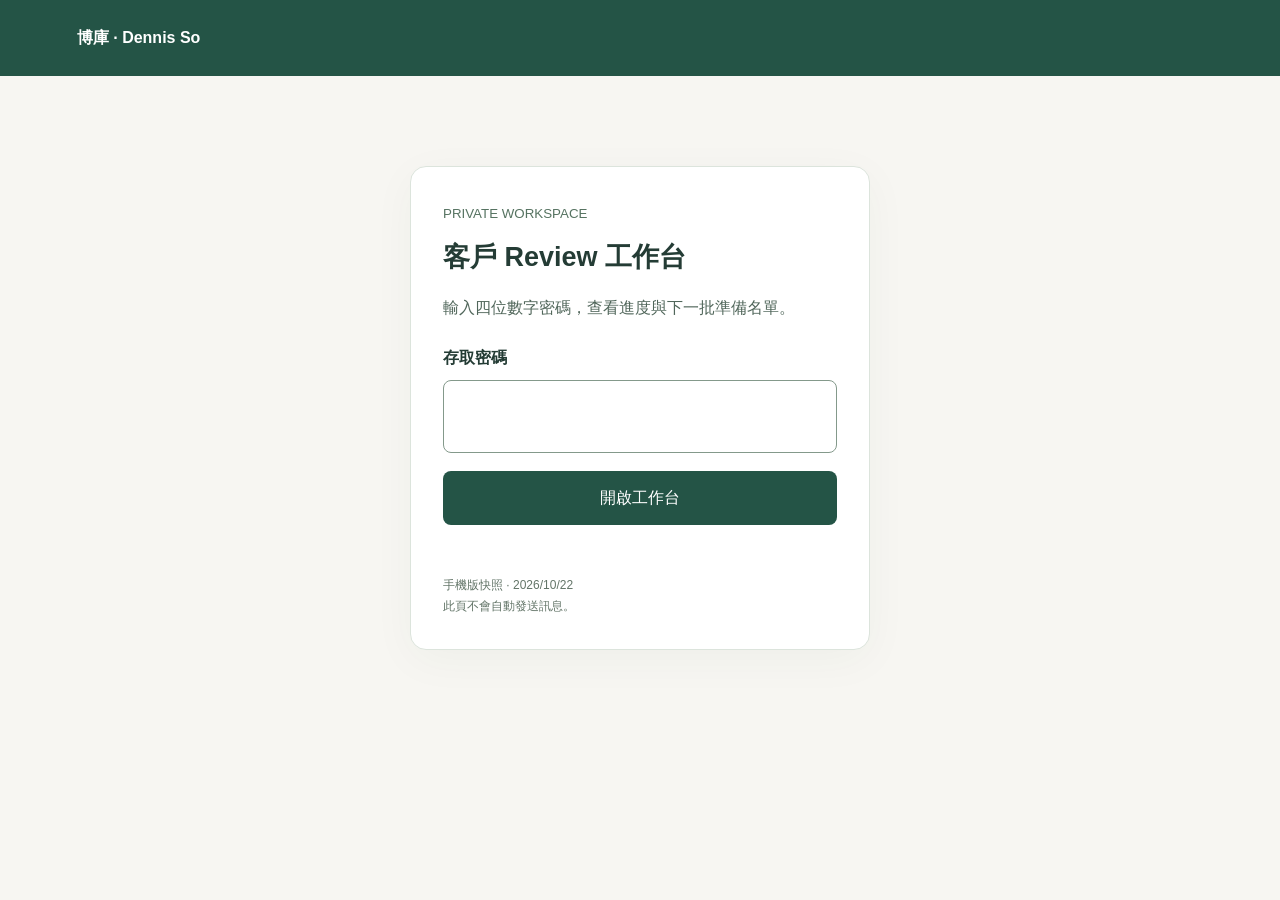
==== client-review/index.html @ d95e46e4 "Add encrypted mobile Review workbench" ====
<!doctype html><html lang="zh-Hant"><head><meta charset="utf-8"><meta name="viewport" content="width=device-width,initial-scale=1"><meta name="robots" content="noindex,nofollow,noarchive"><meta name="referrer" content="no-referrer"><title>Review 工作台 · Dennis So</title><style>*{box-sizing:border-box}body{margin:0;background:#f7f6f2;color:#243c35;font:16px/1.75 "Microsoft JhengHei","PingFang TC",sans-serif}header{padding:24px 6%;background:#245446;color:white;font-weight:600}main{max-width:460px;margin:10vh auto;padding:32px;background:white;border:1px solid #dce4dc;border-radius:16px;box-shadow:0 10px 45px #1a44200a}small{color:#567361}h1{font-size:27px;line-height:1.5;margin:10px 0}p{color:#50665a}label{display:block;font-weight:600;margin:22px 0 8px}input,button{width:100%;font:inherit;border-radius:8px;padding:13px}input{border:1px solid #84998b;font-size:26px;letter-spacing:12px}button{background:#245446;color:white;border:0;cursor:pointer;margin-top:18px}button:disabled{opacity:.6}#status{min-height:28px;color:#91512c;font-size:14px}footer{font-size:12px;color:#637568;margin-top:22px}@media(max-width:520px){main{margin:9vh 18px;padding:26px}}</style></head><body><header>博庫 · Dennis So</header><main><small>PRIVATE WORKSPACE</small><h1>客戶 Review 工作台</h1><p>輸入四位數字密碼，查看進度與下一批準備名單。</p><form id="unlock"><label for="pin">存取密碼</label><input id="pin" type="password" inputmode="numeric" autocomplete="off" pattern="[0-9]{4}" minlength="4" maxlength="4" required><button id="submit" type="submit">開啟工作台</button><div id="status" role="status" aria-live="polite"></div></form><footer>手機版快照 · 2026/10/22<br>此頁不會自動發送訊息。</footer><noscript>請啟用 JavaScript。</noscript></main><script id="encrypted-data" type="application/json">{"salt":"dlxkpNooBQDNpXqUzY43hA==","iv":"TtdlISFmzfHuXbBv","cipher":"gTM1BlAIMI6nUyeBMlhjVOlOSMj/[base64]/9Xhvx4hfe4UXtSbSKWZdCYy+Bzn9yXceFsAJom6Wc526ckcjCgeFWYQs/LhlWOJ2JdH3uu2gy/OAmIRIn47u950qXTihQiUM6fLRelYx9zUGYOrpB4Cr5oy0jNyB7vnALdxP33Twim0Uh0t+cHNDFQmX3Ge/DvSxUnL9fBAWYCa30rjuAfFQZOQRcoGtsQgz2xmYQofGLDZYyyQWobp2DZCcY9CWYMzntApuLEezd6KmxrfJAAHo2d2I4xLGo+uQVH9ZvORAddA3uw4Xqc9Dolxbkacoi9maaFU2wPqmOz8tu53yt4Dic8FlvOocBwwgTKNvA/4pRKDsWoC2oZe7IHs2dQszn1v9jGIatWssTvmA+tz5HjgZiWFjbdtBEMSQtpZGyEiI4F5JxDrlEW1yljOWHIE7JJM7RqVV1gezk4bItF5b/Kt0dftCH9Gl18gk+PLScWWxQybg2zAT+XJZWmqz5HMg51lP1BwF4oq6bid3odj+h6qUrS9DvIHVrlGZQk5vP28OfJUHK19wYddnq/9X6H+xm5p8PfaeTI7aGSOztao165kyoAbn0ivnyaNbjaNNepo33rqwmM5CGWP5ZLg7+s3sTj/q+7wyTGPk9g0jwrr7STcBY7e/TaroWWUz5snD0T0sT7BKQrpIQ33aVynkqIwnb/YBIIkhDrSy9vmRxBFIgnO8MzL0Y+vLAFf9j77vksZLYtXtLgEfXytDqmLbuI9zn6NUVaUFi2Q0ncinZwrcPgE9PTzR+5HbIY9+Rq6J6aJmeItDERxIBTGI/2Odf+i98bZ/zulLDgamyowLWz9TTMIc4GB/GViYRqCGhLz8g+ERrCfbsRKcQgy7xbvOScUcHivGyd1VLumHi4BQqrJD/C74k/lOW/fqMvjdB+jnpgKFjkiwxlCKtJnzzQ/eSGsUMPJVrbsYxvKlC1B+SR/Ci/vibGSw1XWXLDI+Z2Hl/rhNmtnoHMgfbTESh6zaY2/D8CiorcGz/GbCo+FIrH0AXOzX1O+IHG13WZGSaT1FW9ac2vS9SOnFFhp1nMXWQdoBIbH6MvFwCARzs3GRRCkr5gqqjeke38fQUpYZcJyqIO3tsTDFgqukKni5O61aa5KhyaiA/WW4NrkSVfGlozyEJhIj5MKad7jN7rA1eWZTMbh5j+W3tz+4RrmlF2kQeD4f84hXLxPc4G4aDQn78taFErlOgXmv17QpYAMeJSyDur6GwVYlzm441oXqWvlmYKYhsE/4hExJk/r/8cSASV6gg55jm3/rQrCKbL/WeXhtfT7x66FolW1UqZhw4F0WthjI+3TcGMxIHEBexysUd9Kv0/lMcgItFYVh2BawnKfskmkoEptMaRgk4gcriITEKKo4YdzwPHYklNm+V3UKL3Kh9aNGhX3QhlR9cFTzBaUjN84pu/SWfTIAFHrLdEJtoqXlZ8O/Eymmhi3G65C4N2lrPYi1ZXNoTgALQlWuuaHJJKgvSJxde0QwicxFQUAOCaEh7JBY8g/g6qozPXQNiNtkcVFRJjX+t96MmpVluL1NjSRSrzbFC+PS1pT86/mfW9HC6pjeF6DXSKvyqLwAXpu6Yf21PEklyKNogqBKlX0qBadd6MOC6GUZMLwzuLZHuk3rOShuu/YDgSX+hJx5JZoY0RFkt3cvoHEZMnYSEaICIfNwMTHfWZmpIyWdS9W0ukgAD9VC6zDWu50kNQvpsWFuFX3IBlJvbObtPbHT9LaLF1NH6KSA4gG1D5zkB6ULRcMwbhKqkd8PC9LZlgOaW5kJOAPIw+MW9ejxpH63iPXRXqUSkwZ9SbW4D0J0JFi1/efsDCWnBgY4HyLcuazUi6HmhxzPvEfHDxtViuNB9+KSU2ZSW8FaHwwN9XIfVEYApIybrB6ajbOuAjui8rjM+YoHcoYHCDZ8QBsbKlknJsDkfEFzyz+QzfugBSfjpVVSWZjRKFTW41tn0gUmxJfQjGzADH5GhbHTOTJe89ruuWOqT6U1/V/1rlz17lBytqnbeObatchCAgwD2bV6fzKaPXZ0cxpjkp8eh8sytepIPC/IcPmfihZ356vfx3K6M6dLWNk1GDSu9fZVJoijE7yGAXf8iIUpA1gkHaSQXIvtIw0a309OGk1RvtBrnORQ5eO2/kaCIRBW7ZfgGKVRmNkH9I6M56qrxiBfVq1i1gcKRvKmznIYqjv0Ke4K1GJ6FbSvHQaWB8aIzpeI+DyjaOssl/f2frluWFnlxxBXHA40bLGSbZmF0mltb65qR7MSHo3TiigWLh62x5jim3wUZT1++YR9ju3NIMBkZ2tysbauAexzHriOZ45zVVVY1u7eDirwn1Oxw4HtApT4q5NPTeMRK4m1zuWCo6D/JgLshYkDrC1xaX8qAXEbou/g8Bn5ousnMReMWSHCkc+609j82gmPzMdu25a/RCSV2/HUeSejOoDq8CKWjvXoKUNpi22WX19UfTf2PiJtpOa6wD8vZczMsSKqZj5OcAHoOLen/KFuquAZ6e4W3gZ2o3Pq60QdC/Dw9/KTXkGY/H2QskoavflA1lfH+eWiw/jRYPEVpImrivESA6XYKzkMQaftGXtHyFKDjK1+43+uD6SIUQyYdt4swZHRgkQf22Q1B/uQpOEPREFuEitrtrmV7L1tT8RZKE+VeacGzFgaiuA11283/bdtdGVGzN0I0N7WusQOgGVkoiVIu5ecoHf5i+V/6Nv1v7zN5oPx046UPCKEMQJqX5DQ8BRyB48QkT0c0VTm7+fgfhThKFpwwKb4F6aR4koap4ezKcb6lf/Ul0HX1sqwgXU1shUvixatKAb8Cy//g0UUV3vJZvpXBElwOg1FUXzpys8e9FGC6T2P0ujX+GMI3EB65gAxPyk6IQsGSAkqSqFc66LlWOAq2Rg9E2SUPQ22T2kF08a0UzW8rs9lrWBrQxLgre60QoS1aQErZfQnq9rY062C0rNXr3C8xRx2a37BRjKQmlOqGsW8VEPD7U9xBdYcOyD/gEzJYqaZvE52Wg+zNB+cuPWda2kc4GAFBKn9uTrwXyVabSUnMaQ57U5xbSpjexjKJeGy71zO28lDxF1y9u+1gYXOzNDc9K5/GkleltmFc4ceLr/jmJuCdqAHmEoTGcr3Juq9zXyDX2YgjSJA78jSOhv0PPi05skT5ETRJicdsO6yuh9xwR9j0/JekpK+6onyxsjYu3GZ4iExKcutRAMaEJ/4DPCLnItEQmwrHg3QumW3g+L8il5GCfcHCuUn9zoN0Cvp2QM8IFgppoLMUxp6LytJSCjt1ZisP3Z29jgAwqahf8fgd+CBDcG8jf/GYVx/Twg2ktKftpmk/42oqh88wmDX97ZCAxJgifGxt0d7ZDBFL2X10brgeyQzZt+yRSa5ZV35iSUqEM2RKiwO3nqPbRLTf0ymTJN+34G0zYj7eDZyh+/5V5aDdH3+5DPSEgmLtge5NE7jN1KPM+ToA7XwXtY9/4P5IEPQAVOkE0w7Q/mLhw1t+muYd5aj8b+CPBYaHcMT/ugEGAT5EfuACKhlUwvWUsFJqby0t0YSeAzOixwPnfMSRaplajD5B5SyvShkatkcpjDA4tggvAg5CwC0ijK3tGsVwRhnTEn8pqVV3j+tVabqltBgOx+s8STnFr2SYce5Stw7fLhNHKJLA9ARJWNDWGwnLXHCPtt3YTr7RlGzqhNRjlzuKs4p5GD3YpjHQDO/BFyHLMCB8rXlVE3gp7evKALZhZxe0PwTNkoF3un1gDkSvR/7sQkPVJzOkW2QsCRWVThwMnMF18ZM5ibCQc0Fxo2nDq4LAdM9qiREYp4eT1D7tdS4Y4x9q3bnajP5GKZKZrV9AcArwkwbDyUC7cnnQbGshIpo+Qpn6+socAMB1wS63xcw9HP3heGMc79Hxb0Ec0nVthcRi/zbn35tSndqZ6dhPktPwPQvwuZxxbv4+mlKDhZmMK1x9vAV+tErmDehFodAh98TPeV8FkVIIbQrgeozAuiwySCoPDJb5s89ukO5r54iu6dFALEelYHjjj9X+iVXG/VafDMlqarrsGXz9sC0Sd6Tv2UQ97fXy5gKk/UPlRHDl3tSPvJP75aQQZZzwZwrmB72slEziG5B+MrapQJzp4wOXIcDKSjBtNFgaBTLrBZKxN/Xrf4WIK/cC2GjnFgeI8iLrruRLz1y1j44UeLJMEr6uKdUsAc+K6tJNDiQBz2EnKyP7tnv6KiGqHrq8ILBgBptVyH0OmqGzVTEBqO/I1F8jYvZVoEa1SlaiDVak76MYPyShKcXQNvVjE25HvAGl8DfDVbyW/rg3/9/V66Ct0jKMOHx1GpGu6Z5MChPyvKBsVDato3wDjoxM1hnrtYWcVyxriiLzHFEnAR8TM7UxEJU/tI6yht9B/[base64]/FKTyBw0LYEMAU5av4Y4hd+h0RCpqKm8G8+bAH6pcmstW8wb5uOijnysul1TN1fZind0oWyBtszydwJ5LreMLkz895VoFapH7JAtKEyUdvhidc8eu0/gAYBk3bsRE0OIghUnvLAKVxmhNJBqav8aYPwYXOJX7fZ3P/GCjzuhqvT084LQwjgqe2xjVFNFdlilxLwJijBjywRR8t+Hgm4UGc1H/P62JkmlbWOTlar063RSboAMyJFWb+9jtna35RvQj+tNhbAZpAMhMzBRlGW23zq6v44u/o34jgdueqoEJb3cUNXVbMvz+3XY9tl2me/Y1cD46cILlzxEtYeuT1ER6a9J0HI+rwFVFAtEnqNJt8rZ9XW+zcArlB7U4UYlZ3UFLse4+ntDEHn3yw15sBzJkZ3s83t0yuBaN0JFndNW84eaDy7Ba8QyM4+IrQ8irVPhSGvtUhkK2Qtyi66vOlvmbDLEMXhIkPUXtoS69FDo5mXpNdj+NPXARrvdHcDkUEet49gzka/l+GeqghFh0HRm03KGGSUjXuP1duIgckG97yiS+jcCrppYfKEjsH0ADfFsk+t0F86XUvgb9IKM/49Tj26gPTZjRBlg8mb1D7zDVupEoE1tNhJR9oEzTAYHjmb/SpzkbzYay5McT4AoBQsLsYZghkVV644Q/6LIxJ22UbOQT/H8LJydjWHwVSYkOxV/Se7HJD0ybhDWKPs8MnNlzY32bDKbna+rJi+GVb4mWMUiJs0d2EDVtM2XdwCnkFUkBLd5vk4MH4xeS0mJ8tkwAv6XTu8Cv/+uRYl/bEF/4OTWH3A/[base64]/QxLM7DMW7dSNLFBSNO8+63quSk5m6DkED7MHrwYjPvj5kCgn7uDIbz1sUtonBffz4mvGyuI98uPbVORUXZtoyrmqmf9x1Pq2WMjxNVvQd06MHebZdGTz66qu2eUbpNEA0NsEHWug473WRahPpybTeHK6/92qkN0tQ8ti0ZFQPy+m7kBuguym/nz6deQfbsEAjr6T3ZTVpk4a6ljD+Slz+rTjhCgBtB6hAf728eZ40eLOW6/ik6FRP4KVdvh50McIFB2asqspExliJBzjdFUftsr8X5JU/Jj7UaXY/lkbfg07+g5+VMVJExQd/tQDymyH90iBfmf3OGNFDMrJvH6tOZCbaZlUkrgXNlX1GJSagcm/Z+6gJ1tNJtKzhwmSd8XSLrMz8tEpmBOlzOX6cNmKzf7p6dedaoqttCe2oU7jY9rGRyq8WrpRgTlQlLNTH7WTYQImYIQNyGYtB4gtS5CtLYAxmgNvsb/6zMe3Bfxoc+tC/oAvkO35O7yu/mUr/AF4sEmeAEJTePLbXE1mk61i+e677UVFq5WiRmbypb6MMUJ/OAYnOiqKFMkR6zpx/Dj/lKRC1YDB+YQiPJARiyH9wtRC3BOXsvU3sjVHuQKQ4EZyCVi3ThR/Dm2/2fDjny0pyifOS2gWPuj/WQLG44BOd64LNG4OI2Kn2eTTRxUgfJ3Tr53FCc0SQOz5BE3sbaZAdOfGrrPLc/8W2a724x8mhd3IyQCt2k6L/PhzgoTTHMEV9Vd84xX3QKFaDkC1lJJFQ1FoElAZWou07YXUOKTZPdUl2abKduSzu3Yt3R+mXS05q7bLOC2f+NHA7bdwN1OBc0pXC/0aoNGuVLNA7g/RP7EQS1NAgABDfrhA6YWvFNmkfK/8F0oLZeGDbM1QhiGrLwjWcgGHWLKxduKbCKqEMgIkoBItziwOwulwoY4wYMBC9dksfVDj77Ew4t9UrpBjdz5f2kk+V2Osd4nOAjcUl94/PhrtvCh60EQWefGxP9bFyJw+0U+09v83ZE5aKobSxVjrk4v1kDo6XCuOf9y/48fS3NmaKZ1B/iv9Vj3/o0ww0ydRexhL7ttkpDrAegRQfM62ryK6oQ3k7FUhzRDtPDjZJSM4q38CzoNyLyYUDkpAR7IVfQJ8q49kPX6bpT1uqzX4fyxIbxH6kY0szIqckHYXjLX1/N9FCsvJDfG/AlkG4Ovv2divsR9yaSC1p22HmwQVMGrGOaXTua+WZA0qLfsGo2n7BiHILZ9ZduuU8IMCBI6zTdyP35SohJO4xRE/HvF7r9t7XKH6w7fT/a2WbCxii8ElB3igLduMCsUxoPbNpZ8uT3VxHJuwy3+gpCc03tc5dpUuOngGEkGQW7u3Qqtnb7UINtejwEopKDDQzGLHdJEKaTvxM2pM/taJpVyrvKHTMLgeotKvroxhZKyrUJhEOoYP5Ueg3WfaxqWRu8lWOKk79J78UMx3u2wte+Pb/RH0aivYX4tyxSI+Hx8oiprzFFn0XaeGoQ8+STnem1CP3okpWuH+5hadJZYp6lEbhFMrePcaEXbWkZCcJGcXG+/fWu3itMgyM5wb12TztCgsFaMIRcNxD0oC53QT/TV2XVM0lov0VEqx7b1zYjNns3tjZO9/jyTS9UW8Z/rlMyoYmeHvhXsxN3cYzvrcaIOoXBb1V3EiGhUzt486rat4yGqv1QMVEp6RmIbKCAPcKscZ1DjmYCoh7zxt7R5ojV77xYmriNKwtB90ChsSkvLhBP5EX83rDvmFUQC7/zCYNCxqSYvM4hPr+5VortO12GLQURbWGD5gSVP1kb3HYjp8AAn/XcNJs80t++4AY0ben5ncJ6Bn7ta0NQpNzFDkx/THim3Bq/HBfwq5tMTxAUQa1dhXXCejX4++OSzj83aQ2WVscobVfW+aNXiornQbLdsOdnkPm816uu82yoFkxhNOcaW1DfkYz+CiBL8IY7cFGBbMmjZE6FldDFnNuzykNP5ytQ9xoBKIqXKH7qiogRrf2jZBT7f+WXPcluBBQZpAEviwulggPts2Wzua0gSrtZXugz/ZEjC06icZJugxNCfnEXoqMk7tbFtuX8AVikmv9T9ZyMjAEBP+EOl/ENmzAdnUrcwhxrEtCP+cF6UYLwpCCDNCzKS/tl9ws+5TWYZEj+41HKWL7Q91gWcFieM5xQeV/ER4canht/FvEY7Gi8VkK29DWdtbU1sYqiSjdnNHjRElfEPEyrOuVkCraNpgfTgQVAU9YLQsj2LZ7IJPt4QnEbt83+JzZLU0rul2NItTjn4BV8ZviaMY4f9c8iJE7wvbH4nHBIuLwpAkE11os4Pu2Ozpq0zB9Uwfotq9MSx2i/CxzzlPH8L6qVTQBF9tI/7OCudMNI+uBAHe1K/TEcJ4G9l5gjze+7kmMGTGJ8x46ztjnBJbqe47A16JM+9z9CUT/6l11wk9KjqUvZR4OYI0j+yXDmfdTOgNBhouWjrz20Q/+lMIdJ8HRtLYwgenVSR+WKwLe9/pP6xCqPdmQax6cI06OWIPlDvw0BLY+y57vSKPaizgd/Lv1+9G6vl8LxiWhS205bVTe4pHD93+sav276drntXcXwj+/KIYksA4npE40wdeFCMJim0zxIEiVBVspdSv8tMl6dSM83yXtmEUVnUb2nZsDvXmpdDc6wUqjr9aKByFphmjC6dxi8Q4ZmT5B/cPX5b8vDSmmKeCyQ4YxH4u1wtjciHNbPI+nuoxk/khicfM6r9E25U8W1sKFbCU5zoIwm24ZCgeOab3ZVJMFvLEX4UX/Wu4nqxWBglrQ87ec4Tpd3ud/ddZkqepb7+Mj3IQbjbAnnyi80qkcpH9wYefyqgJa4zOX7tVmtsEVpjLKfmoyBNHLU7njZIYWpu0MFBGj5FcqxtUEWv/aOni0unwHDhcJjXoxeBGPYHDbQDXSGl00d7rcTKw3FAMAcQdoQQUS/66tMyvFDPYNBc9KUk063+V1RQQ8UjZsJcPfQ9ePQtbQUpSww8cv2e3u6MvxdeOqDprW9a/Pz0jpO210tnCyH+z1+CEpt02a5eIFH6JiklB1xBekJn47EGgdXXV5aiffpxZkl3Rdq89Sz++FfOMkcIQDdvlzSmUHCq1EPqDvzjc1OCpR/efaqi62worayTFrMYZgzN7Sy7DcQEGU28VASKHngwur1EHn4J5gjQDaatCTJ2bcHOVVFUPRShcW6GcEbJeS4VZW5TkwEG9pMUJAvQB5GTGAxGCgjO19S1aleRQ0ZkUNCq92v+yYSJ93h6P72RZ+5CZWO3recC8ZRWBBphhWk+ocGnu/+t2tdj4nBccw/rPkbNeVOjqc69uL1TIwxjyzrCooqiZuC9GqNG8cq6u1EPe8ev/P7SxYKfcyJWx+rtpOzcR2BJ0zQKbmI1u9PlHDUYZuiD/SjDUxgy7/CiU1x0guoo/A4q9rlP0iZ2wmzYgpn95+i/1scc2SsYiDUbAkrKVP4XEa+z6K1VmRGd/a/Z1cFq0DeP0E4QAxTFx1gaGU9XAo8vjqdj+P+UBgmjo2+kaXLeVsYGOq5ZiFmkPwEm8KRYtDpnufU285gA66d9SJxoIfdfB99WZG9GKca3P8mg4+oQYVJcI+vQmolh/ODh1WS5h+UuGBdnf4mEXU/cv4D6bUX9xUTJCzPlYWSQPoEv4jC1iR3+UCyn4AWz4RsiTSF7HwtuiOIeLyZt7BWT6lD563Swq8HTopxKuqEjX0UJDSJAy/bivPWtur9mlyZ6IPGRwpPCHfs3sAoQkTvKqui/fGz3txgXXb3kfLt86SoAKOlI3JL4NU56uY/GZCDdyUu5l/4PcKxICBo4RLJvyss76vvGrZZpL9StOp9lPx3eSeOtyzmUxOmlA9djYMiDF2oA/04wxmUQ47CGmn+Ddi4rRLzQr5P05MVNpOGDgf7TViOBVBaqOBh+zFB4KYG63BSY4jKkq4OC3585gvTfqv4+LQ9cF6uswNZLhQplACjT/M2uK0QSNrwP/C6E7xxUxlFlr4OlhRc48BdyydocrzGbRPoVOEIB4LKWQ2Jte5sa0LXeAmtfb4W6TFoffg/IXJPeiJ7MJVhtcPLfQUn7uvsAHerj8EYXA2+kpgx7mB87bnN4udnmomcmbq5MkVBIWHEmWQj0UpOMmwx3jBHCvxul25lbOkJITh/qChuol6TSBK1shGPe38yM5bhORWggpv9QNMq5M6ZTY+1fHvuP6ZDfd8abA8KVSI3EZuWdWxaXcz5Fz287OODt+i08dw2yuK7CTS56FfQK2kzLua3bd5Q0y2LVLYfGgFObJ2jFBL3Fr0nyNP7Z3Vnk9+O22SSrCFSNXRE/wpq93oliyQXLSB/sDGbAXEX31x9cRmjZHSLNm5XPlNCjeuXIeSDznTaa/bNqIV9onB5g4NKBjOqg+XLCmzYlfRI2zDET8dE/qOG/ZiVah3uyvrLTY3wl0btNi3BkGb3lhK9VM8dhfKsTIDBe1fY2o0yIbESPoq/VwCQnQ+o5zgW7EsZcs6FI4kPcIdMHlgBf5AryBN4aKbJ8ZEobSQhFr9mUKymyyySchmUkG0WBPw8TELxyYH3XOTSuyaYD6uzEdBi9juANEP5KvWp80rKD6XQOFwOSjGMP6dR5ANBFTk2vjmddgggovYvZOCYgYu4d4j8SinA3ydyNRWVOwN8TJqpPsfcs/UUez8q1bdXK05kPR3Spb/ZRT1jc7XIRngrwttbF2hk4PKwshpPD7XyiJyMY4QkgJxhl9onS2sv4BBpMYx8Tclu9St1Og+Td9euZ0dW5HP9KGXFDJWUoEWFMS/iUvm+cqJGHFbNbsoq+4UlyhVfKkOFl5rhGtS99AQVrkIdG0fxKUyPLL7IXhL6HN+vQlE3jrXimcFoHgEtAFCJ+lK1ir2M40moTlgRTuZD7BG9tctgqY4LlMc6c4lOoeAN1Khxwu34lbjeIXOISHXeL4jkJCtPc2jTJGSftn+7Pa/OwSjtmV0jLEjZgdj14m1w9or0JCf1r1p5VBrvf+aKeZeoslkSZU4aMqTtL6YagH0mf108q1zlKSFDbkffai7nY6j756wqMPwTLtjd2reeuNisNnqd+/J3ntBhX9+LsNF+28VZqz+RpjMW/lFwVF/vtpOr4GNvUdGAdvrnSj1G8VVNOM62OKIDfDzBlElO5O6xDHKLzF5EudU9xN2mc5cW+loFxxTwYq35B8fxEkzdjl0CaIVEMrkiboYY0JMr8K4sFlOtaM+TW2nlAL+t8AcGhcDBGfgAwlkuam0WmWPbk/1fMXOhKxrModi597vdEehU3aVXQ2FKPfdJDwqpxlZzTXQe3MdbM8qGoie3gbtk/x7Q8t1cYV2rJpeW+pAXXlrY4Sp/BvWJMQkCkiSAv2bH5IuUOCj2p8FONSZ53G6epFt4V0OQdPYPJb4I7PzUFr1VQPguDERrh6y7E5Vu6sMUfsWKpIVfWbUx3R7+ROOcFIuNDl9EUeUc1CQ7Vr9KBaAz92JQUcX4HTqbbVnA+ctz8Zu4U4md6O3RYtido/SoNctjnifKb7+A/3Cj8oN/4EP6v/E8PlS30iFYbjjgOhUCF3YfiR4x/xEAC6g28K/SzEukkXMG+qxXxvw8n5fEq/4VEiQyCfjb4kGitr8tnYZl+SZ/FIm0buJSFOkYIx7zrye7HZ/M9LUmzMbzBcWbHJ3S0M75N7JmxHh8MuAOdrrGSChUE5DswPMDOqNQ/nNrGqwP94S6VuJK7yxw5GfPqYFuRovA43KqBwjMGlPJmpQgMhI1SeUiX+DYpD19FlQhaPJ0Gca+lv2MuWLPBX2/0dB6L4VCKPyds+V0I32ZPTZLGq/1AR/BN+LC/8/KPDv4N2zoYmWvSewTi81URa1IiODEreTvraM+8Hb4b/YtdyNi1O1D7aBo7h3ZB1WIWucz0sBWIJEN4J2rLJQfKi6hg1pkNZG4bPx9wQqXruAdwnUJJh6x2oAfuh6GTK95Zy3QBaE2i6deyqnihqfzhQHViDBL7Ebqrt5xQ0qStd8MZ+mjt83Ok4cO65a45gRJK7cuowwHTJkNHLsLb5CznvsHa24PsrsYPjxU1/8/dgZgOy2uZ9YlrXvOmgKD57a9a/t62JfjMWehUwCfkJ0wdM00VRc357Nv15UqbnT1cWHnpz6WjwVLBAfGD1OuYXIkPvfSUZYUyashS40c+OJ97B62RWbS5t60enL7VBz8YTCrqPb9MHIzko1PqhTgkj+qz7LTlfaYVXZ5jfC4n/aAHG6r+vFGpYdJ9apMm7Ug6lgoHhLw0bqJhlq7DAj3diSSzW92rRbWrzJXrP1c7bR8BUGWpHKs//DoTtGr7wpXMjKhw5zWEEbgRLrOSBgdntsswhwFmeOWfGW9mz0bPWXgovdBROVU+tQpMAfmTEafVx5dyPfRrPAhVNKawQvQ8T0pq8CQza7h+JN0jg5u4yKC//mhbJTPYQNjJMKsemZc9wcQrJGSX5vwh+bsM0T6klalfRwX6QZGQ7XdyuG+YX4443OsqnkJmkKdIHYEIT09lilDPqHPhasQgAkabar7sC1oGhf2wSP6WzW/QpS2EGYnb1QDqmyWBuCbruGWXNgqlfqpxOWqJY3HTv+j2RqbpUodzHBQfJDZRgEsT9ohlruVLXdl0EGt9GaRc/qbEzgSiJjYYm0/WmxLug+PUQGWSeT24MNIboj7qK9Z5xtT0C/deoa1Akdy0imFBqgltvkynikdw2cFT509qk4b+zJQlJkb6KGoEtR3m1gEL9Mi3+p34fvcfqBkgcW4QF/I6Cv4km3ZioVzTxPWm9SbcSriEvAtdIbQKwk0qtIqj++B72+V2Ul6lPjQXWr+myx4d0ZQV32N+yzOZ/[base64]/4r79maPB68qKNfnygjq35j5OphXYLGrgL4x6r8KZBsXk8dMWmJjHKjxDezCR4/7CuTb2D9gyf30eV284a/Q2TsQk10sITIQTOxtfFAgELln90X4j4iV0x1hpyRMw4YAfdhuxRPytzg837Q9SDxImK4o3TV/84FDnxma9SlDsFv9aJE+LEm8UM7pIEsGneiMr5JUXq4t3wHTQObum2MJZuM/iMTz1eRK/[base64]/DZy3hF6C4VevzE+l39J5LnBM11KYZtg9x56kh7Jlhndn0qZXS63tf/IFzVkJBPmkJ5CSgz98PCextkWutYz/j9TM0g/0XErTTsatbsTrjQmU+rgf7uOJTTxabWELNOZIEdTxewsWB0HHwpfWryVEEbAxL+7HWDGKsvHQ6IVZX8Z6k7VncYeaOEDIA1hSdKrO3u4Ks2RPjPVTIUwf5mmi7f1DTV8SQ5ppsqt79QM3SQb3z57IBhLzwX37Y0/VNPBMa/bgOQjKdzsDUfsonCHQj6yUe9LxVoerg6f6hsl6qJj1dBrxtNwEWtyhjeh0ja7uTc+b99SQ3ojG9WHAIZUhQ/9FerYWqxHvwclM8SVukppD1zoCOv54jy3E4xZbU9lYBpY/sbDPH+Awat3yhHPB6/VJlzuO/xdc8PE8VAUkD4l1OaqUqPq42MRgvGeEjfr0s7+oQl4oQ1RTi4nyTqoAWtGml/5Wp0IVLVQ25KA6zsHmBd0Tq6v2YjDkaJYIdi9539ss6c2SvtCpwxwZiD5dBZtfhXp/pdReM2LeNCe69CzR958Nc7Cf0Ad5B8I0JD/z2f6mmir2MLrEJRDx7gB8mS0hrBha7uOvv8p/[base64]/4nLIoTVgh+/X7TBUMiONsCDXfQz9SoXfYXP3QEJbEawQITUPCDeXKO5yBKBoMnZPAZPI1tOf0rlJcOvqXoAvZrR7x5WnbLwXRw8snT/wrgTcX82YisiDgszhxQZtxgsHZyPhSagMJkTjQqdakZp6bcb1aolBYoPmwctGAwLX/V/c2RUJvNooRiuhtXrCHadkEQ2BvVZmc/zUru64yWYBfKKzSlkpzpLKnDFDQXdd1kJ9aHptMPHnmsNKTC0t87yu72nvtwmmldP35/pJFVEtsaHwsSHL4eM/g3to8p+ky/s7/2ZfzbgxpooeZN01gJ9aKPhyC2Hv5vQO/0kcH0jdYWb+b19a/02FvF8CltAKbWySwSf7A7/[base64]/0JMue0hfDg1Tf7XvGtPZJSnM/hElL7ai/ul5H2MnwxY1ztqYaWtuF/[base64]/VfWLhhWgUZ0mkjytqqxMTZgZZNXrL9dhfIpcL9OF8kSiLVGzTuHGe7BwXqnAQ653gioFaCZrieYfxhefOylWCfmk3NX3KbpH1GIadqNEr44NS/k3jqbyalJhbSnK5AA2OHZ0KNzIuaiDGb2MhZK6q8qgCPUQqRDyWho2ZccrcTEZtULbwhmmAwf+rsFNNZDqVQVklRbqxoAMhN4W824KRtwTShvFcLTAH3SEWyGfHq5FQUUARbR15QVD02GU7QRG8iiQBGVbZ1gHJ+q1Kl4FOXrnVuh5B01LMgSln/rS85lnCediIpsJCxNIM98NT/ID4T3kNyzkf12U5hoSygVQoDt8d4tiAug++knct6iGyF09+te7m1e9NxmVlWMvE2W5dhjXldaR8jYlUV0chC4NNfL5LbGO7N1fuw7Iyo4Exq9peYCSUY+SISp6t0+SNmUQYYRWi/[base64]/RLF+a70tXZoy5yj7tIxBNqutG74SXwgjGWxChSIqsGDqoicGRruR4nJlu7akHSVgLk5fYdd+yT9dzAXIewJDRcAwJxReisSUAAyBoNWG8ItxHA+ZIi0v2QpKd+ewQpuWA+8J8NqeHj2UPwpaOq1/Rcjuh7KK6sFY2pFCFfbH7kvP/[base64]/nPit2neBHnwlVs8zCWfONU26C/VZyJisQx5CvCwZb7oO/S3Abq5S0UaJxGTzO22IMg1cmRv7vLIcAHnsOiH/+Nc2BjCD6hjXS4DBloi6KhKc3BEo0WlSU+csMDvb9M2Chtex/Pgyug6OBcIM6wtJ5JQWhLKlDgp9aQUf8eRipkVWhf9Wr4wSjDUxJD4E6QXz5ipsKwm/I7RziIlIfl5PFbuVkLTSPGIs6TBLyaCq8N6h/fsEO5S/BxQdxVYJBxsFK4ETGwkQhzQKaY3atllfY0TjD4sJTo7qAf7+4XWda1AHqiKNFfw8qdukK6bymuaZNDb9aGN3B8o1esqax0VV1jUjSs1T9PVPixDU2d6hmhOaU9RDm6cci5xlYnA+YNx/R25aKGS+uSu0dwHIWT7Mtk4Bbpo1bZu7Nxs9FTTYmQmH59soDlqhU+yQGGkAH4dxARl69CFb6cRxhdtas+IB+ReV1RnTgY7ZGFXgumjWIpl0SBrDmOGE9wcpvcWAcucD/dVAQ5F+BAzbjAd0LgERDTC41mowRHs1LeKvG66jGz4UvGoRtcInYMmki7Fa6BG4eUXLKFrKwOBy/oS2nltsQ2N4U96hFDZc7l99Bnbuq88f2fK/[base64]/w4DP+6JPkQY9OgHjDrwmpOrgcVLRk/F0AQLhL6P/[base64]/M0cBWs0C4era8f7HlUFAtEyw4Uv6Ng/DNT6N5YgJJz8ZQsWR6PNwE7OLrKPa4wWTTfguZ+bRUCkFPZ9ou04lE4YJurtIpOPhrsqQ71svcrm3s0d7UXvznv/4w23PcLKGUOvdtRvK9Fts6IhOVtjzd5QrZJ1fgUFqkTtBjd2deDkNrAumPZYX7aCg5jkNwpCUhOCtRcGsJ8467z91ZD2LzB0yaKgvn7co+Em7r1v+g0vtW3VPczmw+EqBeuVMuh+Jxvp1JG3zxYtOwggMRY1zEHrDn59+eoqLeCNMITrx9qY32pgyIaEb/5iq1f0+9P35jhP9E/IjE4wV2N4B6qUxjSe2G7/[base64]/lQ00MkdCJtKkmBt4hgwZnagl1fcKPmBOgPCOtkDJnbAmJ05gTcx5brjzXbRB2iY3mx7Q9gg4YBPTywd7BLgt/S7pN1aoFPz809RBPYtN8Cj0PbbnJAb2pLBblQ7oDr8NbaGcFpdfxQWuOF/gr+FbaDhygtIQ7cO9XoR5qHm0GZHI6pCVZG8/6GyR8rcwgDw6zHuX5oLwH+BHMrBS/dgbhXbEgZqzaj9CLsypCDn90Rf+eaTftSFLErWgZyE4QMJ9Jkrv3yUj/Y9MKZVhK9OYaT7UzbvRWSJtocMvrcCkwnOQ8CnVJmmtjZ5K9GQYGByp0En9Wd3WntnBidbL/q/CaCuZuocl/ti3BJv+tZDI6KIamic6MwtL3F7c20Fk9s4vKdTs3XiObrodhnGEZCFph23f+eIHVNrDc3tC/c8bTFaj568cvoL732eiI9tiWyegNfLbKrLEqyqYRDmofF1YI7xz7mYAlEqTLLqsosX08g+Ag/eth31bnaEZ0PdRgPMBn9wLieVfrRaOl9Q6mL2LP0uhet+89PFJsG3GAF/sN04E+sSjucTnsQyS19hbwK6a1OG5z4OxFqrK1+Z5ni5R0Oy3WlMnn2ARgQxNwvia6QD/pB78Vx/QITcM4glq5myhTujolafnznLNRy9sVdMYSMjwV1S0rBq2RWlg8++LQJAmVlYGcFUvPTK5I2/n2XKiINoKegMHs2guzGa1Omng8/otTBEWoEoZSsiEHo8EtXwxrsaSdTLi3JoTuDQFZm0pbScA0ySlBikv51wGOj82cMEbmel0eF+SCOrXSrGLXHUSeCMxUpJR2GDM6jcxMYTb4UbnMmj162PXDNv8fVWNFqC0V2E9eIdV+wZfiLNjRrPZMl/+HX1etiH/JeXZCrlCoRonsAgfLyCXcg5/qa6tkHf8e5Pa058BIhiVo+XyFWKMhTAQ5IpO3aHgTxXt4otzlq14a82EvRCrLS/ikycDXleIdiqj3UKue//0useXCQWLhSKoud7m8NCv8b11fBtHmWPt3N+Bd69InTjqt1do0Sgg+CposeUV1B8TwUY4Ug1g2hfHyYBK0hWTj/bh20SWs5Qkiwp+a2iD2GR+OXAROkIEfhTXhNbe2Mfj/07Jejux6njCbxx3MZmAEW8iAjySeW8zCjy8iHNYaocyeVrDeox1bv8lRcCa2513Lsy7pin2uIOReQZH3zye4MZs51hqmQ7E6hitcKHQj2+CTw7sOmDHdX7ZfF+fSMxTjAtexXv23AwNcfjL5jEVEDIpE6wNHslw/k1s+MmGNwe01Hv0giFRHqvEyTf63hYCwO0SoZCmp1zlJgcfX2aGgxIcpv0+PegCN9DuPyos+ULhpuDSa5hGuvXj0ephqBaWzO3V1DJ4wDOVt+O3Qv8YmNB4TlpVhg8PUUCC+iEAqZhgrzTRrUp9kW/21TVcPeVqzB4aBd+JZGxc3ixRhoigRbiW3i14r8a10orgAIo6g/2LH/4x3S++KDb6FJzWzB7F8RKnVw/XBFJlobNMOaMVhkb/8HPNPtQIRv2qDFsvwCRFfXJox/tNbaz843PefMcDqys1oxKWCUsStcAfPvQCdmWMoyq+yVCu1T+LopmKVCVgdMjGdEm263TiQ/1iZT0RM7JPsq2mQYtuT7WRuJ/tFQ7V3gZ6/zAn/lhXbjW92LALuRe7JuAu+fZtcuIQNJlF/amc9P/Ond+RLeeFSSmA1Y5DAx37+8TGOufrXGnHL12yGEiXQB71SsytD+hn3Jg8OLE9OPednYbXpTu/2f/uGMBGIWWfjFXJ5iWqPk+7YRhYsqM7ShxNS+w2wKZGYlHl9NnCFPcJHeQZhqnz5JKuioAFCHDbP292a1QjxFt1VqOZ0/4Zi1KIMRvjIjLLIyzX0eaNcJK761WC7JDh9p5JfVYBk+3exSb4qK5JJrJvEHslJL0NUcHJix9qQvzqEuskGE9bIOX5w3DjSUsKh9zoytwuRYZUjYQCae5iUjBbTk7Q7De8a6IE9pB03wUidlL7JktRNwcT4+VKsK2JERzL6/p4XtIl3rgGGqPp7IS9EIKSDebRfeyq7aiA/xu4/cW11c08zmXGxv+tRXVe40vaUf4T02vKxE44nVC0vqWCyjx5vndysDauMPF/pzujMtR4wz1jAtal/qp9xpsH/dIEJ/xF8Uhp+RWGPhXqo5EY/vA58ji6iqYhtBHxl5VrlasMvw/nE69PygL29+HqIezyMFwR/OZGRCurnnzk7jtnYlhUZpwJD/WRGLSGbEFeIpla3fgWencxcJfjd/vPmGnOfXUrV3OCAfR00cfPXEsSwYs4JyOOEg/VdCDJHvdyL8pkc2YZ/4kCpmLNaxBR2x7E2GN03K02qPAlG6NltMsLb5I0dhLljvH5dIY4fBR9lWR92S23PQ+nh4h7sEXpSmegeEmdFxfDKuPrteQalUS1Q64JZmIMnmFyfprCMgiWGj1KJxQTKArTTsPJqW9jEiuOxUDK/2sFwdtqtMDqapNwrPIkmbO/NL1FV2tlPCwPK440c3hhTKn+rHFGaCCwlcx0O+Ge45aJn6Ext6ZxSOqtXvs4mdYO/yi2G96t1ctym5oCiqmiR7DJWYlJ9JVkBfEomnG/qhrI9nEpm1w47vYwCOk/[base64]/HeT9msVVKwVoNPAdDR1NniSTe+rIe/xcqCobYh75wp1WfdiDy3Lgp0sbYVVqYekITlUXQwKDX6Aid2hRSeMj8Qc6KQgt88hxPAkHOZfyOLUjRMhRhOY6Chcynd/7uKMVbtf2mz2HkJnIuSrfj4d7g7tZQF9Trpu3Ln3lt+DQ9is+zsYFuPwa3jMHay2fLcuL87cqqEikw7ljJUXNlNNjRfB+pjMjjkaMQSLzYoxIbRt4nm4oL/Ew4gMsE2mcRimKledExR9oB+dKQE+pwXrNbEdi/22lUYqw4Mr02VPNV0wlREZUHrLfXK6n4AJHCPbOC6I7EEpWRE+CMl8F7IomzfN851ZqN3m1R07MaTw34lotitn82o1BoH4ozn16OUdcBrnXK6TONrPEBBx+T8h9w+6k4tZM+A1yGA9CDuB4yhFs7uksmPFLkuAEJWADfrwD39tIGP12w/+VVnP4rao+2JzcktRaTP0Tl/Lwe/BUQxcTcm/jsq0gaoeXBve5p7sjxYrF3JD4qKFVXd0s5tBHNLvn1BcfYa1efH3W5ggyYTM6VYn2d9gnNU6IDeDvF2hnO4efNyJAgkveNCYmCgyKzMlLBfaWHCTxAOjMsPTXvxEwqUUW+0QwqlNnvu0MpvgMgwJKpm9joIb2jgL+zckVsF22hWFsZlEKgp3MVDO0QPucYUD/JZgsfa8rtwRAreGRSWQK0XgH6fOE3gnR8lrPbbfHUSk3jxAm8GhTqNTpQDozAKL4CABqAX71c2nhlE2h1/rhuOUhfjqFlI3co9RijzpEAwe6jGwEv4IbIhfplw57W5SrSEXpFVpuLCEngiGieNdsC/dnC/[base64]/gKzu43lMcVdEenGR95Xde4ft/8Bav4NpQhia5DMt0y875L80GzW940j3HwaphC7oO8Gf4++sLQTLksfyA3UPsK8TGH8FoZlgmZW8vA26iwy3CR8fWJaQOpanen3c/B2a33bsSiJF6NzcYOt7L+2kHEBEwNMJK13nJ8IeIE2aEsfAUelxTvzHRDu95iZQ2KUR3uryoNY0JaG/bm5jWeupF7ZrFnVQJ4+GpraLVKrcZ1gjqLRFoVWAmvTt2Y73S0G6In37nmu3Ekcc/Rxye6HSm5p+hNefp8XR7mU55ULBwOd1AfdXmbARPSKZy38lNMpm/Xn45r3J5q/gUoqFss6L8w/d5jBBvYqnYIOZPXn2h86eTsgJgTc93YZKNSSxaFU1XgDVtevy2pt3g3FkXvu3V7TvyIBsCBpaFuaXB10LLrGJcwc1kjl4bg0QderInzaHS2ff7GnfDd9Sc4/bwHGTAz31OApxWGmAflOK/vaVAlfmW5EF3/G5MprLeo1llUR/ocwr3v0CCDvswHjP2C4R0cwJCOxL89pDCJbQuiNlsGb/W63lbLvTVUxBVa5uJ5e8t+4pfIU1feZXKNcMKwbfVPUgMIgszZ7jVyF+Z5KI9xyapz/VFEMfoVLzPWdOJkp4+xsf4pHNHLYD7Pibs9XmgX/WztbNhMJT8cQylAAEy3tCokY3Eq9N4OST6vtlTyym3bP0jheTe9EvGud5r04LkkHXsyxcymcNa8jqjweoZQIHfLMU0XVljBcdYSVNjJc5ubXCN5Zm/oNd8O3UiXPomQA6Jd1WoTvtimPzb8GjeByWFVvmm2y3moQH80roJAf9aqlMaaRwEdS1JFgGmxyCPuM5zlgNWFLCec6Mgr/tKUG1Mkt7cgWxSAUQdjsV5pzgY3QX9+0y3OtOElF7tWUAIPqgZ9fbR42mJBxlJXZo0vpan0UQjqhfcEGka6QRUbBOOksXoRSuR0/kkQCOVWd+5kuyxtCdHI7QxLQVahB1av4QeFHoNuvFpMq4O/JwJT51vmtY4fWQ+HHwt0Ya8qpgUcQV4sKszJHZ065UCDskWYXqDfcW7j/[base64]/[base64]/u1ZBpvh2EdEsWaW3kksEaplI/Z+7A/Hi5vbFNnHF9d/SRmuOYPrJ+4JO7teXXnK604hUhZ8bKPFvP46C2PHOj39tqX7Ep8Ye9Cw4UGrM6Bs2rBEZcl36Y+xgu1kNgaKtfcHfbkcTy1iXwVuJ7ZS/MfJzy8tbdLBQ2BZgEkzzCFquYoRxgdlDskofPLG0KDYk6ab/ndBVS/Vx4UrrxT1kDwhOWWd2G+JHHTChixc8EFBOI3DLOw1YlvvIZdvIOlwtuixP5hHQvFaLq7r6b3ni8sraQAvlV+k3l15JIFDq00Kfc27vmKDbxs1HNGzt1TXZOMQLo1tS8Figs6RqHk9G+3ypg6RXGZCCnDtEiuPwyz1TOWda//d7o9jW+zXkdn+iNcyCzVX2k9A9L0qLUYbhk8DzPSGgM2m8QZ6dPCbHCxGj69tbY1+qnQgFhPrfZ8fXcBriSkPjsBV0gAZPvZr3yNekrIlBPHSn8LEj8PQyoG9cy02MfXBkUmou5fNziCkAHK6FcfbGNhRtek/DPUpt38pzB1YOAQlclifkGv/+89HvikibDijnK/mTr+bTolZajxrjwNr4VJivl2anJoGGcDaSMDIQVCu9bq/vC2giNqMhQAjEM3H4irDFTgAYuzh79Fy27GqE0wOS2SkDfs+lnfnUhrkUn77hBcmQw+deNc99RAYMiJ3QV7avmO0He/nR6UZpHZfubv84xuak8PE10Q/lCy0HDSr7/UlQpDJ5KSv03MRyKLohqCGOkStHQuL5mUrfi8dIc0woEkET/ex/BuNu6n//D8g5Qpn9WXptWzkUT4EMvCOEU8+zyM4W9mAlvHCRMtByuOCgB9mnRP8hkejiIa3toXYjpUt0hJNtYNJ/aT9MZc29kDIZO+mkM9YXlnvIUXphgUQJYKwRfEV5g++yzmX/[base64]/fDwpvocYRdOyNwf3UflnAqRcFzpgfv+278CSLcJgacMoN9W+SuhJN2CRu5VZecQ/6PBfq6m4tt2YmWmdifJcY3CSlIV3r3siPQojP9pst1RXnQvNnTdgJKWgKQrHFkbFtrkSXifKeX/LJFlgzqStfYdv1e8LyAecik2bNIRHWPsPUUGsfSZ6buW3cevX3ZCHA57c+u6J0+7DRJh6qC0e9fFOxNxj8ZiBrWFPohO3EtfThttdr/yZldZ39PpHWcIh9nMg2KLf5iyEz9VHfIxSZMtdsBO+0dzRivVT+ONlwXud1x289tc38/viPZEpH+4vD6J1Gy7Nh8Xn4bCKSFUL3r/[base64]/Q0lNY5Tsawr4RMKAUKSyZhdgDL0MGfs57A3KEb+W59t9e0S2JG/Pgd409NTYvBQjkBhKz6ytNRKBGDl1+/Tq6uXKRnQemsxjNzpmYQCdBHz/Dy4VYAjOpBKv5sHh0uIGgQ46Rx/SX2KwAAiF401lv51Fd905FebizYC7kNmn13qISJGOJMDrr+0uXijtU8WdjHkDC/rkTXIhRRtW8BF1H9+hxuBZVPEz+z2OSwI0Dvkj68kmUJqTcYd1XN0K0ndQ+YXBdHelgzmlMNIUSY/s7GwbSFoEkqMeL/g0PMCHCf0tMFreu6r5SM2VvKTDg/l1WuA6nsNFpvzEULO3+373vajPAlL793lZZP1bzYW6GyKuBIkIFTB8HNdGfAiUakZyh6yz7ZvJrPiXKjZmRsM0hdW3ENTz/osMaEeK27EVba4jedfq99Hi8jVczCMI0+xvQcepmfUjT5ttwM3SP+0K7U+s6imezLnethFGDHWKVDSKnlRrbwWQ6n87pUVX4xQ3IwsWd7cTCR2dBTbcQLILSVZ7c/s9mNbsO27jKhmvTUz2MBmKgSn3p6fGq+mqcE2Ia7w1ENkDzu3XwKCQLc19+xnEqfXeHPq8rOA7i4I7Xkh9q433oUq4w8AYKEnLRyWioYq2O71Pv1DpfTE5c5aEExZTMdjCYt1p0EBtTPrxgSepJ6cEhq+q2NzWY4lUlWhJt2HL0L6qreqSe9QkrC/OLxgHTup/3lzVwVuGiFY6h2WCnwjUwXLpY5gfAVZsdp3pdwiqpqTubC0prfII2ltZXzvyJDByJTLJAW4sKNhFUSXCThkyZ2f9YGKHIKa/ev5aYMp4VCNq7BIErd9t1kECuJ4wPR+3zMWyhrp56BeDtFMps5JATtmFm3q/G25ThI1n/bijVPY1Eq5Moh2wd+PBeX74aHhQL5pzuzeqasfWL0dmq59dcGnLo+PS+JbEgXx0TfipX23hQ9zX1MNGQn4FuEO13FFLMWs+z7XWdvxKcJ/Yms0DrdhDFAXF1BYN7vyOPfND7EK6KiAesNCv7tz5AyOCdvbasEgdHB6SorEN8dDjXDIby7FE731kc1h0ryXPKiWmjcDh9hk2JK0xtp29TEyA9gYdxe2IKOSh0XxbMz/jjslVFOwnxhJBnmrAZMcncsREyYM/kr7VUBz9cjdYt67MMyEUv2wNfirJGnvWMcdkaJUwkKAU+rCj+Bw+kmfVYGzW9XDvAsZChI9VrO0Qhdo0lBf6gYeJukDBF4iwnQ8GoOOX/e41vVAMWhf6unMD0xzcgtnF3ee81BC7LdvhdFfv53JqkrodnGopLKz2S4DOzB3zGtg90qJxS5OZWt5V2Mm6ToqT09hWMapIih0UlC49Zszc/01tDPI9l+53SJNSQejMyiKG4v92G41wFpmcY7tWODGc9wH0cgkgeZWk+NP2mknzqlBna/lF6zSP0cP7Z2IkHMfwEtHdjNaZDFvxUQIPd7chb3rXLeahmbGWmUb/eZw5uSfaUzK4TeHIbwZLujInmc7vWGYOcvpxTGJIcKH6ZnWPLBYhTHf9oGcnzT8F5e028lr3Dt3OJ3I0g81lmWYTVa/4ev8+fyaBLgiGcwx8XqBdlCmBm0jyEf/IT6xzf+fsMEuFY7dgxPu8P+S+FZ15nsSeYA56MFfp97NY4KL2Mpe6lTA9Ru/oYY3s3qj09YgYItridUf5O+1WNIRq2yAPLdAiNL2wvyT3CrjE0qAufGRI/IA8rvZEcMtuMr2X9kHh0ifVKdFts/qAJLiAgxzps9wblAuOfFL12ElxHuGeIDIYch2rFqP4OZywT9//h2kvl7iyzWDajvswgL9Uxh2tPKflgxOpyOvrlQazJM4mfleim9NH982H0DVjqFl+ta/lPAxcHvrN6s8+kmZJbYTgUfgYWGKChJa5vr19USOnC37FG/01oieZsxUF7wHuULeWDZHmKUUbQ1Cw/3EwMoF76I24ouJzyj124ReaoHLa1eDNDBxhfatYx7TG3gD85+C76JlP7kxh8+plmDP0jvS/H0lm7hSQpYdJ44Jq9Iyc1MAMSZPkV5IacszgXO43kWIcy1x0dS+ll7gV6ed9MLChu07tuTA+iz35RlAQKQIsMp6x+k/dpLtG03AvqdyVZU2UYxW+MjnNoYss5jFt+5CrWHzzXsJJKIj2KrPeUwDBLfLQB1hjbr2YpxrnCi6PyuEQIBQR1Q88UqgbZk3K+9F+f374yVdUMFfERJDH1zEFbkDFKxfo+U3LTeyOLWmm9pOSz8OJ68zaELB65kiZhRx7jwQt5X0LQLery1JN/lNqhsz5TwPdWMRpxHwl7OqcJuEX9EzPXj6ol/o+ABawmpvJDuIxeaT2r7SHGwxq57nxDvuDiasce1yWBiFatCgpQqO2KLLkButDNd8UAJp/eMaV5waKIw+jKMU6ORQrl9AjHph+JLYH19UPdDex77iNoVloOWBukBT9fOGgC+LySYCMamCHWJjUYKgVTquoAOxvuQ5okvt/qGAEF8McbqyxdjqAw3Qgn/lAvPnFL8kwH28cnMy1TEEPfWhVIrdDdof7Riy2rKp7Ms3oCurISmwbpW9GH04Mc4xyTWsCVN2CaIxwK2RAenIqxtr1l1o6bKnKFeW1KNnsMnX6ULNL0xpKgIEFwDqJGEcZiG6lYYjqRoHsggvndmaqzr/jr7c7iGaRvUapxdd2ofZR7KIL2bhzAcktJEjlGu1FF3YWD3c2oiVERFD2zham+Y6kHx5O+8N9SloPH1vcHu8g+qBbGlWkmQ6Br/5sY7ML2JX1xOOYRwCdYnF9ToruMXka2neZmCo3ueL53zsKuohnfVC9sxDF/I/[base64]/Yf8EeJBGb8qW6PTeBarLq86WN5s9JZ0gJXVUtAiHfcCzl/vyr/7OXf3qMmSlY6OQKvDUj06nw1BUoUvPjTfwZz+phBSegk9hkUohstKCSgKsG0FIWGC/yLcVsyyWOlPPLTM/Y5iFCMKHxKVNiXhWL490Hfqvg0hBWW+OKPbfHlSTq5WFjGVQSFVWfhikk2Nj22AcdQAg1HbOQpmoxa2O6lsltI5DrlmkCSrjpdBdRNOnEilOXgeqpsQmqYT9VJ+fOWdWuqHYGEfVdP1pum9OADSjzwR0Ko2OfDmVxNE4gbWSNba/8qHN3kWVbnC/bcwdkywSZMBbzs9vjJvpdNUCV7bj1+crs36zKhAoVJNCObP+hGORzlmPevwfuLtlqljccPdqnWIxgqtbAdUTrxKkrU6/vNaNvTl+NpkZU2Fq9mLuNDK80m7Rh2aS35DLqK9u4B6z6Mbcr7DtaPk0QDCMd6BdRx8nWft7T9bvr2S60fpdj0Ph165kjBlnMBZwtgwlaS8hansKgZ9TJCWCIVqfAIUX4Ex3dhCBgn86w7GF3qkptISFJP4UWNVTBYH/PFwLtjhqxYGVnSr4zm8FYPXsR7KQy0NApX+De1gaYPe5oLKaRG69h53IlWO5gY+8Rmn30/iv1a/IAS4Fvvevx7UBYW7SiIfu+Sfv1VhvBG9sBmZclYW+SXQmWoOz/C5aNIW4HDHqYQoMkgZUA57EZw+z2Brqjql6hsT+/yIB4byKsT8p+OALIoHUIKYzvlD8JWHRSBx05C5BU1jCzwrcGh+S7YjaA5Th7M9CyhdA0pB0Vlrt29NmggsG8r1FPbbxtaE232VEz2CSgW0wF2ROO8lyHjR79ijSgMNDDyTOeLIZNjfVkaENck1/DdZLMEDr+heB1ih9kUo39JyeEAz5vaVKJ8G3ZHaTpUnBbTmH8jXWkmahz/Wk1u2q00RhPxNWvx3f/OHPwRNe1ib08/[base64]/U4K4my4GVjYP7wiQ/AzEQDrtqkDEYwnV66wWUnIAyeasokacwkD3ikAF3y1U3Uf/aL2U6Y4OCJzFXFSyv0qL4RQhPehio09eY3F0MkmNeJ+dPUtVcEgoR6dhSLweEKrpxdJ3e0HAgGMaCBgBupCf/l4w8+9+E8ZfXFPW/RegiMrv5RwsjKZhUP9g1/uVw9NiovP+FM4o7BwlOvzhuQ9JldPfI8mfQi9qJ8MMTFxL+KTk6v1tq01SeC9+mNbk4E6qW1DOXqoD73E0j0eEwZPrMHt0jIokR5L6q8eTe8mkNB4aBfG/afGuqktsjS6mBsleYHmmvaiuW22w44nuzPLrEJDEPHlQWcI4oChm9wwWN3lrPEgy30CjcTyzL3X4qPAC8k5LGJKkwAZSb9qpydx1vUTLWl4TA+QQxtaUj2qMFcn8bOt/FJsLKyumFx7deiwVnfzTtt7VU98ixXEU0DlodoG+GHx87AY9YHudWtoHboTLBuvAXz0OOr2+tBEWzI1fV/FPHVh1TlumnJq+MrmnR4aBLomkN78syD8T+vUZXzDzGkF8LIiOFVWqiyDJFGOz0bEGGzRnKMYSV8DhM0sctlSZYjjm90re/DqtF6ux0oCh9YcDpQuoSLO0QABC91+cYzXaJN8/ZIpgZBzlJkrT7o9JUCtBVcJrL8gTznd8lNvTy2t7GKflUkN2M5PgYSGgmdyN1Y0h5Aj5XmW4tZBLdpdNvZ/jTFu8qAt2Re5iJvCDHrOmQiKQH2lWHo9bcDbNqKMqRLhX6rLCGLhrHqtOMUBbjaAaDdlXoozqimlxqhtfazcNDCgDJUyjrfNam9CPNkQCis0Lj6YW/mmuAG90v6Nee9GJL4OM2+F97y9bxse4LsXAipM5qc3tm5PXrKPXMPYO4GL7KOLHUMvxXjM4xijkE0bqptgK22WI2AqVRLyUHmW//6kQC7f6IKGivCOSL9i5JtTmh487LLIju//WPypueuJ8y92UUpznGxbQ8S3+xFoc03CVCKmjtgdZmM3uIN9GdWhAIM2m+S+mXSj5Fsq77DybbWNQU43d/49iY7GH2qrfQlP6RBXXV12NMh1Yk9usbwjiFM6JfxXb9rxvJLH2ZmhjbgQf1eYAPakM43bahPO9JO0DctnpEKo4mAu2htDuAvWDHeGAthzY1rxrAMR41pw6asPdt6qJdZrwOL+hCKe8kiH4rd/8yzb5MJMtYPErybu5n1v7ef/ZuN+71rN+9iZQfLALWOrg0+e2TwWkR5qOZxioctEtT7VxWjUZ6CIurBL1/X+d5B5tG70M7/Mn3omRTTStLwhF9jp6p7qRFPXkh/wNdQvehdq1hmHh61hl/aYSEP0i2/s47y0f50ki16wlrPoDOvhXStrUMh6qTQXDHEH4aB7M68KxCwj4scJ9JnrgZC3MbLQO4GSSq/99RXMBDHV15vUn+Zo7E6vA6F4QGaRU30EVpYEEdK6Sx/7gwnTer4LJKjWjsd/9FkoGbPvpgkSbpHpNG4RdDoXDoOlgd7uigI6ZTU05pxJlvU7BxngFhAZx1jBOxtEV9aKMUjNu4EuZEYhlr+VrdGsB+dvGNTBCK85egOnmG9mPv4Ed6BJOhW94cMQ39uIk+sv7WGDYFW4ebY1ZGhBh+BUdnYtoFMaMVb4DyWa+5RsnPBL/2BtHQcg5nInT+O8C7NJGFBG/BU3+G2rhyQJ+qnkXKSuJKH25+kbMYJI8BRYsQjXM/Et03VN2jYmYnP/W80DZoPCj9D4Y1K0yo3EDIst4r4ssXCoMjwdIK2rvJM/kTdn8OVQXPS/X6XnJUCxIoPtWph1EN3lZinmTJvRaKnpN29Oa4hDYGDDAQgvjB7639C7GXOuBTwW/aOjYARyop577P+ee0vIkOIOV0ZgvA55IGik6MMRHwzbjhZfvnM0+hrxlj/xUQRAgZNipuFPvpJaxps2unnDwpIrgaV66VfvI6GF7M1Kcm6IRYon30t5yYXfzaj7+Uptn2YFdz76chqTzQhYjV2QzpEpboxBFAAXnZz6bvWtei9/KxplLMi51Yzm4TSwhRksqwuup3BgU9/[base64]/pAgqISDJ2SekFoLggBmH/soGeIdQmC38KMk3UowubdIuSHci88ilplYXJZIk14uv3ASvKhUYaxZjwmocCDfPhZVCk7Ash1v8649i/o9oIqZkTZMAzqOb8FEwntd7m3Q2+oZ3dMNYw8fkNt0qUIYeaJhaofu0juOyVqJ5EpcYnbfyStwStra9uu8fycf9TNpYgtAgHj+SE/L9aExQdMnFSWrjAcX6oVspr/ZGMm1mFaa6izp8DJJo/nqNImzjBDx/[base64]/GsndqoKmV0WSMyaIHVMrJS6WeS6DTAdE6c68MlVbgRXQwU/[base64]/i+feP4p1739cV1hj8DgAalJx/[base64]/RYSKjSj+FP773VesR+vmJg+qwwbz73LDHw9ARVB/IYbnbNL4nI9n4Ex425q7bx0KgL3gu90aL27P1lQHgjpXfIl85vOeRdOTQyvdqvla86QOzXk7Qe5Lar31pDEFkjHA9enqZUugyPYmrCZ1zXa3wchwPIbwzKmjeyq1KJQBHSD8R1qIRvKt8sceidyKCjOatE6khnd6iwxmDg68s6JtDF86j5P+8H6XSrSkWhBjQR/W/KDxmTAiLq+b2YmeGXe0D3ORpCPSV4U2UfTdQ3I3PcwUKLYEGc/nuL0x0S595yu8MoWV1yML5XFB9o6QuVKScEpgRVe50UhJM9Jp8J6XLp5Sm6flT5PweY24flaTxoSb34eo5zVPGNXJ2+D+msZGel/Ae084mRPvEFe5ikk9S1zJeCxiDQx1TkMQxkUlNcsvVZy50GSqXO3etWTyYW37ub/EOspNH8duLyfk0qB9Cs2/yC6Zj9Njkytk+STxyiZAIzJLueDNSlF0BBq3qPrEpC1JVMkhWKJsa2r6lhgkJPlZP8fXXeUllAL2olnP7VvqggbNwN0TfdgsjIjKIFgiZ+9xt8TpWvETpQbQGsDNWxNXt0H+gxUIePQ/nSmAgMFwtDrDYJBU4D4hh8oTt9UHFV7Tjyk03ESGvdb8vkWbJqWWU7eQBVZrkXKHgNns70sfmypCQbZYhkJEsetnSGWWQ3/YglvgNMg9na8K6E74qUd9qI53aTnixwfInmIMwIskdEvb/cDAm0srT3j8WmYEQtw7bQzrSqLSPLQYD+BUMI6gY76PkmNWn6DI0wSRM+r0+JJpjXv3UaGiQAZPi2IU4P0q50px+ULHGZ0R/BxxrR9DEVDJarv5YLTmxQAuqftoUPNPFx2n5FEqPpu/[base64]/bBgmoiEUBvF/ielwGvuafodwQ5J/GJeITXTlikEcwPY+wlDx6zcpkcnZLAennywzb0Fzavkkcr/xFWetAhssOom9mJrzINIWpoBA7bDN6x0GQDQK0AAYJxGrBYn5azR1S6bU23pW1r47u5qgWLqKDHLTLraQ/EK5S3ULMlcYj2NWOhelt4vahUCaqa+KHqhJGR7FVUfDlMN37kQSmWOvVYXk/o3ZR45ztwDrxKf6qVL/so0qs5BpRcaq9pPaAJWrdIUYKF5DcWfYIO7WrvHMCz/vBtjBy6V6C2iczlK//S3v4euZPxWlqS7lvF94P2V6GBJHVro03kx1VBn5QVtlhwXeHL3A2QSQ31A3G68LsmYVG330v5Dh1mhOwpY70NEAQIBCJ58LitsnUO+UKc/XHg1QQ0ud141oqBDQRCBmWSR8nVaGaqMp635QYh9mytEvn61yDqAyjT4f1b7H/8tExObwAjlKFfUvhwoy49wbtult40ySSwpv6iA5sEWo7BDC2mBOnbGM5/j6HoPcgxrSGz7wA9GlIs0inJZOGWKssVovbeeupUZ7OhMQUJ0F0KvRUAz88S1Z84MxzEoufADVTfSAfLst6t/DfgrdPERBuYr0Ciq+NqPca0Q8ZKI5Z7xYMoFQ+j9q9B5wnybHYCTpD/[base64]/uYkVeG0S4gjvw1W2FPaCoV/NTihD/31YQGzZ0gIyzJcsM4HFdXChXOEhVkSnTVYofdYWpSOsNIPprnjH1FLFATKvD8/ndjOLCo7rF7VVkwFAruRw+6IZt2E9QZLiAzZ+tnjBAPnbBQ/SUoxhaF8oK1KTwzjOTiKZ1ceho16/Wn/[base64]/11pFNao2IiyrYVMujc6lQUKxVSlLuwMnPPn5FHbf8srjeUCRPFyW7AzW9OsZWS6/lgodNS3vkzH97LYIkBBgSfJH2fFCPFVqTZ8AUoT++XyzSWuTYmORfJioLfBQOttweDd5UI7b3xTNpbVAYnfw4zD4Xlk7rFVQbX2c/0jY36xlliTGsDDqH2KKYuNygegElL950owXK5LR8jwQP26jpPIJILdt2XE8juBVwtMTV7ftWFurXassEp1h26DnH4QFFIjU2z/KKYLQOSlUCeMO3sNY9UXxo6XenzgqBU4NLIpxDy/[base64]/aT/[base64]/Gp+uJM/Qfq6TAqp8QIe/IAT99zow9lntVhwoRZdUeBH1ln1IcVcg+deXPF/EDyFpxHJDOVd/AXimLKMRolnWjNpbS3jV5lCwCpGR0aJonrYVhbKBiYtQMeput9ANJXfiCs6blAJoFnVCXGxNyvto5uz7pThAaoLHHDxLK9NqNnW46wI48Wm7YaysQHq/bnntncR4J9+s1v2fiNKa9Z/zOxPtJXwxkBeBAs0CzOI0IZTCwKVYKszaGTFntjj4xVecU8vB622R8mqtOPhfmO5/sOzKSd+H5hxIxAPSOuq8YVNqcmagAXQXRMVg8QFfrqKnthEOMQITEjmF6RCyILFUfMvzf5zseJ6+S5/VCv80sV5tPOvXV3P74ojBPXt5RdvPGyMPm/A4nFr8MBXJ4vyaOH9SiabiMSCi4nClOVlJ/StxIHJvlP7Qo2M8xKLcrDqI+pxpvO8wtIa6T7l5iaG0tLpQxqPTeTvE6GXnasUveOgyeRAiz71yGdYK7AnWKa738F91IKl+zoJ5YyBg0JmygV8W5dwcrABxnzpFCFrBeXTnurHCW71xM2/AoN/GF6Gh9TY08GXxaEYphjdqEWn2JFwWJxUQOlILpZfwn4RA8OqH8SpW4M8ijQeogzX/B5LiJiq/nGJsFYPs7O7M+iebygUUBpjZEUGnTy7tdGHKFc8H8/lwr69WxLfUlGExBS0odDmmk9JnxaOe2tUjvfB5pg7a2SntEd5cjUAciTuTKHz6Ez0O3un3YeFbkxXluUIn1INAToxULWUXQ0cZWL5GBrS/GHsEmz3RRBs59Tod6078re7/otF2lNvlM64uvRR6iIsVB15UKWFhmZAgpIMTXe14A+i7ubqBv7R9F3qIOBXpSYV7Ott5kUiweO3QIIRyLPQRb/[base64]/V8imrUdpEv0pN2WW0zT3L8jy+K6dqEi7T0j08wMccxzqpyGKIfLINf4nVmk6q9IFP5umy51U6cZl9VcmAJcWH9q1RmjoVfetrP8doMipwLTEtHz14AdPQVG1F/LfTu8jChnMsM9Qg0KbXsJtU04QdaaV0FQKmRR9sWXZh8n7sQadvN2MKLoy1AHjjUIvf5fDMtcnU9qlBLAYKHMlteK29+nyuurDnDdBJQoymRTQ/PFo+3BgGWcnA+Cyhb1P/+pussqJiNtGs4V5zLuR6vxGudbLa9w7oOdzqVLOx0cdcAlB8jfUa3gnmVJmBkPSNiQO/t+iWDh1gfJx72Qz1ed/MSrbsRokyMcYkeg8jDVNqRWdorLBzDLejEgFQh86/BfVazuPK/mzR1ynY4no2b2DbZZllRZW2Xd34VaVuwTv+RYGtvO7O/LE/HfzLwfCwWIvz9dob64+YTBxHQEFhhc9ulztIHOZCnOzUD5Z2pPXPh18GIlKx/HP/TMyOlPfFrOAMngIUA5A9bX2T6eFBT8Mhic6pAta1FAQ9ikvNodlMO/3IYlUPlDyJhp2ggb5YT9y0EK6VEIDR0/yaggwP2f75UKt/rrKgV/O9vh8RbOcsTeXtZfPA9HZZjwgSjVgUMCJyPg4xlQAIl2Uzg5ohL+mwSzoII0R6Jn10djCMT3S83+0luzcc258fHoupDZ01NN6Jn6PT2M/of03cI+Ej/Tj1m1qR78ZckdnhcFscZ63oNlonHoMS4282/ucYGvY0ejYmX6Ww1guw4qgJ2bGQaMrZYWsWxrxt/Y6H/9RtH8AOZ3uPYOynT9nUZ6UYGfYHKcJGYZf886PvyS4uT4rbCyFj8rkvXDfpYbHOjwpIDzdz1QqQAcfehEL/[base64]//BR1vv0mwpma1rENjTom8LU9rR2oevtYkRbgOolfeF0R8PojvEij07j/n8GAhjrEhCXRSn7+1ZFNmdaRqDaum2QkHiqK7CAIXxw62GhkCZdJOX3Ys2X+azaprl/nkitqPmcubwL8OSatXo5RPsWD6CVb/SudTI1zi2G7tmZ41zvyzTh0fnVhCmMr60lq7HOR10NXslp0adS6OUhzWXLcEr6Sq4fzZzPfo3Mk4HLrRDPOPGwqB+GOVA3BSg3q0XczUD3uFFqDcxmXl6128Z1AHArC4tE2iz3uhjVLgWZtO7FobM6SbxBYcotYmPZEwe4z4uBWKY/fFBFEsG+AIw32eHMyzPSPLhr4/T1ts/6wVzJGBhYHq/v6CKuoAd5w4g1eYH0U/iVh5FUHJgdF3RtOHCKaJpCUogqVp9aMi7regfwZue7I/By9J5lDGAMBQcxZC1Q+gbRze9M5JBqekX6CZHMJVZJOEuyCF6/lxYQSsQIHJcT4Pa0SrDHgZIeCZAa2Ix6b1dq6eulpYZgB+RNGO5lG8wbWoELrtYWGnSGbRqoWR0b/u9l7mZVlIbT3WpOtjF3rJoCTg9lfGlcd7hANfla/t+H3+vNZOAYQH0wCQfrNLe7okGBNML+dKGJiA4UQTvVDBzWZ6NEmRL4p7VS2RX1esmd5s6Qptti9qCMiKgypIFWJ4TrvmOs+U6O14A5iI3DwUco6m8Q4h5GWJh4MRFjEPW7KuaUOJs0K5H3Y39m0H2yyY2XJOm6WERUm5QOPLNPNqyT5kOUuPH6/[base64]/rGRfeGIWMj6qodxJnZ/4EuQy9gPEdUHe5amA1Hmkmw+412+cjJ/h4/ISAd0pphznsvJArVUzgeBmUUl4Xw9BlDvZUzyamncplZr+7JPkt4hnGC+0TWbg45tOfBRdOIH0ofuKAt1QgBYlxeQ56EZkeJ/JyTzE4eeu7MIIo/u87pttxI+/0Zgpc4rHSZxVEyuqWwYqMLDtCb/iSMBAgMPQS73k4a4bBbhAT56j1QCsJzH8XvFL5YiiRr3Z3rLkBx3KYqHE+EhaAJ/e4g7M9vQC+euq3OpA53QNtcKaFgmV/O0UvONFtHta/JmQiX+QxRNaebSlN0iph3qqyTAbjGuWy4rSbeIW4MH6Qnw49x08POUVwL9p426iud6/OxfJwTm0q3yC+f8FwZrbuj5x3gIbq+d8AfpFwdJPAoisxbWYqLWKT2XirsJdUnLKUrw4qYdFrw2PiAdBI3/kFJVijBoGGSV4rkU/kBXGa6BalYk4aYaX1T9Yo+suc7T5IAZtRFPj+QtKGsx2imdkGnsOtjn71ihZ1AeSwl0JzUo8jWbRqicslCMbmElCAWbI9yTq3uq4yK3T3hJj7ffvTDXuucftQWOIDMnwdSgq3KcDh00lfFeypDgrjmOjTOFFh9g9158c1vvNTHe6Gaa72tWC7v/tVcmB6BdJuyq3XwGUYzvXYwdYd3HA7KqnpHYR5tpS0ektqQRM3EcIYlPAxh+6Tj07buvYwJyWW8VcKINBgLkU5BDolvFqKMB7uzWTKAOWiyUYr3g0lR9nCuut0+fxvnllII9nQykC01Xt8VDsrz8850uC+kt5b3qXq7bJ287p/1FrePxW8vjZJui5IpW9FOpN70oPQIAeFWKHj87NFnHp0haLpDMyHn/tXe0ckHVB40wa5FFKtC4a4HVkyKWT4ZnZkw5LoB+HWoFyTdDu3YBxfAgLf9++irS/f8kauLUDanUtyNddSNRhbNEqMiSzj37e28SHRKGa/gyk2wr6bhsyZfVw1ycMQqqZzf2Uy9RD14TYY2jnQ7QARcLv3dCojgik+tHRCmksJW5xRutnjMnwp9vTPgGYs1msapz2UZ0/LPcXjLSlBR/M0XpoqgOlno3mbROO8nBXIF6PvZBye5jqVXE4YtUoHmIXqsHMXfA2LSCI7C3MYqqE/9bXNFQwInZuYdslixhMpD+IjtkSqf5aH4N1qvvSiVKJ5ES2tmJRHljr5L2Kb+rwKjH3tb7s/DfVJdMRkvBQ9V4lC15fm7ldOrbefLaUgJyXjOe5yi0k+99nDPW6nnn2V2M+ssNDM5nLvX7nf5qbEZcqAGW6hcq+ZduXU1bz5ZFxl13F8Lrh0+C2nzK93HoGuBV/TMg0PJia8rEmnyqqWZ8vbNu4Sv3RLbj2z+0gTTyyBsmCXYojzun6IfS6eLcX32BzYznTxaK2fqpwOaZJfq0XFvuf0/NqalTY3AGBewdVQX7tcJFai93Zs3buael+5IxgI/GDXjpzzRsid6scfJCRdouwVYoyrdjnSfWA4DClpb1yeGMYhpYca/wlli4t5pMuothSxqUR2zuwrwujhFYbWS05vk7mGJrH3CCnlD3XRI2VaftC+bgpFdSUWze7GFMd410U3/ufzdlS3+Rf2SQuyjTIiudyJPHR4vJPm+DdU5LDjVvFwVW0OmE9dIAIEII4WYeQbWOdIBBt/Znw/[base64]/u3hELMK9cGsmvQc/rM3UyjmDmfgpN7mbdxEX9HtNdKZMbZE/eE3NHZNm44UpSY9NldUwakW2aWkTZLV6br8lAevx8ZsJsI1gykNt79HWp1TGzIy7kVik/4EKP0jdm5xgUTlbROD37UUjJYc+rBc7mMJpeBWzBdr00fl3oidyUeigz5R6zY0j9rCdY50egjc47irkyFanUidQU/Qvdd1/J0uJ3/Hza92PYs+QcG4OcTlHGJn/0NUU/iMhd5Ut8sJlj68gPlzhGNMRepNVkjRgzvNG5hX/Cn4S/9nPgf71JwZEp+v7ML3w1O+1GXytEEZwoqx1VppbF9kVQ/YzZwj4RjvFP52D7aQuQTVgp4UIb6Y5wFogIz8WNj3XIz6W4sk+UouKZWi76+VVPtsCsy28o9de8qdQFLIDU4KmSGvc9hzfom5VitKJr/9RE+J/OSRwuY07Yd2Llc7FJbzGOPAtjAD6MzzTkbPMJC6HYkv1a6iZb9pFYeIzpe4f+BiMlP++imibN3RPTwmzMHQm24uGt5Fsi5QnNjcogii93JURtJfM9uSG1eNoOQv/swFoYdj50sl4p2YOrj0qsMGgMnKJ2h89CmolQBIS5UtpxwTLH42xq5S36l35lm3JO6UfYoCEM4pfOfpeWKAjS+X+e18FXdoiK8ioIoYHT6fNps3V49nVxWatF7Q4WAe8ZaFc8jc9JWRBNeOnhlwHn1aBSSk5DZSZKv2U9Sa3cAtpJqPDBF7GMHkzI1L/JlH+ZPqkGvtvKq2Q47ED1AXeAbf2CwkB+Y84m0jYqzYCGUtOTFwOYV3kjx50Xi4jMYtYhRxTwGnwAzCGlZZ3fg8HXnKlk7R0M5/UKDP5rqN7xtzmPUKbUigeCTKvtVTdnQoa8/ouJk3ELoxga9c3kkGo1kwu2I5n3+hE+HlR0cjhUcaktpmhf00Q66kmIAgvyOCVJRJsMMYPpK8PykrC4F4W3fJVemhCsRaTtsVm31/kLazUCYNEg16+lYOcfB+ky5j5mAEPt3KrV6KuLdFDXf01WijzjFVEctNtI609Iz9wPqshcsSzWDhdbAZSBQfKF22nd+gkx1fv9/RvhEzn867ofR74fsE3Ck9pIXCDAnvcVKwURffhVsFUlx+Qg8xsCqT+s4GjrjYFMEShP/VrWdpTqBSParnNEKdE0sqKoqTHWDADyt9qLYxiovBxiZPKHkF9vK3GYG4b9yDGjyNnC/[base64]/z+zQh+qXjlPjT9TJYuO9gbjidSBnl7vC+4lx4oKSlW3gDk/z94t9cfDbJ5Q8HDfFkZLs53XoXOZc4gjaMdBPDeKKN6hTWMj2dVT0VyNPdu+kJqtc2F/D6nuej48kOp0vILRv9kcpRVMUwWYilZkzto8l1SczmFlPtwX5GNCGmzX/nWESBG5j2PM78F1dWNphGfM/vVvxGWQirxkb3Mmiih0gBH0EzN+R1y7VE4JdZUHMNoozJ8TdyWltbMIOcMZYjRuZs/GfKUyPSH+09bY3bCXuO5gPEgbq/56n229NjAm4eV8rzKmkyvPyJTFbKzkv8XJ/T8om/yFouDBmvqrGCc8KlubBeJaRDS7o/bHHlPJPSxV7JPL6cxIl0NeoPKBAkB86AEjjWQ9reLvsq82NDNFWOlavlI57DTvPPBkQSNEMtnEH4gxbFc87QM7931VXlCiKeRzpJvs/jI8XdcLlQmq6A98c5eKF008dW2abr2yGOjH8+5+EqZMQpNCsUFdRhZ9IxeZEC7wm1SP+Az33LWiGf4qOUJoTx29hq1dX0+dmw+bbf1Xf7b05sWQ0OVZXJ0DS8UaKqGvz9LDdbHT5+Yuxwt4UAiwzBt/oyics2PhK75Ad2XMoO7nwew5KWMJMOfjDiadpVVzo9KsITdulaROP8MFdZPJeSaPfa/hlNxwgwDje611colweziZI1MNioQ+qWaIucbvT7v9GFPukOA3lhD6XJ9bNtEPPz/qPli0GHkTrtlIGoPkIrpccQvDGoUMzdjFdXF8LAfkUSv5abBhmkJiQ6O4kwFkZc8VT1PxulE4ROwf7G80pn+dKi4fsHSIZMk4QbEpVq4VmflZIA8rdTy/Nt7BisDLzTAiSyVApbALeWsz1DItDhPM4g9LK8csWr5vccPV5nVaLJmhSHUM9tpbmS3V+lTWUdkeOVINBxxQ2D2kE2imtcTYvt5EMjCIa9krfUEiyhIaYFr/C5dgUC5GDWLQsE7OgSw39VBEupckcmcyl8aJnRrUHpWYfbCdzto1+sdDwcpapq12+qKW09I2VhEVhUsNmr7j8Vs+uqpWUl2Kg2Y/jfgR9vTe18YwuJlssiI51Mhv8dbDfSWlnb/TyZk86uGlZoDwNcEyNMtjT/qEl2wOhyA97aJ5XSy6HfPv4mD9s4JACHVqX1RPEZrSKQVMUqAerxl/xUnzPgDcNxXS9cfcjiq+xwAkzlIejzKc2/EYYQEovG6NPsUa2atWI2zAI12l3g3cu74TFcBiZpsegRIf0tuhVh4QPZf67YFXb2Z4oSPQnv/nK7qCTYQgL/4BFygItDsTMZwwV5//UhQewQDnz+E9BvUZKQUN983ZzcX3qSj71Yhh3YRObzEJU6mtm3TEQal/tFOoE6J6+/SkxgjlZvEMfMOCVUks1hUZTmuxMhK1iv4MJGVqCKcXxmgkBm+cQcySIdkb6wXWVJkEGeyen/FF7b/SY4lc/NrfY3wTFX8HZIUNMEOfQlhknqfwyssVbjmLpXI80azUp8KiYzOrXRroqNRrerfC14emnZ9ChfpPv2dAafCKiNgNGnMQ/O302yrvdLVpCGf2+A4F31NeWswoNHA3CWmrxW2vcIChRn4ZdZFMuVAqcycstcvffzAIKpwnYeolYdtB4erSo/GjoXpB1ElViLreyqA9yJCOmvTp9660ignrGPlGdMIVrcTnCfxauarYOu8b6jPvDs4wpfe5H8CLVcepleGFi676+SXlNlwO8SF447e76HxYneSb0KsjtbZ/TaP9NDr4ENjtG4Udy/yBSs91DUp3ryjplgZLSJjXXItHg2Qy/4zLpTPAtpYqem0gdXeUrgMsYM0OS7SK+7iSjHtPiZAB8NI6Loh9pPA8InVU0WQEZvRi4sKza+U4Vjr0l947fxN0vewNnorT5kVuAOQ+3YdZ2XsogPse+tKq/C5hzkfMhcn3Qszd/o9x2EvMrMr6qMZalYbOqeINyXVA6Byzqrcj5k7xmCkscSvdgWytGPRCyeklX+ShuTBBa3dbPn0ZAONra4cnBD0snMOGE+O90cfWZuWubw3sxyE2102pWwapqQdrgKKBHXU6D/PngLzf4u0P72zPtM3oddjPBkFxUpWv8VYULNJADJN8n8rAQMrihEe7UjMoo6qIvo9Hypn08iDNGQkdNokfsPKjJmjpuqQ2armWH2VTx3js3bS1Mcm2mwTdAto8zD1f8SUkz5Ji0HTZT+8ctKJaDFS/47PVp4H3wpJP7Y6iR/vm4sxehfTlJcY9zuH/0/+v1vu7EZ1FpaJWsA5EmZodLKlaKes57UYzCV33LV0JOA6MUQ2SRzIqD10r9pkoih5tuHfFTN+9SIEIAUiFMaCYrRuHeXXZU5UcoIurQ6izFhTHCNoNsy10XeY4UF7Tj1GmJmclJb49m2Bjlp0+bll/onJKrevF3RqQxF0pc1AIfyyOpLt3JUeoji0K0ASe3hfYur85uYeroM6J+BmdaTYyAFZvEVdraCOBJxpSO6R93b5vwfBjuzyIH7Nw/ybdLE/chB5wWX/[base64]/o44dzQSELAgLEKcjerzH3ZjOolL6F9x2DM63qYMlEUS7M/fVg4joJyT9sjm4NmLW/ULkujq5kP5Ei2+VxEd8bQdxHPWPO4UT9suzhDAQ/Hp2Aos983O8Ub6DMD60+VnTm9fvIOgtwUvSuEFuDIOvZxoyDe0vLeLD74aS6xVUuAscubf/hPrg++8TKedyYV5iQ2mF1feXxggYc/y2GdhG38Sknjs+jUTV7rm91hjo5FoYHIPW5MHQQqk18oBiPcH2bxosyCQEdbprqu/ioD8vskTF3a1YlBAOX3TRyClnzYzsS6wwRPiplX5hZnR0r2bF3g0o4tXXdlyWLChHVMLe4APyYNdTuWjG2q0lJqNytpts+y9cj5z1O/BjdEeWcvFGCjJwp/98EOmzXN4r/S4DQ9+LiW6LQQnZjhHTitzbIZxyw/Px9A4QKeXkSQsawc9TQMw9gd9ynPLSHzswMc7C03oDWQvvSGP2+VhABMXw0usgxlwoSQCmd5pbB0CfWQOga9OfpwOckT4Ya2YVq9ObaLaVQD6frRzQ72D+LCN9jV+CDEuvJlEJuLx9TNpvjRV4sUJXC17/P1fEWnvSF7e90IY1SZr9HW4f6ic4+T4zx+2tCKhFJFbpeZHHwY+aSzDMPDTSoU4u/5/ms4AMasNdPpHlP8EZbjBRhST1NYuWkA/yz1+jRKHTY0cCBO+20GSyXcxUq284WZY+lNOjtfFv/7YT7yHs+IE3wSvSvlMHZpv1ylDrdSi0e90kWWrmn/JqcSAhxGpZCyJ2R0kWtcnpbLeEyUpe0fg+vo0cE1xTpVPnCEkXvIfLZ1vMHcOiKdMOzuhOwzDAhF9g4jVJcu7pNnAowfrwJ7MTCTj0pEkiufhIfaNa530/FR5TelCjhGcwZGXP1z5Hzpv4JLlf3vnivLhO4k79NGPlreeaUQTP+llGEIRYW+KiO43BmoG219LjBB7MgW3O/RegQ9N87KTVktlm5yxSYWiiUqMWzDg1TQCuUDn2gyhHDeQX0CfK/q2N4gSQheUEU8y78GH0T7wlS8G4WCLnMPX6RSiuvXCZQdr549cdfoNaJCut42YnqmxKAI9wNFfb/HfOvSa1ZTGuuWTIVvEfTdpUXY7zPQVcDllD0Hvmno/rDJYKs0i6JeHL5y0P7C/x3rVHkene9JUrgcksob4XCs+a9Lb4SZLf29tEBfUs9ZMWvlWq3jh98utzU8kKizK2zwLwIr3K3okfnnQd+Cvqr8pB/vAE1CYhxZXy5nNWNHKx/l2xJ3j6qboiJ4wA4Hm+s3qkYuaBdL+CnHVil9QlCu5XsV3L9l3UDYiLMXzWrgst2sU27Nf4c+Zft1/qoSjox/ZN7LrZoXV8edu/tIudT8N32PfYp7rFcM6XwJTDiRZJsCPo+HYMh/4XS7KLIWlno+2jRietGiwTFQdDXOllE2OPHw8YXCqH/GfdCzojePaWssLpmmHKnnseUvLvkVWpjeaRuXSdLrNiT4cK46laYo4clejRMuFSukV8HfXf/g478huwhwvE9pxcEONRRDCY+df3046YHS5liUYFV8n5n52xb+surOLEYmLUTeiyHvwscUCe77SuX1n3AmrfgBfqUWoEAlXJf8pBnyZkqRNJTP4zYvn7fyA23CBLxGV75Kp7mYu8cghjcuy/d8QM+k8YTV+nB3LQLGBKgxl/gq/Xpn9n2GYG53EJJ71BIKdP5XWLQL/PowZnGyKBiIF5o6MzgXYgYawpo1cc8N51Mx6IH2Qok4I6LOg5dUzxZ4FKpwv/UpxZEbWlOcIeT6nukEMtiKCXmYWNDbJsBKNRS2BkPAblfxCGZxDvPTDU1dkzOQU9POH+OcBFDGtJLuRC2UcSQe1Hzj8gfioGY6gFr8sDTt2WcGnDAqIz4VOcC7AK9XjV/FQ4HfZkjYVJNSVqsOwKTuIiFEYtYkiJxV1y4zikZKKsLiJHgUY7Mjd4lqg/6STO0BsaQOySxKcmjPA9ntH/qiDA7XSJi/NPJlChllwuZykgvX2Xkds90mx32P/S+4WQLKOeO7t8I37MZd6TXuqWb9Li91Eid932vnXgzKnJm6GmJlg6tkpUKeUY/5POeqXSNhgXIVRLwnq/T+PxBUpfu8YKqC5TcauS/[base64]/kGV0nwnJ//lInH/lIClzxNTyUY8Syi1NxEK2oJ0VjcERZQX9oMgH2mmm2pbhHw6dhzbScTZOhzr2aXdaIVBQogDOa0rKDFFZfAjcujJC/v1aMDm1PM9ZjbqU5ZxDo2dWSAuYKlOzTTXfr/FMtn48OB1IUXHiEuPeGhMJdsOwkXpGSKesJlQjRX7aPuQGiWc3RNZAmDk9gDYN9o/WRaw4wqakV/CcuL7IV64nl5NW4M8o+jsGiOoaTk1LsirptioQK84Sv3femc/x8T4o89ci3GxyYv9XLVavZGo/BYpSaPm4QL6ETQ5iiCZ3gMrMrwYJr1sLdiKbzszzjglUZwNVoUTwXLzqP6VY9ySrBXNfGenzA4fen41ilcfPxV2FOO4KDmo2vaJYP8DWEk0vhlBybMMrdlPWmRw+Dk0jXnG3X/akD6bdH7mhMvNvs9/kYe19hCFgv8othgDTjtx2buYEQRfg6FUDkXrXvIz1vM506Vj+JU01l740o7WNUliVALTPky/BwKjR8D1KX80vhnruFnTKZ0rh0wsig5eH1Y1eKvDOxN8xskXe2Y8UInE+flcjdSdw5ckznCBQsB2ezl+vLbtxv5pxiY4okjsVCAv/QGNL2A4C7fl5MhOlazY57y7FdQXi1xbIpg3Em86vagOSVdzoaCRGfMDmTB51lJQb0a6VJIvCs1oXUoZH/iIx9ItVoANevduwbM8Fgsp1vnsID9eLDfhbG5ID1++G7cXuFFm/lNX9DSmfqmoqQam9J/MiFKcUpcw4V5CBl2g2nv+ZDUWgfVN1fL8qNRYkVJY1OaACGGyPiHpw1ilG7QoYRVvcUM25VW4d/0sje6QijKL+ouYt8Sp5ZV0YL4SXyYWWpQMp1ThpIPZp284pbDb0FtC5s3dZsf6r5v92q19iKVqzyFmsCfsRQ/De2M5QUgptJ9W5ttpbmN0ar/N464PZw5d0gUoWjghmZhDHeW+FNOy1pdPJGE8F86/fvP2nXCXs7bB4fMaiztYPb6QQJr+5CkdjwrUJTi7UXXP1mOpAZb3jBOssPVYN4DIZsSMXpmUGKRx8QsbDjJfYYhoUhmIJQaNUZ4Z0ZM1z7n13f/gewoqfOF0Obn3pyO8I2T/qC9dgviuQqLYtMOQGuVNEoUixUYjtW/gpK83H46Dah1p+ar8hnydG5XdUXGoX3f3/pPk1OyI3rO3T46+jYNH2lx3v/[base64]/bHI98tLtF14kZL66AOJzVLQHq0TsslwoqNzu6WThHPG7bV3sdhuIdVRoA2U3X5pqQjU8Q/cptW+rzGXwIACUNL391EHIRnXd+XGHAWRKjorgK4/0jU0teVxILIgndBuawnjKhPPYMEvTPNqma8sNoaxskAeV0LnPusq0tU52Y+1XEoao6cRNrQDg51LKP2RgNdFv38b48vu/dEtmk7TFiOQTCCdUyUj4cmWske1qPR/madeAPnj6YIcmewWU/6VKUb9Y3v9VKGp+VgqdqwAoJLIlAIoMBpwnS47gsTqiwW8y2Awr/xTX1YWInhzc6c8/9VIIPWGoHNF38p4GWtAhS1fAVukd3+bsmGWrKV/7/x26nIR9tok0Soxa8IFuWzYxgRFNFki0uKyq3ok/ORQSvyg+/3Ee2vTohvywupHbCjxkhbXpgxKO4uw0a/c/os5MgwTQgyd/BFv5oEWfeSdaR56souxbGb91TwSAQincIG7Yc8fEbJdKI9ID1hkVJUlIn5Z6AKssg/I/+A1d8mlPWWZ8bidzFwhqF8ilZfAKCgIxXNyKkebtzH3cvNjGrH+AMrPlCDR+tjJu8bRJXqF4BBdzPeR6ouo5oNtx95Ax/XUN2vbPbkB/e8kT1vxF8hte7S/odVnn5VH0RdUggOcvgT/NUeeD7XU2X1whtq7LKOCuY2TEEWY7sElSPL0t4BHj/Jq78bSVV7CEOtH8nbAc7BRO6Z/Y1d9J5JXMg5k+XXQ5AHwt9yMf7Qy5PmN/m8u9SiSVXM31cnD5jgm07OsKd+zj2rCtac3b/FyfEXHfFRdKEDBkIQF+eNsbcPr/2NYe34HgROKaEAr2cZL1Rw1J7VAC83GWXnHXOMK4lODjIl1AoU5yEUGyRxm+gx/gYE16rR49D3QmMG1mL936jD5/20DX2U/UFCZfNd/rd7MgHdXMfjTK2zkyFQ51mQYkcpOmI/iBSQIjcs+pVleiiMSlS4TUrPtnGq2hp89R/SFStD6Lw8Ut8C40bGHhxIMT2cSXHKI9OL8S8L2o7UkEjx3WhWRliGjwlq93Fo65PCL+qShpjv45AdoU6L70qrPLrlt26J4m5ZfTF41MUcHxORUHhtDOzSs0RyAv2rma2adpG4ZXQ/ci5yX4RBzGw/KuU6GC8p4V/osGhCEdaHE1PvxV+v/cFUgFtvM6Kykfhghx2K3S0kXCBiu9CicJ3+QtEtEiC2jIxX8O6aiiLRPOnQ6FtHuzzeOsd1/tqJDZppkPP1VT0KryzWF81VbM3PLF3Dqma1kHdJjagp3q9LHsgfilVQGym4DFWjKF31gF3lC+Z9m7Y1opm2OdkD704fqHpF9/X3a4HDbI2aYcJXNgxiC4jbmSV8Eg2q5FeMQ1tRy7KIrFQTnw7SdudZqS99LwSrXUbcIOoEV5T+RPuBoivl5taV7ww4u+zUF/RO5ms3ZynlldRNCveojS9EaCCOnR9UIBCrxfItaKrO/mg88KVswGKZ8RlyzDereZuqUQ9OXMdXfvsUu+002DjilGNoz9SpRtjU/w5vm0lISMyPShWAafhXWX8Nowt1b9d2uwMTSmjN23ytGxhgnM/SbngrKcaYnmMbsnUNN2WrFScOhoIbG+CmtpxJNf7IYAY3mt+N6vjcp6cihqYw1w0L/9/nHOLFR3gkMHS9tvVc95jk1n+r4PsJBaNjVQ3Nen3PA8PVU9pP0IxqwufqhxoC5aOCqDD/[base64]/QrUHxVZfVwFoYtHg7d7xLnRQoJCG4q52SN+QZQunfMUr8W+kZ8nsZVxtllNtG2I6MgxKtUWLF2v6ZBWDIxPw3knqfVQC9+f6b+3i/hu7qHJ/UtHVPTZgyCh/1XNPvvUujdk2iAyGu89LihDT+VTogrZs8DduXsgwsgXcwM3WsWC6mUKud7wWWtIcPdcrxbWCi0xyTGZmPB3UDlQu5kI/T/c85frtN033pNz4bDLgFrhdPkfLbYsPv3R3du/No4+pMgS+ad4KyHJvTUU3KRN+phGNmOYtp/FYKExqFfmq43xirSo7SjrnK0JfARP44yTA7KOGWL5vnv2fL09KWO5F/CYfU5fSHCIG6dlxAZt4qc1rZ+BNWNkxgnNC6eZzgQThm10/KhTEIqhAbrqPxpw/PvazTR4ccvoiksOCWXLklVBM70ZXFhZUVm4akm99WZDuyhLFWp+OGrjz9CCC6ubiBMOGCkB/jkGj3ou1yEK3OmkQOu5QChX2WbGqjbfWv4416Zqwj2J3AdKV63IlonlErZeLuImdFetvRqxltKGKUjpVokEgiXG8kEEzEjkU8MjHgg0PZ32mvfqMcfE4Q0ULSufCs17R/FOrC+cKu+rSyuxmPNsk0ODEh9FNzJA4yQ4uCOIYDFosq1h9bXapPHEt93ffB5k+fba8tRnAIb+K0QkuQWQBdoKhBWiP9anj3P89N5rcBQwW1sk7iyrzKYx/eTKw5S+PdGkeUsiKWPFcdjrtdT/OTlML21QgytUnL+9eZwRGVug7ShbU2hTYxmqBeQ8KeQXcWrHhyhvh2UB5u8bn4GTC+ab6b1QzI7VH1aeBZm1QxBboCHdURaRGnUn+PnezePUdyAvmaTRW37LF/qlE8yAAZSxMJr9jpDD5APY4ED42kOr0f/6UH1KOAHx+7/LA4DX4bPCF3+z5RHaXEKbk/ItO4dhtKXHV+jqJktneop7EifX9THVGKc/VMFsc8+oMArr0xKmMjv1d3vFl44xgkwdktpflDr/pwOCaPxjfMm7xl7LjsnWCmzA1Ucehs8TpCowU+wF52iz/XwqJis+4IXcN/8MfDweSOBSxNsKZysMRAGp3H+IQLgrqF6u3VciHdayCtmFwcG/rRDhIatLJyfIjwj7xPMbod8Mrg8C50loaQO7/y0/EzrW9G2UTixWyBcCnmhzIaffx6YdGEywiS+6hlFvc628wxkfx+IsPesECq5Tu6iSgUM7avqBo/f48WY9PW+Jd9VQjs1gdiSmVeyLMXGTK4tOvWH3Jhz7kP4OyiQ5ApZUTcVrzkRWWQM7zy30Wj3qDVe6QAYy72rssloIeMO4m3yI9SOHQcs3c571md1OWFjxivf7V81zYK+/vhfNo1ubjzn1L7KwZz4i3c2fA/AZpCxS7s6bcUXFw+8fswvtWqbd15HRukIQHP/kd+T92MBcRTWu3EHUN6MMpOh0XB0ntBfWBD/aiCX52PqBdsTsy0pRqwJWZBggVkJH8v3h5KKqL3yYv+W9CZAmVk1T/q42Wsg0dwaSIC8WDREF+m2SmnXX/4zis1/gsEGPk6MTBqUcfctYX7eA6NM/Cp45UpPIiakeIKBOu83iOxZnNyR44HaMP2PWz908yS+JBBJ2JZseM0eXO7X9/4MPZ4lsTTQ7pa4bh4vLWvAbaHpoa49ZeVEFpzQgQ+aC5TFM9oYpfp6sNkcG/7O1Ngn3bNHhi0DnCTlBn/Oj3cFsxXlb7MTBkSJc067Xm1/8rF1zXG58sMj7Tmi02HIFJAeoVoYMX+5LhFHMqmnag0i9Lnvq6Pwp3NtEpUzVFmZs3yun9/MSH7dKN9coZrKFr/r3aQBxuqeXz2sFUFA9O3EN48vDegkzQVdcM57xXmMSBnOaXV2e/HhgMCz2zCz3/[base64]/AVWGmaVy3Nx+lHl2hIMob63/xx29+KG6jUiij2p7m8dqZMSunRZCYFweaYFK+mUqb79FaNZBLUNyM9U7VK2KUMesM30Zui+mEVRM92Z9Lf2CkPW1IzL0sbOCwddistXbPq6H3jgCQc89D1dTZoJfBVOnJXLW15p2dcsW9YscD15CBKVj/HagVgJe2fACHNmHqAZ/[base64]/NRfLZ9O2jO67CwvhLpNI9pW0DYtpJK1UpwCdaPC59rXhEmuWg3ynuv9OtAUtNOgaVRhFLJMntyGua/wqNDUcReaNErLNTmLMiyV8rXcozbJuLXSvFaAuozi77t+4ZVHCBAnCJIGSuRPfHs5G5P5nXKRgOoc6KfFb4+Fnwh7Q2quz5+FhS76kLkQIKZNBLXPnqqtAQaBEuty4nRNHzYlJwXSyaigQ+GimrBie6/ADJMpysWdR1TEPaHdYQnmhN/gdBhDdyhx9bGBrNOMYgedXLhT2raQpH5fVZ5hIHMKY04hU6juHry21R8t578QTvgzOvPKK6huAFSYljm613d9EEJZpN2uByc0WJ9O8NTeW0HZEH+T4RNgfFTymRZy6v/SIwrOJkI8JBqtcLSLRVTUh9ZkNqJVrHulngiq8GFEnwrOCTEqO4OHFV036Avph3qPXbGwaISd7ugQswAUWL1i/431LtYYr4qUCYHFrCDTlLumeXElLuJjPC9gkF0wH/HH+gYKpVql87DRfhYBQKTN6FgxASRvpA7c4hkn3HAkL/XrxpMdH5KrXuC2w2ddZwPTHJDzifcZrXwikHNcTJRZ5IMrXtcGZQNXZbr68GM5MW/iWe2c1SOC6v6SQ8hb+Nq+HJoVkwSy2d4WZ8ffI+NoFj3jQ9t53omUMSS85LFgOlRQY8+i5UCMkEHZDVc8ACu52EVUCTQ+LbSTpELyxzinqE7FR+VGXnqCjvM3wqqqjyrnZXcEK7O5+VyJ6JJVy23n2xLct5mboYJlB3sqPhQWRnwDY2eOXAEjHyCcVAZfUzbkRfSAG/u/hWsaUCNgWoWBuxkQOuagY9Qe6KiI57+QrXmWcttvbxruFasLvaeMXvzrptZVtOVu3yh+J3hbWN3mKDFTZeBQoisgZGWwB/lmwUMGPpPcUHpLboCI3FHpNxtof0hXM/K6KsliXrTz0xmLtq0LRKurXKn3GVC3I5uGITX7NdPbd4ljkMLJEThD4xkWT2XCpm6xhqAv7kUlWvYs65ht+Ew6uMSwkiGNA561Boge9yy7WeZceGFmzJ9ax4KcgEIKICCood2Q/n54tML1BtQvOB/crGum3adppxU/eCFkSxW8JB9DnLlpQ/GDBHfMyZD/h7CvrnfYnnltUSHaZvkfrYXu+bnYnfWkIp7VYkZvX0fll4Yn2Mor2Dasf3NiIyHVFaKhLfHbCaCM1x89+bkbAQqswIBhm0shLd/rhCnPaRE3ThBkvKRTmAyq/UALSRXfY/uq1EEPJQVfjBsns9+IjR4RaxHU8JB83k6+WBQq8h9ONrO2YYqNzBHA6XU6oNgX2vhIRtFpV/PgjAvwc9bgQusivw5XRH4h7joLdBHb5wSUC+Q8coD9DxLZkX+e83Vy5D+Yx/O22bje2rGgsJROXTYwv6bRneuKtbuxXcZ727vK7agxcJwU05+XlE+SDaEwo3urIapmFhnVrnyz0DVuzf3+8jyzNeQhrbFZFt8myGKMNcQy9xc8UNScfFSqRCmThRoc6/vsL3vMp3hthVjDTLQRhYPjppRCFOmrI+Vid5m5i4/OeBO26Abn3AyDYM7d4chh6Hdbttq1oM8bVDKpfbGnrhbu/kQ/IIqIFUeGK1fqwPO40h+rcUFVJlm9IrvrGfH5O0FkN4ysash6DOLFzQoJtRGTIM+diUr6gKcL6edPTW+vjelaC0+7hwCQUZfVxIV0Jafo+Bjk9szQTkwPcitVRDb7lz8xvHbNReWOPeNEg2OoY5XgSYYBACkTxC5tahSuPVOs8sPhq6hw9rcfjttx+6kua/zLzRpVAtAE4z09cXjpVaqcIQFIDVKbRHAlmXTVk5rR1ZjTKD61ZZauM6Wa2rc+f8a+SDSBy+tFTD01Ks742dTOd+L0iHYEHFLrwaBoUVdGCa70wurdq4a6k9fcOkSui7DdkZwGIw5CpXvorTBP1X0OKTh28hElEMPr/KOwBdVpE84hAOyi4Rs7veE0MWQrW4Uocd3/rkPlUQSXB/daV69LgEPnh2H5uyZ/0Cdtg/FFbNjk6ubHYO+4MEpiGtfQdzKZkulnojAd6R2gXPjm5JAQo7obcPWTDdllV2nDx4aJyUjg5HNVP3b6I9ID5MjhLEelbRiOjcrhyBEAylDKJExhU6OsF3eEsrb+j2EhMufktlgN5n3gGMn4H136sjIo+BrJyg2EV9qW3/dQt26UwSWFKGCBU5mG+gTQOkYQbuv82GMMJcRdP3ttYodAKfixh5x1duvr3CTYPmbHSPL3wTNMub+xykD8QOt4g8Bjq9VHA89L6Wskye0xWiB/ogdJr0yR7bkW1ilxpkwnre0vZPGtBQOOV73VV01r/B1LxCd5qplFVdPW+0WvSD8z9+4KuV4hVsBzgjctT6yadM7u+0Lbmrv8anvBSkhV0SQpbPzI3aVWCzWaI1LVxTiNstqeFstLuEhShquPfJxVVqK+F1KNTiQsBDmRqmh1qHksQ958IWOLqKWvNh4uyz06ZoKKQCtk7/0bq2yOQS4vl9fhtH/[base64]/Mt0bcMwWOsaKja7qWwupyMriOhQK0tG9cZBkdgfn6nmj9QtV9tf9IxfgxygpI06c2SdKW9r49fuTDWDkd61Xwg8FDYgLXtnMryBu7GSmAVjBZp8Bqd2aikz/UhWpJ8gRjRTCLrywDEAVzPazBEsmZLS11l65QN38awF3IgDVnuARfX2o2Hmi6UI0HWyhYfZfs/h7kXKPsAyqquXlgel/NbiV9k/0z7mDGlVqacESVLP/oQaIoZ5ZP3efnG8Wmzur05+fyKKAjhru8ju3PeR4rgnraRd6nO71IxMQiuLHfBGlrJSuBR/vn252f/z4uHFC6QDQBRt8BPgGBVIeJ1I9GUgAEotOxrCv0DXfDQBsap/pY910CA6mp4Z6269ykKQmWXQSNbcljUHuzgGmWT41Y2J/KIuYsQzwyIRDQCkj0h7RMaboga4yOT2ey00FIx2sq5BKBQif3jyZWOvmFsNK+edIYnSLwkTP1m0r+nJDMqFCdsQpli5mXw9lZDzXqv94g2P/nWBma8vJlk6N89JHWzqLs1mBDIKx9m+LekecOGQuU510m4Aw+VRyjo6l05HQ3GRCHcVZQsradW2Va7UfKIBaNh4Fxx3jcLIges/[base64]/A8Qae4gMB9fJgOq9mQI10SfiEDGYh/o76kjRoF1pAHW4gqSlpqGPmwTDvREq9yF7KV9DaF/uFAQJ7RqRkRFp7Vf3+9Fw/A+kdRnVRDJA00+Tz6/Fts2fUOiOmg6GS7ONF3ohinpmT0HOBpwdZ93iN2aWi6VCDoDeEEzijd/DWKn8yAPCgum/[base64]/DheNn+Xc1G9oIQ9Ns7d00yOdmq3hy/DQOXHsY0LiPzvpMlimC8MDaj425qQorQwGFeieFZTY+xbk0j7g4oT/5xDN4PXJKeE0JIopacIIU7/rLphLSDnHCT53oyybqBy8jlqbc5hqi4T+R5hMNchzf12sZ5gBictn6+iThYKqkFYTrWNKN4tf4rE3vE8+4Q2ufCw1L1KwxJSLzhmUdnko7i3AzMzW3uNUgMHDzfShYButELR/KprAGjO4T11auq+r5Y5I888hlzMR2SF1Hw13BplNd8t0P/T8jxX7OXgJqOAktSqyqxnDBh5YFGVf6gr5AZk3yjy1OygGJZCurtPUVq+keq4OrnjNoWLWrvEf0U3N3wpPiKzHvzJTigkLnWtTw6S5eFNIRn9yW5Y/FveXznUXbgM55fwiH1INHKq2ZAKeoUi8rgwMnpyAiY9ljdDwWewJC+ZqBzRLGiSzgcR17XN0HhYSUTXNvAXS6c2ChVGVbdo0hNwtRnLLvJDX2lnSck8TjYdp8nZictl/j5WyEMVCW77zNmJ4inCn139YgTpQJ5hhNNmFQKavX+D6QYF08B/lGy0K9ISNtPIcGHFUFvsoIQmBNB0wpe8AlLWvQ1Tfu+LCF4eFd/cOFV/927/iZ5TtqUE/gSGB7dgBCQTT8qzJyzQSkwmfYaLAtEj6Qo5bRZk3xwwXEZIkZQKG8W4xwgMIUVOklLxjrrEsPjhC1oiowD6rB27IwQ3pDCi7LSOgy/zyhNHKvvpHaYm2oIw6A5Hv9GJD62/1Qo3SfVc8fGafm5pMgCe/[base64]/cE0kIX27xjsmmzzF3xZWNEmeLcUBehuRuqxr9LuaXjOVjw5QiSUvLU9DNbRq/6WaC/Z60L2ojsap59Kg0rYvIR7QmiUnTb0BfPji/yUzhLFF7SLTIt9GD0lJXP1HW4QrqcAb7PlcSy6+JCIXRHiIqeCexUCQX1LzB4mFGaAQSPjjic6q/lSZ969dPrOs0emKBBNjbxnMSHM0pO55c2AJD8aI+NDhWGzH7tnK7w7za9KCl6gvwTcdQsitP4HWEOJ0hcVNJRLFZ+6Cwi1wBKQNuut/4j87QQ0faAh0Ww8aZgnwbVRMqj1X2lWttZitaFVebJNCSJl+1cE8mirjJXtzEvdMkf/hJTrnlLTKYAngJgYJZynLS7P0iWefk4iEeOWTvyv7ckIxfNtiJaKojncEcOyK8/4tflOPMNm2owiDSd/sPcIVyYDqOuu+2rCDngQRG+aGp4kLzJShNT16Z0WKq5qWIgJCrlEwjNMxOGU8cxVuh1sRIv7YD7RGcSOrq4efHNQ1qEie5WHDVw/8PJMcqn7N1JhpQ47WhI/XHVkSN2b6PSOFpdBYZ2/ffPowaY1oixwevWSZlb2uaRqr8OiwH/uNbjczfuMd/MGnksVFMk79jP0uJkJatjV88go0njU/zobnPgNAg7ISCjHe7R0fdokII7Rq3FmbwGiiYzjzjJ3v3OtGs7gkXrLNBlwbUuHu2M1c5Yz6PdaEDXw+dGoEACMsxLxafzbeE7NcDr9AJ+CrDEQA2qCPQqxDKFMxcMvr+YHrJ84YGi7TaTmZmC+QIYo4PtRkkAUszs3dEUg0/IzfNnpcXIY05LInQ5ylic2537TYBZ5d5nzn4gGWD8xmSrmdb7LtxQizKJwUYW5PR/oP+bs7CD7z+jIW1y9HDbBIbuOmzfKQ7PH9dIhAt4/[base64]/YmrU0BNHv+nZ/wjyWX+7v+fY3glf1+DXHjvRFkMLpjwo+jDapp39RHgItLZtucDCDOo4zRmRrI5SL19pCAAq0q/3sEwtiQ63NaFBo/z/RIyj4G/kPh6qG4GVuK4y/KqD6UA1HMMWGNo1GBMVn+YwgMHEcvNCLmiorURXpVmYxWBjzf1/vjG0jevSLOmGSBcP6MLrP13CGU0aW/VXPEoM5chsAL2XmxIpJ2mXSEkolJACGl4JmuY5UGggDMouXcQUGvchaCKqDgT1SCsYUnyhtnmjof/oG1DVzHVqKTzJEeYmkw8cDDTX7WDeImk4fjHxOSiE+fUPLoisC3V0mwxNlCKmpfhVZsuOPkr3grz957K3p3tc98wKMMrEKl4r4Swve3WsFlH8L7XWQggq2+4FNZ3IQlgClKYR/8pxpp5u+oPQfN1kNMkxSu3lUIo2seJWSaf1DAVQXI2BQO4wgH89avhZlU3kX4OxTX9BQo1vbid7GlHx8XfBAmaqTIbPt8+5OCui5yTR1fWnVvqEtK599N1q3Kpa6ICJ3W8wh6Mxo0825RgqZbvyWrxA5EHUPSWE5q+2GNR9koDMcff/H17ufruR6dQtpF6pAoEKDUnEiRulUTCsd48plG2pRNJ+TRpD9KnCW6pMVAcCoL3dJUAG5Wb89m218rlRzMC+CAbxqENvFWNSHbw/[base64]/8YZ2jmkKAF+PYJe/2EQSjdTwN/Y//OLYgG8Nljr7K11dt0NgMfunfQMgyNKmsp0W1diWsNCcT3WZdO34m2V24Uu2k+2cAoqll+KCt+2sxsN3G08tv/IMBwuPRajILoGsJ+/1gdESCag6IUfnU97MY8TT2GUB6EQGbGpUVK8aZEo7y7GNZd8zqXjDpf9Z/5rAwUqAFJxCyeZgmsZfEWDe0HA5CoWHTFsRglV3bFjV2T3eC/+igeWWzJ9H0vGAhoYfITNDBNh+PXs/d/6PfS90p7Phw0aWbEDtfId8eCg+qSPCKImzkJ0ZcwMU30sCFhLi+td1Rsx3lIlEBidNi0LzPmHFlTob6+fxjJpw/JkONpwiNHbfv/UAgA4yBsaJ+0elU9Wzd3fYz2rkiqkubb2MiV8ypD00GjXQ9yTf6aoRlvmKQqXt+3ImVpV8Zvu/B49ac0oVyxte53qj4j+MPnh3A9yatHnDJ5ScTZHizqdqlUZKHMxLmtEWt9DHb58B0MdnSuGDmYla7mYMaSHi0FWKLvN/919pxw2ylTEWs9kGI3r0yiFTIw31UFKamd8uRULToL23ukfPm+Q+vi12ZjgTO3D1EcDeDs/hDz+NYHhzDtXsqKx8qqs6M5hzcay4KI15D7wf3LYa9TPzwH8avsYLw0QkQtDwDX5VIP6CbOiXeOLKB1c1T905ntawQsRx6uixuFETMIboEJZep6kPpzahvcOL7UwM4h7ciCG0qp3//O/ZAcB1inZDdoBfvKqjcv1+SdmGzc1qKCl4Kwt+Pm9w2vVbNKhyMvIwucPqn/gmGBwpfv2K0j2n4z3UsMy40WaViHmaMy5FWpPCa/OmM/95PfxdmCc9UcmODvbOCda2/BsQVJDuhbIMzIfepTj7AcbTPEmTgxUIGLO+ltPxkOhanPyAcQ7I8Ov5LscnEkC54RS90BNEHmzG+VcihnC+y6K1KRxrjJkaWGKw7BlEnP/riaBEMwylhcVCL0emQLE6aYi9SBIdwMeoTFFeu2vvgcASL1pohOCIsnQePjFtJnN6mZKaWSlr6hC0r5EcoKxTXDhIJanMxhpMVLg2Ob7bU9pPfKaG9DE8hTk2dC0wZKro8Hl9mhojh1TPNpQDY9tJTcShJgmjzcpFvVpOXavstAP/3IzajJtwpYOscv6hq3OneX7NfNmESzvYtBWmXR072/X/tGGs0d5jzEAzBdwpFGH0+fJbw8IFCI6pguSMLNQKDCW91Yo61U7KJyxWRQFliOm0hVMHqFtDILHDVZ489uhGh0r8qqlttufRHv6eZqbq3UfMKTrUvlFMHR0fX2P+flT6+AGc5yqvLlqjwsZt5EPqi8Nq2NQdR+a0Sli/zCnUtBDV3V90zGP0TnbIA2FCqixbX0ACZffleaENvm6Y0+GWLGC29LGLasy+q9oh/tuUjva3Nd1pe272eme2jBUm28OAHeH7r3+xNXGYs42LgLfzGt9sLNC+tg4pkI69h0/0m8s5pUwJvPNcj7Bpr1b5W+v/5Ys/tbAvS/M8ogwdvxYSX9eH9uHkHwirQeqciwMJlgh+/dj1LpdxnivT9hv3Lwd4WqIJZ+sb+WlwSFf05PDpUMQ4BL1om7GwUycFkrr2uH501V9RuMuwke4d1aZ53Jhckkd/c4rShF9Gq4rxJ0c8tQ1D+eBPfymAn3dYgCn+y/dul+p5UJFOkz6bWBwtiI3x0xDl+3BDLJXl2KxB1qcanJMSqBQ/9MTdOYQx3h9p6lRAKTQZ2KiehKxuwlaG8ffiFeszdWXwvOxLLmuXQaR/gXnBE47rfwkV2QHW42nrQfmHTXutgFOQWqOZ7PPKmdyeQ1ZXWiFAoRItILTKkyugLhE/LW2l0LHIHVkX8vcoMbJlKl+j0j5NTcn3K9bFDOncY5lodvW1alTw0PYdJjqmNRtegf41FaZdA6LciJcioGfaZ9Ux2HBuXrnAD3FYZpD7lYuX9YJlLyN9M57CuTYIBXsRA2I9hTuZCjNsjFvlAVZt7d8qecKTVUwkjrplNF/x/rc8wRujKdC2VMuI0PQngmPzCSc/AH1iij6Q2Ij6acKboA6anadcA/VxVHidivvrzjMm4sFh/op0PeUBNuvUhiVcbGJL1O8K71f2e7R/ogBBJYlqmrOxOj4cdCvkuR4PA+CVseNmU1ZlkQN+qcLs1qatWfIgNYpriFpXXnyeagzQPNwEuwHpot4zPmgnXNhiqYJpjaJV/qAgrGAWQPWnfJF/BKL7bswlzpO8WGe4RDug7LL2Alo1PXgTwx+8aRRPHOdCCMPRXj/38kAP52U7kuGmQxbg+6C3kcb9EM7VlX5nYewkNMYu6xqNCI02g+de8Sh5hDqCrlnoslwB4ziNUB9hcdwSVSxvjb8zVmYBdv0vDYPUfuZwz5vg0XlZoWrWSz+HqUFqmSCY/pMsXaKJxXUmddyxHehXrPbN1rOrvA+UaQf+P4XDt2QamSaXLQWXzfSUtUpthtN5EEYro7E1QxhEmY7z16fWGI+F0XYvOPULEGMNRHwhxwf0ycCQZklO1JMgGfsr54KQiq6Z/TybzkIvpL5mjrYwa3gnNUPreaS6BELkG/QnBmBn4JHiEBMFiR912yw6xZ6gjTj6JqOESVH2/SpZiV7DW8cGN0k0ykzZRl04i/Na4Hr9ZDS73gWGH7c7t8RUSR2dBw+n6K1H7dalklVhuKddNWuFvWNXxT8akivUDrXkLAaLbKOOyEsnoTm2JEA82CDwZ4+KWW+sdq2EKBBfvkBDtfRpb5TqR49Zz6xojkDnFyEWJ6VeHCM0cux7YBuqZW0jlapx++aHfYqUXD6oqlduIp54/TAwSDmN6dVAb8dl2rEXMww2s8QApcAWbuPp5IfRg8mfYpzF7eJBlKvDwBau5dkXK1rHOzT0f7WI3L3MzvWRJrgw7knlzEevJU69xkydtOotr1QcPR8doa8/kzZxHpKRgQgCCNE+RlNd2pmmNSrRehnjTBkNh+FBFbuKFi/HGvlouZEp4arRl7jgFOvysRe/NslkFkD+vkkyoLJLejw4rT3KPLqAz6JluuzyAt/qT0Q4rlhPsq/B81Az0cz22m+eDYXGqH/qTB9JNibcbdzngSKgZ88vUSjYVT3Ho5reweTqx1/cfJuuXOv6Xq6Q9bXXJ/Ppew/HBgBIs5PyOkcLpVnac3W/pNE4PmthXKsmbhLJe63R3y96MrblklcgHTQbvBQNZX6e38veg0vBlvSJKABdvZIwlM488GyWhj6voivZczKvMNGoJQLrwYZbycYhl4/N/[base64]/CxLqMI7KofmxU6m/MoS7XZul807UnkAkH+yyUSCt1l8s7QO7Y5U5YqgiQY5heg9tjwhmZOYripFcTedpiZUYclNBf0Yjh063VA6G98OCbj2GU9M3tjDKvjOrFdJyOANJD6sOmJvBaCH8nmCmRVMeWvOUoceujgsRTckBckojpwDYoMvtCoLIDZwH7R6LG9KZbs88lXeJIIKleay2s8Q/QoR2FgSG6jygUGDgTlL5/ETOtZm61SaWaWJqZyfr+YH+PzjVoxcnZ+44sdgTnrQfa/6IJjJu9P5i8OLho7ppkk+W9wmc13wvTyANaHV4pf8mZjvw8trVyh0K3c47k2TzNW+vqqxoSRtp3UmLyU/wjUZHd7dOvLr2zf2vi2sq2akhlTLQhZWq4RGaFNfwf/duLXAavRMCpDd2APqbUsxCVBmS8VNXLfFsWGTv7YlGjPLi6YjWsaP3pETa6hzl/MjNQk9+dyLMfOcQYu2+PTThkR+5J/twoWEwqz8z0Y/HrS+lEwhJuWLvKIbrOPZGedokFPgHaC510lgjAnTQ9J7x1UoCtgafkTiHyIcTGZ6MWcCgCY8hWJezzfFLea01N0E2ImCEhvlhFdB02rwHMuwMbK+t6iFYG9V0M6DAqy1rz6uvjh8l/Ff6Eh5rQ6XNUUKzmHleECzIEMz2sN0HkiCB7mkaeIPnO30YGXgWyYZ/l/UT9TlrZ4qk63ztDwaYYV+hJeQGY8SgIiFFRc2OyCQye/P8BnZjzMmD7Lr7hjyJiX37MfFs3OqpkY/T/vtk4Mh74TmMSrOOohh17xO9F0YPFbl1bRgptPn9Fb5he340g95yfc0zLbfEBSgventekxmpwDq3XSw/TSoM3ebRi6QmIaHu844J4muHSuJeqB9Yj41xKioqhH3agRfrdnsJ9eRboUz1fcc0kJxgmDUfUycnH8tkh00WbaBiPxfQIuWiVmDLVmrgNr5yUYDk7e8Wlb/dVIMB6HixG7tz1rf8EA0zVwlIuyxwFwOUPVwU9fDKmyDFG6fKva9BinQdYieDtdSzIWltGEGpmDKrBQu00FNT4Q8WuDk4/SntFdf3ztkbS9o203IwArzfiAvzHqXoEn3pSUz4iDN6ruh7pwcv10xbUwvYWFesy5Alpskr2KauGraQtpFWs2ZOkJwKT7fi24zUqMDkAwgU/TAEbLkjOxdN0z1R9r0t+6GmKfvNl5bASP+0MPFNmgGiTAuqvzBSb1qLEoXU7evmlPG82t3ypVvtrtZ0OQBhTVMUaynw1k4q0Vehbxyb27k/tKkSYvOOF6FgDyuhJe7GX9qQtusBh8O5eEnvbJc0+Fbillr8WA1dq8hu5PaTMQBM/Fyk231nolhR0JMkUxTD9mxRWFctl/iozhs5AMIiJh8Wwb9tJB0CwCGD9MPbsoUDu28KCcDAE0rATcGccC67vB2qK3jd/SZ51DDc2HlZv9F145ajl6W+Va7vdS8R9IEtDy77yJFbF2GXCeJcXOQY0ZOAAfNkZrOvuInclNa2WLqn7R6eaGaxDJ9xCqgbJk97nuP/TzgDqHVBG6fHJJljRBbNYPvk+AfkKIt2sTl5imEWd4FoJZVFK5xDgzG7w974lyxsmMeGYNfeT3rjqg0/1n6Q0/pS8Ga1aFvIViqY0z+G/H24CBDicSbgL5OecDjXvXltMo692siJLFo7hMxi0y0bxTGJ9odBZdMDyIcv21DEXsfBmcsLjWvB1jVuISijDIs5JFXAOIonN3gdsZHTds0D1lLd0XNC/SrHOM7i5+Ri6VXvVbCTp7XOTYxsqBx60sBGey4DlWWaxhgImrQaf+i3TLnJefEP5vIQhZhaoH8NCJzDmuAtgYGvaA+BJbsbG5CJKcolGVASJ8/cEHMOFpC852N5ESuWJA0ejMFWsRwMWcFI+Prq9W2wf/ue11TQLd2N5F/gHm1irfaBEfQu41Z3AnTVwJydhmafVxanFHbWoI7uedFneJLLaQmU6/XKVL0xBsoOnbIQuww8ayAgCV9nhUB2ecDMfmUZbb8TtVXzSC0FxAJxRa2D4P12sR44YIk/rjuUQwRmTCsyNXZo2krS0jfNJ464aRXnym7jDwKaW0F/79xuw9CCGWsLpSjswb0eaxmoI8InwUQzt5meZRNWIhfuuqeq82/7L3fA5E7xIiMsUXbIdtDaRzmwkaIGUMCUfAUkbJ2+cbxtrHRc25R24hx1M5G7SaPq2w1Qurx5tPqCIvLRk+xBmNMM6i5QH+Dbsd34C6XK4QGW9b2yuZo3eCBF3/5N9sAZB0A1vpZ2+oM4BGPcIb64lC8T+dpICVpuBk5kLSc8B4gDP/[base64]/06AywgdEWfKr9hDUS4xbnqwrEp7Lhqex8NZAw0dYxC98u49c+8t5sCaCu/P6yrwjZxXTbKOIM0C7KirFK4CEib36EyURL8A5Z5H+PCAjeuKG3oXEWe8H2rEDj3xvKs7eGdMB/aoiBlMC1f6Er0jX21Qh5MAmK/wz7VEhYvjL2t2kBsGb2MO0iviU1XdV0nUuCaLOb8z039lq+bR3adW+RdLZXNcAoGWDkDvJiLZLdruzLcyRc1TZRogQkpJm2cDDQm+b+o/3PQ+FPhoCaSrU2vBSSDwp0xBkpsdtAiAjxaHrd5jBguKiu/b98UyBf7HGTyF4HDAW3c/0YqGXYR2y8VUT+TXMCc1N39JN5b/EoRD0rHj1KY8WhcApOz8l1XaPVNh1ElXinZW5L3F0qULBueBKu97RII71RehsHzlq12wGFsBc9wDjpN8AXJewPtreaLsbUdloh2MkKcG+U50pUuYiLsPkvU4+vMOeI2Dk0qjF4u/CSxHtPpqVjG6LyfjXjtoE7mheO8yMCuO0m+CuONqXToTUKqjuqzrXZvgul076ZS/P1C5Zt49zurfSfIlIol0uYdZRcsf1vCfRO8ArJelYuaC7q1noet0ALjLgzr4wJkMvhZWAHK7IoUoIljza0sLEgmKU+tL4IoZJROSqNVSkHVEhF7+51s6/ebVj60y1Rz558oVbqJnO1mZMAbNXPz6kZNYbLYKcCuj1BSjC0f6sfboBgnF+8Yxi8p96E6Mn/67QXboo99359b2sBdfrDKo2tNoaah1b8nQw3HxzZJKlPvGi0oGSiVj/[base64]/Zu+9p6s7i3BMPJfEcHL9CwTqNua+ugZAVcaJ3dscXbOjlJFe0a9rVo2t3iAkHHRvRwiMoGJ1eCL6Ru70K8Le0IF311/IF+MUwoucis8btBtM2O5jd3ks4Hjcg1uUbOZgZOZbeW8ba3RBRrYSX4iouCiLc1nJj3lzsZQKMEFnMY0psqc7l/n3dx3fcS06ZkEMJGsYB0TCkpFTPzQpKMv5U/ioVZ1/An4o6gV4rprBDf2nPP+h9fZWlHdD0r3DUYNOLNr1bnuiKkPCWzsf8RB/JsiSpSGEF6yfiu/9xT8iq5YsZ21a9AqzuMWTqcRO1CYFcHBdDhZFaeDZnO5SfuJIwege0ZvRcEXMhEURPWHPESAzC/hQUxP4XhkGijqUzK/axdF8516bb0yRXGvuH0mwuoQa+YvcrhuR1ldQ2uiHV8ucFfBqzOkrw7sVpXe4kG4ZEHTYYrHWWvvALL7MLHRtLoU65p5hlB6ep+XKytVsZP/GCkS6ltYQtqiCTJed4SYgmg3Xg2QVaBUTY7OqaYvpfryNZCczR64xj4faUic+HShgez8fhEzcOvjoOonuVK+sxcsyf+w43fupDhbN3NGwzBiRCJMQsxRUosbnjwvcIwU36bhsOjh/mAskO1xjbnWieuMbhsIPzcVKF4vVBOggmKH5J7qJ3yJUS3NVoT7AcNohEiJQbfl2IurO1XAxwhaCaqMPRyD0TuoWJE62siXgkHUQ5/Da/eufG1ighgMH0H4K7W3P+dkLgpkeO7evzCzDqIXOKOJMdZ8W0KUf2v90A0zCWTfw3BZp0uRDuMQcTfHEuqMv0FoXKhJgdxphPITg/[base64]/p4OE48jOkvmimafmoDHi7XRWOTOX7EvvyIXjzEhKsQgBiJEAwfuSiAY/9XTLnv3iD7SDzJ9ab4FQXFWodNLSkEkpWa+sbdJtK58t9+NXUg+7D4ChlLCpfspfnInA6k3HR3Ke+KCGdv8tVn9ocec/lqakOqcRTgmUpiJ7tlVsOEYfYv98vLtEGDPtaymUqAX8hZyjz6zB1eRv0bbJEeS3vmj0QuraWjEpH1cS8F3o+sFEemF0yxqZIUrNC6Luk0zPcTVHza8ooQEL2w9JhpYh29T6A2bhsz1QGOcYeQGZLQ7wmsaYinK9GfpM4e1fFLm3pMS+QFXCfn97Q0To7p/bH8LSWH6F/Kcz+MvO4RmwBEVdi+HNI2tlPLO0USiTL2eKNJuhrtNNZ7iMSr1/b8Mg543onfWOUbgxKaaZ/oAg721Ou6sS51zvYJWONJUmdugVXASe8ROwkqG5U0f+77hXrU6MnTCcNYuBN4v7RaaHqeuh/VpDQNepn9NAn9uB19D/RGkUC7RJceCz4dNm+JBfcwVw1OPMmpfjSwzNsi4RMJ0B++cBAgZCEikBfTN+BtmYTrR60fuHJyVappCHP1SYGnFk8oO2axrdqM/wBJ8rLP3101L+5Dt9DeMtW5kRS2/5Z5t8Woo02BPNJiUL3gLh+rqr6H859aELwbcHEZew08s4VXe7uQpd9jm3Vxe0+AuIWtkIDxmJqbCptjzM/2f5Rrw2gL+ZPfz7tJoFKTCgP56W5qkZvNqVkdkJtoJWtErdOeodtlev95Ck7OXT9TEtG4OaBvKvfzu+VIjFcsT6Jw6KVd/U1gRPGRqUJRvY0mQy3R4jjrjsU/RXWKt2TvJhppskb+6w2XtA+ai78y7eH9JihuzWOalcpiqsq0X4CN1SKZzOQOsFklSqFfYRyBsDp4In6/1+svdKhhCdiouk26RWehHDq0swf7ze/IGF2nXDcPOLdwgxXwJH80ncvmZAVoOJ9w7wTh8IeL57MDvSmkBlmm13NXa8aAN4mks9e249JbthoYXtQEUjOMp87TtE5mKzV+KUXQwGEE6mZVOeuDZe/C0kI7r8oneXYlkZXxDgiwNT01iMan8Wk7mlG6eVnSV6g2rE0XbMiozGXJVl4jdBqo8FPSEhS9VnhBeOrRUddZA1/ykTSZF/9Z3pCU6s5HX/2DlAROrR7/NM3xgApuPRAYplHzazUZ0b4H/7DlmWQlGdTAvZhMMdWibvG37rIeZ9zmFbao8tY+7zCsoOo9/cYAIv0/J51XcHhkdM0KI4z1MERLAO2D1fnk0NVWXNMDeyaSBQkFTuik4r7iCYW31i191Vzu7nPZ5gONGVgUgtoDshOFqwNpQ8g/uG9j9f7CwyM5c0pEyMxDEBssSo6zQSQT/8f7aHRaWxxmmeWwWpreNQNZTrAfqnQtxyT/mydWCZgmvYBRQeNPHbO2zWZv03QFqFNU9E1Q6It/SzWkLj+hdQHBjplZmH8exsgw9wfJzlw40vnDvA+ifWWrOS0iTIxUouW598GSDqdhMXleHhjUUzXCOlSXwmCYo7t5l0ETiiOzZ/N46LGzhmFKDVsb6mJKgtuipxvJBHDGN2q/ylbFrXPSsLv+g8SiMWGq7GjeYrozEtJ4nE7dAKdCTRZmtJiOQEdsnflFVrnXirTIjaDJHMwDGMRy8Zmw1Cg4uUanWxZ/zqtkK2eLd9GzJ/1rsH6zrBhxjwThiLhWLUUcGsrFcGg8StOfvfx5jgxsVLEuyULgJ1aprGr20ofeF31M=","iterations":600000}</script><script>
const bytes=s=>Uint8Array.from(atob(s),c=>c.charCodeAt(0));
document.querySelector('#unlock').addEventListener('submit',async e=>{e.preventDefault();const button=document.querySelector('#submit'),status=document.querySelector('#status'),input=document.querySelector('#pin');button.disabled=true;status.textContent='正在解鎖…';try{if(!crypto.subtle)throw new Error('unsupported');const env=JSON.parse(document.querySelector('#encrypted-data').textContent);const material=await crypto.subtle.importKey('raw',new TextEncoder().encode(input.value),'PBKDF2',false,['deriveKey']);const key=await crypto.subtle.deriveKey({name:'PBKDF2',hash:'SHA-256',salt:bytes(env.salt),iterations:env.iterations},material,{name:'AES-GCM',length:256},false,['decrypt']);input.value='';const decrypted=await crypto.subtle.decrypt({name:'AES-GCM',iv:bytes(env.iv)},key,bytes(env.cipher));const page=new TextDecoder().decode(decrypted);document.open();document.write(page);document.close();}catch(err){status.textContent=err.name==='OperationError'?'密碼不正確，請再試。':'未能解鎖，請用 Safari 或 Chrome 重新開啟。';button.disabled=false;input.value='';input.focus();}});
</script></body></html>
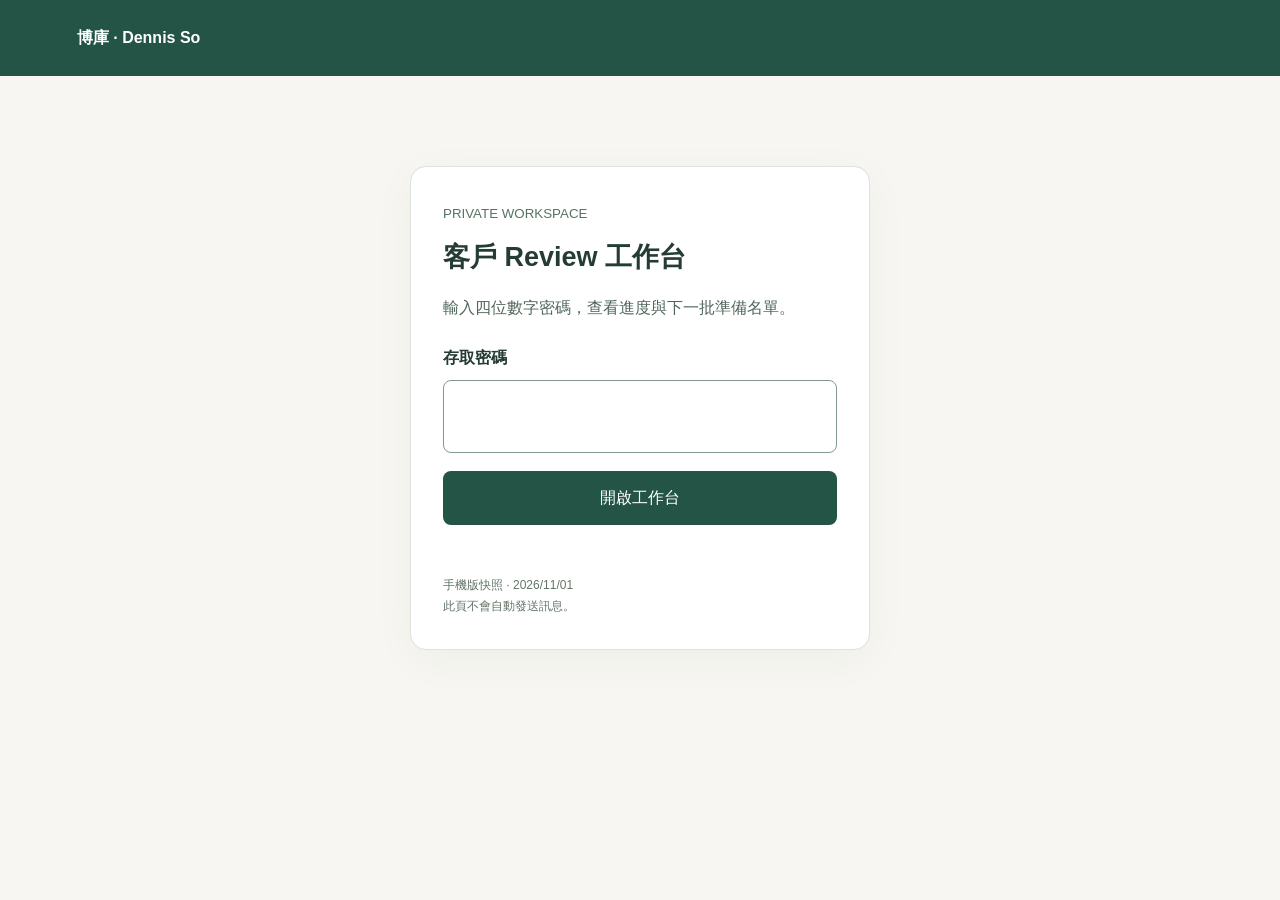
==== commit 864332a2: "Show client review pipeline with CR numbers and evidence-based next steps" ====
--- a/client-review/index.html
+++ b/client-review/index.html
@@ -1,4 +1,4 @@
-<!doctype html><html lang="zh-Hant"><head><meta charset="utf-8"><meta name="viewport" content="width=device-width,initial-scale=1"><meta name="robots" content="noindex,nofollow,noarchive"><meta name="referrer" content="no-referrer"><title>Review 工作台 · Dennis So</title><style>*{box-sizing:border-box}body{margin:0;background:#f7f6f2;color:#243c35;font:16px/1.75 "Microsoft JhengHei","PingFang TC",sans-serif}header{padding:24px 6%;background:#245446;color:white;font-weight:600}main{max-width:460px;margin:10vh auto;padding:32px;background:white;border:1px solid #dce4dc;border-radius:16px;box-shadow:0 10px 45px #1a44200a}small{color:#567361}h1{font-size:27px;line-height:1.5;margin:10px 0}p{color:#50665a}label{display:block;font-weight:600;margin:22px 0 8px}input,button{width:100%;font:inherit;border-radius:8px;padding:13px}input{border:1px solid #84998b;font-size:26px;letter-spacing:12px}button{background:#245446;color:white;border:0;cursor:pointer;margin-top:18px}button:disabled{opacity:.6}#status{min-height:28px;color:#91512c;font-size:14px}footer{font-size:12px;color:#637568;margin-top:22px}@media(max-width:520px){main{margin:9vh 18px;padding:26px}}</style></head><body><header>博庫 · Dennis So</header><main><small>PRIVATE WORKSPACE</small><h1>客戶 Review 工作台</h1><p>輸入四位數字密碼，查看進度與下一批準備名單。</p><form id="unlock"><label for="pin">存取密碼</label><input id="pin" type="password" inputmode="numeric" autocomplete="off" pattern="[0-9]{4}" minlength="4" maxlength="4" required><button id="submit" type="submit">開啟工作台</button><div id="status" role="status" aria-live="polite"></div></form><footer>手機版快照 · 2026/10/22<br>此頁不會自動發送訊息。</footer><noscript>請啟用 JavaScript。</noscript></main><script id="encrypted-data" type="application/json">{"salt":"dlxkpNooBQDNpXqUzY43hA==","iv":"TtdlISFmzfHuXbBv","cipher":"gTM1BlAIMI6nUyeBMlhjVOlOSMj/[base64]/9Xhvx4hfe4UXtSbSKWZdCYy+Bzn9yXceFsAJom6Wc526ckcjCgeFWYQs/LhlWOJ2JdH3uu2gy/OAmIRIn47u950qXTihQiUM6fLRelYx9zUGYOrpB4Cr5oy0jNyB7vnALdxP33Twim0Uh0t+cHNDFQmX3Ge/DvSxUnL9fBAWYCa30rjuAfFQZOQRcoGtsQgz2xmYQofGLDZYyyQWobp2DZCcY9CWYMzntApuLEezd6KmxrfJAAHo2d2I4xLGo+uQVH9ZvORAddA3uw4Xqc9Dolxbkacoi9maaFU2wPqmOz8tu53yt4Dic8FlvOocBwwgTKNvA/4pRKDsWoC2oZe7IHs2dQszn1v9jGIatWssTvmA+tz5HjgZiWFjbdtBEMSQtpZGyEiI4F5JxDrlEW1yljOWHIE7JJM7RqVV1gezk4bItF5b/Kt0dftCH9Gl18gk+PLScWWxQybg2zAT+XJZWmqz5HMg51lP1BwF4oq6bid3odj+h6qUrS9DvIHVrlGZQk5vP28OfJUHK19wYddnq/9X6H+xm5p8PfaeTI7aGSOztao165kyoAbn0ivnyaNbjaNNepo33rqwmM5CGWP5ZLg7+s3sTj/q+7wyTGPk9g0jwrr7STcBY7e/TaroWWUz5snD0T0sT7BKQrpIQ33aVynkqIwnb/YBIIkhDrSy9vmRxBFIgnO8MzL0Y+vLAFf9j77vksZLYtXtLgEfXytDqmLbuI9zn6NUVaUFi2Q0ncinZwrcPgE9PTzR+5HbIY9+Rq6J6aJmeItDERxIBTGI/2Odf+i98bZ/zulLDgamyowLWz9TTMIc4GB/GViYRqCGhLz8g+ERrCfbsRKcQgy7xbvOScUcHivGyd1VLumHi4BQqrJD/C74k/lOW/fqMvjdB+jnpgKFjkiwxlCKtJnzzQ/eSGsUMPJVrbsYxvKlC1B+SR/Ci/vibGSw1XWXLDI+Z2Hl/rhNmtnoHMgfbTESh6zaY2/D8CiorcGz/GbCo+FIrH0AXOzX1O+IHG13WZGSaT1FW9ac2vS9SOnFFhp1nMXWQdoBIbH6MvFwCARzs3GRRCkr5gqqjeke38fQUpYZcJyqIO3tsTDFgqukKni5O61aa5KhyaiA/WW4NrkSVfGlozyEJhIj5MKad7jN7rA1eWZTMbh5j+W3tz+4RrmlF2kQeD4f84hXLxPc4G4aDQn78taFErlOgXmv17QpYAMeJSyDur6GwVYlzm441oXqWvlmYKYhsE/4hExJk/r/8cSASV6gg55jm3/rQrCKbL/WeXhtfT7x66FolW1UqZhw4F0WthjI+3TcGMxIHEBexysUd9Kv0/lMcgItFYVh2BawnKfskmkoEptMaRgk4gcriITEKKo4YdzwPHYklNm+V3UKL3Kh9aNGhX3QhlR9cFTzBaUjN84pu/SWfTIAFHrLdEJtoqXlZ8O/Eymmhi3G65C4N2lrPYi1ZXNoTgALQlWuuaHJJKgvSJxde0QwicxFQUAOCaEh7JBY8g/g6qozPXQNiNtkcVFRJjX+t96MmpVluL1NjSRSrzbFC+PS1pT86/mfW9HC6pjeF6DXSKvyqLwAXpu6Yf21PEklyKNogqBKlX0qBadd6MOC6GUZMLwzuLZHuk3rOShuu/YDgSX+hJx5JZoY0RFkt3cvoHEZMnYSEaICIfNwMTHfWZmpIyWdS9W0ukgAD9VC6zDWu50kNQvpsWFuFX3IBlJvbObtPbHT9LaLF1NH6KSA4gG1D5zkB6ULRcMwbhKqkd8PC9LZlgOaW5kJOAPIw+MW9ejxpH63iPXRXqUSkwZ9SbW4D0J0JFi1/efsDCWnBgY4HyLcuazUi6HmhxzPvEfHDxtViuNB9+KSU2ZSW8FaHwwN9XIfVEYApIybrB6ajbOuAjui8rjM+YoHcoYHCDZ8QBsbKlknJsDkfEFzyz+QzfugBSfjpVVSWZjRKFTW41tn0gUmxJfQjGzADH5GhbHTOTJe89ruuWOqT6U1/V/1rlz17lBytqnbeObatchCAgwD2bV6fzKaPXZ0cxpjkp8eh8sytepIPC/IcPmfihZ356vfx3K6M6dLWNk1GDSu9fZVJoijE7yGAXf8iIUpA1gkHaSQXIvtIw0a309OGk1RvtBrnORQ5eO2/kaCIRBW7ZfgGKVRmNkH9I6M56qrxiBfVq1i1gcKRvKmznIYqjv0Ke4K1GJ6FbSvHQaWB8aIzpeI+DyjaOssl/f2frluWFnlxxBXHA40bLGSbZmF0mltb65qR7MSHo3TiigWLh62x5jim3wUZT1++YR9ju3NIMBkZ2tysbauAexzHriOZ45zVVVY1u7eDirwn1Oxw4HtApT4q5NPTeMRK4m1zuWCo6D/JgLshYkDrC1xaX8qAXEbou/g8Bn5ousnMReMWSHCkc+609j82gmPzMdu25a/RCSV2/HUeSejOoDq8CKWjvXoKUNpi22WX19UfTf2PiJtpOa6wD8vZczMsSKqZj5OcAHoOLen/KFuquAZ6e4W3gZ2o3Pq60QdC/Dw9/KTXkGY/H2QskoavflA1lfH+eWiw/jRYPEVpImrivESA6XYKzkMQaftGXtHyFKDjK1+43+uD6SIUQyYdt4swZHRgkQf22Q1B/uQpOEPREFuEitrtrmV7L1tT8RZKE+VeacGzFgaiuA11283/bdtdGVGzN0I0N7WusQOgGVkoiVIu5ecoHf5i+V/6Nv1v7zN5oPx046UPCKEMQJqX5DQ8BRyB48QkT0c0VTm7+fgfhThKFpwwKb4F6aR4koap4ezKcb6lf/Ul0HX1sqwgXU1shUvixatKAb8Cy//g0UUV3vJZvpXBElwOg1FUXzpys8e9FGC6T2P0ujX+GMI3EB65gAxPyk6IQsGSAkqSqFc66LlWOAq2Rg9E2SUPQ22T2kF08a0UzW8rs9lrWBrQxLgre60QoS1aQErZfQnq9rY062C0rNXr3C8xRx2a37BRjKQmlOqGsW8VEPD7U9xBdYcOyD/gEzJYqaZvE52Wg+zNB+cuPWda2kc4GAFBKn9uTrwXyVabSUnMaQ57U5xbSpjexjKJeGy71zO28lDxF1y9u+1gYXOzNDc9K5/GkleltmFc4ceLr/jmJuCdqAHmEoTGcr3Juq9zXyDX2YgjSJA78jSOhv0PPi05skT5ETRJicdsO6yuh9xwR9j0/JekpK+6onyxsjYu3GZ4iExKcutRAMaEJ/4DPCLnItEQmwrHg3QumW3g+L8il5GCfcHCuUn9zoN0Cvp2QM8IFgppoLMUxp6LytJSCjt1ZisP3Z29jgAwqahf8fgd+CBDcG8jf/GYVx/Twg2ktKftpmk/42oqh88wmDX97ZCAxJgifGxt0d7ZDBFL2X10brgeyQzZt+yRSa5ZV35iSUqEM2RKiwO3nqPbRLTf0ymTJN+34G0zYj7eDZyh+/5V5aDdH3+5DPSEgmLtge5NE7jN1KPM+ToA7XwXtY9/4P5IEPQAVOkE0w7Q/mLhw1t+muYd5aj8b+CPBYaHcMT/ugEGAT5EfuACKhlUwvWUsFJqby0t0YSeAzOixwPnfMSRaplajD5B5SyvShkatkcpjDA4tggvAg5CwC0ijK3tGsVwRhnTEn8pqVV3j+tVabqltBgOx+s8STnFr2SYce5Stw7fLhNHKJLA9ARJWNDWGwnLXHCPtt3YTr7RlGzqhNRjlzuKs4p5GD3YpjHQDO/BFyHLMCB8rXlVE3gp7evKALZhZxe0PwTNkoF3un1gDkSvR/7sQkPVJzOkW2QsCRWVThwMnMF18ZM5ibCQc0Fxo2nDq4LAdM9qiREYp4eT1D7tdS4Y4x9q3bnajP5GKZKZrV9AcArwkwbDyUC7cnnQbGshIpo+Qpn6+socAMB1wS63xcw9HP3heGMc79Hxb0Ec0nVthcRi/zbn35tSndqZ6dhPktPwPQvwuZxxbv4+mlKDhZmMK1x9vAV+tErmDehFodAh98TPeV8FkVIIbQrgeozAuiwySCoPDJb5s89ukO5r54iu6dFALEelYHjjj9X+iVXG/VafDMlqarrsGXz9sC0Sd6Tv2UQ97fXy5gKk/UPlRHDl3tSPvJP75aQQZZzwZwrmB72slEziG5B+MrapQJzp4wOXIcDKSjBtNFgaBTLrBZKxN/Xrf4WIK/cC2GjnFgeI8iLrruRLz1y1j44UeLJMEr6uKdUsAc+K6tJNDiQBz2EnKyP7tnv6KiGqHrq8ILBgBptVyH0OmqGzVTEBqO/I1F8jYvZVoEa1SlaiDVak76MYPyShKcXQNvVjE25HvAGl8DfDVbyW/rg3/9/V66Ct0jKMOHx1GpGu6Z5MChPyvKBsVDato3wDjoxM1hnrtYWcVyxriiLzHFEnAR8TM7UxEJU/tI6yht9B/[base64]/FKTyBw0LYEMAU5av4Y4hd+h0RCpqKm8G8+bAH6pcmstW8wb5uOijnysul1TN1fZind0oWyBtszydwJ5LreMLkz895VoFapH7JAtKEyUdvhidc8eu0/gAYBk3bsRE0OIghUnvLAKVxmhNJBqav8aYPwYXOJX7fZ3P/GCjzuhqvT084LQwjgqe2xjVFNFdlilxLwJijBjywRR8t+Hgm4UGc1H/P62JkmlbWOTlar063RSboAMyJFWb+9jtna35RvQj+tNhbAZpAMhMzBRlGW23zq6v44u/o34jgdueqoEJb3cUNXVbMvz+3XY9tl2me/Y1cD46cILlzxEtYeuT1ER6a9J0HI+rwFVFAtEnqNJt8rZ9XW+zcArlB7U4UYlZ3UFLse4+ntDEHn3yw15sBzJkZ3s83t0yuBaN0JFndNW84eaDy7Ba8QyM4+IrQ8irVPhSGvtUhkK2Qtyi66vOlvmbDLEMXhIkPUXtoS69FDo5mXpNdj+NPXARrvdHcDkUEet49gzka/l+GeqghFh0HRm03KGGSUjXuP1duIgckG97yiS+jcCrppYfKEjsH0ADfFsk+t0F86XUvgb9IKM/49Tj26gPTZjRBlg8mb1D7zDVupEoE1tNhJR9oEzTAYHjmb/SpzkbzYay5McT4AoBQsLsYZghkVV644Q/6LIxJ22UbOQT/H8LJydjWHwVSYkOxV/Se7HJD0ybhDWKPs8MnNlzY32bDKbna+rJi+GVb4mWMUiJs0d2EDVtM2XdwCnkFUkBLd5vk4MH4xeS0mJ8tkwAv6XTu8Cv/+uRYl/bEF/4OTWH3A/[base64]/QxLM7DMW7dSNLFBSNO8+63quSk5m6DkED7MHrwYjPvj5kCgn7uDIbz1sUtonBffz4mvGyuI98uPbVORUXZtoyrmqmf9x1Pq2WMjxNVvQd06MHebZdGTz66qu2eUbpNEA0NsEHWug473WRahPpybTeHK6/92qkN0tQ8ti0ZFQPy+m7kBuguym/nz6deQfbsEAjr6T3ZTVpk4a6ljD+Slz+rTjhCgBtB6hAf728eZ40eLOW6/ik6FRP4KVdvh50McIFB2asqspExliJBzjdFUftsr8X5JU/Jj7UaXY/lkbfg07+g5+VMVJExQd/tQDymyH90iBfmf3OGNFDMrJvH6tOZCbaZlUkrgXNlX1GJSagcm/Z+6gJ1tNJtKzhwmSd8XSLrMz8tEpmBOlzOX6cNmKzf7p6dedaoqttCe2oU7jY9rGRyq8WrpRgTlQlLNTH7WTYQImYIQNyGYtB4gtS5CtLYAxmgNvsb/6zMe3Bfxoc+tC/oAvkO35O7yu/mUr/AF4sEmeAEJTePLbXE1mk61i+e677UVFq5WiRmbypb6MMUJ/OAYnOiqKFMkR6zpx/Dj/lKRC1YDB+YQiPJARiyH9wtRC3BOXsvU3sjVHuQKQ4EZyCVi3ThR/Dm2/2fDjny0pyifOS2gWPuj/WQLG44BOd64LNG4OI2Kn2eTTRxUgfJ3Tr53FCc0SQOz5BE3sbaZAdOfGrrPLc/8W2a724x8mhd3IyQCt2k6L/PhzgoTTHMEV9Vd84xX3QKFaDkC1lJJFQ1FoElAZWou07YXUOKTZPdUl2abKduSzu3Yt3R+mXS05q7bLOC2f+NHA7bdwN1OBc0pXC/0aoNGuVLNA7g/RP7EQS1NAgABDfrhA6YWvFNmkfK/8F0oLZeGDbM1QhiGrLwjWcgGHWLKxduKbCKqEMgIkoBItziwOwulwoY4wYMBC9dksfVDj77Ew4t9UrpBjdz5f2kk+V2Osd4nOAjcUl94/PhrtvCh60EQWefGxP9bFyJw+0U+09v83ZE5aKobSxVjrk4v1kDo6XCuOf9y/48fS3NmaKZ1B/iv9Vj3/o0ww0ydRexhL7ttkpDrAegRQfM62ryK6oQ3k7FUhzRDtPDjZJSM4q38CzoNyLyYUDkpAR7IVfQJ8q49kPX6bpT1uqzX4fyxIbxH6kY0szIqckHYXjLX1/N9FCsvJDfG/AlkG4Ovv2divsR9yaSC1p22HmwQVMGrGOaXTua+WZA0qLfsGo2n7BiHILZ9ZduuU8IMCBI6zTdyP35SohJO4xRE/HvF7r9t7XKH6w7fT/a2WbCxii8ElB3igLduMCsUxoPbNpZ8uT3VxHJuwy3+gpCc03tc5dpUuOngGEkGQW7u3Qqtnb7UINtejwEopKDDQzGLHdJEKaTvxM2pM/taJpVyrvKHTMLgeotKvroxhZKyrUJhEOoYP5Ueg3WfaxqWRu8lWOKk79J78UMx3u2wte+Pb/RH0aivYX4tyxSI+Hx8oiprzFFn0XaeGoQ8+STnem1CP3okpWuH+5hadJZYp6lEbhFMrePcaEXbWkZCcJGcXG+/fWu3itMgyM5wb12TztCgsFaMIRcNxD0oC53QT/TV2XVM0lov0VEqx7b1zYjNns3tjZO9/jyTS9UW8Z/rlMyoYmeHvhXsxN3cYzvrcaIOoXBb1V3EiGhUzt486rat4yGqv1QMVEp6RmIbKCAPcKscZ1DjmYCoh7zxt7R5ojV77xYmriNKwtB90ChsSkvLhBP5EX83rDvmFUQC7/zCYNCxqSYvM4hPr+5VortO12GLQURbWGD5gSVP1kb3HYjp8AAn/XcNJs80t++4AY0ben5ncJ6Bn7ta0NQpNzFDkx/THim3Bq/HBfwq5tMTxAUQa1dhXXCejX4++OSzj83aQ2WVscobVfW+aNXiornQbLdsOdnkPm816uu82yoFkxhNOcaW1DfkYz+CiBL8IY7cFGBbMmjZE6FldDFnNuzykNP5ytQ9xoBKIqXKH7qiogRrf2jZBT7f+WXPcluBBQZpAEviwulggPts2Wzua0gSrtZXugz/ZEjC06icZJugxNCfnEXoqMk7tbFtuX8AVikmv9T9ZyMjAEBP+EOl/ENmzAdnUrcwhxrEtCP+cF6UYLwpCCDNCzKS/tl9ws+5TWYZEj+41HKWL7Q91gWcFieM5xQeV/ER4canht/FvEY7Gi8VkK29DWdtbU1sYqiSjdnNHjRElfEPEyrOuVkCraNpgfTgQVAU9YLQsj2LZ7IJPt4QnEbt83+JzZLU0rul2NItTjn4BV8ZviaMY4f9c8iJE7wvbH4nHBIuLwpAkE11os4Pu2Ozpq0zB9Uwfotq9MSx2i/CxzzlPH8L6qVTQBF9tI/7OCudMNI+uBAHe1K/TEcJ4G9l5gjze+7kmMGTGJ8x46ztjnBJbqe47A16JM+9z9CUT/6l11wk9KjqUvZR4OYI0j+yXDmfdTOgNBhouWjrz20Q/+lMIdJ8HRtLYwgenVSR+WKwLe9/pP6xCqPdmQax6cI06OWIPlDvw0BLY+y57vSKPaizgd/Lv1+9G6vl8LxiWhS205bVTe4pHD93+sav276drntXcXwj+/KIYksA4npE40wdeFCMJim0zxIEiVBVspdSv8tMl6dSM83yXtmEUVnUb2nZsDvXmpdDc6wUqjr9aKByFphmjC6dxi8Q4ZmT5B/cPX5b8vDSmmKeCyQ4YxH4u1wtjciHNbPI+nuoxk/khicfM6r9E25U8W1sKFbCU5zoIwm24ZCgeOab3ZVJMFvLEX4UX/Wu4nqxWBglrQ87ec4Tpd3ud/ddZkqepb7+Mj3IQbjbAnnyi80qkcpH9wYefyqgJa4zOX7tVmtsEVpjLKfmoyBNHLU7njZIYWpu0MFBGj5FcqxtUEWv/aOni0unwHDhcJjXoxeBGPYHDbQDXSGl00d7rcTKw3FAMAcQdoQQUS/66tMyvFDPYNBc9KUk063+V1RQQ8UjZsJcPfQ9ePQtbQUpSww8cv2e3u6MvxdeOqDprW9a/Pz0jpO210tnCyH+z1+CEpt02a5eIFH6JiklB1xBekJn47EGgdXXV5aiffpxZkl3Rdq89Sz++FfOMkcIQDdvlzSmUHCq1EPqDvzjc1OCpR/efaqi62worayTFrMYZgzN7Sy7DcQEGU28VASKHngwur1EHn4J5gjQDaatCTJ2bcHOVVFUPRShcW6GcEbJeS4VZW5TkwEG9pMUJAvQB5GTGAxGCgjO19S1aleRQ0ZkUNCq92v+yYSJ93h6P72RZ+5CZWO3recC8ZRWBBphhWk+ocGnu/+t2tdj4nBccw/rPkbNeVOjqc69uL1TIwxjyzrCooqiZuC9GqNG8cq6u1EPe8ev/P7SxYKfcyJWx+rtpOzcR2BJ0zQKbmI1u9PlHDUYZuiD/SjDUxgy7/CiU1x0guoo/A4q9rlP0iZ2wmzYgpn95+i/1scc2SsYiDUbAkrKVP4XEa+z6K1VmRGd/a/Z1cFq0DeP0E4QAxTFx1gaGU9XAo8vjqdj+P+UBgmjo2+kaXLeVsYGOq5ZiFmkPwEm8KRYtDpnufU285gA66d9SJxoIfdfB99WZG9GKca3P8mg4+oQYVJcI+vQmolh/ODh1WS5h+UuGBdnf4mEXU/cv4D6bUX9xUTJCzPlYWSQPoEv4jC1iR3+UCyn4AWz4RsiTSF7HwtuiOIeLyZt7BWT6lD563Swq8HTopxKuqEjX0UJDSJAy/bivPWtur9mlyZ6IPGRwpPCHfs3sAoQkTvKqui/fGz3txgXXb3kfLt86SoAKOlI3JL4NU56uY/GZCDdyUu5l/4PcKxICBo4RLJvyss76vvGrZZpL9StOp9lPx3eSeOtyzmUxOmlA9djYMiDF2oA/04wxmUQ47CGmn+Ddi4rRLzQr5P05MVNpOGDgf7TViOBVBaqOBh+zFB4KYG63BSY4jKkq4OC3585gvTfqv4+LQ9cF6uswNZLhQplACjT/M2uK0QSNrwP/C6E7xxUxlFlr4OlhRc48BdyydocrzGbRPoVOEIB4LKWQ2Jte5sa0LXeAmtfb4W6TFoffg/IXJPeiJ7MJVhtcPLfQUn7uvsAHerj8EYXA2+kpgx7mB87bnN4udnmomcmbq5MkVBIWHEmWQj0UpOMmwx3jBHCvxul25lbOkJITh/qChuol6TSBK1shGPe38yM5bhORWggpv9QNMq5M6ZTY+1fHvuP6ZDfd8abA8KVSI3EZuWdWxaXcz5Fz287OODt+i08dw2yuK7CTS56FfQK2kzLua3bd5Q0y2LVLYfGgFObJ2jFBL3Fr0nyNP7Z3Vnk9+O22SSrCFSNXRE/wpq93oliyQXLSB/sDGbAXEX31x9cRmjZHSLNm5XPlNCjeuXIeSDznTaa/bNqIV9onB5g4NKBjOqg+XLCmzYlfRI2zDET8dE/qOG/ZiVah3uyvrLTY3wl0btNi3BkGb3lhK9VM8dhfKsTIDBe1fY2o0yIbESPoq/VwCQnQ+o5zgW7EsZcs6FI4kPcIdMHlgBf5AryBN4aKbJ8ZEobSQhFr9mUKymyyySchmUkG0WBPw8TELxyYH3XOTSuyaYD6uzEdBi9juANEP5KvWp80rKD6XQOFwOSjGMP6dR5ANBFTk2vjmddgggovYvZOCYgYu4d4j8SinA3ydyNRWVOwN8TJqpPsfcs/UUez8q1bdXK05kPR3Spb/ZRT1jc7XIRngrwttbF2hk4PKwshpPD7XyiJyMY4QkgJxhl9onS2sv4BBpMYx8Tclu9St1Og+Td9euZ0dW5HP9KGXFDJWUoEWFMS/iUvm+cqJGHFbNbsoq+4UlyhVfKkOFl5rhGtS99AQVrkIdG0fxKUyPLL7IXhL6HN+vQlE3jrXimcFoHgEtAFCJ+lK1ir2M40moTlgRTuZD7BG9tctgqY4LlMc6c4lOoeAN1Khxwu34lbjeIXOISHXeL4jkJCtPc2jTJGSftn+7Pa/OwSjtmV0jLEjZgdj14m1w9or0JCf1r1p5VBrvf+aKeZeoslkSZU4aMqTtL6YagH0mf108q1zlKSFDbkffai7nY6j756wqMPwTLtjd2reeuNisNnqd+/J3ntBhX9+LsNF+28VZqz+RpjMW/lFwVF/vtpOr4GNvUdGAdvrnSj1G8VVNOM62OKIDfDzBlElO5O6xDHKLzF5EudU9xN2mc5cW+loFxxTwYq35B8fxEkzdjl0CaIVEMrkiboYY0JMr8K4sFlOtaM+TW2nlAL+t8AcGhcDBGfgAwlkuam0WmWPbk/1fMXOhKxrModi597vdEehU3aVXQ2FKPfdJDwqpxlZzTXQe3MdbM8qGoie3gbtk/x7Q8t1cYV2rJpeW+pAXXlrY4Sp/BvWJMQkCkiSAv2bH5IuUOCj2p8FONSZ53G6epFt4V0OQdPYPJb4I7PzUFr1VQPguDERrh6y7E5Vu6sMUfsWKpIVfWbUx3R7+ROOcFIuNDl9EUeUc1CQ7Vr9KBaAz92JQUcX4HTqbbVnA+ctz8Zu4U4md6O3RYtido/SoNctjnifKb7+A/3Cj8oN/4EP6v/E8PlS30iFYbjjgOhUCF3YfiR4x/xEAC6g28K/SzEukkXMG+qxXxvw8n5fEq/4VEiQyCfjb4kGitr8tnYZl+SZ/FIm0buJSFOkYIx7zrye7HZ/M9LUmzMbzBcWbHJ3S0M75N7JmxHh8MuAOdrrGSChUE5DswPMDOqNQ/nNrGqwP94S6VuJK7yxw5GfPqYFuRovA43KqBwjMGlPJmpQgMhI1SeUiX+DYpD19FlQhaPJ0Gca+lv2MuWLPBX2/0dB6L4VCKPyds+V0I32ZPTZLGq/1AR/BN+LC/8/KPDv4N2zoYmWvSewTi81URa1IiODEreTvraM+8Hb4b/YtdyNi1O1D7aBo7h3ZB1WIWucz0sBWIJEN4J2rLJQfKi6hg1pkNZG4bPx9wQqXruAdwnUJJh6x2oAfuh6GTK95Zy3QBaE2i6deyqnihqfzhQHViDBL7Ebqrt5xQ0qStd8MZ+mjt83Ok4cO65a45gRJK7cuowwHTJkNHLsLb5CznvsHa24PsrsYPjxU1/8/dgZgOy2uZ9YlrXvOmgKD57a9a/t62JfjMWehUwCfkJ0wdM00VRc357Nv15UqbnT1cWHnpz6WjwVLBAfGD1OuYXIkPvfSUZYUyashS40c+OJ97B62RWbS5t60enL7VBz8YTCrqPb9MHIzko1PqhTgkj+qz7LTlfaYVXZ5jfC4n/aAHG6r+vFGpYdJ9apMm7Ug6lgoHhLw0bqJhlq7DAj3diSSzW92rRbWrzJXrP1c7bR8BUGWpHKs//DoTtGr7wpXMjKhw5zWEEbgRLrOSBgdntsswhwFmeOWfGW9mz0bPWXgovdBROVU+tQpMAfmTEafVx5dyPfRrPAhVNKawQvQ8T0pq8CQza7h+JN0jg5u4yKC//mhbJTPYQNjJMKsemZc9wcQrJGSX5vwh+bsM0T6klalfRwX6QZGQ7XdyuG+YX4443OsqnkJmkKdIHYEIT09lilDPqHPhasQgAkabar7sC1oGhf2wSP6WzW/QpS2EGYnb1QDqmyWBuCbruGWXNgqlfqpxOWqJY3HTv+j2RqbpUodzHBQfJDZRgEsT9ohlruVLXdl0EGt9GaRc/qbEzgSiJjYYm0/WmxLug+PUQGWSeT24MNIboj7qK9Z5xtT0C/deoa1Akdy0imFBqgltvkynikdw2cFT509qk4b+zJQlJkb6KGoEtR3m1gEL9Mi3+p34fvcfqBkgcW4QF/I6Cv4km3ZioVzTxPWm9SbcSriEvAtdIbQKwk0qtIqj++B72+V2Ul6lPjQXWr+myx4d0ZQV32N+yzOZ/[base64]/4r79maPB68qKNfnygjq35j5OphXYLGrgL4x6r8KZBsXk8dMWmJjHKjxDezCR4/7CuTb2D9gyf30eV284a/Q2TsQk10sITIQTOxtfFAgELln90X4j4iV0x1hpyRMw4YAfdhuxRPytzg837Q9SDxImK4o3TV/84FDnxma9SlDsFv9aJE+LEm8UM7pIEsGneiMr5JUXq4t3wHTQObum2MJZuM/iMTz1eRK/[base64]/DZy3hF6C4VevzE+l39J5LnBM11KYZtg9x56kh7Jlhndn0qZXS63tf/IFzVkJBPmkJ5CSgz98PCextkWutYz/j9TM0g/0XErTTsatbsTrjQmU+rgf7uOJTTxabWELNOZIEdTxewsWB0HHwpfWryVEEbAxL+7HWDGKsvHQ6IVZX8Z6k7VncYeaOEDIA1hSdKrO3u4Ks2RPjPVTIUwf5mmi7f1DTV8SQ5ppsqt79QM3SQb3z57IBhLzwX37Y0/VNPBMa/bgOQjKdzsDUfsonCHQj6yUe9LxVoerg6f6hsl6qJj1dBrxtNwEWtyhjeh0ja7uTc+b99SQ3ojG9WHAIZUhQ/9FerYWqxHvwclM8SVukppD1zoCOv54jy3E4xZbU9lYBpY/sbDPH+Awat3yhHPB6/VJlzuO/xdc8PE8VAUkD4l1OaqUqPq42MRgvGeEjfr0s7+oQl4oQ1RTi4nyTqoAWtGml/5Wp0IVLVQ25KA6zsHmBd0Tq6v2YjDkaJYIdi9539ss6c2SvtCpwxwZiD5dBZtfhXp/pdReM2LeNCe69CzR958Nc7Cf0Ad5B8I0JD/z2f6mmir2MLrEJRDx7gB8mS0hrBha7uOvv8p/[base64]/4nLIoTVgh+/X7TBUMiONsCDXfQz9SoXfYXP3QEJbEawQITUPCDeXKO5yBKBoMnZPAZPI1tOf0rlJcOvqXoAvZrR7x5WnbLwXRw8snT/wrgTcX82YisiDgszhxQZtxgsHZyPhSagMJkTjQqdakZp6bcb1aolBYoPmwctGAwLX/V/c2RUJvNooRiuhtXrCHadkEQ2BvVZmc/zUru64yWYBfKKzSlkpzpLKnDFDQXdd1kJ9aHptMPHnmsNKTC0t87yu72nvtwmmldP35/pJFVEtsaHwsSHL4eM/g3to8p+ky/s7/2ZfzbgxpooeZN01gJ9aKPhyC2Hv5vQO/0kcH0jdYWb+b19a/02FvF8CltAKbWySwSf7A7/[base64]/0JMue0hfDg1Tf7XvGtPZJSnM/hElL7ai/ul5H2MnwxY1ztqYaWtuF/[base64]/VfWLhhWgUZ0mkjytqqxMTZgZZNXrL9dhfIpcL9OF8kSiLVGzTuHGe7BwXqnAQ653gioFaCZrieYfxhefOylWCfmk3NX3KbpH1GIadqNEr44NS/k3jqbyalJhbSnK5AA2OHZ0KNzIuaiDGb2MhZK6q8qgCPUQqRDyWho2ZccrcTEZtULbwhmmAwf+rsFNNZDqVQVklRbqxoAMhN4W824KRtwTShvFcLTAH3SEWyGfHq5FQUUARbR15QVD02GU7QRG8iiQBGVbZ1gHJ+q1Kl4FOXrnVuh5B01LMgSln/rS85lnCediIpsJCxNIM98NT/ID4T3kNyzkf12U5hoSygVQoDt8d4tiAug++knct6iGyF09+te7m1e9NxmVlWMvE2W5dhjXldaR8jYlUV0chC4NNfL5LbGO7N1fuw7Iyo4Exq9peYCSUY+SISp6t0+SNmUQYYRWi/[base64]/RLF+a70tXZoy5yj7tIxBNqutG74SXwgjGWxChSIqsGDqoicGRruR4nJlu7akHSVgLk5fYdd+yT9dzAXIewJDRcAwJxReisSUAAyBoNWG8ItxHA+ZIi0v2QpKd+ewQpuWA+8J8NqeHj2UPwpaOq1/Rcjuh7KK6sFY2pFCFfbH7kvP/[base64]/nPit2neBHnwlVs8zCWfONU26C/VZyJisQx5CvCwZb7oO/S3Abq5S0UaJxGTzO22IMg1cmRv7vLIcAHnsOiH/+Nc2BjCD6hjXS4DBloi6KhKc3BEo0WlSU+csMDvb9M2Chtex/Pgyug6OBcIM6wtJ5JQWhLKlDgp9aQUf8eRipkVWhf9Wr4wSjDUxJD4E6QXz5ipsKwm/I7RziIlIfl5PFbuVkLTSPGIs6TBLyaCq8N6h/fsEO5S/BxQdxVYJBxsFK4ETGwkQhzQKaY3atllfY0TjD4sJTo7qAf7+4XWda1AHqiKNFfw8qdukK6bymuaZNDb9aGN3B8o1esqax0VV1jUjSs1T9PVPixDU2d6hmhOaU9RDm6cci5xlYnA+YNx/R25aKGS+uSu0dwHIWT7Mtk4Bbpo1bZu7Nxs9FTTYmQmH59soDlqhU+yQGGkAH4dxARl69CFb6cRxhdtas+IB+ReV1RnTgY7ZGFXgumjWIpl0SBrDmOGE9wcpvcWAcucD/dVAQ5F+BAzbjAd0LgERDTC41mowRHs1LeKvG66jGz4UvGoRtcInYMmki7Fa6BG4eUXLKFrKwOBy/oS2nltsQ2N4U96hFDZc7l99Bnbuq88f2fK/[base64]/w4DP+6JPkQY9OgHjDrwmpOrgcVLRk/F0AQLhL6P/[base64]/M0cBWs0C4era8f7HlUFAtEyw4Uv6Ng/DNT6N5YgJJz8ZQsWR6PNwE7OLrKPa4wWTTfguZ+bRUCkFPZ9ou04lE4YJurtIpOPhrsqQ71svcrm3s0d7UXvznv/4w23PcLKGUOvdtRvK9Fts6IhOVtjzd5QrZJ1fgUFqkTtBjd2deDkNrAumPZYX7aCg5jkNwpCUhOCtRcGsJ8467z91ZD2LzB0yaKgvn7co+Em7r1v+g0vtW3VPczmw+EqBeuVMuh+Jxvp1JG3zxYtOwggMRY1zEHrDn59+eoqLeCNMITrx9qY32pgyIaEb/5iq1f0+9P35jhP9E/IjE4wV2N4B6qUxjSe2G7/[base64]/lQ00MkdCJtKkmBt4hgwZnagl1fcKPmBOgPCOtkDJnbAmJ05gTcx5brjzXbRB2iY3mx7Q9gg4YBPTywd7BLgt/S7pN1aoFPz809RBPYtN8Cj0PbbnJAb2pLBblQ7oDr8NbaGcFpdfxQWuOF/gr+FbaDhygtIQ7cO9XoR5qHm0GZHI6pCVZG8/6GyR8rcwgDw6zHuX5oLwH+BHMrBS/dgbhXbEgZqzaj9CLsypCDn90Rf+eaTftSFLErWgZyE4QMJ9Jkrv3yUj/Y9MKZVhK9OYaT7UzbvRWSJtocMvrcCkwnOQ8CnVJmmtjZ5K9GQYGByp0En9Wd3WntnBidbL/q/CaCuZuocl/ti3BJv+tZDI6KIamic6MwtL3F7c20Fk9s4vKdTs3XiObrodhnGEZCFph23f+eIHVNrDc3tC/c8bTFaj568cvoL732eiI9tiWyegNfLbKrLEqyqYRDmofF1YI7xz7mYAlEqTLLqsosX08g+Ag/eth31bnaEZ0PdRgPMBn9wLieVfrRaOl9Q6mL2LP0uhet+89PFJsG3GAF/sN04E+sSjucTnsQyS19hbwK6a1OG5z4OxFqrK1+Z5ni5R0Oy3WlMnn2ARgQxNwvia6QD/pB78Vx/QITcM4glq5myhTujolafnznLNRy9sVdMYSMjwV1S0rBq2RWlg8++LQJAmVlYGcFUvPTK5I2/n2XKiINoKegMHs2guzGa1Omng8/otTBEWoEoZSsiEHo8EtXwxrsaSdTLi3JoTuDQFZm0pbScA0ySlBikv51wGOj82cMEbmel0eF+SCOrXSrGLXHUSeCMxUpJR2GDM6jcxMYTb4UbnMmj162PXDNv8fVWNFqC0V2E9eIdV+wZfiLNjRrPZMl/+HX1etiH/JeXZCrlCoRonsAgfLyCXcg5/qa6tkHf8e5Pa058BIhiVo+XyFWKMhTAQ5IpO3aHgTxXt4otzlq14a82EvRCrLS/ikycDXleIdiqj3UKue//0useXCQWLhSKoud7m8NCv8b11fBtHmWPt3N+Bd69InTjqt1do0Sgg+CposeUV1B8TwUY4Ug1g2hfHyYBK0hWTj/bh20SWs5Qkiwp+a2iD2GR+OXAROkIEfhTXhNbe2Mfj/07Jejux6njCbxx3MZmAEW8iAjySeW8zCjy8iHNYaocyeVrDeox1bv8lRcCa2513Lsy7pin2uIOReQZH3zye4MZs51hqmQ7E6hitcKHQj2+CTw7sOmDHdX7ZfF+fSMxTjAtexXv23AwNcfjL5jEVEDIpE6wNHslw/k1s+MmGNwe01Hv0giFRHqvEyTf63hYCwO0SoZCmp1zlJgcfX2aGgxIcpv0+PegCN9DuPyos+ULhpuDSa5hGuvXj0ephqBaWzO3V1DJ4wDOVt+O3Qv8YmNB4TlpVhg8PUUCC+iEAqZhgrzTRrUp9kW/21TVcPeVqzB4aBd+JZGxc3ixRhoigRbiW3i14r8a10orgAIo6g/2LH/4x3S++KDb6FJzWzB7F8RKnVw/XBFJlobNMOaMVhkb/8HPNPtQIRv2qDFsvwCRFfXJox/tNbaz843PefMcDqys1oxKWCUsStcAfPvQCdmWMoyq+yVCu1T+LopmKVCVgdMjGdEm263TiQ/1iZT0RM7JPsq2mQYtuT7WRuJ/tFQ7V3gZ6/zAn/lhXbjW92LALuRe7JuAu+fZtcuIQNJlF/amc9P/Ond+RLeeFSSmA1Y5DAx37+8TGOufrXGnHL12yGEiXQB71SsytD+hn3Jg8OLE9OPednYbXpTu/2f/uGMBGIWWfjFXJ5iWqPk+7YRhYsqM7ShxNS+w2wKZGYlHl9NnCFPcJHeQZhqnz5JKuioAFCHDbP292a1QjxFt1VqOZ0/4Zi1KIMRvjIjLLIyzX0eaNcJK761WC7JDh9p5JfVYBk+3exSb4qK5JJrJvEHslJL0NUcHJix9qQvzqEuskGE9bIOX5w3DjSUsKh9zoytwuRYZUjYQCae5iUjBbTk7Q7De8a6IE9pB03wUidlL7JktRNwcT4+VKsK2JERzL6/p4XtIl3rgGGqPp7IS9EIKSDebRfeyq7aiA/xu4/cW11c08zmXGxv+tRXVe40vaUf4T02vKxE44nVC0vqWCyjx5vndysDauMPF/pzujMtR4wz1jAtal/qp9xpsH/dIEJ/xF8Uhp+RWGPhXqo5EY/vA58ji6iqYhtBHxl5VrlasMvw/nE69PygL29+HqIezyMFwR/OZGRCurnnzk7jtnYlhUZpwJD/WRGLSGbEFeIpla3fgWencxcJfjd/vPmGnOfXUrV3OCAfR00cfPXEsSwYs4JyOOEg/VdCDJHvdyL8pkc2YZ/4kCpmLNaxBR2x7E2GN03K02qPAlG6NltMsLb5I0dhLljvH5dIY4fBR9lWR92S23PQ+nh4h7sEXpSmegeEmdFxfDKuPrteQalUS1Q64JZmIMnmFyfprCMgiWGj1KJxQTKArTTsPJqW9jEiuOxUDK/2sFwdtqtMDqapNwrPIkmbO/NL1FV2tlPCwPK440c3hhTKn+rHFGaCCwlcx0O+Ge45aJn6Ext6ZxSOqtXvs4mdYO/yi2G96t1ctym5oCiqmiR7DJWYlJ9JVkBfEomnG/qhrI9nEpm1w47vYwCOk/[base64]/HeT9msVVKwVoNPAdDR1NniSTe+rIe/xcqCobYh75wp1WfdiDy3Lgp0sbYVVqYekITlUXQwKDX6Aid2hRSeMj8Qc6KQgt88hxPAkHOZfyOLUjRMhRhOY6Chcynd/7uKMVbtf2mz2HkJnIuSrfj4d7g7tZQF9Trpu3Ln3lt+DQ9is+zsYFuPwa3jMHay2fLcuL87cqqEikw7ljJUXNlNNjRfB+pjMjjkaMQSLzYoxIbRt4nm4oL/Ew4gMsE2mcRimKledExR9oB+dKQE+pwXrNbEdi/22lUYqw4Mr02VPNV0wlREZUHrLfXK6n4AJHCPbOC6I7EEpWRE+CMl8F7IomzfN851ZqN3m1R07MaTw34lotitn82o1BoH4ozn16OUdcBrnXK6TONrPEBBx+T8h9w+6k4tZM+A1yGA9CDuB4yhFs7uksmPFLkuAEJWADfrwD39tIGP12w/+VVnP4rao+2JzcktRaTP0Tl/Lwe/BUQxcTcm/jsq0gaoeXBve5p7sjxYrF3JD4qKFVXd0s5tBHNLvn1BcfYa1efH3W5ggyYTM6VYn2d9gnNU6IDeDvF2hnO4efNyJAgkveNCYmCgyKzMlLBfaWHCTxAOjMsPTXvxEwqUUW+0QwqlNnvu0MpvgMgwJKpm9joIb2jgL+zckVsF22hWFsZlEKgp3MVDO0QPucYUD/JZgsfa8rtwRAreGRSWQK0XgH6fOE3gnR8lrPbbfHUSk3jxAm8GhTqNTpQDozAKL4CABqAX71c2nhlE2h1/rhuOUhfjqFlI3co9RijzpEAwe6jGwEv4IbIhfplw57W5SrSEXpFVpuLCEngiGieNdsC/dnC/[base64]/gKzu43lMcVdEenGR95Xde4ft/8Bav4NpQhia5DMt0y875L80GzW940j3HwaphC7oO8Gf4++sLQTLksfyA3UPsK8TGH8FoZlgmZW8vA26iwy3CR8fWJaQOpanen3c/B2a33bsSiJF6NzcYOt7L+2kHEBEwNMJK13nJ8IeIE2aEsfAUelxTvzHRDu95iZQ2KUR3uryoNY0JaG/bm5jWeupF7ZrFnVQJ4+GpraLVKrcZ1gjqLRFoVWAmvTt2Y73S0G6In37nmu3Ekcc/Rxye6HSm5p+hNefp8XR7mU55ULBwOd1AfdXmbARPSKZy38lNMpm/Xn45r3J5q/gUoqFss6L8w/d5jBBvYqnYIOZPXn2h86eTsgJgTc93YZKNSSxaFU1XgDVtevy2pt3g3FkXvu3V7TvyIBsCBpaFuaXB10LLrGJcwc1kjl4bg0QderInzaHS2ff7GnfDd9Sc4/bwHGTAz31OApxWGmAflOK/vaVAlfmW5EF3/G5MprLeo1llUR/ocwr3v0CCDvswHjP2C4R0cwJCOxL89pDCJbQuiNlsGb/W63lbLvTVUxBVa5uJ5e8t+4pfIU1feZXKNcMKwbfVPUgMIgszZ7jVyF+Z5KI9xyapz/VFEMfoVLzPWdOJkp4+xsf4pHNHLYD7Pibs9XmgX/WztbNhMJT8cQylAAEy3tCokY3Eq9N4OST6vtlTyym3bP0jheTe9EvGud5r04LkkHXsyxcymcNa8jqjweoZQIHfLMU0XVljBcdYSVNjJc5ubXCN5Zm/oNd8O3UiXPomQA6Jd1WoTvtimPzb8GjeByWFVvmm2y3moQH80roJAf9aqlMaaRwEdS1JFgGmxyCPuM5zlgNWFLCec6Mgr/tKUG1Mkt7cgWxSAUQdjsV5pzgY3QX9+0y3OtOElF7tWUAIPqgZ9fbR42mJBxlJXZo0vpan0UQjqhfcEGka6QRUbBOOksXoRSuR0/kkQCOVWd+5kuyxtCdHI7QxLQVahB1av4QeFHoNuvFpMq4O/JwJT51vmtY4fWQ+HHwt0Ya8qpgUcQV4sKszJHZ065UCDskWYXqDfcW7j/[base64]/[base64]/u1ZBpvh2EdEsWaW3kksEaplI/Z+7A/Hi5vbFNnHF9d/SRmuOYPrJ+4JO7teXXnK604hUhZ8bKPFvP46C2PHOj39tqX7Ep8Ye9Cw4UGrM6Bs2rBEZcl36Y+xgu1kNgaKtfcHfbkcTy1iXwVuJ7ZS/MfJzy8tbdLBQ2BZgEkzzCFquYoRxgdlDskofPLG0KDYk6ab/ndBVS/Vx4UrrxT1kDwhOWWd2G+JHHTChixc8EFBOI3DLOw1YlvvIZdvIOlwtuixP5hHQvFaLq7r6b3ni8sraQAvlV+k3l15JIFDq00Kfc27vmKDbxs1HNGzt1TXZOMQLo1tS8Figs6RqHk9G+3ypg6RXGZCCnDtEiuPwyz1TOWda//d7o9jW+zXkdn+iNcyCzVX2k9A9L0qLUYbhk8DzPSGgM2m8QZ6dPCbHCxGj69tbY1+qnQgFhPrfZ8fXcBriSkPjsBV0gAZPvZr3yNekrIlBPHSn8LEj8PQyoG9cy02MfXBkUmou5fNziCkAHK6FcfbGNhRtek/DPUpt38pzB1YOAQlclifkGv/+89HvikibDijnK/mTr+bTolZajxrjwNr4VJivl2anJoGGcDaSMDIQVCu9bq/vC2giNqMhQAjEM3H4irDFTgAYuzh79Fy27GqE0wOS2SkDfs+lnfnUhrkUn77hBcmQw+deNc99RAYMiJ3QV7avmO0He/nR6UZpHZfubv84xuak8PE10Q/lCy0HDSr7/UlQpDJ5KSv03MRyKLohqCGOkStHQuL5mUrfi8dIc0woEkET/ex/BuNu6n//D8g5Qpn9WXptWzkUT4EMvCOEU8+zyM4W9mAlvHCRMtByuOCgB9mnRP8hkejiIa3toXYjpUt0hJNtYNJ/aT9MZc29kDIZO+mkM9YXlnvIUXphgUQJYKwRfEV5g++yzmX/[base64]/fDwpvocYRdOyNwf3UflnAqRcFzpgfv+278CSLcJgacMoN9W+SuhJN2CRu5VZecQ/6PBfq6m4tt2YmWmdifJcY3CSlIV3r3siPQojP9pst1RXnQvNnTdgJKWgKQrHFkbFtrkSXifKeX/LJFlgzqStfYdv1e8LyAecik2bNIRHWPsPUUGsfSZ6buW3cevX3ZCHA57c+u6J0+7DRJh6qC0e9fFOxNxj8ZiBrWFPohO3EtfThttdr/yZldZ39PpHWcIh9nMg2KLf5iyEz9VHfIxSZMtdsBO+0dzRivVT+ONlwXud1x289tc38/viPZEpH+4vD6J1Gy7Nh8Xn4bCKSFUL3r/[base64]/Q0lNY5Tsawr4RMKAUKSyZhdgDL0MGfs57A3KEb+W59t9e0S2JG/Pgd409NTYvBQjkBhKz6ytNRKBGDl1+/Tq6uXKRnQemsxjNzpmYQCdBHz/Dy4VYAjOpBKv5sHh0uIGgQ46Rx/SX2KwAAiF401lv51Fd905FebizYC7kNmn13qISJGOJMDrr+0uXijtU8WdjHkDC/rkTXIhRRtW8BF1H9+hxuBZVPEz+z2OSwI0Dvkj68kmUJqTcYd1XN0K0ndQ+YXBdHelgzmlMNIUSY/s7GwbSFoEkqMeL/g0PMCHCf0tMFreu6r5SM2VvKTDg/l1WuA6nsNFpvzEULO3+373vajPAlL793lZZP1bzYW6GyKuBIkIFTB8HNdGfAiUakZyh6yz7ZvJrPiXKjZmRsM0hdW3ENTz/osMaEeK27EVba4jedfq99Hi8jVczCMI0+xvQcepmfUjT5ttwM3SP+0K7U+s6imezLnethFGDHWKVDSKnlRrbwWQ6n87pUVX4xQ3IwsWd7cTCR2dBTbcQLILSVZ7c/s9mNbsO27jKhmvTUz2MBmKgSn3p6fGq+mqcE2Ia7w1ENkDzu3XwKCQLc19+xnEqfXeHPq8rOA7i4I7Xkh9q433oUq4w8AYKEnLRyWioYq2O71Pv1DpfTE5c5aEExZTMdjCYt1p0EBtTPrxgSepJ6cEhq+q2NzWY4lUlWhJt2HL0L6qreqSe9QkrC/OLxgHTup/3lzVwVuGiFY6h2WCnwjUwXLpY5gfAVZsdp3pdwiqpqTubC0prfII2ltZXzvyJDByJTLJAW4sKNhFUSXCThkyZ2f9YGKHIKa/ev5aYMp4VCNq7BIErd9t1kECuJ4wPR+3zMWyhrp56BeDtFMps5JATtmFm3q/G25ThI1n/bijVPY1Eq5Moh2wd+PBeX74aHhQL5pzuzeqasfWL0dmq59dcGnLo+PS+JbEgXx0TfipX23hQ9zX1MNGQn4FuEO13FFLMWs+z7XWdvxKcJ/Yms0DrdhDFAXF1BYN7vyOPfND7EK6KiAesNCv7tz5AyOCdvbasEgdHB6SorEN8dDjXDIby7FE731kc1h0ryXPKiWmjcDh9hk2JK0xtp29TEyA9gYdxe2IKOSh0XxbMz/jjslVFOwnxhJBnmrAZMcncsREyYM/kr7VUBz9cjdYt67MMyEUv2wNfirJGnvWMcdkaJUwkKAU+rCj+Bw+kmfVYGzW9XDvAsZChI9VrO0Qhdo0lBf6gYeJukDBF4iwnQ8GoOOX/e41vVAMWhf6unMD0xzcgtnF3ee81BC7LdvhdFfv53JqkrodnGopLKz2S4DOzB3zGtg90qJxS5OZWt5V2Mm6ToqT09hWMapIih0UlC49Zszc/01tDPI9l+53SJNSQejMyiKG4v92G41wFpmcY7tWODGc9wH0cgkgeZWk+NP2mknzqlBna/lF6zSP0cP7Z2IkHMfwEtHdjNaZDFvxUQIPd7chb3rXLeahmbGWmUb/eZw5uSfaUzK4TeHIbwZLujInmc7vWGYOcvpxTGJIcKH6ZnWPLBYhTHf9oGcnzT8F5e028lr3Dt3OJ3I0g81lmWYTVa/4ev8+fyaBLgiGcwx8XqBdlCmBm0jyEf/IT6xzf+fsMEuFY7dgxPu8P+S+FZ15nsSeYA56MFfp97NY4KL2Mpe6lTA9Ru/oYY3s3qj09YgYItridUf5O+1WNIRq2yAPLdAiNL2wvyT3CrjE0qAufGRI/IA8rvZEcMtuMr2X9kHh0ifVKdFts/qAJLiAgxzps9wblAuOfFL12ElxHuGeIDIYch2rFqP4OZywT9//h2kvl7iyzWDajvswgL9Uxh2tPKflgxOpyOvrlQazJM4mfleim9NH982H0DVjqFl+ta/lPAxcHvrN6s8+kmZJbYTgUfgYWGKChJa5vr19USOnC37FG/01oieZsxUF7wHuULeWDZHmKUUbQ1Cw/3EwMoF76I24ouJzyj124ReaoHLa1eDNDBxhfatYx7TG3gD85+C76JlP7kxh8+plmDP0jvS/H0lm7hSQpYdJ44Jq9Iyc1MAMSZPkV5IacszgXO43kWIcy1x0dS+ll7gV6ed9MLChu07tuTA+iz35RlAQKQIsMp6x+k/dpLtG03AvqdyVZU2UYxW+MjnNoYss5jFt+5CrWHzzXsJJKIj2KrPeUwDBLfLQB1hjbr2YpxrnCi6PyuEQIBQR1Q88UqgbZk3K+9F+f374yVdUMFfERJDH1zEFbkDFKxfo+U3LTeyOLWmm9pOSz8OJ68zaELB65kiZhRx7jwQt5X0LQLery1JN/lNqhsz5TwPdWMRpxHwl7OqcJuEX9EzPXj6ol/o+ABawmpvJDuIxeaT2r7SHGwxq57nxDvuDiasce1yWBiFatCgpQqO2KLLkButDNd8UAJp/eMaV5waKIw+jKMU6ORQrl9AjHph+JLYH19UPdDex77iNoVloOWBukBT9fOGgC+LySYCMamCHWJjUYKgVTquoAOxvuQ5okvt/qGAEF8McbqyxdjqAw3Qgn/lAvPnFL8kwH28cnMy1TEEPfWhVIrdDdof7Riy2rKp7Ms3oCurISmwbpW9GH04Mc4xyTWsCVN2CaIxwK2RAenIqxtr1l1o6bKnKFeW1KNnsMnX6ULNL0xpKgIEFwDqJGEcZiG6lYYjqRoHsggvndmaqzr/jr7c7iGaRvUapxdd2ofZR7KIL2bhzAcktJEjlGu1FF3YWD3c2oiVERFD2zham+Y6kHx5O+8N9SloPH1vcHu8g+qBbGlWkmQ6Br/5sY7ML2JX1xOOYRwCdYnF9ToruMXka2neZmCo3ueL53zsKuohnfVC9sxDF/I/[base64]/Yf8EeJBGb8qW6PTeBarLq86WN5s9JZ0gJXVUtAiHfcCzl/vyr/7OXf3qMmSlY6OQKvDUj06nw1BUoUvPjTfwZz+phBSegk9hkUohstKCSgKsG0FIWGC/yLcVsyyWOlPPLTM/Y5iFCMKHxKVNiXhWL490Hfqvg0hBWW+OKPbfHlSTq5WFjGVQSFVWfhikk2Nj22AcdQAg1HbOQpmoxa2O6lsltI5DrlmkCSrjpdBdRNOnEilOXgeqpsQmqYT9VJ+fOWdWuqHYGEfVdP1pum9OADSjzwR0Ko2OfDmVxNE4gbWSNba/8qHN3kWVbnC/bcwdkywSZMBbzs9vjJvpdNUCV7bj1+crs36zKhAoVJNCObP+hGORzlmPevwfuLtlqljccPdqnWIxgqtbAdUTrxKkrU6/vNaNvTl+NpkZU2Fq9mLuNDK80m7Rh2aS35DLqK9u4B6z6Mbcr7DtaPk0QDCMd6BdRx8nWft7T9bvr2S60fpdj0Ph165kjBlnMBZwtgwlaS8hansKgZ9TJCWCIVqfAIUX4Ex3dhCBgn86w7GF3qkptISFJP4UWNVTBYH/PFwLtjhqxYGVnSr4zm8FYPXsR7KQy0NApX+De1gaYPe5oLKaRG69h53IlWO5gY+8Rmn30/iv1a/IAS4Fvvevx7UBYW7SiIfu+Sfv1VhvBG9sBmZclYW+SXQmWoOz/C5aNIW4HDHqYQoMkgZUA57EZw+z2Brqjql6hsT+/yIB4byKsT8p+OALIoHUIKYzvlD8JWHRSBx05C5BU1jCzwrcGh+S7YjaA5Th7M9CyhdA0pB0Vlrt29NmggsG8r1FPbbxtaE232VEz2CSgW0wF2ROO8lyHjR79ijSgMNDDyTOeLIZNjfVkaENck1/DdZLMEDr+heB1ih9kUo39JyeEAz5vaVKJ8G3ZHaTpUnBbTmH8jXWkmahz/Wk1u2q00RhPxNWvx3f/OHPwRNe1ib08/[base64]/U4K4my4GVjYP7wiQ/AzEQDrtqkDEYwnV66wWUnIAyeasokacwkD3ikAF3y1U3Uf/aL2U6Y4OCJzFXFSyv0qL4RQhPehio09eY3F0MkmNeJ+dPUtVcEgoR6dhSLweEKrpxdJ3e0HAgGMaCBgBupCf/l4w8+9+E8ZfXFPW/RegiMrv5RwsjKZhUP9g1/uVw9NiovP+FM4o7BwlOvzhuQ9JldPfI8mfQi9qJ8MMTFxL+KTk6v1tq01SeC9+mNbk4E6qW1DOXqoD73E0j0eEwZPrMHt0jIokR5L6q8eTe8mkNB4aBfG/afGuqktsjS6mBsleYHmmvaiuW22w44nuzPLrEJDEPHlQWcI4oChm9wwWN3lrPEgy30CjcTyzL3X4qPAC8k5LGJKkwAZSb9qpydx1vUTLWl4TA+QQxtaUj2qMFcn8bOt/FJsLKyumFx7deiwVnfzTtt7VU98ixXEU0DlodoG+GHx87AY9YHudWtoHboTLBuvAXz0OOr2+tBEWzI1fV/FPHVh1TlumnJq+MrmnR4aBLomkN78syD8T+vUZXzDzGkF8LIiOFVWqiyDJFGOz0bEGGzRnKMYSV8DhM0sctlSZYjjm90re/DqtF6ux0oCh9YcDpQuoSLO0QABC91+cYzXaJN8/ZIpgZBzlJkrT7o9JUCtBVcJrL8gTznd8lNvTy2t7GKflUkN2M5PgYSGgmdyN1Y0h5Aj5XmW4tZBLdpdNvZ/jTFu8qAt2Re5iJvCDHrOmQiKQH2lWHo9bcDbNqKMqRLhX6rLCGLhrHqtOMUBbjaAaDdlXoozqimlxqhtfazcNDCgDJUyjrfNam9CPNkQCis0Lj6YW/mmuAG90v6Nee9GJL4OM2+F97y9bxse4LsXAipM5qc3tm5PXrKPXMPYO4GL7KOLHUMvxXjM4xijkE0bqptgK22WI2AqVRLyUHmW//6kQC7f6IKGivCOSL9i5JtTmh487LLIju//WPypueuJ8y92UUpznGxbQ8S3+xFoc03CVCKmjtgdZmM3uIN9GdWhAIM2m+S+mXSj5Fsq77DybbWNQU43d/49iY7GH2qrfQlP6RBXXV12NMh1Yk9usbwjiFM6JfxXb9rxvJLH2ZmhjbgQf1eYAPakM43bahPO9JO0DctnpEKo4mAu2htDuAvWDHeGAthzY1rxrAMR41pw6asPdt6qJdZrwOL+hCKe8kiH4rd/8yzb5MJMtYPErybu5n1v7ef/ZuN+71rN+9iZQfLALWOrg0+e2TwWkR5qOZxioctEtT7VxWjUZ6CIurBL1/X+d5B5tG70M7/Mn3omRTTStLwhF9jp6p7qRFPXkh/wNdQvehdq1hmHh61hl/aYSEP0i2/s47y0f50ki16wlrPoDOvhXStrUMh6qTQXDHEH4aB7M68KxCwj4scJ9JnrgZC3MbLQO4GSSq/99RXMBDHV15vUn+Zo7E6vA6F4QGaRU30EVpYEEdK6Sx/7gwnTer4LJKjWjsd/9FkoGbPvpgkSbpHpNG4RdDoXDoOlgd7uigI6ZTU05pxJlvU7BxngFhAZx1jBOxtEV9aKMUjNu4EuZEYhlr+VrdGsB+dvGNTBCK85egOnmG9mPv4Ed6BJOhW94cMQ39uIk+sv7WGDYFW4ebY1ZGhBh+BUdnYtoFMaMVb4DyWa+5RsnPBL/2BtHQcg5nInT+O8C7NJGFBG/BU3+G2rhyQJ+qnkXKSuJKH25+kbMYJI8BRYsQjXM/Et03VN2jYmYnP/W80DZoPCj9D4Y1K0yo3EDIst4r4ssXCoMjwdIK2rvJM/kTdn8OVQXPS/X6XnJUCxIoPtWph1EN3lZinmTJvRaKnpN29Oa4hDYGDDAQgvjB7639C7GXOuBTwW/aOjYARyop577P+ee0vIkOIOV0ZgvA55IGik6MMRHwzbjhZfvnM0+hrxlj/xUQRAgZNipuFPvpJaxps2unnDwpIrgaV66VfvI6GF7M1Kcm6IRYon30t5yYXfzaj7+Uptn2YFdz76chqTzQhYjV2QzpEpboxBFAAXnZz6bvWtei9/KxplLMi51Yzm4TSwhRksqwuup3BgU9/[base64]/pAgqISDJ2SekFoLggBmH/soGeIdQmC38KMk3UowubdIuSHci88ilplYXJZIk14uv3ASvKhUYaxZjwmocCDfPhZVCk7Ash1v8649i/o9oIqZkTZMAzqOb8FEwntd7m3Q2+oZ3dMNYw8fkNt0qUIYeaJhaofu0juOyVqJ5EpcYnbfyStwStra9uu8fycf9TNpYgtAgHj+SE/L9aExQdMnFSWrjAcX6oVspr/ZGMm1mFaa6izp8DJJo/nqNImzjBDx/[base64]/GsndqoKmV0WSMyaIHVMrJS6WeS6DTAdE6c68MlVbgRXQwU/[base64]/i+feP4p1739cV1hj8DgAalJx/[base64]/RYSKjSj+FP773VesR+vmJg+qwwbz73LDHw9ARVB/IYbnbNL4nI9n4Ex425q7bx0KgL3gu90aL27P1lQHgjpXfIl85vOeRdOTQyvdqvla86QOzXk7Qe5Lar31pDEFkjHA9enqZUugyPYmrCZ1zXa3wchwPIbwzKmjeyq1KJQBHSD8R1qIRvKt8sceidyKCjOatE6khnd6iwxmDg68s6JtDF86j5P+8H6XSrSkWhBjQR/W/KDxmTAiLq+b2YmeGXe0D3ORpCPSV4U2UfTdQ3I3PcwUKLYEGc/nuL0x0S595yu8MoWV1yML5XFB9o6QuVKScEpgRVe50UhJM9Jp8J6XLp5Sm6flT5PweY24flaTxoSb34eo5zVPGNXJ2+D+msZGel/Ae084mRPvEFe5ikk9S1zJeCxiDQx1TkMQxkUlNcsvVZy50GSqXO3etWTyYW37ub/EOspNH8duLyfk0qB9Cs2/yC6Zj9Njkytk+STxyiZAIzJLueDNSlF0BBq3qPrEpC1JVMkhWKJsa2r6lhgkJPlZP8fXXeUllAL2olnP7VvqggbNwN0TfdgsjIjKIFgiZ+9xt8TpWvETpQbQGsDNWxNXt0H+gxUIePQ/nSmAgMFwtDrDYJBU4D4hh8oTt9UHFV7Tjyk03ESGvdb8vkWbJqWWU7eQBVZrkXKHgNns70sfmypCQbZYhkJEsetnSGWWQ3/YglvgNMg9na8K6E74qUd9qI53aTnixwfInmIMwIskdEvb/cDAm0srT3j8WmYEQtw7bQzrSqLSPLQYD+BUMI6gY76PkmNWn6DI0wSRM+r0+JJpjXv3UaGiQAZPi2IU4P0q50px+ULHGZ0R/BxxrR9DEVDJarv5YLTmxQAuqftoUPNPFx2n5FEqPpu/[base64]/bBgmoiEUBvF/ielwGvuafodwQ5J/GJeITXTlikEcwPY+wlDx6zcpkcnZLAennywzb0Fzavkkcr/xFWetAhssOom9mJrzINIWpoBA7bDN6x0GQDQK0AAYJxGrBYn5azR1S6bU23pW1r47u5qgWLqKDHLTLraQ/EK5S3ULMlcYj2NWOhelt4vahUCaqa+KHqhJGR7FVUfDlMN37kQSmWOvVYXk/o3ZR45ztwDrxKf6qVL/so0qs5BpRcaq9pPaAJWrdIUYKF5DcWfYIO7WrvHMCz/vBtjBy6V6C2iczlK//S3v4euZPxWlqS7lvF94P2V6GBJHVro03kx1VBn5QVtlhwXeHL3A2QSQ31A3G68LsmYVG330v5Dh1mhOwpY70NEAQIBCJ58LitsnUO+UKc/XHg1QQ0ud141oqBDQRCBmWSR8nVaGaqMp635QYh9mytEvn61yDqAyjT4f1b7H/8tExObwAjlKFfUvhwoy49wbtult40ySSwpv6iA5sEWo7BDC2mBOnbGM5/j6HoPcgxrSGz7wA9GlIs0inJZOGWKssVovbeeupUZ7OhMQUJ0F0KvRUAz88S1Z84MxzEoufADVTfSAfLst6t/DfgrdPERBuYr0Ciq+NqPca0Q8ZKI5Z7xYMoFQ+j9q9B5wnybHYCTpD/[base64]/uYkVeG0S4gjvw1W2FPaCoV/NTihD/31YQGzZ0gIyzJcsM4HFdXChXOEhVkSnTVYofdYWpSOsNIPprnjH1FLFATKvD8/ndjOLCo7rF7VVkwFAruRw+6IZt2E9QZLiAzZ+tnjBAPnbBQ/SUoxhaF8oK1KTwzjOTiKZ1ceho16/Wn/[base64]/11pFNao2IiyrYVMujc6lQUKxVSlLuwMnPPn5FHbf8srjeUCRPFyW7AzW9OsZWS6/lgodNS3vkzH97LYIkBBgSfJH2fFCPFVqTZ8AUoT++XyzSWuTYmORfJioLfBQOttweDd5UI7b3xTNpbVAYnfw4zD4Xlk7rFVQbX2c/0jY36xlliTGsDDqH2KKYuNygegElL950owXK5LR8jwQP26jpPIJILdt2XE8juBVwtMTV7ftWFurXassEp1h26DnH4QFFIjU2z/KKYLQOSlUCeMO3sNY9UXxo6XenzgqBU4NLIpxDy/[base64]/aT/[base64]/Gp+uJM/Qfq6TAqp8QIe/IAT99zow9lntVhwoRZdUeBH1ln1IcVcg+deXPF/EDyFpxHJDOVd/AXimLKMRolnWjNpbS3jV5lCwCpGR0aJonrYVhbKBiYtQMeput9ANJXfiCs6blAJoFnVCXGxNyvto5uz7pThAaoLHHDxLK9NqNnW46wI48Wm7YaysQHq/bnntncR4J9+s1v2fiNKa9Z/zOxPtJXwxkBeBAs0CzOI0IZTCwKVYKszaGTFntjj4xVecU8vB622R8mqtOPhfmO5/sOzKSd+H5hxIxAPSOuq8YVNqcmagAXQXRMVg8QFfrqKnthEOMQITEjmF6RCyILFUfMvzf5zseJ6+S5/VCv80sV5tPOvXV3P74ojBPXt5RdvPGyMPm/A4nFr8MBXJ4vyaOH9SiabiMSCi4nClOVlJ/StxIHJvlP7Qo2M8xKLcrDqI+pxpvO8wtIa6T7l5iaG0tLpQxqPTeTvE6GXnasUveOgyeRAiz71yGdYK7AnWKa738F91IKl+zoJ5YyBg0JmygV8W5dwcrABxnzpFCFrBeXTnurHCW71xM2/AoN/GF6Gh9TY08GXxaEYphjdqEWn2JFwWJxUQOlILpZfwn4RA8OqH8SpW4M8ijQeogzX/B5LiJiq/nGJsFYPs7O7M+iebygUUBpjZEUGnTy7tdGHKFc8H8/lwr69WxLfUlGExBS0odDmmk9JnxaOe2tUjvfB5pg7a2SntEd5cjUAciTuTKHz6Ez0O3un3YeFbkxXluUIn1INAToxULWUXQ0cZWL5GBrS/GHsEmz3RRBs59Tod6078re7/otF2lNvlM64uvRR6iIsVB15UKWFhmZAgpIMTXe14A+i7ubqBv7R9F3qIOBXpSYV7Ott5kUiweO3QIIRyLPQRb/[base64]/V8imrUdpEv0pN2WW0zT3L8jy+K6dqEi7T0j08wMccxzqpyGKIfLINf4nVmk6q9IFP5umy51U6cZl9VcmAJcWH9q1RmjoVfetrP8doMipwLTEtHz14AdPQVG1F/LfTu8jChnMsM9Qg0KbXsJtU04QdaaV0FQKmRR9sWXZh8n7sQadvN2MKLoy1AHjjUIvf5fDMtcnU9qlBLAYKHMlteK29+nyuurDnDdBJQoymRTQ/PFo+3BgGWcnA+Cyhb1P/+pussqJiNtGs4V5zLuR6vxGudbLa9w7oOdzqVLOx0cdcAlB8jfUa3gnmVJmBkPSNiQO/t+iWDh1gfJx72Qz1ed/MSrbsRokyMcYkeg8jDVNqRWdorLBzDLejEgFQh86/BfVazuPK/mzR1ynY4no2b2DbZZllRZW2Xd34VaVuwTv+RYGtvO7O/LE/HfzLwfCwWIvz9dob64+YTBxHQEFhhc9ulztIHOZCnOzUD5Z2pPXPh18GIlKx/HP/TMyOlPfFrOAMngIUA5A9bX2T6eFBT8Mhic6pAta1FAQ9ikvNodlMO/3IYlUPlDyJhp2ggb5YT9y0EK6VEIDR0/yaggwP2f75UKt/rrKgV/O9vh8RbOcsTeXtZfPA9HZZjwgSjVgUMCJyPg4xlQAIl2Uzg5ohL+mwSzoII0R6Jn10djCMT3S83+0luzcc258fHoupDZ01NN6Jn6PT2M/of03cI+Ej/Tj1m1qR78ZckdnhcFscZ63oNlonHoMS4282/ucYGvY0ejYmX6Ww1guw4qgJ2bGQaMrZYWsWxrxt/Y6H/9RtH8AOZ3uPYOynT9nUZ6UYGfYHKcJGYZf886PvyS4uT4rbCyFj8rkvXDfpYbHOjwpIDzdz1QqQAcfehEL/[base64]//BR1vv0mwpma1rENjTom8LU9rR2oevtYkRbgOolfeF0R8PojvEij07j/n8GAhjrEhCXRSn7+1ZFNmdaRqDaum2QkHiqK7CAIXxw62GhkCZdJOX3Ys2X+azaprl/nkitqPmcubwL8OSatXo5RPsWD6CVb/SudTI1zi2G7tmZ41zvyzTh0fnVhCmMr60lq7HOR10NXslp0adS6OUhzWXLcEr6Sq4fzZzPfo3Mk4HLrRDPOPGwqB+GOVA3BSg3q0XczUD3uFFqDcxmXl6128Z1AHArC4tE2iz3uhjVLgWZtO7FobM6SbxBYcotYmPZEwe4z4uBWKY/fFBFEsG+AIw32eHMyzPSPLhr4/T1ts/6wVzJGBhYHq/v6CKuoAd5w4g1eYH0U/iVh5FUHJgdF3RtOHCKaJpCUogqVp9aMi7regfwZue7I/By9J5lDGAMBQcxZC1Q+gbRze9M5JBqekX6CZHMJVZJOEuyCF6/lxYQSsQIHJcT4Pa0SrDHgZIeCZAa2Ix6b1dq6eulpYZgB+RNGO5lG8wbWoELrtYWGnSGbRqoWR0b/u9l7mZVlIbT3WpOtjF3rJoCTg9lfGlcd7hANfla/t+H3+vNZOAYQH0wCQfrNLe7okGBNML+dKGJiA4UQTvVDBzWZ6NEmRL4p7VS2RX1esmd5s6Qptti9qCMiKgypIFWJ4TrvmOs+U6O14A5iI3DwUco6m8Q4h5GWJh4MRFjEPW7KuaUOJs0K5H3Y39m0H2yyY2XJOm6WERUm5QOPLNPNqyT5kOUuPH6/[base64]/rGRfeGIWMj6qodxJnZ/4EuQy9gPEdUHe5amA1Hmkmw+412+cjJ/h4/ISAd0pphznsvJArVUzgeBmUUl4Xw9BlDvZUzyamncplZr+7JPkt4hnGC+0TWbg45tOfBRdOIH0ofuKAt1QgBYlxeQ56EZkeJ/JyTzE4eeu7MIIo/u87pttxI+/0Zgpc4rHSZxVEyuqWwYqMLDtCb/iSMBAgMPQS73k4a4bBbhAT56j1QCsJzH8XvFL5YiiRr3Z3rLkBx3KYqHE+EhaAJ/e4g7M9vQC+euq3OpA53QNtcKaFgmV/O0UvONFtHta/JmQiX+QxRNaebSlN0iph3qqyTAbjGuWy4rSbeIW4MH6Qnw49x08POUVwL9p426iud6/OxfJwTm0q3yC+f8FwZrbuj5x3gIbq+d8AfpFwdJPAoisxbWYqLWKT2XirsJdUnLKUrw4qYdFrw2PiAdBI3/kFJVijBoGGSV4rkU/kBXGa6BalYk4aYaX1T9Yo+suc7T5IAZtRFPj+QtKGsx2imdkGnsOtjn71ihZ1AeSwl0JzUo8jWbRqicslCMbmElCAWbI9yTq3uq4yK3T3hJj7ffvTDXuucftQWOIDMnwdSgq3KcDh00lfFeypDgrjmOjTOFFh9g9158c1vvNTHe6Gaa72tWC7v/tVcmB6BdJuyq3XwGUYzvXYwdYd3HA7KqnpHYR5tpS0ektqQRM3EcIYlPAxh+6Tj07buvYwJyWW8VcKINBgLkU5BDolvFqKMB7uzWTKAOWiyUYr3g0lR9nCuut0+fxvnllII9nQykC01Xt8VDsrz8850uC+kt5b3qXq7bJ287p/1FrePxW8vjZJui5IpW9FOpN70oPQIAeFWKHj87NFnHp0haLpDMyHn/tXe0ckHVB40wa5FFKtC4a4HVkyKWT4ZnZkw5LoB+HWoFyTdDu3YBxfAgLf9++irS/f8kauLUDanUtyNddSNRhbNEqMiSzj37e28SHRKGa/gyk2wr6bhsyZfVw1ycMQqqZzf2Uy9RD14TYY2jnQ7QARcLv3dCojgik+tHRCmksJW5xRutnjMnwp9vTPgGYs1msapz2UZ0/LPcXjLSlBR/M0XpoqgOlno3mbROO8nBXIF6PvZBye5jqVXE4YtUoHmIXqsHMXfA2LSCI7C3MYqqE/9bXNFQwInZuYdslixhMpD+IjtkSqf5aH4N1qvvSiVKJ5ES2tmJRHljr5L2Kb+rwKjH3tb7s/DfVJdMRkvBQ9V4lC15fm7ldOrbefLaUgJyXjOe5yi0k+99nDPW6nnn2V2M+ssNDM5nLvX7nf5qbEZcqAGW6hcq+ZduXU1bz5ZFxl13F8Lrh0+C2nzK93HoGuBV/TMg0PJia8rEmnyqqWZ8vbNu4Sv3RLbj2z+0gTTyyBsmCXYojzun6IfS6eLcX32BzYznTxaK2fqpwOaZJfq0XFvuf0/NqalTY3AGBewdVQX7tcJFai93Zs3buael+5IxgI/GDXjpzzRsid6scfJCRdouwVYoyrdjnSfWA4DClpb1yeGMYhpYca/wlli4t5pMuothSxqUR2zuwrwujhFYbWS05vk7mGJrH3CCnlD3XRI2VaftC+bgpFdSUWze7GFMd410U3/ufzdlS3+Rf2SQuyjTIiudyJPHR4vJPm+DdU5LDjVvFwVW0OmE9dIAIEII4WYeQbWOdIBBt/Znw/[base64]/u3hELMK9cGsmvQc/rM3UyjmDmfgpN7mbdxEX9HtNdKZMbZE/eE3NHZNm44UpSY9NldUwakW2aWkTZLV6br8lAevx8ZsJsI1gykNt79HWp1TGzIy7kVik/4EKP0jdm5xgUTlbROD37UUjJYc+rBc7mMJpeBWzBdr00fl3oidyUeigz5R6zY0j9rCdY50egjc47irkyFanUidQU/Qvdd1/J0uJ3/Hza92PYs+QcG4OcTlHGJn/0NUU/iMhd5Ut8sJlj68gPlzhGNMRepNVkjRgzvNG5hX/Cn4S/9nPgf71JwZEp+v7ML3w1O+1GXytEEZwoqx1VppbF9kVQ/YzZwj4RjvFP52D7aQuQTVgp4UIb6Y5wFogIz8WNj3XIz6W4sk+UouKZWi76+VVPtsCsy28o9de8qdQFLIDU4KmSGvc9hzfom5VitKJr/9RE+J/OSRwuY07Yd2Llc7FJbzGOPAtjAD6MzzTkbPMJC6HYkv1a6iZb9pFYeIzpe4f+BiMlP++imibN3RPTwmzMHQm24uGt5Fsi5QnNjcogii93JURtJfM9uSG1eNoOQv/swFoYdj50sl4p2YOrj0qsMGgMnKJ2h89CmolQBIS5UtpxwTLH42xq5S36l35lm3JO6UfYoCEM4pfOfpeWKAjS+X+e18FXdoiK8ioIoYHT6fNps3V49nVxWatF7Q4WAe8ZaFc8jc9JWRBNeOnhlwHn1aBSSk5DZSZKv2U9Sa3cAtpJqPDBF7GMHkzI1L/JlH+ZPqkGvtvKq2Q47ED1AXeAbf2CwkB+Y84m0jYqzYCGUtOTFwOYV3kjx50Xi4jMYtYhRxTwGnwAzCGlZZ3fg8HXnKlk7R0M5/UKDP5rqN7xtzmPUKbUigeCTKvtVTdnQoa8/ouJk3ELoxga9c3kkGo1kwu2I5n3+hE+HlR0cjhUcaktpmhf00Q66kmIAgvyOCVJRJsMMYPpK8PykrC4F4W3fJVemhCsRaTtsVm31/kLazUCYNEg16+lYOcfB+ky5j5mAEPt3KrV6KuLdFDXf01WijzjFVEctNtI609Iz9wPqshcsSzWDhdbAZSBQfKF22nd+gkx1fv9/RvhEzn867ofR74fsE3Ck9pIXCDAnvcVKwURffhVsFUlx+Qg8xsCqT+s4GjrjYFMEShP/VrWdpTqBSParnNEKdE0sqKoqTHWDADyt9qLYxiovBxiZPKHkF9vK3GYG4b9yDGjyNnC/[base64]/z+zQh+qXjlPjT9TJYuO9gbjidSBnl7vC+4lx4oKSlW3gDk/z94t9cfDbJ5Q8HDfFkZLs53XoXOZc4gjaMdBPDeKKN6hTWMj2dVT0VyNPdu+kJqtc2F/D6nuej48kOp0vILRv9kcpRVMUwWYilZkzto8l1SczmFlPtwX5GNCGmzX/nWESBG5j2PM78F1dWNphGfM/vVvxGWQirxkb3Mmiih0gBH0EzN+R1y7VE4JdZUHMNoozJ8TdyWltbMIOcMZYjRuZs/GfKUyPSH+09bY3bCXuO5gPEgbq/56n229NjAm4eV8rzKmkyvPyJTFbKzkv8XJ/T8om/yFouDBmvqrGCc8KlubBeJaRDS7o/bHHlPJPSxV7JPL6cxIl0NeoPKBAkB86AEjjWQ9reLvsq82NDNFWOlavlI57DTvPPBkQSNEMtnEH4gxbFc87QM7931VXlCiKeRzpJvs/jI8XdcLlQmq6A98c5eKF008dW2abr2yGOjH8+5+EqZMQpNCsUFdRhZ9IxeZEC7wm1SP+Az33LWiGf4qOUJoTx29hq1dX0+dmw+bbf1Xf7b05sWQ0OVZXJ0DS8UaKqGvz9LDdbHT5+Yuxwt4UAiwzBt/oyics2PhK75Ad2XMoO7nwew5KWMJMOfjDiadpVVzo9KsITdulaROP8MFdZPJeSaPfa/hlNxwgwDje611colweziZI1MNioQ+qWaIucbvT7v9GFPukOA3lhD6XJ9bNtEPPz/qPli0GHkTrtlIGoPkIrpccQvDGoUMzdjFdXF8LAfkUSv5abBhmkJiQ6O4kwFkZc8VT1PxulE4ROwf7G80pn+dKi4fsHSIZMk4QbEpVq4VmflZIA8rdTy/Nt7BisDLzTAiSyVApbALeWsz1DItDhPM4g9LK8csWr5vccPV5nVaLJmhSHUM9tpbmS3V+lTWUdkeOVINBxxQ2D2kE2imtcTYvt5EMjCIa9krfUEiyhIaYFr/C5dgUC5GDWLQsE7OgSw39VBEupckcmcyl8aJnRrUHpWYfbCdzto1+sdDwcpapq12+qKW09I2VhEVhUsNmr7j8Vs+uqpWUl2Kg2Y/jfgR9vTe18YwuJlssiI51Mhv8dbDfSWlnb/TyZk86uGlZoDwNcEyNMtjT/qEl2wOhyA97aJ5XSy6HfPv4mD9s4JACHVqX1RPEZrSKQVMUqAerxl/xUnzPgDcNxXS9cfcjiq+xwAkzlIejzKc2/EYYQEovG6NPsUa2atWI2zAI12l3g3cu74TFcBiZpsegRIf0tuhVh4QPZf67YFXb2Z4oSPQnv/nK7qCTYQgL/4BFygItDsTMZwwV5//UhQewQDnz+E9BvUZKQUN983ZzcX3qSj71Yhh3YRObzEJU6mtm3TEQal/tFOoE6J6+/SkxgjlZvEMfMOCVUks1hUZTmuxMhK1iv4MJGVqCKcXxmgkBm+cQcySIdkb6wXWVJkEGeyen/FF7b/SY4lc/NrfY3wTFX8HZIUNMEOfQlhknqfwyssVbjmLpXI80azUp8KiYzOrXRroqNRrerfC14emnZ9ChfpPv2dAafCKiNgNGnMQ/O302yrvdLVpCGf2+A4F31NeWswoNHA3CWmrxW2vcIChRn4ZdZFMuVAqcycstcvffzAIKpwnYeolYdtB4erSo/GjoXpB1ElViLreyqA9yJCOmvTp9660ignrGPlGdMIVrcTnCfxauarYOu8b6jPvDs4wpfe5H8CLVcepleGFi676+SXlNlwO8SF447e76HxYneSb0KsjtbZ/TaP9NDr4ENjtG4Udy/yBSs91DUp3ryjplgZLSJjXXItHg2Qy/4zLpTPAtpYqem0gdXeUrgMsYM0OS7SK+7iSjHtPiZAB8NI6Loh9pPA8InVU0WQEZvRi4sKza+U4Vjr0l947fxN0vewNnorT5kVuAOQ+3YdZ2XsogPse+tKq/C5hzkfMhcn3Qszd/o9x2EvMrMr6qMZalYbOqeINyXVA6Byzqrcj5k7xmCkscSvdgWytGPRCyeklX+ShuTBBa3dbPn0ZAONra4cnBD0snMOGE+O90cfWZuWubw3sxyE2102pWwapqQdrgKKBHXU6D/PngLzf4u0P72zPtM3oddjPBkFxUpWv8VYULNJADJN8n8rAQMrihEe7UjMoo6qIvo9Hypn08iDNGQkdNokfsPKjJmjpuqQ2armWH2VTx3js3bS1Mcm2mwTdAto8zD1f8SUkz5Ji0HTZT+8ctKJaDFS/47PVp4H3wpJP7Y6iR/vm4sxehfTlJcY9zuH/0/+v1vu7EZ1FpaJWsA5EmZodLKlaKes57UYzCV33LV0JOA6MUQ2SRzIqD10r9pkoih5tuHfFTN+9SIEIAUiFMaCYrRuHeXXZU5UcoIurQ6izFhTHCNoNsy10XeY4UF7Tj1GmJmclJb49m2Bjlp0+bll/onJKrevF3RqQxF0pc1AIfyyOpLt3JUeoji0K0ASe3hfYur85uYeroM6J+BmdaTYyAFZvEVdraCOBJxpSO6R93b5vwfBjuzyIH7Nw/ybdLE/chB5wWX/[base64]/o44dzQSELAgLEKcjerzH3ZjOolL6F9x2DM63qYMlEUS7M/fVg4joJyT9sjm4NmLW/ULkujq5kP5Ei2+VxEd8bQdxHPWPO4UT9suzhDAQ/Hp2Aos983O8Ub6DMD60+VnTm9fvIOgtwUvSuEFuDIOvZxoyDe0vLeLD74aS6xVUuAscubf/hPrg++8TKedyYV5iQ2mF1feXxggYc/y2GdhG38Sknjs+jUTV7rm91hjo5FoYHIPW5MHQQqk18oBiPcH2bxosyCQEdbprqu/ioD8vskTF3a1YlBAOX3TRyClnzYzsS6wwRPiplX5hZnR0r2bF3g0o4tXXdlyWLChHVMLe4APyYNdTuWjG2q0lJqNytpts+y9cj5z1O/BjdEeWcvFGCjJwp/98EOmzXN4r/S4DQ9+LiW6LQQnZjhHTitzbIZxyw/Px9A4QKeXkSQsawc9TQMw9gd9ynPLSHzswMc7C03oDWQvvSGP2+VhABMXw0usgxlwoSQCmd5pbB0CfWQOga9OfpwOckT4Ya2YVq9ObaLaVQD6frRzQ72D+LCN9jV+CDEuvJlEJuLx9TNpvjRV4sUJXC17/P1fEWnvSF7e90IY1SZr9HW4f6ic4+T4zx+2tCKhFJFbpeZHHwY+aSzDMPDTSoU4u/5/ms4AMasNdPpHlP8EZbjBRhST1NYuWkA/yz1+jRKHTY0cCBO+20GSyXcxUq284WZY+lNOjtfFv/7YT7yHs+IE3wSvSvlMHZpv1ylDrdSi0e90kWWrmn/JqcSAhxGpZCyJ2R0kWtcnpbLeEyUpe0fg+vo0cE1xTpVPnCEkXvIfLZ1vMHcOiKdMOzuhOwzDAhF9g4jVJcu7pNnAowfrwJ7MTCTj0pEkiufhIfaNa530/FR5TelCjhGcwZGXP1z5Hzpv4JLlf3vnivLhO4k79NGPlreeaUQTP+llGEIRYW+KiO43BmoG219LjBB7MgW3O/RegQ9N87KTVktlm5yxSYWiiUqMWzDg1TQCuUDn2gyhHDeQX0CfK/q2N4gSQheUEU8y78GH0T7wlS8G4WCLnMPX6RSiuvXCZQdr549cdfoNaJCut42YnqmxKAI9wNFfb/HfOvSa1ZTGuuWTIVvEfTdpUXY7zPQVcDllD0Hvmno/rDJYKs0i6JeHL5y0P7C/x3rVHkene9JUrgcksob4XCs+a9Lb4SZLf29tEBfUs9ZMWvlWq3jh98utzU8kKizK2zwLwIr3K3okfnnQd+Cvqr8pB/vAE1CYhxZXy5nNWNHKx/l2xJ3j6qboiJ4wA4Hm+s3qkYuaBdL+CnHVil9QlCu5XsV3L9l3UDYiLMXzWrgst2sU27Nf4c+Zft1/qoSjox/ZN7LrZoXV8edu/tIudT8N32PfYp7rFcM6XwJTDiRZJsCPo+HYMh/4XS7KLIWlno+2jRietGiwTFQdDXOllE2OPHw8YXCqH/GfdCzojePaWssLpmmHKnnseUvLvkVWpjeaRuXSdLrNiT4cK46laYo4clejRMuFSukV8HfXf/g478huwhwvE9pxcEONRRDCY+df3046YHS5liUYFV8n5n52xb+surOLEYmLUTeiyHvwscUCe77SuX1n3AmrfgBfqUWoEAlXJf8pBnyZkqRNJTP4zYvn7fyA23CBLxGV75Kp7mYu8cghjcuy/d8QM+k8YTV+nB3LQLGBKgxl/gq/Xpn9n2GYG53EJJ71BIKdP5XWLQL/PowZnGyKBiIF5o6MzgXYgYawpo1cc8N51Mx6IH2Qok4I6LOg5dUzxZ4FKpwv/UpxZEbWlOcIeT6nukEMtiKCXmYWNDbJsBKNRS2BkPAblfxCGZxDvPTDU1dkzOQU9POH+OcBFDGtJLuRC2UcSQe1Hzj8gfioGY6gFr8sDTt2WcGnDAqIz4VOcC7AK9XjV/FQ4HfZkjYVJNSVqsOwKTuIiFEYtYkiJxV1y4zikZKKsLiJHgUY7Mjd4lqg/6STO0BsaQOySxKcmjPA9ntH/qiDA7XSJi/NPJlChllwuZykgvX2Xkds90mx32P/S+4WQLKOeO7t8I37MZd6TXuqWb9Li91Eid932vnXgzKnJm6GmJlg6tkpUKeUY/5POeqXSNhgXIVRLwnq/T+PxBUpfu8YKqC5TcauS/[base64]/kGV0nwnJ//lInH/lIClzxNTyUY8Syi1NxEK2oJ0VjcERZQX9oMgH2mmm2pbhHw6dhzbScTZOhzr2aXdaIVBQogDOa0rKDFFZfAjcujJC/v1aMDm1PM9ZjbqU5ZxDo2dWSAuYKlOzTTXfr/FMtn48OB1IUXHiEuPeGhMJdsOwkXpGSKesJlQjRX7aPuQGiWc3RNZAmDk9gDYN9o/WRaw4wqakV/CcuL7IV64nl5NW4M8o+jsGiOoaTk1LsirptioQK84Sv3femc/x8T4o89ci3GxyYv9XLVavZGo/BYpSaPm4QL6ETQ5iiCZ3gMrMrwYJr1sLdiKbzszzjglUZwNVoUTwXLzqP6VY9ySrBXNfGenzA4fen41ilcfPxV2FOO4KDmo2vaJYP8DWEk0vhlBybMMrdlPWmRw+Dk0jXnG3X/akD6bdH7mhMvNvs9/kYe19hCFgv8othgDTjtx2buYEQRfg6FUDkXrXvIz1vM506Vj+JU01l740o7WNUliVALTPky/BwKjR8D1KX80vhnruFnTKZ0rh0wsig5eH1Y1eKvDOxN8xskXe2Y8UInE+flcjdSdw5ckznCBQsB2ezl+vLbtxv5pxiY4okjsVCAv/QGNL2A4C7fl5MhOlazY57y7FdQXi1xbIpg3Em86vagOSVdzoaCRGfMDmTB51lJQb0a6VJIvCs1oXUoZH/iIx9ItVoANevduwbM8Fgsp1vnsID9eLDfhbG5ID1++G7cXuFFm/lNX9DSmfqmoqQam9J/MiFKcUpcw4V5CBl2g2nv+ZDUWgfVN1fL8qNRYkVJY1OaACGGyPiHpw1ilG7QoYRVvcUM25VW4d/0sje6QijKL+ouYt8Sp5ZV0YL4SXyYWWpQMp1ThpIPZp284pbDb0FtC5s3dZsf6r5v92q19iKVqzyFmsCfsRQ/De2M5QUgptJ9W5ttpbmN0ar/N464PZw5d0gUoWjghmZhDHeW+FNOy1pdPJGE8F86/fvP2nXCXs7bB4fMaiztYPb6QQJr+5CkdjwrUJTi7UXXP1mOpAZb3jBOssPVYN4DIZsSMXpmUGKRx8QsbDjJfYYhoUhmIJQaNUZ4Z0ZM1z7n13f/gewoqfOF0Obn3pyO8I2T/qC9dgviuQqLYtMOQGuVNEoUixUYjtW/gpK83H46Dah1p+ar8hnydG5XdUXGoX3f3/pPk1OyI3rO3T46+jYNH2lx3v/[base64]/bHI98tLtF14kZL66AOJzVLQHq0TsslwoqNzu6WThHPG7bV3sdhuIdVRoA2U3X5pqQjU8Q/cptW+rzGXwIACUNL391EHIRnXd+XGHAWRKjorgK4/0jU0teVxILIgndBuawnjKhPPYMEvTPNqma8sNoaxskAeV0LnPusq0tU52Y+1XEoao6cRNrQDg51LKP2RgNdFv38b48vu/dEtmk7TFiOQTCCdUyUj4cmWske1qPR/madeAPnj6YIcmewWU/6VKUb9Y3v9VKGp+VgqdqwAoJLIlAIoMBpwnS47gsTqiwW8y2Awr/xTX1YWInhzc6c8/9VIIPWGoHNF38p4GWtAhS1fAVukd3+bsmGWrKV/7/x26nIR9tok0Soxa8IFuWzYxgRFNFki0uKyq3ok/ORQSvyg+/3Ee2vTohvywupHbCjxkhbXpgxKO4uw0a/c/os5MgwTQgyd/BFv5oEWfeSdaR56souxbGb91TwSAQincIG7Yc8fEbJdKI9ID1hkVJUlIn5Z6AKssg/I/+A1d8mlPWWZ8bidzFwhqF8ilZfAKCgIxXNyKkebtzH3cvNjGrH+AMrPlCDR+tjJu8bRJXqF4BBdzPeR6ouo5oNtx95Ax/XUN2vbPbkB/e8kT1vxF8hte7S/odVnn5VH0RdUggOcvgT/NUeeD7XU2X1whtq7LKOCuY2TEEWY7sElSPL0t4BHj/Jq78bSVV7CEOtH8nbAc7BRO6Z/Y1d9J5JXMg5k+XXQ5AHwt9yMf7Qy5PmN/m8u9SiSVXM31cnD5jgm07OsKd+zj2rCtac3b/FyfEXHfFRdKEDBkIQF+eNsbcPr/2NYe34HgROKaEAr2cZL1Rw1J7VAC83GWXnHXOMK4lODjIl1AoU5yEUGyRxm+gx/gYE16rR49D3QmMG1mL936jD5/20DX2U/UFCZfNd/rd7MgHdXMfjTK2zkyFQ51mQYkcpOmI/iBSQIjcs+pVleiiMSlS4TUrPtnGq2hp89R/SFStD6Lw8Ut8C40bGHhxIMT2cSXHKI9OL8S8L2o7UkEjx3WhWRliGjwlq93Fo65PCL+qShpjv45AdoU6L70qrPLrlt26J4m5ZfTF41MUcHxORUHhtDOzSs0RyAv2rma2adpG4ZXQ/ci5yX4RBzGw/KuU6GC8p4V/osGhCEdaHE1PvxV+v/cFUgFtvM6Kykfhghx2K3S0kXCBiu9CicJ3+QtEtEiC2jIxX8O6aiiLRPOnQ6FtHuzzeOsd1/tqJDZppkPP1VT0KryzWF81VbM3PLF3Dqma1kHdJjagp3q9LHsgfilVQGym4DFWjKF31gF3lC+Z9m7Y1opm2OdkD704fqHpF9/X3a4HDbI2aYcJXNgxiC4jbmSV8Eg2q5FeMQ1tRy7KIrFQTnw7SdudZqS99LwSrXUbcIOoEV5T+RPuBoivl5taV7ww4u+zUF/RO5ms3ZynlldRNCveojS9EaCCOnR9UIBCrxfItaKrO/mg88KVswGKZ8RlyzDereZuqUQ9OXMdXfvsUu+002DjilGNoz9SpRtjU/w5vm0lISMyPShWAafhXWX8Nowt1b9d2uwMTSmjN23ytGxhgnM/SbngrKcaYnmMbsnUNN2WrFScOhoIbG+CmtpxJNf7IYAY3mt+N6vjcp6cihqYw1w0L/9/nHOLFR3gkMHS9tvVc95jk1n+r4PsJBaNjVQ3Nen3PA8PVU9pP0IxqwufqhxoC5aOCqDD/[base64]/QrUHxVZfVwFoYtHg7d7xLnRQoJCG4q52SN+QZQunfMUr8W+kZ8nsZVxtllNtG2I6MgxKtUWLF2v6ZBWDIxPw3knqfVQC9+f6b+3i/hu7qHJ/UtHVPTZgyCh/1XNPvvUujdk2iAyGu89LihDT+VTogrZs8DduXsgwsgXcwM3WsWC6mUKud7wWWtIcPdcrxbWCi0xyTGZmPB3UDlQu5kI/T/c85frtN033pNz4bDLgFrhdPkfLbYsPv3R3du/No4+pMgS+ad4KyHJvTUU3KRN+phGNmOYtp/FYKExqFfmq43xirSo7SjrnK0JfARP44yTA7KOGWL5vnv2fL09KWO5F/CYfU5fSHCIG6dlxAZt4qc1rZ+BNWNkxgnNC6eZzgQThm10/KhTEIqhAbrqPxpw/PvazTR4ccvoiksOCWXLklVBM70ZXFhZUVm4akm99WZDuyhLFWp+OGrjz9CCC6ubiBMOGCkB/jkGj3ou1yEK3OmkQOu5QChX2WbGqjbfWv4416Zqwj2J3AdKV63IlonlErZeLuImdFetvRqxltKGKUjpVokEgiXG8kEEzEjkU8MjHgg0PZ32mvfqMcfE4Q0ULSufCs17R/FOrC+cKu+rSyuxmPNsk0ODEh9FNzJA4yQ4uCOIYDFosq1h9bXapPHEt93ffB5k+fba8tRnAIb+K0QkuQWQBdoKhBWiP9anj3P89N5rcBQwW1sk7iyrzKYx/eTKw5S+PdGkeUsiKWPFcdjrtdT/OTlML21QgytUnL+9eZwRGVug7ShbU2hTYxmqBeQ8KeQXcWrHhyhvh2UB5u8bn4GTC+ab6b1QzI7VH1aeBZm1QxBboCHdURaRGnUn+PnezePUdyAvmaTRW37LF/qlE8yAAZSxMJr9jpDD5APY4ED42kOr0f/6UH1KOAHx+7/LA4DX4bPCF3+z5RHaXEKbk/ItO4dhtKXHV+jqJktneop7EifX9THVGKc/VMFsc8+oMArr0xKmMjv1d3vFl44xgkwdktpflDr/pwOCaPxjfMm7xl7LjsnWCmzA1Ucehs8TpCowU+wF52iz/XwqJis+4IXcN/8MfDweSOBSxNsKZysMRAGp3H+IQLgrqF6u3VciHdayCtmFwcG/rRDhIatLJyfIjwj7xPMbod8Mrg8C50loaQO7/y0/EzrW9G2UTixWyBcCnmhzIaffx6YdGEywiS+6hlFvc628wxkfx+IsPesECq5Tu6iSgUM7avqBo/f48WY9PW+Jd9VQjs1gdiSmVeyLMXGTK4tOvWH3Jhz7kP4OyiQ5ApZUTcVrzkRWWQM7zy30Wj3qDVe6QAYy72rssloIeMO4m3yI9SOHQcs3c571md1OWFjxivf7V81zYK+/vhfNo1ubjzn1L7KwZz4i3c2fA/AZpCxS7s6bcUXFw+8fswvtWqbd15HRukIQHP/kd+T92MBcRTWu3EHUN6MMpOh0XB0ntBfWBD/aiCX52PqBdsTsy0pRqwJWZBggVkJH8v3h5KKqL3yYv+W9CZAmVk1T/q42Wsg0dwaSIC8WDREF+m2SmnXX/4zis1/gsEGPk6MTBqUcfctYX7eA6NM/Cp45UpPIiakeIKBOu83iOxZnNyR44HaMP2PWz908yS+JBBJ2JZseM0eXO7X9/4MPZ4lsTTQ7pa4bh4vLWvAbaHpoa49ZeVEFpzQgQ+aC5TFM9oYpfp6sNkcG/7O1Ngn3bNHhi0DnCTlBn/Oj3cFsxXlb7MTBkSJc067Xm1/8rF1zXG58sMj7Tmi02HIFJAeoVoYMX+5LhFHMqmnag0i9Lnvq6Pwp3NtEpUzVFmZs3yun9/MSH7dKN9coZrKFr/r3aQBxuqeXz2sFUFA9O3EN48vDegkzQVdcM57xXmMSBnOaXV2e/HhgMCz2zCz3/[base64]/AVWGmaVy3Nx+lHl2hIMob63/xx29+KG6jUiij2p7m8dqZMSunRZCYFweaYFK+mUqb79FaNZBLUNyM9U7VK2KUMesM30Zui+mEVRM92Z9Lf2CkPW1IzL0sbOCwddistXbPq6H3jgCQc89D1dTZoJfBVOnJXLW15p2dcsW9YscD15CBKVj/HagVgJe2fACHNmHqAZ/[base64]/NRfLZ9O2jO67CwvhLpNI9pW0DYtpJK1UpwCdaPC59rXhEmuWg3ynuv9OtAUtNOgaVRhFLJMntyGua/wqNDUcReaNErLNTmLMiyV8rXcozbJuLXSvFaAuozi77t+4ZVHCBAnCJIGSuRPfHs5G5P5nXKRgOoc6KfFb4+Fnwh7Q2quz5+FhS76kLkQIKZNBLXPnqqtAQaBEuty4nRNHzYlJwXSyaigQ+GimrBie6/ADJMpysWdR1TEPaHdYQnmhN/gdBhDdyhx9bGBrNOMYgedXLhT2raQpH5fVZ5hIHMKY04hU6juHry21R8t578QTvgzOvPKK6huAFSYljm613d9EEJZpN2uByc0WJ9O8NTeW0HZEH+T4RNgfFTymRZy6v/SIwrOJkI8JBqtcLSLRVTUh9ZkNqJVrHulngiq8GFEnwrOCTEqO4OHFV036Avph3qPXbGwaISd7ugQswAUWL1i/431LtYYr4qUCYHFrCDTlLumeXElLuJjPC9gkF0wH/HH+gYKpVql87DRfhYBQKTN6FgxASRvpA7c4hkn3HAkL/XrxpMdH5KrXuC2w2ddZwPTHJDzifcZrXwikHNcTJRZ5IMrXtcGZQNXZbr68GM5MW/iWe2c1SOC6v6SQ8hb+Nq+HJoVkwSy2d4WZ8ffI+NoFj3jQ9t53omUMSS85LFgOlRQY8+i5UCMkEHZDVc8ACu52EVUCTQ+LbSTpELyxzinqE7FR+VGXnqCjvM3wqqqjyrnZXcEK7O5+VyJ6JJVy23n2xLct5mboYJlB3sqPhQWRnwDY2eOXAEjHyCcVAZfUzbkRfSAG/u/hWsaUCNgWoWBuxkQOuagY9Qe6KiI57+QrXmWcttvbxruFasLvaeMXvzrptZVtOVu3yh+J3hbWN3mKDFTZeBQoisgZGWwB/lmwUMGPpPcUHpLboCI3FHpNxtof0hXM/K6KsliXrTz0xmLtq0LRKurXKn3GVC3I5uGITX7NdPbd4ljkMLJEThD4xkWT2XCpm6xhqAv7kUlWvYs65ht+Ew6uMSwkiGNA561Boge9yy7WeZceGFmzJ9ax4KcgEIKICCood2Q/n54tML1BtQvOB/crGum3adppxU/eCFkSxW8JB9DnLlpQ/GDBHfMyZD/h7CvrnfYnnltUSHaZvkfrYXu+bnYnfWkIp7VYkZvX0fll4Yn2Mor2Dasf3NiIyHVFaKhLfHbCaCM1x89+bkbAQqswIBhm0shLd/rhCnPaRE3ThBkvKRTmAyq/UALSRXfY/uq1EEPJQVfjBsns9+IjR4RaxHU8JB83k6+WBQq8h9ONrO2YYqNzBHA6XU6oNgX2vhIRtFpV/PgjAvwc9bgQusivw5XRH4h7joLdBHb5wSUC+Q8coD9DxLZkX+e83Vy5D+Yx/O22bje2rGgsJROXTYwv6bRneuKtbuxXcZ727vK7agxcJwU05+XlE+SDaEwo3urIapmFhnVrnyz0DVuzf3+8jyzNeQhrbFZFt8myGKMNcQy9xc8UNScfFSqRCmThRoc6/vsL3vMp3hthVjDTLQRhYPjppRCFOmrI+Vid5m5i4/OeBO26Abn3AyDYM7d4chh6Hdbttq1oM8bVDKpfbGnrhbu/kQ/IIqIFUeGK1fqwPO40h+rcUFVJlm9IrvrGfH5O0FkN4ysash6DOLFzQoJtRGTIM+diUr6gKcL6edPTW+vjelaC0+7hwCQUZfVxIV0Jafo+Bjk9szQTkwPcitVRDb7lz8xvHbNReWOPeNEg2OoY5XgSYYBACkTxC5tahSuPVOs8sPhq6hw9rcfjttx+6kua/zLzRpVAtAE4z09cXjpVaqcIQFIDVKbRHAlmXTVk5rR1ZjTKD61ZZauM6Wa2rc+f8a+SDSBy+tFTD01Ks742dTOd+L0iHYEHFLrwaBoUVdGCa70wurdq4a6k9fcOkSui7DdkZwGIw5CpXvorTBP1X0OKTh28hElEMPr/KOwBdVpE84hAOyi4Rs7veE0MWQrW4Uocd3/rkPlUQSXB/daV69LgEPnh2H5uyZ/0Cdtg/FFbNjk6ubHYO+4MEpiGtfQdzKZkulnojAd6R2gXPjm5JAQo7obcPWTDdllV2nDx4aJyUjg5HNVP3b6I9ID5MjhLEelbRiOjcrhyBEAylDKJExhU6OsF3eEsrb+j2EhMufktlgN5n3gGMn4H136sjIo+BrJyg2EV9qW3/dQt26UwSWFKGCBU5mG+gTQOkYQbuv82GMMJcRdP3ttYodAKfixh5x1duvr3CTYPmbHSPL3wTNMub+xykD8QOt4g8Bjq9VHA89L6Wskye0xWiB/ogdJr0yR7bkW1ilxpkwnre0vZPGtBQOOV73VV01r/B1LxCd5qplFVdPW+0WvSD8z9+4KuV4hVsBzgjctT6yadM7u+0Lbmrv8anvBSkhV0SQpbPzI3aVWCzWaI1LVxTiNstqeFstLuEhShquPfJxVVqK+F1KNTiQsBDmRqmh1qHksQ958IWOLqKWvNh4uyz06ZoKKQCtk7/0bq2yOQS4vl9fhtH/[base64]/Mt0bcMwWOsaKja7qWwupyMriOhQK0tG9cZBkdgfn6nmj9QtV9tf9IxfgxygpI06c2SdKW9r49fuTDWDkd61Xwg8FDYgLXtnMryBu7GSmAVjBZp8Bqd2aikz/UhWpJ8gRjRTCLrywDEAVzPazBEsmZLS11l65QN38awF3IgDVnuARfX2o2Hmi6UI0HWyhYfZfs/h7kXKPsAyqquXlgel/NbiV9k/0z7mDGlVqacESVLP/oQaIoZ5ZP3efnG8Wmzur05+fyKKAjhru8ju3PeR4rgnraRd6nO71IxMQiuLHfBGlrJSuBR/vn252f/z4uHFC6QDQBRt8BPgGBVIeJ1I9GUgAEotOxrCv0DXfDQBsap/pY910CA6mp4Z6269ykKQmWXQSNbcljUHuzgGmWT41Y2J/KIuYsQzwyIRDQCkj0h7RMaboga4yOT2ey00FIx2sq5BKBQif3jyZWOvmFsNK+edIYnSLwkTP1m0r+nJDMqFCdsQpli5mXw9lZDzXqv94g2P/nWBma8vJlk6N89JHWzqLs1mBDIKx9m+LekecOGQuU510m4Aw+VRyjo6l05HQ3GRCHcVZQsradW2Va7UfKIBaNh4Fxx3jcLIges/[base64]/A8Qae4gMB9fJgOq9mQI10SfiEDGYh/o76kjRoF1pAHW4gqSlpqGPmwTDvREq9yF7KV9DaF/uFAQJ7RqRkRFp7Vf3+9Fw/A+kdRnVRDJA00+Tz6/Fts2fUOiOmg6GS7ONF3ohinpmT0HOBpwdZ93iN2aWi6VCDoDeEEzijd/DWKn8yAPCgum/[base64]/DheNn+Xc1G9oIQ9Ns7d00yOdmq3hy/DQOXHsY0LiPzvpMlimC8MDaj425qQorQwGFeieFZTY+xbk0j7g4oT/5xDN4PXJKeE0JIopacIIU7/rLphLSDnHCT53oyybqBy8jlqbc5hqi4T+R5hMNchzf12sZ5gBictn6+iThYKqkFYTrWNKN4tf4rE3vE8+4Q2ufCw1L1KwxJSLzhmUdnko7i3AzMzW3uNUgMHDzfShYButELR/KprAGjO4T11auq+r5Y5I888hlzMR2SF1Hw13BplNd8t0P/T8jxX7OXgJqOAktSqyqxnDBh5YFGVf6gr5AZk3yjy1OygGJZCurtPUVq+keq4OrnjNoWLWrvEf0U3N3wpPiKzHvzJTigkLnWtTw6S5eFNIRn9yW5Y/FveXznUXbgM55fwiH1INHKq2ZAKeoUi8rgwMnpyAiY9ljdDwWewJC+ZqBzRLGiSzgcR17XN0HhYSUTXNvAXS6c2ChVGVbdo0hNwtRnLLvJDX2lnSck8TjYdp8nZictl/j5WyEMVCW77zNmJ4inCn139YgTpQJ5hhNNmFQKavX+D6QYF08B/lGy0K9ISNtPIcGHFUFvsoIQmBNB0wpe8AlLWvQ1Tfu+LCF4eFd/cOFV/927/iZ5TtqUE/gSGB7dgBCQTT8qzJyzQSkwmfYaLAtEj6Qo5bRZk3xwwXEZIkZQKG8W4xwgMIUVOklLxjrrEsPjhC1oiowD6rB27IwQ3pDCi7LSOgy/zyhNHKvvpHaYm2oIw6A5Hv9GJD62/1Qo3SfVc8fGafm5pMgCe/[base64]/cE0kIX27xjsmmzzF3xZWNEmeLcUBehuRuqxr9LuaXjOVjw5QiSUvLU9DNbRq/6WaC/Z60L2ojsap59Kg0rYvIR7QmiUnTb0BfPji/yUzhLFF7SLTIt9GD0lJXP1HW4QrqcAb7PlcSy6+JCIXRHiIqeCexUCQX1LzB4mFGaAQSPjjic6q/lSZ969dPrOs0emKBBNjbxnMSHM0pO55c2AJD8aI+NDhWGzH7tnK7w7za9KCl6gvwTcdQsitP4HWEOJ0hcVNJRLFZ+6Cwi1wBKQNuut/4j87QQ0faAh0Ww8aZgnwbVRMqj1X2lWttZitaFVebJNCSJl+1cE8mirjJXtzEvdMkf/hJTrnlLTKYAngJgYJZynLS7P0iWefk4iEeOWTvyv7ckIxfNtiJaKojncEcOyK8/4tflOPMNm2owiDSd/sPcIVyYDqOuu+2rCDngQRG+aGp4kLzJShNT16Z0WKq5qWIgJCrlEwjNMxOGU8cxVuh1sRIv7YD7RGcSOrq4efHNQ1qEie5WHDVw/8PJMcqn7N1JhpQ47WhI/XHVkSN2b6PSOFpdBYZ2/ffPowaY1oixwevWSZlb2uaRqr8OiwH/uNbjczfuMd/MGnksVFMk79jP0uJkJatjV88go0njU/zobnPgNAg7ISCjHe7R0fdokII7Rq3FmbwGiiYzjzjJ3v3OtGs7gkXrLNBlwbUuHu2M1c5Yz6PdaEDXw+dGoEACMsxLxafzbeE7NcDr9AJ+CrDEQA2qCPQqxDKFMxcMvr+YHrJ84YGi7TaTmZmC+QIYo4PtRkkAUszs3dEUg0/IzfNnpcXIY05LInQ5ylic2537TYBZ5d5nzn4gGWD8xmSrmdb7LtxQizKJwUYW5PR/oP+bs7CD7z+jIW1y9HDbBIbuOmzfKQ7PH9dIhAt4/[base64]/YmrU0BNHv+nZ/wjyWX+7v+fY3glf1+DXHjvRFkMLpjwo+jDapp39RHgItLZtucDCDOo4zRmRrI5SL19pCAAq0q/3sEwtiQ63NaFBo/z/RIyj4G/kPh6qG4GVuK4y/KqD6UA1HMMWGNo1GBMVn+YwgMHEcvNCLmiorURXpVmYxWBjzf1/vjG0jevSLOmGSBcP6MLrP13CGU0aW/VXPEoM5chsAL2XmxIpJ2mXSEkolJACGl4JmuY5UGggDMouXcQUGvchaCKqDgT1SCsYUnyhtnmjof/oG1DVzHVqKTzJEeYmkw8cDDTX7WDeImk4fjHxOSiE+fUPLoisC3V0mwxNlCKmpfhVZsuOPkr3grz957K3p3tc98wKMMrEKl4r4Swve3WsFlH8L7XWQggq2+4FNZ3IQlgClKYR/8pxpp5u+oPQfN1kNMkxSu3lUIo2seJWSaf1DAVQXI2BQO4wgH89avhZlU3kX4OxTX9BQo1vbid7GlHx8XfBAmaqTIbPt8+5OCui5yTR1fWnVvqEtK599N1q3Kpa6ICJ3W8wh6Mxo0825RgqZbvyWrxA5EHUPSWE5q+2GNR9koDMcff/H17ufruR6dQtpF6pAoEKDUnEiRulUTCsd48plG2pRNJ+TRpD9KnCW6pMVAcCoL3dJUAG5Wb89m218rlRzMC+CAbxqENvFWNSHbw/[base64]/8YZ2jmkKAF+PYJe/2EQSjdTwN/Y//OLYgG8Nljr7K11dt0NgMfunfQMgyNKmsp0W1diWsNCcT3WZdO34m2V24Uu2k+2cAoqll+KCt+2sxsN3G08tv/IMBwuPRajILoGsJ+/1gdESCag6IUfnU97MY8TT2GUB6EQGbGpUVK8aZEo7y7GNZd8zqXjDpf9Z/5rAwUqAFJxCyeZgmsZfEWDe0HA5CoWHTFsRglV3bFjV2T3eC/+igeWWzJ9H0vGAhoYfITNDBNh+PXs/d/6PfS90p7Phw0aWbEDtfId8eCg+qSPCKImzkJ0ZcwMU30sCFhLi+td1Rsx3lIlEBidNi0LzPmHFlTob6+fxjJpw/JkONpwiNHbfv/UAgA4yBsaJ+0elU9Wzd3fYz2rkiqkubb2MiV8ypD00GjXQ9yTf6aoRlvmKQqXt+3ImVpV8Zvu/B49ac0oVyxte53qj4j+MPnh3A9yatHnDJ5ScTZHizqdqlUZKHMxLmtEWt9DHb58B0MdnSuGDmYla7mYMaSHi0FWKLvN/919pxw2ylTEWs9kGI3r0yiFTIw31UFKamd8uRULToL23ukfPm+Q+vi12ZjgTO3D1EcDeDs/hDz+NYHhzDtXsqKx8qqs6M5hzcay4KI15D7wf3LYa9TPzwH8avsYLw0QkQtDwDX5VIP6CbOiXeOLKB1c1T905ntawQsRx6uixuFETMIboEJZep6kPpzahvcOL7UwM4h7ciCG0qp3//O/ZAcB1inZDdoBfvKqjcv1+SdmGzc1qKCl4Kwt+Pm9w2vVbNKhyMvIwucPqn/gmGBwpfv2K0j2n4z3UsMy40WaViHmaMy5FWpPCa/OmM/95PfxdmCc9UcmODvbOCda2/BsQVJDuhbIMzIfepTj7AcbTPEmTgxUIGLO+ltPxkOhanPyAcQ7I8Ov5LscnEkC54RS90BNEHmzG+VcihnC+y6K1KRxrjJkaWGKw7BlEnP/riaBEMwylhcVCL0emQLE6aYi9SBIdwMeoTFFeu2vvgcASL1pohOCIsnQePjFtJnN6mZKaWSlr6hC0r5EcoKxTXDhIJanMxhpMVLg2Ob7bU9pPfKaG9DE8hTk2dC0wZKro8Hl9mhojh1TPNpQDY9tJTcShJgmjzcpFvVpOXavstAP/3IzajJtwpYOscv6hq3OneX7NfNmESzvYtBWmXR072/X/tGGs0d5jzEAzBdwpFGH0+fJbw8IFCI6pguSMLNQKDCW91Yo61U7KJyxWRQFliOm0hVMHqFtDILHDVZ489uhGh0r8qqlttufRHv6eZqbq3UfMKTrUvlFMHR0fX2P+flT6+AGc5yqvLlqjwsZt5EPqi8Nq2NQdR+a0Sli/zCnUtBDV3V90zGP0TnbIA2FCqixbX0ACZffleaENvm6Y0+GWLGC29LGLasy+q9oh/tuUjva3Nd1pe272eme2jBUm28OAHeH7r3+xNXGYs42LgLfzGt9sLNC+tg4pkI69h0/0m8s5pUwJvPNcj7Bpr1b5W+v/5Ys/tbAvS/M8ogwdvxYSX9eH9uHkHwirQeqciwMJlgh+/dj1LpdxnivT9hv3Lwd4WqIJZ+sb+WlwSFf05PDpUMQ4BL1om7GwUycFkrr2uH501V9RuMuwke4d1aZ53Jhckkd/c4rShF9Gq4rxJ0c8tQ1D+eBPfymAn3dYgCn+y/dul+p5UJFOkz6bWBwtiI3x0xDl+3BDLJXl2KxB1qcanJMSqBQ/9MTdOYQx3h9p6lRAKTQZ2KiehKxuwlaG8ffiFeszdWXwvOxLLmuXQaR/gXnBE47rfwkV2QHW42nrQfmHTXutgFOQWqOZ7PPKmdyeQ1ZXWiFAoRItILTKkyugLhE/LW2l0LHIHVkX8vcoMbJlKl+j0j5NTcn3K9bFDOncY5lodvW1alTw0PYdJjqmNRtegf41FaZdA6LciJcioGfaZ9Ux2HBuXrnAD3FYZpD7lYuX9YJlLyN9M57CuTYIBXsRA2I9hTuZCjNsjFvlAVZt7d8qecKTVUwkjrplNF/x/rc8wRujKdC2VMuI0PQngmPzCSc/AH1iij6Q2Ij6acKboA6anadcA/VxVHidivvrzjMm4sFh/op0PeUBNuvUhiVcbGJL1O8K71f2e7R/ogBBJYlqmrOxOj4cdCvkuR4PA+CVseNmU1ZlkQN+qcLs1qatWfIgNYpriFpXXnyeagzQPNwEuwHpot4zPmgnXNhiqYJpjaJV/qAgrGAWQPWnfJF/BKL7bswlzpO8WGe4RDug7LL2Alo1PXgTwx+8aRRPHOdCCMPRXj/38kAP52U7kuGmQxbg+6C3kcb9EM7VlX5nYewkNMYu6xqNCI02g+de8Sh5hDqCrlnoslwB4ziNUB9hcdwSVSxvjb8zVmYBdv0vDYPUfuZwz5vg0XlZoWrWSz+HqUFqmSCY/pMsXaKJxXUmddyxHehXrPbN1rOrvA+UaQf+P4XDt2QamSaXLQWXzfSUtUpthtN5EEYro7E1QxhEmY7z16fWGI+F0XYvOPULEGMNRHwhxwf0ycCQZklO1JMgGfsr54KQiq6Z/TybzkIvpL5mjrYwa3gnNUPreaS6BELkG/QnBmBn4JHiEBMFiR912yw6xZ6gjTj6JqOESVH2/SpZiV7DW8cGN0k0ykzZRl04i/Na4Hr9ZDS73gWGH7c7t8RUSR2dBw+n6K1H7dalklVhuKddNWuFvWNXxT8akivUDrXkLAaLbKOOyEsnoTm2JEA82CDwZ4+KWW+sdq2EKBBfvkBDtfRpb5TqR49Zz6xojkDnFyEWJ6VeHCM0cux7YBuqZW0jlapx++aHfYqUXD6oqlduIp54/TAwSDmN6dVAb8dl2rEXMww2s8QApcAWbuPp5IfRg8mfYpzF7eJBlKvDwBau5dkXK1rHOzT0f7WI3L3MzvWRJrgw7knlzEevJU69xkydtOotr1QcPR8doa8/kzZxHpKRgQgCCNE+RlNd2pmmNSrRehnjTBkNh+FBFbuKFi/HGvlouZEp4arRl7jgFOvysRe/NslkFkD+vkkyoLJLejw4rT3KPLqAz6JluuzyAt/qT0Q4rlhPsq/B81Az0cz22m+eDYXGqH/qTB9JNibcbdzngSKgZ88vUSjYVT3Ho5reweTqx1/cfJuuXOv6Xq6Q9bXXJ/Ppew/HBgBIs5PyOkcLpVnac3W/pNE4PmthXKsmbhLJe63R3y96MrblklcgHTQbvBQNZX6e38veg0vBlvSJKABdvZIwlM488GyWhj6voivZczKvMNGoJQLrwYZbycYhl4/N/[base64]/CxLqMI7KofmxU6m/MoS7XZul807UnkAkH+yyUSCt1l8s7QO7Y5U5YqgiQY5heg9tjwhmZOYripFcTedpiZUYclNBf0Yjh063VA6G98OCbj2GU9M3tjDKvjOrFdJyOANJD6sOmJvBaCH8nmCmRVMeWvOUoceujgsRTckBckojpwDYoMvtCoLIDZwH7R6LG9KZbs88lXeJIIKleay2s8Q/QoR2FgSG6jygUGDgTlL5/ETOtZm61SaWaWJqZyfr+YH+PzjVoxcnZ+44sdgTnrQfa/6IJjJu9P5i8OLho7ppkk+W9wmc13wvTyANaHV4pf8mZjvw8trVyh0K3c47k2TzNW+vqqxoSRtp3UmLyU/wjUZHd7dOvLr2zf2vi2sq2akhlTLQhZWq4RGaFNfwf/duLXAavRMCpDd2APqbUsxCVBmS8VNXLfFsWGTv7YlGjPLi6YjWsaP3pETa6hzl/MjNQk9+dyLMfOcQYu2+PTThkR+5J/twoWEwqz8z0Y/HrS+lEwhJuWLvKIbrOPZGedokFPgHaC510lgjAnTQ9J7x1UoCtgafkTiHyIcTGZ6MWcCgCY8hWJezzfFLea01N0E2ImCEhvlhFdB02rwHMuwMbK+t6iFYG9V0M6DAqy1rz6uvjh8l/Ff6Eh5rQ6XNUUKzmHleECzIEMz2sN0HkiCB7mkaeIPnO30YGXgWyYZ/l/UT9TlrZ4qk63ztDwaYYV+hJeQGY8SgIiFFRc2OyCQye/P8BnZjzMmD7Lr7hjyJiX37MfFs3OqpkY/T/vtk4Mh74TmMSrOOohh17xO9F0YPFbl1bRgptPn9Fb5he340g95yfc0zLbfEBSgventekxmpwDq3XSw/TSoM3ebRi6QmIaHu844J4muHSuJeqB9Yj41xKioqhH3agRfrdnsJ9eRboUz1fcc0kJxgmDUfUycnH8tkh00WbaBiPxfQIuWiVmDLVmrgNr5yUYDk7e8Wlb/dVIMB6HixG7tz1rf8EA0zVwlIuyxwFwOUPVwU9fDKmyDFG6fKva9BinQdYieDtdSzIWltGEGpmDKrBQu00FNT4Q8WuDk4/SntFdf3ztkbS9o203IwArzfiAvzHqXoEn3pSUz4iDN6ruh7pwcv10xbUwvYWFesy5Alpskr2KauGraQtpFWs2ZOkJwKT7fi24zUqMDkAwgU/TAEbLkjOxdN0z1R9r0t+6GmKfvNl5bASP+0MPFNmgGiTAuqvzBSb1qLEoXU7evmlPG82t3ypVvtrtZ0OQBhTVMUaynw1k4q0Vehbxyb27k/tKkSYvOOF6FgDyuhJe7GX9qQtusBh8O5eEnvbJc0+Fbillr8WA1dq8hu5PaTMQBM/Fyk231nolhR0JMkUxTD9mxRWFctl/iozhs5AMIiJh8Wwb9tJB0CwCGD9MPbsoUDu28KCcDAE0rATcGccC67vB2qK3jd/SZ51DDc2HlZv9F145ajl6W+Va7vdS8R9IEtDy77yJFbF2GXCeJcXOQY0ZOAAfNkZrOvuInclNa2WLqn7R6eaGaxDJ9xCqgbJk97nuP/TzgDqHVBG6fHJJljRBbNYPvk+AfkKIt2sTl5imEWd4FoJZVFK5xDgzG7w974lyxsmMeGYNfeT3rjqg0/1n6Q0/pS8Ga1aFvIViqY0z+G/H24CBDicSbgL5OecDjXvXltMo692siJLFo7hMxi0y0bxTGJ9odBZdMDyIcv21DEXsfBmcsLjWvB1jVuISijDIs5JFXAOIonN3gdsZHTds0D1lLd0XNC/SrHOM7i5+Ri6VXvVbCTp7XOTYxsqBx60sBGey4DlWWaxhgImrQaf+i3TLnJefEP5vIQhZhaoH8NCJzDmuAtgYGvaA+BJbsbG5CJKcolGVASJ8/cEHMOFpC852N5ESuWJA0ejMFWsRwMWcFI+Prq9W2wf/ue11TQLd2N5F/gHm1irfaBEfQu41Z3AnTVwJydhmafVxanFHbWoI7uedFneJLLaQmU6/XKVL0xBsoOnbIQuww8ayAgCV9nhUB2ecDMfmUZbb8TtVXzSC0FxAJxRa2D4P12sR44YIk/rjuUQwRmTCsyNXZo2krS0jfNJ464aRXnym7jDwKaW0F/79xuw9CCGWsLpSjswb0eaxmoI8InwUQzt5meZRNWIhfuuqeq82/7L3fA5E7xIiMsUXbIdtDaRzmwkaIGUMCUfAUkbJ2+cbxtrHRc25R24hx1M5G7SaPq2w1Qurx5tPqCIvLRk+xBmNMM6i5QH+Dbsd34C6XK4QGW9b2yuZo3eCBF3/5N9sAZB0A1vpZ2+oM4BGPcIb64lC8T+dpICVpuBk5kLSc8B4gDP/[base64]/06AywgdEWfKr9hDUS4xbnqwrEp7Lhqex8NZAw0dYxC98u49c+8t5sCaCu/P6yrwjZxXTbKOIM0C7KirFK4CEib36EyURL8A5Z5H+PCAjeuKG3oXEWe8H2rEDj3xvKs7eGdMB/aoiBlMC1f6Er0jX21Qh5MAmK/wz7VEhYvjL2t2kBsGb2MO0iviU1XdV0nUuCaLOb8z039lq+bR3adW+RdLZXNcAoGWDkDvJiLZLdruzLcyRc1TZRogQkpJm2cDDQm+b+o/3PQ+FPhoCaSrU2vBSSDwp0xBkpsdtAiAjxaHrd5jBguKiu/b98UyBf7HGTyF4HDAW3c/0YqGXYR2y8VUT+TXMCc1N39JN5b/EoRD0rHj1KY8WhcApOz8l1XaPVNh1ElXinZW5L3F0qULBueBKu97RII71RehsHzlq12wGFsBc9wDjpN8AXJewPtreaLsbUdloh2MkKcG+U50pUuYiLsPkvU4+vMOeI2Dk0qjF4u/CSxHtPpqVjG6LyfjXjtoE7mheO8yMCuO0m+CuONqXToTUKqjuqzrXZvgul076ZS/P1C5Zt49zurfSfIlIol0uYdZRcsf1vCfRO8ArJelYuaC7q1noet0ALjLgzr4wJkMvhZWAHK7IoUoIljza0sLEgmKU+tL4IoZJROSqNVSkHVEhF7+51s6/ebVj60y1Rz558oVbqJnO1mZMAbNXPz6kZNYbLYKcCuj1BSjC0f6sfboBgnF+8Yxi8p96E6Mn/67QXboo99359b2sBdfrDKo2tNoaah1b8nQw3HxzZJKlPvGi0oGSiVj/[base64]/Zu+9p6s7i3BMPJfEcHL9CwTqNua+ugZAVcaJ3dscXbOjlJFe0a9rVo2t3iAkHHRvRwiMoGJ1eCL6Ru70K8Le0IF311/IF+MUwoucis8btBtM2O5jd3ks4Hjcg1uUbOZgZOZbeW8ba3RBRrYSX4iouCiLc1nJj3lzsZQKMEFnMY0psqc7l/n3dx3fcS06ZkEMJGsYB0TCkpFTPzQpKMv5U/ioVZ1/An4o6gV4rprBDf2nPP+h9fZWlHdD0r3DUYNOLNr1bnuiKkPCWzsf8RB/JsiSpSGEF6yfiu/9xT8iq5YsZ21a9AqzuMWTqcRO1CYFcHBdDhZFaeDZnO5SfuJIwege0ZvRcEXMhEURPWHPESAzC/hQUxP4XhkGijqUzK/axdF8516bb0yRXGvuH0mwuoQa+YvcrhuR1ldQ2uiHV8ucFfBqzOkrw7sVpXe4kG4ZEHTYYrHWWvvALL7MLHRtLoU65p5hlB6ep+XKytVsZP/GCkS6ltYQtqiCTJed4SYgmg3Xg2QVaBUTY7OqaYvpfryNZCczR64xj4faUic+HShgez8fhEzcOvjoOonuVK+sxcsyf+w43fupDhbN3NGwzBiRCJMQsxRUosbnjwvcIwU36bhsOjh/mAskO1xjbnWieuMbhsIPzcVKF4vVBOggmKH5J7qJ3yJUS3NVoT7AcNohEiJQbfl2IurO1XAxwhaCaqMPRyD0TuoWJE62siXgkHUQ5/Da/eufG1ighgMH0H4K7W3P+dkLgpkeO7evzCzDqIXOKOJMdZ8W0KUf2v90A0zCWTfw3BZp0uRDuMQcTfHEuqMv0FoXKhJgdxphPITg/[base64]/p4OE48jOkvmimafmoDHi7XRWOTOX7EvvyIXjzEhKsQgBiJEAwfuSiAY/9XTLnv3iD7SDzJ9ab4FQXFWodNLSkEkpWa+sbdJtK58t9+NXUg+7D4ChlLCpfspfnInA6k3HR3Ke+KCGdv8tVn9ocec/lqakOqcRTgmUpiJ7tlVsOEYfYv98vLtEGDPtaymUqAX8hZyjz6zB1eRv0bbJEeS3vmj0QuraWjEpH1cS8F3o+sFEemF0yxqZIUrNC6Luk0zPcTVHza8ooQEL2w9JhpYh29T6A2bhsz1QGOcYeQGZLQ7wmsaYinK9GfpM4e1fFLm3pMS+QFXCfn97Q0To7p/bH8LSWH6F/Kcz+MvO4RmwBEVdi+HNI2tlPLO0USiTL2eKNJuhrtNNZ7iMSr1/b8Mg543onfWOUbgxKaaZ/oAg721Ou6sS51zvYJWONJUmdugVXASe8ROwkqG5U0f+77hXrU6MnTCcNYuBN4v7RaaHqeuh/VpDQNepn9NAn9uB19D/RGkUC7RJceCz4dNm+JBfcwVw1OPMmpfjSwzNsi4RMJ0B++cBAgZCEikBfTN+BtmYTrR60fuHJyVappCHP1SYGnFk8oO2axrdqM/wBJ8rLP3101L+5Dt9DeMtW5kRS2/5Z5t8Woo02BPNJiUL3gLh+rqr6H859aELwbcHEZew08s4VXe7uQpd9jm3Vxe0+AuIWtkIDxmJqbCptjzM/2f5Rrw2gL+ZPfz7tJoFKTCgP56W5qkZvNqVkdkJtoJWtErdOeodtlev95Ck7OXT9TEtG4OaBvKvfzu+VIjFcsT6Jw6KVd/U1gRPGRqUJRvY0mQy3R4jjrjsU/RXWKt2TvJhppskb+6w2XtA+ai78y7eH9JihuzWOalcpiqsq0X4CN1SKZzOQOsFklSqFfYRyBsDp4In6/1+svdKhhCdiouk26RWehHDq0swf7ze/IGF2nXDcPOLdwgxXwJH80ncvmZAVoOJ9w7wTh8IeL57MDvSmkBlmm13NXa8aAN4mks9e249JbthoYXtQEUjOMp87TtE5mKzV+KUXQwGEE6mZVOeuDZe/C0kI7r8oneXYlkZXxDgiwNT01iMan8Wk7mlG6eVnSV6g2rE0XbMiozGXJVl4jdBqo8FPSEhS9VnhBeOrRUddZA1/ykTSZF/9Z3pCU6s5HX/2DlAROrR7/NM3xgApuPRAYplHzazUZ0b4H/7DlmWQlGdTAvZhMMdWibvG37rIeZ9zmFbao8tY+7zCsoOo9/cYAIv0/J51XcHhkdM0KI4z1MERLAO2D1fnk0NVWXNMDeyaSBQkFTuik4r7iCYW31i191Vzu7nPZ5gONGVgUgtoDshOFqwNpQ8g/uG9j9f7CwyM5c0pEyMxDEBssSo6zQSQT/8f7aHRaWxxmmeWwWpreNQNZTrAfqnQtxyT/mydWCZgmvYBRQeNPHbO2zWZv03QFqFNU9E1Q6It/SzWkLj+hdQHBjplZmH8exsgw9wfJzlw40vnDvA+ifWWrOS0iTIxUouW598GSDqdhMXleHhjUUzXCOlSXwmCYo7t5l0ETiiOzZ/N46LGzhmFKDVsb6mJKgtuipxvJBHDGN2q/ylbFrXPSsLv+g8SiMWGq7GjeYrozEtJ4nE7dAKdCTRZmtJiOQEdsnflFVrnXirTIjaDJHMwDGMRy8Zmw1Cg4uUanWxZ/zqtkK2eLd9GzJ/1rsH6zrBhxjwThiLhWLUUcGsrFcGg8StOfvfx5jgxsVLEuyULgJ1aprGr20ofeF31M=","iterations":600000}</script><script>
+<!doctype html><html lang="zh-Hant"><head><meta charset="utf-8"><meta name="viewport" content="width=device-width,initial-scale=1"><meta name="robots" content="noindex,nofollow,noarchive"><meta name="referrer" content="no-referrer"><title>Review 工作台 · Dennis So</title><style>*{box-sizing:border-box}body{margin:0;background:#f7f6f2;color:#243c35;font:16px/1.75 "Microsoft JhengHei","PingFang TC",sans-serif}header{padding:24px 6%;background:#245446;color:white;font-weight:600}main{max-width:460px;margin:10vh auto;padding:32px;background:white;border:1px solid #dce4dc;border-radius:16px;box-shadow:0 10px 45px #1a44200a}small{color:#567361}h1{font-size:27px;line-height:1.5;margin:10px 0}p{color:#50665a}label{display:block;font-weight:600;margin:22px 0 8px}input,button{width:100%;font:inherit;border-radius:8px;padding:13px}input{border:1px solid #84998b;font-size:26px;letter-spacing:12px}button{background:#245446;color:white;border:0;cursor:pointer;margin-top:18px}button:disabled{opacity:.6}#status{min-height:28px;color:#91512c;font-size:14px}footer{font-size:12px;color:#637568;margin-top:22px}@media(max-width:520px){main{margin:9vh 18px;padding:26px}}</style></head><body><header>博庫 · Dennis So</header><main><small>PRIVATE WORKSPACE</small><h1>客戶 Review 工作台</h1><p>輸入四位數字密碼，查看進度與下一批準備名單。</p><form id="unlock"><label for="pin">存取密碼</label><input id="pin" type="password" inputmode="numeric" autocomplete="off" pattern="[0-9]{4}" minlength="4" maxlength="4" required><button id="submit" type="submit">開啟工作台</button><div id="status" role="status" aria-live="polite"></div></form><footer>手機版快照 · 2026/11/01<br>此頁不會自動發送訊息。</footer><noscript>請啟用 JavaScript。</noscript></main><script id="encrypted-data" type="application/json">{"salt":"xtJe9o+/sT6dAtdmpsPnww==","iv":"DCyl06xrF9FVEsyI","cipher":"OQ5OmhQW3IC/3amV8eO+DN+Qt0NodCjI8zhAi5+WFJKZhlih8wtaZj62y4wurU3ImZhQXpwImQ+lHwQ3njQb8qFGIIgeeubC5cst+6MPifDM4lrcPgu53uX46WynFXGwQ2aOFXaMo6zPk4UjnFrvc5gBUoisVF+LJsysmx1M8zbcoacZGEWsyw0z51UTjYfxopV0h+9T3XPq/zEPxK4VwVv08I3NbxDh1aFfeltMYw09ydXvSEJNcL24vf3qPux2KBul50YqJZhfO544IKmxImZBpCRGNwXaDbw4Fj4/nXge4Sk/FiQOxWneW6sDljF3YO+shj8hm7yaeNnbRoiQHVsjlue5+gova6XqxLsdV3afGj6TbZs8PSuS1VMCXkx8ywOAFWl+CxWEKyJq7WSSNo5qPUTShasNPAyACMtkq45GU7jxvJNma/N1E0s5/R86UQxwQWUrasRPwqagrYxE/RFZVBBxf8yPtAWiFyAgGHZqIBvZJpIu/kart0dLk18ggOf8a2I/QcNGz9bPMirG3sL/dChxpFqbfmeOgBa96rhmxyFVaE2S4CSk7Ze9lQRC5QyXLKOmaXM9k0HuYQbwkhyr8If4IriSEBQ5FuKRL/QqwlCWHA1XMUmpfhJjQcZAuoE4SjxJvaRAXDj5ODNaS77tp5tIfVTdijAAGTOj24/3cAUmpD4hTO6WQbOjpaLvFO7YzMdx6qlDIgfQ3ireR88eUEiZSLdH5S6K46ESJg9GXc0+pkJJ2z9yj1M0o1u8Y1J9wLEa1yZN2LHuBziEeRxu1PWlrgWFxoCE4w2PA0+o2BL/LxxgUm2R8Po0iV/fKUJ0OjWxebr+kMiX+IzteSvxX3RHmfHFsv4sZLb7H6RC5yie89ubxZzO/d5O3/GGpivu1pcnapQUP4DKU4R6OCkGwF/k7Cedt7KclmsR0eOxD5G8tB/QOhB8RcWRzdRCI95uJsWU3lSs8i+BucEqeim30Py8wmM8uZtSITVY17TWz9/+/olAwsDFUKe8vCAW6v9dsY1mSCnAyiNVzLg8c5LsGs0lrX36z0U+O96MFYGszl651u+W1qN8T0+d7+v+R9pUVBMsrXw3VADEbDEshaC+V+6gxJjsluhPcg/9Tz+HoayLymd0r+qFR8xcmRBVwdqOvWQxIJaVBOf8F807/yAAyi/QNxyoua0+kpMg91/YAMiYH/TvtM/2rKoduWZPPmfzT8YPUs1Q7y1907ufHBR220zybRk++NnJXrnITXrx65saBN6Fff+ioUm9rEJ3432RYkjoGcOls8F8XjoxfL+sjS9v+pZy1MLvxC7usZnq5POPyoUZo36Wa6ESeftJGxjZAiWUgIDDU1qu+bH1B/7p4n43OuHF5Bm6iMFUTBuspWj0KsDS+By7gPghXEE9O10/N2a/tCzk7zQaV4H8KvgNvSJwUCA7iE4aWn+gDDotjSk2j1nxyFieEYmuB2k+Komo5iVJtApTaBFdDM/4jRTZdCr/[base64]/kFjRExNIAy8b8fYuJW9O670scZuL53HUltlJ5xL3OcOAgpImRO8HtmfSxsF69+o7K0u0DX/JdtLGuxCdvcMP2HeYRkbH0rh5DJHhDprvAmirNt7ZB7WphBIOYClpyZuaSls9Xc9TRVLm6lLAz/FTNtYJtYq/d7R2DU7xn5zfcgIuheNx2FiQRBsnmliZmkjip2VBTm8bUhe8wQb4MzioOBYpQtSc2hG52AG2uncpePpHKf+/VdjBLcWl3zwyCbNuBpcEFngRF8++EzGluN3r/nQDtZxzIiUrt1k2zQD+TklSIfmicLRXjcS7jDNtCvYnbENbgHozkIIn1Hd3VTXWuIVFcqwugiM3N0iHbGOSVwUoExvFsu7e99AdkCcmAEd6cH9RL4yZxF1UJKzAOs2dQebQLimxLltJwU5c5ixmSC8ZUNYdgIjK/+YL5klG501b8bokt629pbGqzlSBdHR8HhNK4xrTQckXFrddlc1POKcIXJTW2uRuHYt2VEpbAdQ0WxL3IXi+SQc6dkzrkAFmBUPg9ITzAKa9qgJBHQH5rUbM0V7KPzQui2oExg6HBLxVoI9tsth3b4igFV7uF3Ru4NqpEv//GBkjckGUQAC1tqmeZqTvhONpg+ITiaEwh9ecHAWzXgN7RcR/uJdSmgPDo6b5jmv+WIKr2+IxOBFPKZfmPXFO69wi2HQHLxEcVA3ieUwMDNwnN68uu4R5aJplCglmiXR/8c9EmEVbOG/DRBL/rV4SrFgejVIDvQax0DcK88g5xBokUiQ3xdYw2BNCa9/NnmZvhPU8hfRegJXEiA8gVr5aqxS1o8K+seu6E8btA5RsNi6uB7BdtMYWZ5GfdeYqDBRpaqX1qCq0vDO+OBRLAAxgcmDlgjejXUwZJtxLfVe92ot2/WH3Pw+pQ+PvuPSXeswNGeNBNJmU7tig9OoMYlJPLSQrAmj1bgztwGGCAI6dc1PFyxxotR/7IZFFp2PoaSmTmZCvWaUpg8iadYUdZo8KUdSlc5Od3MHha3w2T8mIWext7g8WkyLFkyDYo4ttQFksJj49ic21uZPXmNCr8M6O/W3AZFvfn9/uEUCSHEg6LtvZQKU+9Pw+7lEQrp9Hv7aysudnZW92ZOn4FulSbb+HQ1PMulCjneQaJ1ualr/TlEkraPfU/IWGqcKWdy5pomCZFRUDhWU87uR8d3yNX9gHU7VrfDls06AtROZbnuDfZKebDxErcZhbRD6yIhI8kk/XDiEwJR+6+n8E/eMFSJromdfrO1kpIK5WK9aqr/HxhuvZTU3kNSHMw34w2p0IvsZ4yvW95HlRoBvU86SU/KLn+EWao4zXcKzKdhiBWa37wY1uXfakukCNpX7Edzypz0uaGTO4Xzb4CgZpP1CP7b2psv70QblVIf7pwXSsTNIkowxc8BUn+XkTQzh5cYgIWFv9diK4RdAhKPyiKQyn7qtYmlS8/mj+hI4mg9kUPsCmnqKSZMG5jaBt9anGjrj1Lo5MNbOuLRJfmXwO83VMs6ZkgjmJ8brUzVZUCwmJ2nGDDrHicmbCYmluZVc/vBxPSwzwAdDI/Pmn2YT46mUNF8Y/mtuBu414+fAoc1ozCWSrtjJFM3aZADDCV2F04GVr7xmbqUrU9TOhSid15Th5ekf5RqelmfYuV36iVsR2mvZ0s0yDscfJFIlPl1keqZdlneHcQRBjorHphF/BU8tSEtsD2dHQlyiCzkqrPewqv8E1YFm++uMA7ibxbqjWhbBJbeNdGVqAfYqbX2AHtHQNXFr+RjPDo7k9iwUv4VILGrHHEFZlr5BYyrcLRPyUY1SxRGoJsJcaIWFQdAKdr3vv+56dLGGz+eKKsKXho6AEdTO/vmGyLGdVXdCVIoKT+MNMvR8QGUJQ8DOUfz345pyMdIUo/qPnDXzkQ/1d/ZcMKlxfqlJDDUvPe8Es2EOe67MIFfV+YU5lxA85LM3sY9PEjr/vA8XJ5bYerUs0/GZcouW5/tU2ru1dgqaKn8QCENOjKPIMBeEdDK3tIbaMJ+GRti3SiGgJzJTxzmUH5+x3U6mz8Ml/KZUYkDnO+6vJb7lfHl8kV/xrMpcssb7FNsjaEbZ48NhrvJunP/MW04SARqXua7N0HlvMN+/5TwuC/kHAXiOExyez2wVZOSi7t7yx7vdS/+W12sZYOBQsYQdiOPYIAy9tN+/hmnQ/kUk/9qiErjto1KAlzmVS1MdkpcZpwURamGthS1phuOGZczDl41yWzPcQnUCmygQ03wDrI0LxzSgGwM6YhuAu7Sa8BLwrrBNIfafwjfD+PDAhb6bOQY7vK/SQdS0FMuJo5xitHY9tbHzanjsatg6XqrIpuU5fSEOb7J2a86UZfrS1RoCtpyDKg+8B45cpz0iR6362rUiXfnDvAjTS1D+PfqfD5y88pHOO/SWrn+Q19bVNg1R2kF2vv5TTckFCsLkrAFXYUSynkchd2KXIZEWnMho6glg0IOrkXidtnJw5Vlc2mItSNw8dklfcvd9gRkfIHEYhKtvptNowho9Tbp9lccCv+v1Tfjy9aHTM+C903MjN6HMP8Q9EF83IpVjW54ZVELSThZGsynTZl6/wdgup+rsAISejP3Hb/kah7pnHVlr1goMitNzbT2wcNwcBhnEjUgy43TkNG3za3kVdYitIxAJQ309VCFiPebvv0WMwNceTZYk031TxciN9uH+Wa2mla80scvXLVw/5us4l6W7nQ9AVR8IquuLYbXv7ZkHiIZF6tJ5xtv/ZkccCBgqKLB7aafVgsBZelGHTjv4MXcmr/fHVxY/+IFz6OO4vn8hpcNu7j6Fk66aAmqJY1vqreID8GOaD936BRJwGmU6Y43dinQcy0Gcohnm1hrVgkxZJSiMowj3VdV1/lHmmqPKQcALPPRGztso/fGd5DvfVB7SjXkSTB2KfYv+N5GMzhkzXNOHvsZGmNpEiT5T1+ToBFRMJ3N0q0VSM9j/YGrE9vVhDN03s6cb0LbvB9oW0LZRvV71EFtJoo2UbmVoO87StLHnrmjnMnbXe0BYp4DGqPKZYJhWc3aWxP0K/xdvvYW13bZyMxi5ImWsH4ichUIRsIwvlcyorOeYMdISkNK8RssotlGj9KGO/I+KeP2Td42xdwIvOvaO++eY29dhOrMH0NO9J8j2Jx8DxsbkeCvheHpZA1s3vkMFM3z6NT1svntjXwff69mSv70KjP1xFdZk/ugGZ8R5zZzlw9JTdAIJA5Koqr+LpluTzF/cGxVamvwAsIh5Ulio8s/scfvWXVa/4/ODayN42/Qu9pdkTYKtF0x1ZnGYYd8jxuXH2tb9BngeoOuHMOvFVELDDPUl+mzSe1vSQkLwJcuTlmRyUoBmlGIR75q0XpP8ZhfqO/MRk+cDvtKmwV+ojGTuTIdFFr40ESJXBgS+uyDeg2P5klf20L8ftEvS2GfKQ0ZmbBDJpPptOGYaVtW+4gPUcE8VwJIKcQdKFU6vfz1CJ1Sk2jtTYHWH8IKpSAgo95bbh4rbKWGS6Vn0DuPoYemMqI01eRXi0N9QvkO6pilFMC/cx2N80FHbY2TPmfHQ/E+r5f00wdKgErekS5Zc1TKfSQlnpJqn7Dki76lIdUgRBDrS0CgAP3JJVVmyuXsjKbqYj29YTceA9xHBzSMEkPqxEr58M+62lsfb1zGHw4bTNgHAq//HaK/[base64]/LZtC7Cv+cmkd71H5g4JWky0HUmt2abY+i0EF1n+rIgfnTwM/VeFFHyPhLuQeYz/3EAHZ65/qaYykXTOSVKJ2IdmC70ldewD2KjpYtDf5+1ye9j2m+MVW5U8RyKjxa/y8Fu/dQ2O4lBcyP0LqOBsKMUL4iMdgfG/PBgSKRDdofiJD2Q2PFKMpVGrFN2k1SItKL46jY1dfzSQPQc618GrGnlQWysVGWlFvIiThA7mgqgyEFR/hB5ruMGcr49vomTEjyweTWTi+23B2oso7s1Zym+vR9MKw93Qbj6EV8T4TDdmeb9YFt4Ayw8kQZu45oAzo4oUG4b7xvhXm8F2MBNMcXIU5xp6/73GjUVVxbAlSDVfPsuX/gkDHJ91z2syyB/+kyx9l0OmhDSawgIQXrVxPjH6o5LAO9967nR+qT49poYlLSIAQmDeybjWKNuJRSmGXgAF/jG3IHntdkwK/hF8eHoKk4qhKIcz2/xCuwokneECI8UZEtMzCnHyXEzVBH22FF3S6bEZS8I3NTozpdfoHoC31pOJAjIXXKhjxzXgTItBlxHrDLIsuHwE3RgDTDTd1QGRba3+ecTmN6C9UIkF/ZfuOo0Ob60bfgcrLzKP8RffLfOAcPXftn3jFqc5mjRnc/xIPApJNdmpbXilN8xNuGZomJPkhpfSy+zi/pFfy/B7pz1WT9Z0POm8hBPR7U4dZm8jF//JrSIJNWTZP0Pw3Z88QFr5dh7uyWmoKn9P5bNV9x+ZQsff27Orf+zVqON1O6TZ8scOoa/5iw0y4eWyJcqVKu3AHSQlnPVt46KopReUImEOixvPQnPPnvrKSEh3eFzXKcswAAhhKe5HBOxR0GTm4bKLpdMaSuvZOgxLSiOpxkeOXQjofDCe+SSpx8qGiUGvvcMulXOO3lFMKYphvz3RMWwHqBavbggLgT6e32ttX6F49afIKP++OdsI/7vvWVin3j93anrO7ZqFiUelj72NxLb4wmPu4eaJuzyf74L4w9TsXf6Er6nJmOVFU6EK0npULHHGZMRmj1hYWJ9cAChNB2+lwg/+txYBBPpXGXkeZ0pxc8TWsj+0fb5He20WqPTjHZ+2LcehFywkH4CUSuS1R5t9pvUK80Sdg4PNrmwNGSxlu/XdvrNjBKLmeKwcXWouSMBF/jeWn97huMjgWVne5YCcnXhIUBnuLSZGjeneIY8es57AefSmKfCqWjj8eRNn4gYtW/k6TlTTGS0T7QeJ+2JY1In/fbfiuWEIiGRglqb06TepE8vCGOSq46OplpxkU8gdXrDQUDsB0IkqlChLTsDrSrzByOXdgdvCFOh7q9IDWVJY4ecLeFDAN5pb27KN1z8pSDEpIlStOJ//gddNF8+XPf7B1ADPn2cYjmxHIHCIxW0zllkGtKGOalFgpzx7lKUh+8q/Vi8Y6WUEgmfOURM1uMInBw5/krB7ii1vqJKt5vpToEH1eRCNBgvQRhAoD9qBVNZEwcFACsVHrjn15pOPHmi7md22i1NfSzyUmXXdSXKr2IsQL63xTI6CaeoUjNlfQHcYUq/7rzb0auTtUBldfhZlRA0SP28umO4+kJer6YyDx9FMPsD+hz430r6xGe0HWGmj0WU+ufrXx+dw1ItHJcKJLL47ql/VZXoFa5Pb/AouxdCNJpWmb2i5ZgIWHSdOdD55C5Rn3GzNcdxWAG/xLitX9joxEBACXWqnr/G9WhiGJKe5ZdlyTVPiOEv6hZcgtLmrDLXyBdseYBBe3E+qt9m1lo0YfQEtO6IFlSrOYyM608XMDUlJYgkDQIdqFy3q74vEgAycDjtsNPfsiSjwJ+5sY647YU7hA1GDgxwcWKBOpy2DThiBNgO+DJHqI9wzp6NIZJkBye2F/dRaHG7wWKMkeb2AKi8Cl1HV164xwk9Fhkraa5zwvXbIRm2m5F8JfKzQnnpus+Updt69H8wbNkrPddDN+P4yM1SXCa2x+C/e+daxUwcvHn2c+wmXfnKWRks+vD6TryvoWLmRAhGwDeXXEMB+Ip5i5Wlw4i1JCYBLQGeDyJLrXkBtM1D3SldaQKJF5Bjk8dhDzz8b4n3gtdc/wtKyrqJ3jFOj8XzdptAzGVFUXSEE1auqKEDRcRna/MmMfTZ/3IynIAdHIxyMFUA4gCfAxMfGd3GRhZx2f96ILSSZ+mCOvXVzQSGkNSWLmgz7lGCoxm95URsGWTflaDDmIUPLGZs+zJhlxqzblpdVBuZ4dHTwgJVrTEy81SDsLy0v+8SF2JtjwsmmfEJPadyAP03S8dMgs8987/n3j5shPxmYmjwJfdrBPzSPeO8RQKhPvpRrvBpS7vx31EblmKfiWJbYWzBk6GvegXLSvdtbKTahyA/Ydu5+MZuIgTF76nEYqmuhp1oJnHGyR7yN2VU9jPdF5mls9zjBmD0eD06CB3DSHOBNLOrcRnYaJy0uP+1lbgiVLTeb0DhWkNdDD+9G6msXbWuoX3JXrAYvbDoZjvK16fX5o61r8jCqU/1s5jiHsA09iWN2Bb7yrAFne42+97w+sgXr/rBgIP+N3Zmb9Tb1fG2cNR470mz5tNhYK0mG9C5i4zrlbo9cUJWrzGSNTqv5bC2q/DhEQptEokLAOd7QBfz2KGeKU61ooL0+4e95zhhrdqSX00+Fe0I+8FU1wE6DLGtn9517PnsfAqb0clzTIhAvptAXHT/i5/SQD5++INCr9LvMDIp/u6gPLvz+nV8+vTRYh/3yjUxjHV/bPf0e3IVuH/IrdGnnUfichCdecQMKhbuNTpmpXPER8zvwOBOQL7V8BNeS/fWm3RuSmhXnWJu0/G1CmerPKRw+c/ht8y2JtJznRzw3YYoaf1Owv3kwJQ0u7I3wWCxeqNcI0mgxt+Z1ddjvCipgf3kX/eSvO2hzhh6cVeaW2AU+4ogCxxT3TdlV0DHMbJ55939VaTxfQnALW2VWCNIJD8CUqBj9zJcw91A/nqZ/TVXWBTX+dLKARtFU7UANl3HNxC/MvUZem6s7MSGU2yDv3ZzTD0l/yISs2zJlMeqjDx1p26csaIKHN5iyYPyyKksEQMdlsC+6v9rhkLYIh+qKuU1Gzr9SGs/zv7mnmezBPDLJY9IQVuJxIX5mAdfSr+srpBYwGdQVvjegXtlE0+9lOzgOIA6bwx8zV70z90ZirdbX6vVhoifUKrsO3JNe2kbGmeKQ+O99FkfztBbLcoOtjGNm/6AAVhY36wspn/pPURuKgPNrNRXsNXuKU63QLvouj/OcBCmPcbPIanFA/fr4yxxyGD0MTI8l4kgsdSEllfag1u5fkXBlXXb/eOX0vBPMj2UvGOC7TS9IRS1Fd7w+fo8Xyj372VBhx4F2yY+o9kAPxHa5uxfr8BLWf7JBsBaj/IWp4RSqpvClla/fH3/w2US5+XLthK7uEmu+wdoFI6xvBOr44ho2JWsxx5NNzjJkQcngqdOLCOwZBkEm5H72L4+aZtXWgoY8pMtSOd2i6Z8nXejMZ+x+UHO9bxZTal3diC1U5Tr8dcrQXeNfnMvV4pwnOJabnq92PttRx6n6PqAhT9zT1vDXcVGdMmfYoptobbRzaSIZUf8X/kS5UNERYbY2IlKuqNP+3PjiPjRNWvh5CjyNes5/JdiP8+0Kqw6BBAPbrKylcDviN9RBvxFtgVfUd8vy8eO+P+4Z3/AadzNakURp73CSfvAuYxEu2DKpHOMCmYUvZXmLIiPFW+N/cLVBSDAxzAxrifPM1WtrLFTfm+CEMeKrII/m0feMB1XHEi6pYBkAfEWeDBBBBmyMOquZYZVl0Xojvmyj/B0dxYflCfbP61NLrvwlpk79NzoE00ULGyMKuVZbHXCs8MacN19bT2mr6DWvfvDcQ+kEfNHf5bW5DNXbeux0Id8F4J9DurhnpMsrwqXDqQmcb9DyVHOw58RFGlc10r85yJ8sIqF4+rKhoQuP48EUVNtA2t7Nmuoer52/Uc4vZLFQf1kTHGQVyYTu9zAIHb3vtq2QDsCc/nyEp6qtX8sGE9zp7y3KOrGqUoAB1PhfM5m/qwaX1YiVpuEgGWrPPknM1RmoN3f+dH1bO/f+QvozFXzohny1D/bKLNrYUAhTWP8uvktTiU7ixtiaXg6+r8viewFBR2+8ik+qO1IkSlXWGRIDCe6MzzpMbdKPDRuPd7ef/[base64]/gVwsgKFbTQA1g66rPgVWt34uQ5yM6p6XOZu7ustB3/wcJnzG4RxUqHI1cwOiYOmSOHCbewy5OwqyHp3eXJ/ShjNkxgHzP/8hMcBOhTiCTuwdRjD88DWw+gIZRd4S/ukcqccuaD6OWy+YyraTEAA2xT5AoAvKi7HMPrIFbO+rW+xPXZwPJpkWjeOyuR0ZZKam0n2fNVnanvACmmDhDkm8jGDFdUDw8dwgg4UQLimAjWgNJzAGfoiPVhQqE/KNJ+l3t64G9fPa5EfwMdYx+7X6PevMPWd6IvNxw0ARREvHwdsq0Jk9u3OiGXLu/qQCCO3xgpG2vuVV9t4Ht0Bx82LmkmK3Or3rBMxpNjVcfiZ/0K1QKTmg5R7pHhNu3sKTY6+Q+LC5cHglvRiI3kDJLnmVzaviXwLAd4p/DajcvxjmQ0lmAJHYtM8DYBbVhL3ePyk6H0UMZev/2dHtYayVT2hcO/b+u2Nr1Nw1LKKh/+R7ysYOXQVJR+nMCbpBw0P9kkVRkaE5cSLucuk0GyUPFvuM9Oyvuz5//h7XjIqa/UVSz9Pfmpmk7bEOsOo0S3U1CjDaZbtAAYUTML4203HBhGDOyIE/z38zBChvy4HklBxfTtUGI2DFnnP3njZRumW2T7jzT7g1j3TLg8oaaz5vEqmXTJXSXRuVJMZVEiy9Ng2uM+LfPUIgOHlMDJi9k41sDzOossjw5aBjy7UaZ3otcQGj7OK4r+RB/ovRArqku9lBEtfPPurmkN3PSIKfVORKdCUzKs0oRfT0LiputTbOVH4mFCZFHAznnzIHQ8ZJ+E32PohfPuM5fmgHTkc19jIFeiXhCVNS4R+lFjttcSuJvKpRxeGX/yMxxDArcK8ML6OwgAYv2LUg+IIrcmOqZ1S24ZtBthFz7KUIxdtQ+zn2ic7Bv49u2cDw6e7aU4bBRLxupE1w54EKz+kHQtuFz6tJk7H5a7j2TWvpvx58vF2bakeKyW0YOohKeLtuv7f7S3T/0bL9lLlVu/lVtWRsfpvf37pLcLPz30Uxg0GQXgMmfbSkKVZugfzEoIo1woqJriq53vhlMh1geM0x1fso5qY6hKM2XXJbc+Av5huCD17tYdwk5R0SPKkfqA9nEeHCouX0TenJpU3pdcoL3KVRGqy9s+q6rbMdNQoWSE/D25XH81XNCsoYOnzIGltjugXkIm+9VB+Hp7BvCoJ7xwdcDrGHa++n6XPM5+auKfCntAzo9Au7ln8+xiJhybuQpkfeVT2q/6JmofRD/[base64]/g13sbcZAJOKVR1ASWASuiR2SKyGZU68xN5irTuVpuUhjV1LdmiSgfEpRQTKO2aO4iSDh15YO/ZsFwG+sbSM7EADAQTy5RrogaY9GLVfBCO1Zu+drw2UrMvMI6xcvI8vRu3MhH/Ysjz4u3uVvYo+eqtYxThi80mWClGwOW217bNJwt+b4t1U9FxYA9mdhUD/MaL2t0uCKH77UeB+fDJqs8WWjTqjSILALrx9gEf/uKkyv+hTxFmSK9jrwYDyOVuH30kXnk78ElKMfgT0IXOecFP0GHA6KuNUlpfrcLsQAunqEKpDTbJOHCmV4ScltQ3HPuRu0OYfMYhweBj+2VgKbZKwgeX7lakZqvrgBHcZzMJYMkIUyePb/rnDj55Te4hJR+oOaRwK7XAoo4Na76GMwjy6u8DpQ5v3gXRGIMJygwgptMe0lXiYMULCTCIA+GEmPwpjFuNdzNNGHywTxxGSTkFN/kI9dBZ6juRnuyvtq9VulYIMcqxTu4zXBiFjpi4NX+cyqQPA4gP8ehLx5/7zE9YT2XpVo1rP4tcWMcBIJMLdqRzTlZ78NrffD32LSkkazPfqKLkbOshtH7fpYIxtbEoA18TjD4NXOaGugZOEhKPngL+z4Qn0YPrbp5YCQZbB5kq2QX/8kedPd6FojBCju3lja1xAB/qvKINlOBLtQ5s+/[base64]/8IFVlSigyfnlCrnclDkBshttmekcnkJWYlCzcPfH48wDxCiYve3ondYjxa8Jnji5lbvVh4I6PJz1IYIpzXX7154tWKZh494ncjH1X4QIVuZMv2NYQ3K5pOOaEZx5+PuPuXhGbfksFUa4rINuXv0Q597zt9zVBcqpGIB9JN3q5vlCgiBYSHb/vF+RGWSCMqrCfhxKlyPO3ue6Iop7u/R7awWgPXmZ+r25WlpMxkpR5EHJeIBgLWpULdEe9DFFdW6HlGTy326f6k/7ATqotw/NG/IsTUnVAbBnV+UchbJcf4w9StETdWQZq/CxZrrTp9Rzj3XsX7rmnj4a6FSeZ+gzSX6fKTALnL6imFsMA9zLjcROMIOVsdnNuAIOxoHW1xEWbbT2OgAyJdRNcP8+66vvSqjw6Bzm9J7jQFGoneD+yNlB7OydgvHvFxuoUDR/GRD0aMxMGMdZKYe4zjTeRyYeE12/oq9fKSZOJIQEuSw6EHxuCc0XWC9AnUKIxcL110R8UJbCNmhrAV9lrvHBWViaMvZOhzAtZ1oXyDlnYis0X40n2AqoGjY6NSMJqeFwcIRGSE+e/y/L8B4HWNrko/KwsbT/cVtfZG6sNbK7Bl+zuGkQM9AqO/5DFFZU/gkZEEQ5lIMoXIdTSxxyd1bThlbcSXh2Vw65y2HJqFcJy6sLeBLm08+6sg9DunE/Ec10QMwb5H4kjUdJMazHFr2cZN9homZiCSvg+FGJ9QsCBiZY7SQaBx3IfoGHWpL0yTR2LugKNIrTApzT75N9W2xu5oDZx14s4gedSnqFN2jpNdfJO0TdOu5nFv9dWMu9N8VLSS1eENRWzdBYV2ZDeyv7oIpaaSaAItNbRd0JWqYr8fW1Y/PK2AhUGnC8VCWtfvxNhHTOF2v8Aouc1V/T8z4IPc23tmz96OUCd6CKHZlifBfIORNplSpTKt0j9t9Bgg9ZQuC/WXf0jEy2jfj+9HW7PzgSPau8sGc65HVc5kzt60tKLEqWLZgI2/zSTwo9Z/V4GfMb6ENVlMfNFM8xXUDAK+QPjbbuqnmaFdYBoLFgInh12jgFXjyaGt+aC4CFhPIR/oXftGWlio/R2aKQx39a6kU3YdlrLRaaJoc+qlosGvLmuyfIfs6OxPXFFRZDjI3tnENTykMm7+PLa5lyQe5JcKy30yehvzsiFBs1sWf9xO0QYF91jhRB7r9NDNGq8Rf3vUUVWrTGC/bl4awk8LJ8dLbARPNijb2jviPU5tjjzQWHnMAcpgRDDmVAlQpx7hQSi42vmTx2J0AGPpPWnpWe9O3BDEqttfb/tEMZqT+u6GphoR+ieIKUTaY148BM5r9/lvMQGzoMtCkslB/JBCW4YsWqp3YwlJN24vAxRtFX3RTzu+r0BiV3AUlMGf8iVkFykG670h0XLb9T5JhXiBMhRYPHw12nhQYtjdiuVjJPHGQUF7G0wh3UzBhvt6GWgoV6dxFuWa82VbCM8FcBSPwwHHzZpcxXO2lQV/zDVPcJQFcJv+oC9SWif1eZQ2M6n+vRadZmHxtSBoMhM2lYEFmDI/JK8rYrlOBRT7f1Zj/eUNGCRJPPnYSQp3MD+YVE5j7Lpk5/xKHbGqWkwlvPJY8DNkbBhW84w1QXpBkSdBO5gZCJKZFZFXmU4+nyO46NLZ73Xm3ggQrRmMdVvzJK4XuVwl+JKjDj/WfeL4WXj4DoRd0vtQmR+4lbGDnqYv1nkcNmAwR2vMaVoja2ZxN2jX1yp7PTuqz/bKXcrqKfME6PQUG+ozvv/pGimpaWMlx8oSsfq5wFR1mejEEDhOPSlWDlOoCmfGHUl10DmHXcFjI/mE8ggU217IRqzdUKWlt08wJiVeYlDcw/ubJQ3Yfg9U2vh1KZzbmLL9CvUOsxwLAFjxM2VTE80rh1D17v7vDjshrkKJfWeVBgkyJwPszkE+UykR2z3k7Z6KC8rGpcUJ9m/Jqkx9CeMTnv90xnlwRDGo5bEeJ2rql2BG5fH0kQ04WchbCLaAWm3X0jQK2gamc/EYI5F3n/VAVzN2kOxXHFbEDL2wpNWICtCac7CeR8+Gaq691L40u7QUNFUKzC73azkgmeziZ86ysFszJba781vw1FZlzA9a5OL5jeZItuR7ADW8erFU99XGHOL5k4iVwdwXAB/nLY/++lbmOuPz0d3yt8t9rXPgjnVv2TL0AmDjxepCOptMUg8R6bsketGyy7wYy7so3W0LWSfPs8U2TBLe0w6I5PcnChVFeFdVavwAl4W8r5JoN2pNUKMva/Hfjv6LhVWoyDm51sH0i1EDB9H/megI0piVvs156xTtmhkSBvYCIqt/yszGgto3x51IZl/yVGxHz5t1HEKtjoWqbSQvSYzJGhtSnxl2DlYfYnqrwCUXs98ynj0a/TV1SbxS13LngsX0kRkAIsPMQ5HI4cuUkW4bMDlgh42ibkmHLZrOAMxl/W628Lv7y6f3sVsyLHfeZBTRbHMGyaUmTRfCEHra6ayx6X1oDPO016CFzSiSj4SGxKYaamhW54d1bkd4MnMx1ZTZvRzhfGSwEyKWSeG9UK76jBrZGo/v4DxcA2hZURWtI48/[base64]/jT9KaIW3MnnO+CXc0SoCu/KNTX5n5r28NrhBZsJn8ef7ffH5Zma1S5q0LTWcCQm7qJu1RYy60lItionIURENqa6Rs8yFSdORZkyEuW17fAGzBrDImOOlZS0dBXejPTF1YA9FIDa9lVmBho5sEtiJlG8DeOXsZJW24WTWxLLDbSXUjSAbduhb3R0hD1BLeN/420lr2xSZQSFKjXMcVz/[base64]/XScqOvRWPpiK75CtBdPrpCXPac/[base64]/LEGyiYe/qM5Wzh67s28GmOb9icjgOIp8xc4kweKXGGqmFmDC4kKEm1SOC5wBiwS5FqKQnfpcbeu7JgQssokXBMRKUvy9R46o0jDXVqf4YGVOm3whmwIIMVuqbo48Z2el2AaXMghLklX+38/L8nvVQb0pEU/TqGr8JrQ+CBtXdSBd0FF6OhArkhEeJYAxKVWi2vDzfzKLJBwj4pbuH0FSwNx9bCllpxhPSGo+gVGq4x69o1Pm3GquxaoEouoZs9gG9r0EMsKoRdjG/6vlGUCk20wriKCiacSKxy6XcSd+vYZv4FBt16zO4Subs/xGmcS3Nml8cueFcU8qFaiNnvI7QsHmaV0E0mN9I8tk4keJTm5ge25vEoImUE732HYTrv5DJoqeuRh8tjzSJ78ZEMeR7bRR7oC/f6ZVxumFgQg380z2HR79rg8HdXmnF3/6oJ9KI+thF/gMx7xpsa0t0FWVHb2ThB5jizYj2DQOt+5fMCEjJQT3GN00aXaiG2zuyh4j5pmqAy/I/SCosyOPhZOZ6jcRyS3Q5dQ0tvJokHQ0T045aYwu+T2u4GKjBw8cFmmvzo4uVn6ISrJa8bQS0r5iiW7gPh+L7GBn5LW+3NA8OF1wMcCrXm0F/xOcrMleUn1uKpEIZ6EtkTh3ysbse0dnIqjIQ5paRl2qVKGUwcYxwxv0DQKynC6fG1QXi77qCeCA2QT5mie7BNlvX2WwcyTM/38a5KpjG1o4roP9oqksR9Cot+mn5OHJGge0ye9ECMty6/N37vcb0lU2oWucmgKnkrCfUP8oC6BPGH1V4Qwl1aOiwzIaOxQD8PLj2gnPCkenBqxuMb6fPkPkPH1WhzY62uH0jv8awSMGeKZibDFOxCLB80jebLurDbw5qeZR1dkpVq4+WGGLe2jEEmvIFHKKHAwuKJgO+09t7AsWE6MAnsS1P521/FAvjnNPVpDxnPYl9NRM/cQZOIDO3zE/6wLln9DMmnl741Z9F2X4VO8Qo9hJNASTd7e/m2KGwomoY5PkSl0QyZpkutRMA7tu7RjA5w/Hubn3j1qiDCoy40BwddTjKmJLBYbqwU/2cmUzJZk92bUABOLJvvm4EsEKLx992SzpoifktH4vtyGgIITtlXDmd0OJUvtwKwewp3DhHvUgWf/rOL3W/rowPgZm6eg4Y8140e4/bbLW3F6JoT//79rKVqEqC9EUANBOZMOFRmO1pdDRln3zFN11PfD1LDc9RWkF5YE0O73fASUbT8+esRhQDa5//p8NDvYW+soos6wg3bv9LWbroYuJOlf3wq5bvjp3sVf7JN9khdEfWH1Mpzi9d4OENucpjCjcq7FOu+ivnEGhKWIpHZhRYtuJnsXsoRgcZYefb1TRt1iX0OmvJeCsc63WNjMf2mPmpE1BHCB9Zb61oRQz/kxpVLdF6/+2vjW6Q5DMW/luxvX2cbyEvH5SiE29kDq2+U3rrG4xosUWYGPxOcjLzdmJkeMZ/pJGnJ0fNiotM90Qbe6owNDPtDaS67HOJht3MRMEXx5lEqbJS7C8bIN2GkSVNb2We8M6V2fmEn59iwdUAmFo5ZM6ABQAlQ9E+jPFdxB/IpQy6XAxHJTrVhRyZWw97/kIYMfrbFaRF6U+8SsfAbsRTsd/mHcdFsyofKcW+2IR9BG0WrhIeYvhRlT8uoOUk3z3h8Ta4wCZv+aCJfjT0+0ogoF8DiWOJcO7pjVxXJSVcqTUYmOaORiPmiJ7q9j+U+NQ4SXcblMUwStDfgkY60Sop+473jsyAd8uYvIcK9BkOpM0bif7g0MZmiRg6oRODld+iODAyJBKVQH/Rf3msGdaeMmVRBYMCI7tqkJ1GkPzQgcg1j4WbwkR74pRwdxTNk20HP6hCc8Mt2JZ6es4PkWteBxotMi1t7/hAOromaZud3iTdAnnbrRegtEf8ctUkVVVWkL/txBn4OEgI5yvyqqPYCGNzr4E6tobJhRweveTwrIeel9JYjDV5xWkkcTQxK5s+pjDzWhLtQvB0dsFdG8GTS8U3lmlPA3E/sB0Hk5fYxOoxcypznRSrhBXoCzFHAHXDJ9UkzbbYjUDvWR1KYhyJZdeBVM4xDB6Fu9/RBqzoTTkbtmdsh4sS+3uT7jRYzlykjMBrA3KyxXIfnF91p9qf4zejhGx/MwW9YUfKWuAMWTEHroWmv8WEx065/t0wCjx6uRk/t0xV0EC271MO1izEObnxxPRcrMZghNtb2R3LRnOvfa8esU7t+9+ez6gFF+IxsGgr36iXixOxCG42dVy2S8K/8scTavZBKDtOgzr/9wXHQUgxEDNJuNarSdDk/5/JcBRerWFdsj/tNBhAEeSi69zF5WcVtdpyFZ9/OQCWFkVDT3E7fw5lBMBWAubBR7Ab0HYdECTxw43Bmh3k8jMbLNLgfjg3fDSwKKtXqem04vvqkmDQXT+DpYXl9Z/HdFJ8pQ2dB3wWCISjs3VZLuQ1B0flrXQP20Q5B1nMr4cHNzsQh1/0A7sy7drtk22Pa83sC5K/d+JhVtHjvTVHb5j4X8syCdw7AxFu6LGteCdQ4no1GFaKJM/[base64]/8t9unXxqXbWgZj17D7IjwrHh5Y2+MhK2sio3rs5/SUar1sq3AoV1pdalYAeh/HTShqd5BAqI9fs6iXsyk8X7Ias4iNZ1xLUrYhc2GDhI70hzFWELNy0hiy2bTgyzKkUV6beTRiVnA/xKR1IpL6tnfJIYc3ohmPScoSOvNqTTi+GWzMZxbsyBWxwGf2jo2XiLxXf09bYALYG2k8grC5t3BH+6gZX0VkJMD23ZnJKfHT7ZbaXo0z8SwvHGTfvuBQ6EUAmRz0dAmmzbphKWmyS+n5UCbKatFE/[base64]/2H6kA4maNqTgw3O6i38gKTzacbAaR/x+RnOgX2RItRL98WqCsMZAd1YprfvM1uZkfV1djZFAtVtqlXwtjtHsZUW3uMYtmvGCZnLTZ9Z8xu6Gg1svqtbSrMWIsgnkhgg37uj57NfsCqu3aexLkwVuvRmsIGuwr3/2uXbMuFGI8eaUf+b0S/MkCu2wMzwYM/oX6kqZ5bouc5UGY1MPgFFHPGGpP/2/mKnVC9aj3BRR5V1JV8EHp0ujdwUhGY0EDr7FfmjqrmlB6PgCMzOiYGfTDAKcGsCcvAOdDNhXcjO+Lg2B1T8Y4VmIgoOLSOVpQR0HDr+K5Ku55gh5BshXv6w8hdA/z7fV5S0D+9TdBtU5bwOdflBZSe2gJaP9/SvgLqaVa1iaXEmoeRoFp8ogKYTFez/vYHSZ0WLLJxNQe9wy2DxhtxSB7KPCFJSzPr4eci2iWdOgeiRcILBmuwjFQoHJdoNxwYDwbtPmQOfRbekmnjFBmUonyexPgK3L58XtWKw161Gxr7jTWSltr85cQGC6o1FQoIjObTYeHQLiSrf/4Gr+m5SaJvz7YoKDC2AzukibPLQ9vVsIRH5NFPE/0o5EqRDifbtVEaq4JUOg8rzpjyblEKTgbJZqEG/GD5/cPhtyYYUJspUj42YAvPzvoF3WNJpbzo/IMQFJ9tqWVPKidTo7MjQfxFyk+jPCiWR3kpjBQ7jHfS5bmBuF3l/gnneZdYJKjutPASTKTVLlM6Y+ybjkTZf94HcMyvfisFJqlh/eTd24cOUQWCqJ+EXZyO/sqJNmI41yWcwF8lYnC/3Q6+cA/34Ds/uTxHiMUsqkNW/3eUxkTX5CwLjQuEiD0rLS5esnckIPk+2Z3lCbLqlfnz9Vqw+oETUK/YO2LeV05NUzLSKqsFQ+7lVagOtaIMDMXbYGYembesMVnmstoSZfFKUp/e3vqV6jxLzVM2fzwhxbImvKcXP5LgvvmRiigQnJ+lulGGSTEonDKw1ADj7zE8kmXZg6Raq9UQETChChRaxIYL66WIJpRy4cChv8R+OdfHpCh+Eq4pD3ozgOjd9QW6M6K/P78mB/6/x9x4WGzDLJyx6rCGqTLEkP+GuDEZfY9fCwNHkForPjszYzw8o9LMIl8W146hEPYA+f5e0JZ0XKjE2h7xUCA4LPKV/FTMfxAzKBuQkfk9wUT6GMNAYtkzBrA/GUgcVFr0A6EVfP6NApWrzc8vwPdGXfqjB7TWA7vqJPyl1C2gbdPVUPFdqNFxDm1Zx0wgqEoVJhPtsbhIWvUIcSn4gLIU3TN/5ZrGSW6qfda+QWY0aVtb6uASRTr/gyo+PRdfsKM3vvZGOJ34d9c7eMq39/MfFJUCilgZOEeW2VwcixbRJOrQbUZsFiZgkjr1D+1uS/1GhfHbpS9xvAWamlGZmDH3oHNne1y9S8o+sIYnkbrYGBoEigOGsqT3NfX7NM8K8R+SU/RxQxZ0q1HMVVdlnTvvFNPpzWjaF2oki0I63VNxUsfeVl5pnDXGrSkIYoBFVV2nR9tqeyzlDEch44IZEeNoKFF6JFUwcxSYZtg4Ih2+bIzgTPMr21zsD+BeS8RYoZ+eP68bS+8Lr9pmqpCX/c9cajCW7f0esU7r1+bD4+BXalvwvh18kypQDtTlODy7uV2hi0ys+WBojNJnQdCqAM0v6PEhwGCX0RhDLRSy361TorqpYM/us4+vMStr+UIItq/fys/sXnGX2fn5HXPGFzH5qAbBmtRJ+BDUhMzzTMfXRSIkUdMSwY1GjGw5WFUFZ+F9dW6k5LmyZNZJ64R8VlmBYdQpR8qFhK2uDsEhAW0j5GFUBOSaecDQXWl3Dq0MwUGZFVKywykKgRIKz5JESsjmixsDmK5u98PDbNphcZslIl/csHDndTcgKXckuaaO7DQDZ/WCeFBaQEM3+WcW0OjWmy4lo4POcqktpaAgx07onq5dGSs004TcwFlh/6l5ebA3TIFuFy0Oj2bdJUjA09XiBIh3dnZaIQHqoLJyAXodeoO5PQ1GLSKhCqFxH7/[base64]/AOr34qPzFTqBXJD25mRjo2fCt15GAav0pdw05WuTJ0EzUf375Jyf/[base64]/ymIruflhl8JQzaXUMMxyhs9ASbe/TX+YqGxlM0NLPEqqWBKuWyta10UYKEd1XeFj2qndP4e1LHvzsDj2PHj2ZvjGRpSzIFBOM8jUpqb4YMjvR1MN+wpZLFEysy9E58QoZaX0pWlYBQ4AD/q6cgo9M5EklU+G+lC7o9NdQAofJ5yKBeknXshhLvRfD95Bh03zlVAUcGfLLofosXeHcu4DTwKPW63K1TsIKKzH+fJggl8mFeMEpxq2p4fzEwQ6H7NwFboBRtTFWSoZntQgyNYZRUEW0ZsUCP1Ar6/1qrVJgCVXI9N4NwjHj9ug2OynFv8pi5RbLE/YMXfTopuuGiOE424/I8H84MOPYwHaFg1NQV1Y8BHlchrJBV0aEDA4dD84w+MsAPjUrozpgoHE3HiqcxjLCf9cys0lLwBAexYRXm8DOp38pVGuopxQHKodQOcViWGkMxECSORkT4FVXIxbzS56/lHRMLtsSF1ayQpjVlyEOiNrSHFI7QulAKc5eyTmGEhclnKY2aQToj3BcqhNP4uAkVMELhsw41Ym4Len/BBQaFUMjR1KpBGD7U6ZTQ2jGsc1/4JOavANNLw+WYaY3+Mdu5q5Op2EgJ9MJJ8hzy7QPWb0pXTpORK1FZHAwl82p06QbUn8QrD805v+JxJc+Wn/3IbZ0YqmBWRMkWU/X321F1ZDS1SB4yxk3nulkyRwuSN27GXxKLkNZ1fttZQe/Xm/DmvZEhPz2KA/g6yqeLqiZJkDSmgcTMqq9761YKBxfth5tKaVxlnoWThvkotIuEAqUodFrHELancARZtwuwCzBQ1FcQGNqkrQkDGupnUgAylqdR4UEivY03uxE/ZwdX2nMX5PTU5u//spnQq3tfndBxOcWK0Qs9X3uu2Tzl5w5Ftnd5qLhKx/LQPXUXGQb7dWAkUCQEgYl9Vq0cMW1aIr9xk1MFtT9IhQ+bYC94Gu1EoNsrfanOUzj7+TbupAYJXQlwRnXXYtmtthfEJ3SFkEatvOOYnum2v/[base64]/[base64]//vPiANPYIsFKXUsp5Lt/qgKriEBC90ZLa0hqcEZCu3eIWGd+fdtgcboMfZPjb7NA2Aezrxte33B/N88y0bMnx7FN8wHMm1YM3xow3Z4JFab85TUwzJbSnNJfVuJWbZcmeink0T0BL4//Shienvc9h/I3q+48mqn/dXmuPP0EbZI5DLFTnr3MtNq8HZ2vijHLjoABVMZhWZP9BSoiISLdk7cQGxjy4bpr0Ch7bE6LZ4qhVtdmFEzETwPxq7BEMiPaHYNI0RcFbePO5PdKsRETIlNyEJYAeIe1s6XxPg+MymPYPWLnF5gm3B7r/ErbXKl6KD04wrAFPyyqIAZq3FlXI+Gx4tEseZxi6ggQ2uFsvbQ6ZU+nQkkQ18InSWkYFeNvv6VActvemUawN8vfFyz9GEzf9CkP+urW7g6EBesByFkUfvOLH12Tz1KxARArHuqpHqqZMxuDgiml0CHvaLSouZu1hNW/9Qv1WydMu8es36Gd6qvqeW7iEg5bFZftW4L7Q1xW0I3AZb/[base64]/jXm041BaaVMufPisRO1rfNuT8IPa1nsQFlS10FDzN1FpgfGY5ms7gfJegC9968wU/fHzP7xYsokHcy7Oge4cde6EXqBdr3CSSUnjBtRoVsReReFfMhA+9oefWC75oQeZxEMA0BObx5aClwFHYqo32tdMglWoqDOgpOLiInXBoYVwY+LkA43T0kS77n2s/ynji0EV/lenJFSaWT0JbiMGAk0eZYls0DjH6dlv8tbH7gcZkYyueuTMXn2v6Pf646IHjbzqytqzaIBDh3j6UHsjXgKtiW2U5tvD+GICE44swVsRJ05tbOt0FRmeQ3d7CoHCcpYb+rGCTudsZYFeCoZjKUl9+gn4QpEMmHeOw015/bPoNLkQGS3fqdOkACsjJ5mUiRHtgKtNUn+hXOApeMIAfDRBw5yOQ8LTi/vX2myTveY5leHALvspWouRDKEQqG/dtiGtHwk1b9ZOu2+wTRVrZfYTfqfvLal6Aox8bXuDHYW3BsyqZ4occhCzNfnkxislPZx69M5wwaGzeO2lOicm+fJEGL5TrWov5+yyoNyiVu5v92vwkE5u1kXQZ2hsuDK1DPrSCLA0AVdCBxx57b2rIaFD4i2KrJIIitjbXuS5PrYaBqbnETO7pcja/yxOYU3Z49IYAgEEbi4zmo9v8N3Sy3WKgTqpFfPht8mke1m3fc3clTBo/NrA/77f4EI5E2EsIREQku4Kp+3/lTTlO9QtczINCUntrF8CxqN1MMnASSFSCLy2H7K+5InSfI2p1r9xGqq8/JJk9uRnEF11wi5RyhdAKvtTBOAvefT6xo8RFDyXXGakX3JW0IWlbldYHo4estRL1RCDvSm4QFWlF49DimwTViRVHrSZpIebh59NVEI5o7U8CNE+FV7JNEKsLlkp9jF8+Pb3dH+GPcBNWyp6OPJvynZK8BjzquSpCKK4o/aq8ax8IsFBChVwKajyWAbSX/QggFRbMxhuj/Px06S2CZXtE3vMYXfzGMSgCruHwVgr/33QmrW20oenOL2hl/s5YOmt4u0MGhHlpTH4o4oxhYi5uKB9AV/77aN/2asPMBr4f17y2yfbxZaUlr7AlRwP68MJl88OwNDZtG/bEMkuhWe4b10ONiIF1VK1R4XEL8nwedveYTGDEFWJz8zUxLW1cRgajNAOXSSzyrrrRMd5dTtCSb3w7CWdVCttekFyFLTS60FlGj5IkQAbxEfO7bSh0uHWVbf/T5/AlhNaQlG6S6Ya9Q9v5tCxqPs+EDdOXVtdL7OhfI72TzcK8UOhjeY6OREtoaCvDtqWDiJtnDhbjfUE80JjaBNYqDaMysO7Y2CfRe91KfAGY6zK3iwNs1XM+/yFtvrhfc+qXa+hPhTrJDX9iOB12NFuW4Y/Uu+dzTbNleLiBsiBmKCdvCexyoVlm0FvbDqLlnJwkYuPWjiml45/Tvc49EX29rT0ovhm2eZZg2MFxWktDjXcHXRvnp5Ys5ty/dTnwLAkV+4MGMdK4/2l1O6wFvmkuEoXKRpxm6IxNcByQ+UcRZ7CtoCCVnLzCVnmvpBw7DNqbEg6wbRRaZdwOtxgDGWgQDkBL3eeikYIYPOKHh0z9aISw+mh8XmC2tHbcQLPO5fRTFiGlPRI1KR9p9v+Ud1psreBzN5Ch9aj8SGC8lEYzMHy02HzhUBeCF/g2FIL2ikwtfvfIovabdw1QwLPAKXZsvmkRNgfonuekEGFjnctH84+uqV0fDQJu5I/NBd4HATP4f+kw/sqZfIQgZk7CN9/oSpIsif73UV3+0o7d9Et/[base64]/8phxkhh4uBvJdqszrl3o96nk2lyuQ/tVehMITCTGSGw2EBcrR4e3t8Z8eFnjLRlKOX4qSWoFpw1t4zF/n4mtkb9Ogoxeq4rAGETRmy6AkqwXmZGVzWF8I5rFmbpF31JnvGq0QSpKC78A+ZJ8RzDt+AG63vEde3C/k/[base64]/cNPjgse6QY4xNEBGMnzrKlFccwqnjy/ITPshVCkU2ByMiq8WN+ZA6bL22yoYS7/4H3WXAw9boZu3T1T1D7d69gCFTGxFqE/y97pAQFuEcjPz3yomeobXVTpAk+dkMbsr/E1+XwgYXlUoveakfi3u+EutPxhE7pmcB7a/WLZRVPzsU6dXrK8JGXdyEeHjICZi+62nKIgL/ysoMivFBW9STXteRh3Szea+AJN1lU5T5cJ2ryYaTnszGeTWy0ptM66OKfeyutZsNevE5e7aYDnA8sVgNs5SdpX7nolDjH+eYrdXKtUmZc05SnnQwcYC/WRjG+o8frDSbmm/BBcjVrbABo828VO4xuy1w2Gp6KxZfi+WC3H18eZVJskMcJCIqkapGqAQOUpV6cmMZyhX6/EyrgsZiPrBMIKNKIXmc/88R5trkVIfYYJgZO5v4ZWHiQ+YnARbwu1M4esOz5EmYs7HPlD412/uOTLNfadciBXgVJr4si2dol09beIJwzzbMi1JJHPE3Uv+9q9t/PPTmTsp+odbandd4E3Va7/2D1RnGViTQZxcofsG3QpcbsiaMKJaCNr79kQrGok4FgJF240V4UwYrDVeQ+4RpfuhxI1zJvPkW1gZwUUj5/B4URv1TT0YkAbtRMFtx+Et+7NYoUAJBoWeAUjUgVmF/4LeP5VsNWiVq1i4DjgajasARR0T9+P4a4l3sOzZSRhdB/ACLQfOqRdmdHuARmbMMiCVwqzQFBq0EIhgrKpoSWL8ea/xOM/G+rCUSMXdayCe9RrnPx4LjAw2pj2ZHUVzPdm6M7+Glws8ixxUR0AIM2iQD2KnsSwy+VeN/KQkI4HTghRmK8atQiaTvgRAliU/n00PsFVxq7S+KujECaBiRPCxOfFoU/wvqGfEyvpQcODXJ4FWSj8qDHU2VzYbHYij/+ybygOtoSqcCpFzKSNAc596Lw3sMnn0lJvekz8y0D7pVtL6pexIlrs5b7+XHSFUI8ixkAQxCKM9eHW6KgdJ7Q9QolUw13DHFRvE7j/rXuD2vXRKbJdbELe1RrtqbaQABWiOiVoq/1mA1+9bGc87u4NSW3JnEmDjx2SWIvNbIIgmQCPi6aqsX6WEd7EV2c4nBOzu9/7K4DJ30SNVudtub0kvm7kPReQy2mIIqcTpvbI/qu76E7USaOuma/+GgFBRbSJIjhxSbuNW7aRH9X9/6m/MfqIWipW0qDYfETj96QZpD93BZzkNhG2g30KuVcFpxmrFmsMQd0gDIFPQKzrksSzcoFDN9NtV4ZLYcn3QhKPRWF7oN6it4zvMspZgaKuYlGcjDXyRwI8ZaPmjSyfsamh2UTHpTQ6aZrser5b1qJBZ1WcdzSOVS3ed4ma2KADnCL/ty2lL/gygoZ8ljs734nOZivI33q7J60y74JenDohreXtOGJBQNXP3gwKoK6zo5lySem2RRVv0d3QGCTabAYi3mtwfwKgTqjb7VlRM0btOWynkdxLVWC4a+ZCLxNH1iPpKbY9muWovKuKywuiZyr8M8kGF6xeeAG9SU8baAXx3DCM81Kq1NlsE7YSA/LPRoKtu8kll4YV3n4wy9DdotltACrzUGE9EMFrgfQ53JtrSHvPBIKN8+Rj+HsIby9F2eUOhXDFzGtqF0xjbpdRdOdu9ut5l11OZW005pgcUMrwSimi0RhN9Lb385HwaION7l0+nZ9+8+DVYXMskzkCMQgh/dY/898Aw9COQU8KqUHQ0ruG2UvopkJE8aK5v1cZjqVGxRs/NAO3Mc8TexO4VCUbqiJxEvNIaLhtFJrpdJO63TXt08YOk0uOqqf5A73eN21xLKNfmlqNSCASBe6Am9MrzNFx7DyO+meM1YINJn/mKwjq0hz2cADeAncc4CZd0nSC4LQJK5DGb1pXRdnAfYRG928E/MmKLw08K3kF0a/Anep7OKLpk0Ots8NpRvp7hFqeVHDlktUafqhVIPv381WJ2HqPGIl3NqfaY2K+6OmInFnVa2Sc7F0dllhwt+VPO30EU+pIPMXknJRvsvMMuTQLlr9tJcS0dH2FS0+MFlS6eUO7DEf9rIvec4BJnu+KmcAehmWVpse+WLgviljtqU/4NxWy68ysf+M4JyB8+HRY8lF++WsgVLcURI8og/t4lCMY2UcJlMOgdXAg9PML3lFDGCwtBnQIgBqdxyCm2KFyF69ZUhfSuiSZdBLAKntMO2ks3BacKLjXEC7DbC69a0ftq3iq+s+RAdQZvlOnYg8wLMkKdjUQ1Q26dspZjkzMvH1CNUujszo1iqvoFVMCkXip/oljZqwI7yohhtoXxQ6o2mFaVynjUj5pEAEi9NjKkI4n9Fpg1+a3vYhkq9jTIClpdV/rT+1QpF00AbOAfoPFHKcN/3bBQg64OH5FTeWWfmJhHflnGYcLJvGBFxMqQXXS3qcNEFX3B27EDKuSwVKjWTkCviU5Fp8FtMY1ASL96bsjdoFWPdTkRvsbtULbRGuKsLvbEx8P021mzsahgE2LSP46PCXggFYDVo0QEr+ScJhHm5czCuaSOu+jRWx8BzkZBWmjhw8FScVx4ELoKUXszfH+c/XHbjab4nhdwY7sBJW7ND7T/[base64]/OsXePuUygFfuRq3w2XRDdCIWxHQUIbzakzOAjvydpqR1ao9SXkn9QY/eeWdTOjmsYpWLXeWrIkngq1RRS+YvEn8lg03gS7wjzF8H3Yyi2oUBhsik8/1sL81Fb9rvNMs5potSUuFPejKssRF5uPrOiTxbdTzDBuG1boh7+NGs4zHROJgQXGvj8vryzt/l3DlyL2kGcp3VZOFrBdZj21M0mDZUBHy2FYLPe0TvJIq3FgxHcctYdAGeUfJx7WDdjk2/D8siS6T+se2yJ8EzriSdHMHUxREIEQh3NdA3UHeZ/F2MPqobO048iB4vwLhgbUXlQGuOKYQgX4u2umpKRLl/q43wuA99NulkwsnyJvN3714EzdxTPx1y6w0QmpMRKzvagn6atenazuyU31azT7c+4ChUpDyaHPNVEMPVAeB7JxDLscB02r2bl8uwjcR5rExeqGuFlCkLPOH6XpxMBteh7MRTRbYJREVVKT5xL++4ffI3EwUIoS6voog8pcZniQyQHUpbWldnx2C6q3WFfJEov2nA/tAJcQ2ibjwCbY+9ViwOO18h9r9rA1novLnkQlJX1GNfPqK98/CFXSEr0wNSwkUD3IWaANgqvdRQhD88Xma84QzAdVJAWSaIVEwrXax3x1Rpnfsd+BFCyzdVTsuMTim0agtGsBBNP+VXOzDgJecw9q6hJBYu+D/URqIZkyEmBs92urS7t3Ow7FBmTev43Z3HwYwaKoP21pYPcw2IeDLdJRnXMJCwtpaG1k3666YDDIxjrhdiystUxHEyGhrKqx5kD4dCGuFJFkHtO3ksJtc4QYuf04SxLXOJ80wyP7IqyaXZAWZaesxgL0vRh+1fEBX8wQF1Jlab47PVIcithNXTjAGW/ZMVaZz/I0GaBryGETLIvsBXCcnBZ3qXpVLuro4raITCMOEPjdpI/T512ZOTVIsAfsas1xazkBOmCQgAjMakGPhnj0QsOBIqctgnvtMcciPRjQi+xLueJFNr4w3dSepg36WFYkYzjeTnnjf1vq1KcXB571wkls+GIdPfFseU/JmS8ZQ3jXP8PyVQSe4ze6QVN59bZh1Lb843CIddMYV8iBCybsiVoMINVoK7hHVH6QyKK8BAaNe5Al4Hyh4JZAGaaFHl6cwnArjRlqsOrTUIScu/lgfTiQRJVPwhYU+AKgaD4IR/X2V2fkGGEfRlVul/Gi9f6jjU+GR55rlU6kSdoa912iDS+WdkRnlgXzWFa09GQ4Q6ieiK9OwQy8I5RwOiQ+Xw4h7JzImDFsO/XG4DhoSwbxq/ITyghTmh5A3oYejeJCtVpqdyz2xOAlYbpyjhB8XtQjEAb7oUqfWuVpu5ZjLh5/oGMmZqHgagOTpDk7gWPGGLyqsslno9xx2aDBZzRQzSn/wvvNp5qPsoW9ItkvbA03E8dzw+TPedbB9nXrBHKS/pCU8KvHLA0UtvnZgG2fCCv7EgtWEuyXYyvVges4GLBeUzMkCiU5qvTjBWtqGPBGpfouFBuPDjM75uCUuWbPwX5Q0KUuwJxQDgV1CkFgtVBqtPl4InOOYwkKxWuoxWwbpzpzpNPKWU4ts+dn0XR7YLU+ituNZJH/YLLsRGt1OlT0bDmJbrViV5HnQhrHz9Irnw/JW4MwUJ4Xk3r8Kjn15NuFZmHaYmBEUF38l2BKNvjMp7KGzWqp9pRAvpBotuC45NXeD+O8AuPqOQylUpG03/2Wc7L8+vK9YnEqoeYTnXuClBmnL0HG6z0ECkAjklgcIcMRNoL/Xi5gkvenDoSTWflCVC8HISWrHHkIiMv2TBIyE7yXF9CjAjqu2TLsmyLZCsuFCLAWlEqobl8qZm6rZ3AcYHGIgCBgFI/lNrej6dcyL1AnUMTfpJziFzyPdxihOt/hosJxxKUnDxp1uSJ1rd2onN1ds3CQPqt+vwih5hGH3Q1PqWukK7hyNGt8NAvbEmMvNR1t0lLAOPMTXcj370yFpXYFS1zdDFUYoy09Yd74mUFqT80M8rGAZ7eMqsbUh7Fikc+AcLKymnQbaF+Dwr94/AULlm9DVEJPzNH8n1ghe7Y9fz6ONKVYqp570uHQDPlJS8pK51rNlka7FeqpXlydwex164nyc/5uTLg2OjbIBRnyLC8Hr0ZZBdXeHb1sLHhQHf/REWqd3uqFuehlNuf8QJb+5sHUmEh7z/+KiNLitoJ3jrxhMamW9bQLiKnnCAlyAS518DVkMTNJesYROVC5u2OTVIpsNfWhKngLj9wCSjQnrShaV7x11iqTQ4N0Ty5E+m7XAv6CFbbZqlKMXpks4nNWOcYoGmwmwzYiKcDWQJVo9OLwvbBIsm+iZptHQ5La8I73BaLf/ayaHttK4w7Up55Hq40NzdrdbnSBA3laQNVep0sRNaQ4AmdB8NSvuPEqk/w7o1XIUfLii1QGfoiFn4mnY+Kwpo7Jlvbh0UXbJ9RCmLQhmSMWz/W/ky5kAL7cKpaIbV6zI+9XSz3Pw9Bi7X2+Ttm1ryUDLEwdwLzXzJdHuLZ4n58wuZydhQkUWj+KDSjfF0f83sp+ypbQszze+78kiOF0hUyXphyj5IzCYmiUdE0kllJnip4TsoUymC0w2o1HxEEwEj5+Tcx0nx/XUt5itso24XQ4K0GIhlkecvfJGaECoA3++qW1wswzhCYA0dveRsBIz9cIE7KXeIwrwE6Knh9W23jiPpbfg8tHFj2iBYBw82mg1HeJQXPk+Gfd5exBnzguLjq6dsBj/Nw1YxXWrRshGyBxx3/7kFdcp+10T/LW0lp/cgRw8g3rfgmcNgBOtAzXh5sfoiePlBM3Y9kdkxz4MIuyW393ptzQvjJdJ+ICilXyQjm0HSFZJJxUgdrpE9112l0cn6Ekvp/DRusvCR+ku3vLAMhS7ZTAnkjdUmYVvyfu2OJQ5bYqsc/e6S2rlh6D0QVZjkmPPG7DqPiHR6BeuatanSh3jEDV7Ctn0v90XVQeB2NlW1b5T4hws2Fkoqz7EtTqNWdr7Ps/OtX3TiK3Y3f2EozKeNzimY5AADXEegPTW6n2Vv59OXLES280GOsrgtR0iUU0aa4I6Y+K7XmavLzp80GfvjGmJ3DD8Gz5im2n4GQTWq8NRI1zl/c38CNxZphkwJZmLghceQn4iNaqDujO4wuljJKBxeh4VakmVn+SO767symIYEamFDmMvJYq/[base64]/acAY+XiYl3imDa6dPfSu157tA0yKyMdaTCj0O4N5r/EYFBonRg7UVvrd5mOCBpwO4SGowChL5TZd8mV5WJQKPMSspXjkWgiPPc3y+mA6gcrV31gnOJsryr5/CtLaaf58Sf/29CK2a1AsUygF3RL2I7o4aXdZjXkTVaOHGwm2/80jnYk+78inaVyt0fmW70YGs71o7XuCKgL+qSkjujTe9yuEfygaDVT3jIX8wokYWZrnd8upKN+F+U0ayxE03aLfDl3ge7kLRhEZ2IXr/K3Bt6uR6bjrGTw9FRev1N4bxnd3+KqoCtbnhlqZh0YijJviCI6SqNV4+SYJd0pLU9FTsKMFb6IQ9HBk0OTWH2HS+681OsfdnDSLqXgRfBguLFD9o/Jc2ip7Ct10QeBMZvWnC3Z0vq/SPDf71eFa8luN6ZI02zZxcNZLDI7CScQ8NYseGc0beWSvQNjrt6gjZhe95/v3JVHrajVkBV1UQsunJLM3Z33nDdrIvQycJsalkAePr6yQSJKse2RAhY2Jjtmw/Q61Lgm1J7FonRe4sx7xDQ50edn+4YqYxDx9dIjWS/O/xF6e/dglsslg+3vEVofxoCmB7BtA+ll3PECv8E74l/JSyyftnBwThnQPiA6NQ1yBusoIT7NoNuxnP0l6mPhA7dNVyCnsBzQyWc4T4TYD9imveZa2sm13+JcmwNJno3yKvOj4kSACKAfLHEblnpS5+wnZ/1oeE/7M/BuDkkqKg8z1E5wUdOsOjPhjz95VRC/[base64]/SNVNibcQ+rwNDohfmqYqedauqL5mwIRRbSqR19RN02I4I6viI6WUNX5wZaf6IQuA7fp2Xif3VXjaA0hDb34MvYRn2XZCobCMiOxLsSafLB9sVG1qzArdsTGWc0Dw3MInqzeYkoz4vzwgOl2OSFY08jHXlG3xH3tl4yeZ4ifTFzQPGzmJ8uK9KH/1awBZLPPCNWdwCT54HPSPC6KNWUXyqFqC0M7GK75PnpoIEdxNaxxReiYtvuksDSp6beLx7fU7JGu1ZFVOKwLd2e4RzqbK1+5YCpyi/qqlz4zxBdPNqPe9+axdJvzG5KgdE5qSIRTRBO1Op6HEOAzA2aYmQ9cn1viIQ/vxPVNuyfizgJ16CXbfnUKUf8ZfdRyJVxMa/a8YZSx7Xwpq9ORN9cVM85iArRN+noDc0dEvAveAIWZP9pgf/gdf0dnMwjlpXSWblpItgCBgmpTbzxvYqTtz2pVrt5slej6O1TC90yM+zZxoxkeE5clGpw36/wCIg8yBKCuvytYumLF+JEXYrDGGpMOP9KA0zSO1g8k9uhhHgqwE1scIioxWoNKmQ/oGt0gQJIRwHvMpQGwcyyRYN0WT0l1K7xsjR//dAsHdELZ1LNs9Yipy9E/FRhNb0+J9FFIrSR0Po6c/7xufOq4PujEKkJzl4h15fHx7fCURNzEyYa1ipWX9p4p5LpUs43/LPE8T88kwwEbSHkK0hd3ibDYCkkL9a1kmGhc0N7krxbLVsvRshCS+JoONiAJHHof6Ae8tRD8T1jOyveanzkRueV9ZzDtI0LLzqnm1NqQRv2WkpvZ63LaWgXh35lqgLo/doJ/YtZVnFhS/CR5iLAAI6Kx4zhqNHRWNFgZo3FeKEF10pR3erANFbzOEn9yVuSt5yrcpqsadx3NTByWXGD5/TKOxw/xCZh21ZaB5tAM8DGY6LrqcscWhblGrYjrkFLsYL9OPn5hQg8/9/2V0A5wcjNE1We7Xbkta/4uBGcEW44f8WI6kIGNjE05k5iJUmBw84hb+/szyWAJ7L0/kWwNu6aJyfORCRTDTAQYRCsfXJkQXWSGBUxqg2B0h/7jkKR0s1X8z0jpQUrahJVedd8zkHsdo6uR8QfvczvoICECBlwjhRKraibJb+qz4W8gJA4o4ld9nmi7St9XjGuomn/PfMUynEbKmuSCNNvlSruIh7QrVYL6SHrlYrbwQdJnvLP9p8zclRWsPPE1Sp5obOhi6urcfkyK+ykzSehpxyTawYdVt0uiCGsmqnY0NlwiMFe0sA3Q/DEL1+kWzN/VkTr8FwFxWVcyJ+vUDd+hq+sX7prkMpRhx/Bzxsycn8wRA3mIz85a+PXgy1BBbYc/Y0oOCjKx9bxDkzzFxGd7iZfP09+43Z8jLahInOyZWsb/0zx7SB8KWGTq4GADbE15UB0eWM6Q+9wUl8xOBtnjn9GAZ/QqEM8td/ZB1LEwTTAVtipCxRrr5Hso9v6aMXb6MiAo2JiV6T4fvHzpJSMqdbDiOphgZpm4W1r50686nnrZNpvW6KcRS1w/+c4J+750gdyVNdmI3eQCsU1wRRfUBWbNoSABkYEbHc+9kmDQBkExtZ0UI608SdgwMvpfUytFmHEbm4cOo9yFuaf3pcucYlJAdx9nksiuk5XIL68EhH660vQXXkUpQYc3SQ9/I5IYUYRueLvnQDAu5dAXC+8+denvRfIyIfGrDyQKcdUeWj0GdV7pFAF3HwHmlBK4t8F0/RTVgXeFsRzgSOnteAiqT+D+RR9frcAWGeEMA8G8IEPHoRbWH+k9yqIefMWmagjDq3nNw1Ue14cz+1RPYOtzpufUqSl6aqricdtTqtMN/pqtkVXBBJuqa3x1DnDlLHuRYMciKdG+3ze/i+HZmCrfiWT1AsV7caQatIb3i/DZOfyeMJmtkcd4kTitTZYAry/QUGLEm2kq8S4CObruQ9+n6PJLMQI7D/RyZu1+4oZna78lhk9eFJwaXdxCqsP+SX95s1SkcqclVSjYk6ygm+WeWe3a5yAqcXdKPOeS/ni1RHq5Mu/LaLdX1K5exSnzNq3jqQc7Ay4aogO3VrGYZkHywYGFGjPOBsOmuPbp7c/B94sU7GbiiBeNtRHdzpB2C/dcx+eWGJSoAUCxxPbp8KKhpD6SRpRAmSYvzF980SEjkTpYYwhRGX/ratnxDM+KeaTNmRweUd6Iwv9m0VsBgyhBXz0bjADdHMmX5/DttUNPjVMby75lp8PBLLulfk+B7M7LbpJ8qhdzG5ImfeAhEYugclCB6bCyeoDctymMJHkD0gUTQv6VtRj/Yv3B7rLynAr+9x7jy2lbQf0ev9+SxI6RflLzmCydXUXW+qBhNep99PPTdh09KJpBaoMwlHUNxy6BV7KrkwHcE+x6WWmt+jhjuWvMtMByldogBfPuyW4xauyrUfQE1lKjPZMBOkgHYhkttEXgK1/zBtmbdWWtgMYUMa7L5Ar5KyyfYrVMgB7NV3JJcS9cm/oCYrITj8UZ1WKW68/M5zXUn0deVv4YUh6F0i0B9uHt+o64E7droMYOUTdu89OPeUOM1BIYypwTqGgLuhywmAu8K507sWj9jjOoCL8hT7oZwpjbIioZeZwow/ECNDyIT8QUkbkSzHxAomr+Dquer3dQT6XSOHItkrqr+Fsa4sdLszlTPwjHr2edmBmGkQUFi6rcAW8YZlyVvAmlKBVlzVn4UjSDHFb65dXh6w5ULquvuscfu/gqwgcU3F0zPhESFbGLW9aSxT4Sd1Z6kRzI68sb/sVyEy6jKvcEozNL3J61FvIvrSvHunyUirrCNJpDkI5/q6HmKxoxzRgfrCCgeBsIS746YA1JuLER8jyI1xy2QmQmGsL532+/V0j1rgEUJfTicSuK3sEfoi6IsH8PDxR4NLxQ+jTw8zCFliM9bqulNVo2znLz+YDjcdm3sSZvtYlAg4COJCVW6Owp/mTgKxIjC9Lc6z1zeRkPksOaynxi8UTR/ALD+T4Eogb2ZPWCRyA+mL2G6P05HHQoSbaLxCMXDgnM8wrQHZVQHUXb+X1Xh9csZ7aQxe2XfVchfF06t207N6TR53V7D68xm8nPBFo0qj49zTrDfV+P5tNlTp/D0/OW+PMkwBlLONY8FHfNhbv2KV1NyuXmQDbrT0dqEB1Rq5ZGhdtovkOr/4l3wuj12q5acKJbrKJGMbq4LCwKO5LZRyrQrae2bvJZJJaj+1wDHjYkBngl0F5xrs4MnSjPue3XY4oluPFY5gZSYnoL6pXEHKJ6IjSg2R0TJ2v9JKWIQ4EYJj3JGn833fQObCDjbeyRn6EhjEkCevbWGQgdYsxr+8jLIcSNuUxCbg/ntAE6YzmLDZR12OZ6U23E4Fo9Wj7bieN+iV6EprQAbBfjrAiN4AMx95oiV3uvQjusrHk2wa5t3+gTqU6Bz2BmY3EZ1RKlDXbUMIgY/XNiEpTD99DSz2zwiZauAtXIKRvHpvX/FX1Vms69FiPNwmTz1UEXGtDtu9jKi/olfzP366nr6MF3AuZTFJaNnCtOuH72C880cZ8FkKq08WYsvGl82bUatM+KBHzb6S05KSxYa0+WqmbaS++hd2wfLcIHtZuq0zO9wqeCJjNXYXhaxZSQoRdWh3vzcE4er3DCQjLlKdIp7Qe1xOOZrPkLdhbcgplTpNCbd/u6jRhLX9/FzFFms+K+jmuDI+OY6sMIRoZSCKe3iagaxKMwxg2F/BSKxsdqdvX5VUU6SGXMG2vJw+uPBVczFmHHcTyJCRjDHOFg2ho5dUM1aBkOQ+gFAMriLEBnVwe8G22sQKDkItWb/opN9Upb0waaT4IrDURfRlLEU9BnQDQ15RpbTjK7mtDpK/y7QMcyH3UbmKbnCXg4j0kMXlQtcLJvwspUuyI3/fCozmq1P1HLIKSYKZBVWNhAoddgfMt7jNqhYkiqPyQew1JKj0uMmgLE1E1MmPsRyPRxbTnXbbj5/wGXuqPY3ayAus4Kh0k78D32DE+tu0PWauVc8rLHcuUBWkgw+lRjEd57/H+gr+T8YLGCiwcXzAslobGL4nRCxtkP5bq84OwKFZazyXIR+PYvh5JZVcEKi71cGlH4UnhNM8tTsnhDWXEojN1S4eXMCjVNPA7dM3LaE0tdlesBfqUnzEVW7dXgLnYH5RGr+ZtXUD4HnVNlioC3UstWwEM1SbZ1AlPdP8J9X3bAebnYo4nElD/1QElnu6PcsvtoHLd1d9XcywpaXgkUubmRIfSWsZ0k5BTRrPunPOq1/Ssz4IFIMQLgQ+ZDVOFz1P8fIEj9NDgrtUhSPm3H8cQBbgVLYnB/oTlmKJ2mR5zkANsfg/USSwmr/bqoGa46dAicMwQFJAvTbWCxuYjguzwXfjPubgNrN4AzfVrW4PDk9r/nfT386uCyW1PZqUzrcSWkhfSu6cmEIpdDiMqB3Rrb0x+4sh0UBps4C8S6oGDCVEINWFhCOGeaDHmebKk+mntYxiH9nQnQlA4XMzD0JnaWfyb4THqQpWwGRoRpXyy3O9ZM7tDi3nJzYfVC17J9GiR2s2cz3vENeo0oksF+TmmgYwTCdkghPwZd7eL0+X/DHHqrLy9Lh829dCttm7lcbbaSvBIrzcFXxhbkeqIXbUbpyw4WuLkR8fasPRobkRwPGev01WzYY9Gb7XPKhZk6lB/JTWkzaeVhkK+bI3clKj+zmeQqGxdXX+UE68ICb+oB3qDh+cthURNnXIPfNAf6PE+7HIkjclpCDcJQHAshKiUWcKYWZIOfwh7axnrDDyDb6za3ICaR70jOql/65VVderHWzR75qEoTD7JmGbHzptDmOM9r85AF/i/jtVn2oIb9F2QbaOlwOzH0FDR9fH13IfjFVgf08om3PSOYiAmhj0upuEHWpOGWrUKAPzcEMnIqmUk3bZu6C5fBiOeOdwBnvafVbv5j3PWi9zG7pKw7kv24w/DleUY2Ojd9ERHnbjkhWpn/DFqpejc49G5lbgZ8p2JjWHAFBUh/jhPxOKe3Sx61RCKvTnz6fSWQkM5FLJfFD//dSxm3xX2OdzDW6DsZLmhflHkNTrHNK2r6Cex/6AR1Z2Id0it5pXP0JpAw0jNZ0VLYVoIbX7t+EEZTmbUguv8v2uPzJCpCBnEkpVHQ4UtcrSZFhvyUHQzClxT2DMcJST8NtX/AvSWtPAj0tYDOGWjsbwNjfig6z6FK2OUwDszqQzAOUXUx+UHT2mmImLhVOg+2N6gtqmvk4SoD/2XNK6SrZ9qSM7OXlOMkB3SpaoqdaSW9wOn7A2R7g445x4xsNxUSwZB8qaB4JXt0wUR0xmKiJML2r76zpB9jf6/myBwj1JJX4Wna72OLGHDpRbaRaNuzN+fiVaTqVQQlA0WzBXR4cR77SI9ywWSkP7OBCJ6JtXGRgLx8p+3x2cIIofUp1m8Ilp7Ss25mUHrT+LQQWkUAfDF5P/YGw8/q4U3uDvNSgwXYYq9nc5cCZYZc+8KsB66JyjkY/wCy9qH4vf52uaIauQsRHopcbjrYObLWUuYOEl8SjySF+7iwEk46wOen9QmumaT2grmbt63QGBZBPvAjWeZC/J+lw32XgjVVgiCNxcWlVWaIBqVXHWik9EmORTFKGaHmSJrcZ071ZNUuk3IU8D/TwwXYSmE0QDyk7E8Qb4Aj0EadAH4bsaynqLaFsOtDkaVfHCnzsxwaGO9qCqprCgS9AQuolF1JyGBcvV5mpN61PlNi0MUsEIvAqOa2TjMLNNVjBcZwe1JgZsaLfYlorg4aUyxloU6nR/abUNWLoQ2dtnzKK+/Kb7qeZ65WA7maYtsZj7SHadfXq1n6s2VdNcbmQDIfdDtAkCmMWLn4vr9Mr5UqqaCaxgMhAd2Gq48Cm4iae2bo0PZD9PXkZXno/r9C1DvvH2EWWGWki888YQkZX1w5z6R852F9Ss99eZxPlsAFE4xXQY5SK6HDdMStyg6C0ahZbiSijRpLgCaidnWZGufAclgRzQZfoLqJFQff4/9QOAbgVtFVhxb69A1l5UKzLAuGBYKYT1Fx05rG6s7NARPS7ciTx1xy9cb0h0FG6h8985dWPyaFa4yjPNPwmDrTJW2tn9p7HemrHNVsr18rZBvnRZCU41azggEkgGKfcmb2ljOOWQdBu8HXDmzoDnzzAwHHuVb1dqOIMijkIWYNFwAQKxxR3bkW+H6/XVKeH8uaYx/LpJ+keYA7NqChT3U18SE2YvB22xkaowtpoOnTtX8QV6+sx7cHrIgd0WXNmMI+FlVV6Obi876RdS2XuE8251XFYngamGg1tnKrb+ambVYzBG+rw5VZ5IEGzJXGgWnjGLQYodSkWeCMwCWnS7DztP14CTk0qPBqUAJ1cvePnbdwlLoGp6xf/hv5KSdAoJEk/tSadFyfQpaTjflk86l5MUBlg5qEAXFb74JWo0if+x21mtg7OJTYnvn5S8cWzniBWBEV3PkglvxMytoWjbf3j65Xufkk48Eyhc7/GeXLFfqSp+pSH6URf816iDuPptMKnzrmmtCgxJHnRmY7rVwhsJGorxLY4j47lgils/VX6VHyQ9Ba9kW+s7V18DMCqanGEWWtUHIUwmA75CkXaxZsz9g5jvr+0DE+cziOMk8O54YN8KSgFzIMM6ZhO8GqPrDO8Wk53rfDNI+bUp1Gy8gyXAqLg4ntAtrkLiyNgqBTPil3s+pmw+J4PjXRrsPQ/tVPk5WS/+t9EZlBhLFCtKuNhv3IalhE5Pl2IDIiWvZFziDvZN95evfGliRW3ehY00+bWvfFmzz/pMG/GnBBBQb5nC8XCi7nUqa7sL8rn0sU1aUa6zwAgeeLnNxYli1rCO8gNVWHNIi/2qxxNIqaj+hEMxEti2CYBPUS8KYeHqmBaGR/tR+fwWL/BIASKIfR+4fQLnpYg6jOjoXfDpnIZID4Was6qbcrDO4nHOZa7h2rRkOG/1djszjPdhmL0aksLmAGnzePm/r8ruNMuKsaxtwSSbibVPFfNF3eTiVW8r2mnU1Jg1Ma5lYeNLlBqZW0JgezW3dUMCNpoy3vLyCLJ9Y/g/I1w7uJRAytAofKdMxEDAh3WfltMnrZr929IMVhZpn01Ihc1Hol26F83T+ietgQ3dX+L59l0JL13vyAptfa3abJAKs6H6jgkV96LIAIpcHFFyKenkcTCFRF/NDOWYIxFPTea+ZMq/J6Aj1S5Tt9l8TlZU9FENDGtyE9xfexVBKGYC19Js2eWcCGBvV3JGvVGbKLtR00IZ1ddda5HtPPKpuxOW7WkUaOoMb7QMh8/7xu1IdYHym2nCdHsfCog//H+VSvGDjTfISYfcN9aLSPJ62rD6WsUTbZh0IghsnOjFdo1cAGOho9g8E/NrczdRba39Rzwnd/5f90AnfIUV4esU68v8ydVS3+srJFX/Y7MkOKEkRfzjnpZBgEHh7DvIKwhdFdONzJLTgrJS8hRsPkVGWid6gh3FtxKUTtheE3oyUlDm2Q8R0AX8i3bQx9s/kdleBTHO96QzYquicDd8EuDuxTT4apepsqjW4JrgL7aFNXs8k7TEyXC2KNgAxkELf+FGTVxFiT8IK5zk6Jq4eXN0PBRsHh7TxT8B3ruZ5KCD5czPVaDz60M02v9/cfaNOn9E6NKeawM0bsaxHvF7RnWEwlqyaD145TvQoJPyb+je9t7xyhmqRGv/g2VbWKiyIhA53DmEY9oncConYVY0YdoN+Dwp8J0eD80XLNYxTj12nepH2BZkpXWImqMxGhRQfPNfH0yfkgQGjhuHA1MpCbKJeITAbkRUL+j4tNhI91PxbiegjFiU7tW4bs4cELu9T1dBzX8BYIP/4p4NAxBid5LzO4zihgxe7GaGMA9lsX93ZLBFS0KvhAK6gUwIuktTz/CQmyxFrSODRr8qEz4gXiek9IvtyQmuCrvfCNhvICT+GMNKDrYMn2K3C6MNJtw2Oza9gcgXFpJs6d+AZH/JM94UoonPNXrV0Ag//Aks9eaPOBnzbuZ/XsWsbtE/yVhjTFI5rRvM6/[base64]/9E7Ob5C3vMCWj658HvRmr+dS/sDp91tBpvlMROg+Qto47iI41+yNEL2Loi+TLpcA1f9eB20ROCmCnaLZa9HWW7pEtPwwoybc50GfyzZt8Clt9xJs1OlaaZcnqRJMg4eHjGJLqomWC8zNxxGFRD9ceg9xZ8h4Zf1OxYsBXAAARXa5+R6VQAwploFTOaCZJmPRetSHJWd/P6mUJTDgf8f1omXaHCtpnOzraZTXcX1/fcluUnabgAOeHvb6V0WCfIyOuWs/wsMV6o+wSseF+Ve8xGqXn8dN2oyFyg0AIzvS62eQRj07eFUGzk2oC11QQy1j119JPsZrq39aFn/ON3ViTJ3g9Cm5ALtFhHDmCYJPVG6vAQtg4D0iFt5UVqRREiMiZtyERDmgs8c6SsEFZJ+pGIN42ltAIre6322leO5mG0msoinkpqgciV/T1hiZrdHLccYjZSoSwexJs+guiDwezERlegXGCB4Pz/SvU1LuC7w4iT0pvCzg2SKfvOCpwQg+n9PF6bxP86wRXS6KFLLzJZf1aUGe/h1/lW3T76Tf/kbrJn20O1UIk8gjUVq5LHqbtIu4Rf4dDbjpWb0bV4fY9TNXZufMpYH6qzSPAWnmbnHPQQW/NHoftwEohCuSUdpNAc41kf40f32wa+lEiAwj2I1PFoW8kDloQEorvfxHAHoCKufk0ppMVnUMTcqkzCMp84GDt2Sp53n6dY11Q7q6dCeF6sWoWeVM5+BrT053sNNkXZVCrzIaeAFXaCltmxyqp7HD8LizPH6F0OMd93Af8v/[base64]/x7LgXrpdQ7/7fstII2FAtoVEGunRghyHd5DrQlktkxwTCAo699GArILFR4kAh01g11W6HZpHCQMHknCD1wErqJJfcyr1OnAzb2K3wI/xLirk5EIEsGtUcmOmNSoLIrhujIriGElqMEEpUO2cNcoD62JSqfzYE//Q3K2bDzj6JI2BqnZq/bssPORi80HhDrUdu6kUEaHvSXw8wFq6Z6QZOCdTqrbyAvpz9TtmbuE83cVNCpca3Du4neAfFkteu2/H2+jk2AAw6fO33SFDF6KcEcewMczcPiPiqmTUhnPhrdRcKFB6BHoFmgghP59ux5xeibtCoITKoho6/1308WUGTTWLmy6beq4altTmuDw6ZRm7vhUOjfCLO7xUzlWFZEE7uvLFd46IZJRiyT9a2Jt3G4XD8l5bBI3KcmBO0n8lct5YntwblZP2skrrD54Vm5gwDCGJq2uH5hri/K3i1Gv2rMcJhnZjAfdgb/F7BH0FxypkWvHBvPtYdNk0J1sNJgWAsTMYtY+cRGE4EhSyVOBKgX+Fh8G+YFjMzsqx1YoKnt58g/B6zDxxhDkh7c+LEaynIUDJXQhEDAX7/ndFNAPEp3lYChmKLm4joCpLwDmFoI+bpyz5ROlH7fPkKmUVRUvfSji2WsBddQNmkdF2QqYKJ7aATlX/TOU0DK834LYy0L2eUEtJPvzbL274OONxYP6LWf+/o1AAIcJ8eKoN/RehlOmF0T8r4CEtopsz1VXFjj7Dfm4QdORonoHY9+NpaYaN1HwayLidxcDiR1MCkEJY7Mvr9mn6sDPBFQHwn013prj4U8Z/ehdxJQcAH2lOZlVla8Zu8+bZdlVpnX51uKM1EmWyGOsaV3BEBP86Ot8gVfVisbEwFyW8gWMUzwoU1pMd5KTMCv+XkH6qkbx7Tneog506pzCfXDQTl8cZgSMC76UAJ2PDOfXSvmPFGOHEyoM1B3mLBpZDr6QPb5LhseYKhsdKBcxmHYZn2+U/i3RaMTrlwstN6wCHikSEx1VC3oZj8gS7L3n5QvSG90ExTlvYloN6nHtRgMaertmW0zMz23nvUzeOX/1FdI8KKWScUNmQIt9AKweZL4ZPEipW47NSHh3kCrHYZOGXKpZl4c6Yaxu/+0YJ3vrpvjMEHmXVZYxsrM24lyLCJ3ON5QdP6tzUN2BnuYQUAv1Ba8HR1vM+Kp0a1gE0V0foaoLp4xlp1sZmShOZIwibRbAodpvxajXdJkSRu3RUK2vnNqYsnbK2yc+FNn/KIl5NKr3vY3NbWDBKsH5B/4Qh3ZgThyXSyF9tzH2ltXEG7K7+Y04d7g3LqxtUXMdorI+u2kDcNgMgd7trGd3syecTxq87WQyDmmsFb345t74ZWB1cw+bF5KRj255CMmtFDsYXm0QpHrwecUy0EgJWJd/RyyTJarZIBNaINqb2shAGMyr+5gmKTd1YS1yUMKEkrTCqWUys16jfbLQHm4A0f8pIH3OgWlsKuyCnUkntnhfS/dnzKSf9udVQx/jY28XnV2plXjmuc2oftCLTPgxFMpjoM4mKBMzrsRhSCIBUIgXBeQhgf2PHXae0LKsdl5fu34yC2dpcqZTs0wvKCtmi2YO3iNyXqCowTCLSOV/82BV7pA7XxzuUJTFZgZSZxOi/fUs5igkaCj0YrpPdTrfgr8B8JWcc9jWf7mX7IFHtuWr0dQ9zP5GzbkKneVYX6P9FyRL5a5DM2qbm13yWLlsudi9k0PQtiuA+Xa1kGWnzTqpHPavp10Rt2/0bYlB4Om62wL9uhF/7AgPxfOOTn9BA+CQnBLQztWNrH0WtHDB6js02ern9vPmZamfukkfgckWa4bp9eF/WCuW1e1/T7bKWQGrGFx6BvPU5njqsEvB2vYZ/0BMVXaAFkkjX+3RsNHvfxkVQLAXj4XWcc6TMTGNW0hKcG+KC/kmM/g/yMh2AmXdK2wHrjodmwFMmbNS5w1Ql1YZYuDa1CE87SblI/qphsHIlWji2bylAn/ZpGP9qOHrBqsewpHXnDQJlRYs93g+AVGeGL/KendRaxiChJT3GMDEhwu4TRfVFkVHHZwHxmWOpK9m1n2+02Xw7JcH/[base64]/qaV/GI3IbEXe1zwOYbuMNNym8pe2mwIZJrh7PeL9NImPwbznQDKB6Px3IB8BtZGRbqg3hxj+z4/Huf7uWuZfcSX4gdkpFhrnEXxSqwSWWMRnG05S9+R5R+wWUTgVtKdKyyU8tzqKpjbLGeyGogWhNb/VZFPo6G+beElQ108CzjddKMuZL+H8giLHmMtdEKHFQnt5QlJhTeSWRsk8kJKd8jlll7T07J2QFA/rooTQiBkqE8nicmC0qMdLhxuzQrI7szp2ZZKndCbrM7e//VlNeVk2V8VUoQsrK97PLDdMOXFal0FpWwn6oFJVRaaHZ8a/37kC5HyGKPPlgZcFWMzl+NRanjzTJBVr66RYK6AM94VTt9taiNLIuHhcSKR/Eeo7UOoy11IVW4YL7etaMfwnoUri4imv0iVwHjaxWtWEZJJTu84ErlyYq/+gdxLEo9d7t2msRGxfGkZ+AAuW0jwpUpv0eWdItJE2bqR0SnJnWK9ekinQCWnr+sF7Y9RBeZSxQyQoPvINYxAHdGEG2LDmTofD9xzFZHQtINcfqO04QKz07eSaGay5LFoYaleLVPnoCejT68VzRAxQ8rOsv7GFD/9fOmsmy4J5+0VoJUc6cg5iWURUy4R4SL1Bq5Xg2N4s13Z+5gPzSHziBJLSqimkPgMTgR4jm0vdbjK1wa77I8QDVMXo/B/24pNaTJYoTT4lMg6Cspt5KzwIjzypka6GFcNUHijImI0moOyrIxt3yGjhjXfIKmSR27YMzKBttn/Q7hmxRsYD/2FlZmewGtEDVW5ds4u3mK06J0CUvgGbevl2rmKLaD45YDoDfC9UdSMtkJGikWEMh5trlzpdFGW9e1YdkX4dUqNiink/7lvkHFS9XEERWkuUcJVZgTaCPrDS0/+LDTXgoXDLaPG/kXqaoD8H4zwHm1zldaVldNiL3E/sorNLXPyEcQCrX+7s9K2AzPQXAosHzZBnEgOpDSnwDg7YLf8bewku0YlNAXKl4jGLLQKXdAKlaak1RYwKnBHeGEh0H8yvqNj8hkwNb8LzJk0iJWrrveuw+iPvUHltFOF0aRQ7ARpqvIc14KzUr5L4FIysGmNo30MLWpG0KUlvDSbWDpNats0f/MqfQEryLxKEspiut/ZdPgw0FcAsHE117VVrz7NZug0MRdBxP/HJWTSPjT/2vXbKrK/HKLTlLsh8R53cFI209s49YZr9Cbmq517IpGfUiMKMsdpGZOkTSFLpWtgCds0FLtqWlH+VxO1mr6MzuNnfg1RmjrsNmi2qamITt7bAajkNUo9D9PfsdgS9GvMbijUvibG7oomhY0hc07DJK/AZ25h7XDpmHSnxuTIZwFqGBNIANkQhd9KVZLaQJSHD2HGZHgqqg64smKccfq+6gbsX0WbrYBV/fbplw6elnY4QJm/[base64]/fy4+6fOFoHffQZVP+TcR93a6XMrH1JUB9lIgWkw1mEC5mWGZ9wSlsKII4cSYgmtt1V/et/C38UF6LmcfiVnU+QH1E1u5MtvcK3AKdnTMAy2yNKIvR1nyQxMd2zkH81Bnr2JU117b3rku0je9DQbIasBKU8TluF9uMfikLCHLHs26ydwX7NtwdAgBBus0ZpFNx4CZdF6XmEgOBHZKDi5mmYq1D1pqPk/12+RpL3DcBZnxYEmuMWL/1LnW+0nT6/CJXWk6MtXVJeSUzKd4x/cfiX3smZhmnmd43FwFjfH7GNsBI/j9RI+LBS7SwCXdcVhY/nfnDjP+3rzzGEhEtGzh54vbSJ2wgWyUO/FTxR9aYeuhHUtp2PggpduSwZInZ/ZemOdNxJQ6y1ioXtNDhuWMp3EbeujO71FCAVUpliNaq2zFYicB+YYiMR+8iDAGEIq4eP4GzbWGuVbiRUZtWzkdYxEaXCRyjlcDJoq12CbfJnuvSWInsd3TjbrCDAwb5xRxqap3uaCn74kp4b3YVeWBjjVW+OflcYwTxX7vunovJCZ0qDcEwdoMM5/m4LYtxXYXoAcBXxr6xPbh1++Z9krFVLOuaue1D2gIs1ZPqA2CFL7AVRseR+/760mJY1csJee7sOUxwG3y0jCO79RegJ8yMBUYvkUsH4ArK9lJ/ITJ6DoCk5us/J4bwMb+K5bAlg30D2pRPychniugLP8/k0AaUeB28lNyz0kranwpahpcYhPwBzltEfDjn2m+/NdMcJBJs/F+Yna141Z7+usCaatFrIa99znBSB0fitdVDkhwWaS44h5+uht1upmqP2uAXMCnDR+7O8lJlLOkCmdqz30/GEJDOm2qdmpnarkpX99aNX/qsVGuqCkDjXF3bqX6ZhMiJLBZeKIeOWhH+AhpmjjhADfD9v7v/Z2/BY1f6agt6EbY6vXg+RCiPe60j/yGhzNgD8VNxFfGGE4e+K0ZXAXns+YI9q1eB/pGQibwFVZd802ei9ho3RJfFrdOhE1w1oAFJHiX/lYBN+gO7iMTL69qDQY586TFc1RQDhxHwy9NQ04PKtbHIoNmG8/j/ftrWKjt5vP8hxQujgt8zgg9zNjadD9NESVHxipQHjZhiwEawGH+nXLuSTAslgIuFp0NuuLauy/W4b2wjRwis+XXbzbzlygtSEyWyVYgfsFgJzNYIdhzMDGI4Z7bPfTtLpSevRphXz6HtZf0kQj/Wr15X7N6dZoXRKwEP/akhdtV37y4CeQDWekfnNmwQxZRIKR4OEVrBCuIkUiYdup7EjTyWrHTpwsH0hLVfXkVBItPk+5eSDLRexk66hpfspDizpzKjZU0atMRyQnJarQzm1IASlcckk/taR4rOnoz5UyuKfUuClur96YQc++N1EFKKBz2QuaqgRqI/+nCIYXvOKDc5qVD293ZqSYE7JQexNHSkvI5PntKTSxemhLcG1mtJK4Bq8KvF9uyljeBFJS034TPxTsOL51cXrtZAbeRun7SrcgXPAYjQeYeDpmQSe7F3qx3U1kH8tKOMhDEEZq8irHO8vrZGhxwLiALrCUEdrTFR+URqlnhAft7qD8BJTtkZzcPTlJfdlGOJe/Vbuq5r/TJWGG5qVCMjoYrEKKOlm833x8PkUlBRjr30XWbrOl/r+lscJBwhsPSUwdmSzJwXSZGcHypkX8JilV6+1dR3BkS+IuKwrdJXAB6CeEQNKbgvU1D7xl1e7No2FNk6fxOFHQxiLejaZNO5jLKJHKjDejMyR6ywNF4UtoCyS+xpZigK711R/YCBYcXSprnkPhz/Jftt0rwJeHRJJD2TSeZpSmYcVAdarPGPwwx11pFi++R+RqeyfB7BRW94A0moMZyV9QLBl+PGyBG0Ab7qOjqEmr9oqp0bZRE4RuKvU9fyJuU1lTkw/PfxpOdLyJ/gWI216BNFc3b/cgtUuGS/NSjn8Rr31lKPHvQbhFw4O9skk+gQciu/Qt8+Ag9Di00jWHxw+D15utpoXWajCN5VmIsLG8oxMHH7OlevWBpZS+gEMu5FpTlXdUR8sB/vmVQKg3Jyfz+fFvRFLDZfED8kc+4RWFB1cvO5eczPq+mKPQBE+6Mm66CQxyYM1aQLl8NQwSmv/KgCSdI3zgPH+bVmW3ZvvAziCMJecLYwrTMc1dHWDkgBJZGWkMzDNECkfvDT/JG06Hx1uYvEZhsuj9YOBbgaiA3wu5taoTniNL/7ZURxrh9Z+TOBDolgBnxY3RfFvy000e9HKkFPb0x6fdQ+GRqKivch+3GcsmeWemL+HRp5d6as1YmDSXhG3lqnqZL7wTRHGA/NFKKU9LIxgTpglNinwjnr5GnGj6ISA9F++7RD+qcJ0yJugVVkKpsi3luFvkPjlpqD6oQC4uYiIxZ7kRFUFnG6nf5Y8psi8e0J9oevIHQUyiwBglrHsiie//gv3uU+tWurt3dvZJHnY/WRDQceTGe23AJAn84lrBosUF6KEsrcoz8Nb3Rp0X1PfRb2EmSSJ7GLXwWEIPtK4A2gZvW2BFEBkh2Its6XD5Fo7TAWphB9S35vF3iQN7Pv7ZcnnnvuVyIraU5TID93Ulw//z3mv1qF2TrcG15aOMYL9wAJ9INGdpHoZx36w2J8K53VD3tmJ/vKm7+u6RB0cL8hD2kJH6LENNR2oE+XNRrfumic1njjib5bLK7/61hgDiO70/oKEOLIwTME/cLH67gh6jL5Tv7MmS5hufFU7q4XiJNsJ+7eZC50Oz2UYEhHkLbLD3qBnHI6M2mkN1Ih3xpvHXRYXwFeF+Cjoyn2DXoCsYPzo1gup2zldi5Wv9/q4ZpsNEZR7wx7wlZq6ietruc3qN90XsErnVdC3quWo5KPTOxVysam9+qgOS6nG8jZWOBSN1Pv6ZdFBUCLXeuZutlWPcJTg9qsH0bOS8JtHyJg8h1WyUi76tcjqBBDpNbVDmaUzxsGJTMz+MzF/v9VINz9VhHSgaOCS/sIDB5o8HQd2KzHJ3aKAeOca54zU236lZVWDAKpqKxdymvtJwV6pXspZ8obuc/bwSYTEH8/ncWOYN8x11BH29tH8Gy6OpwGZ+4XTWTBETM6WIjlZkGf/E/au0mB3AYVlW0PvtNojCUZl51AcjlFtUFE/XSyZqgrD2Z30FjrYFGhwk81bsowzvX8bOd7vXpzkQYG5zGc6HT1Jjymz1ii6uMnMZ0SABHdVzf21zAqm28B0a3+yAjqwrS2DVHhpY9TFXXsc4kM7eQ/EoHLdSzCBfvOgQjaavimB8M/iPDTfaydCaA+FXnNnnBCcHcfLXBnKpW2LSWR+F1KbkivULqQ4j0QypGXiThhhzfQmxL4u/PFRr8Nk+FbU/NMQxA367nuuaVb8CIUL3eD/lkxvP/a/I+bJtBZs1hRtZD+r1gTJeiFLH1t249Td2j1/fSWSPLXZ58XqrVwmMZzhZGeOzp6IJ/W4Tv7VHkUqL97K0hjeHSBHMahVqs7MI6tr9qyMPUVKcfMsJr8T3cU3IfMkmdqNL4lop+M0pBKHY55k0F4qE+YJ9J45FPALZUFAnWT6hVM0Ja3LuSTQZpgPmQJAO0hbooo51POtmtkkDk4mIY62gUbndRYQNGte7FwBUcA4wSov6833Hb1R+Mu6A0PMZoAZL/4FVxcyo7RBy6NSc9tpqEzc/Lj501ie+f1nfnUViB2PDx8B7Jui8kbUJkVi59IWh+3IKlCRgVgV1ON41lNdsRSXtJQm6Z8/qXDAp+OD34K143a5uQZSBgRKaE9m3grNIERvMIzP6ROIpcesAvg52o57A408Lw3smbSymny3FxATBgqvOJ0zsRpbXXfYkC7F+/qmZVqrS1zikNoNiM93+eRBdLLQiFJNi4mNkHvlFkY282Au8GjvhH9xxYO41lnV8xhyWLxONQR37Tp+CKF30h2bKs2tTDpP/m8ucN0nBB5m9W/JjZ2g7AfM+foXAOMDDayrVxzBJn6ytCUh73MFzgW/zu8F1KKp4CmOko+tMUkzEuZHr3hg8M1MoWYF4La2E62LPGCWkSH5g9W2mFRGo5+8WRUhLARJnZAiNBaFZBZ4OGFQVXZIWHNAzCnWMniwpGqJOoD5fyG/8D3Y3I6f+Zdugn5Y45ToF6APtjPqyVwJ+/Km2JDKOtrYXYe3qX2IeThqcx/cQcG8sEAFO9bz5E2rDyTjt1+Gcenw/N6jKAsSOA4FIFmeC3Li5peFOIsdIWocomXfPf3LjQetkOtO5EvRlUkPDttkkh+VNfxGkNLo1JyNVOpMLd3HdqZ5bD5aSxawn76IgpqnNlhbUP0k4fR2JmJbFaG5nG0NZFtsKODr/d9W6Vr9r+Bh4smUPFvM0UxhQwSAvqXZaY2FZR8IO2iUcaNJdyFRPCmWIB6LPtRb9n1vHLh/wl9tysCh8HMEJamFWvifWxIwKEeGHURt3GhklXCGYTW4dB1gl6VLCseLl4CorJmiiSrqu5e9h1/QMqs7wSWSvvir/i6Zty/qxihnSWpZldvzZ4OTc2CXlLR701GgLzldLZIY+qVvblIA72UDgWWY50x7yt/vqm2tRo3kWY2CTxIZR0yZUpwKNzvwvdyqg9dGPHOnLbpavcdYqEUgDXh6djMQQ1KFGe86bhA+hPdrno96BCBlA8AzLCkDEOTTc4wbVMWD1/25HKHdbAQ+HJ0JLaMJjLmCe5CNqG8vDU7fxBmHTiyEHXapScrIbeTK5awpJtweLqm+w2fFdW9e7QW3/HBV4aeR94Y183ShTdWM7UIADDgsxi1UXZomlYKDnoedbT4G5MUFgx2cYDny/RiqKMY2wzJKNldJVLX6a3ieJ+Mjx5CYUBsly9Mhz6tFRLPC+Oe5LdWbgEUiDmwsD5SbBfQOR5FnJjCl1GHzpI/BSW1vzh5XodRe3CtE2m6Nhzd0cU0mvhf2NrQCFVgdA65WoUM4wGgrz0EEN2RQ90WzHrswBYzQ959aDcXnXTZcHLhX3u2+3bkE2W1gTk9q3XIHMR1lMV/PtXqs7Sz8cX9W78eyatjVWfHles0xDEWAugg3a83QOfgRnEg3aG5qwnQwHENrGLOyuKw4P9SNWa/XjpTfjsGSka+Ge6lijNiHYXv8UfK18K8g+VsTC+Sl3BeeG6GWXj/YkcXlDlUVLHqAAOex351Yel0FpU+EBWHlM1WDrHwOnZ+8VUsYORN/BLg85ko0yiM33GXHpjzsG8WUSb7YQiYZ6yt35/lC41ivH2Ek7chw2eTqlhj7Kld1PjWhiOjIXl34TR2PAyx7GWz9kvRiM1msPuoLntjFOCNRKGH8cFu2ZPM0iNYgRrfoVTjhOALk8VnOomTOI6WsCJLXfIrj65x/XiV0kelLbOOoZldrtFBooEUGmQIdUtm7aUQJCX9qvWVw6WZCMBLm803r12SV/TPqIVC0nskh51gh3K7ld2/2ScHwh+AEDsL/izgyYi6gULzCZg/[base64]/1xXHkwu8E4/BemLN92esXtbcGgmqzAYVtb1zUoJDUeCvw+QX/4R3xKHe9ljcODN6nmB2AhCQ4RtcvYpqSJNp5hVWqmsUGiGI4CONH0z/Y4QXHOR/OaQqEjGGq0QlF6pWfUWDHYag/40fLv5m8TaoAy7tg1FbZYfL/3PJYiYYJuQXbLomZqEngYH5kSdYIbHkEICH6LqLDBItSkfjy5kzPcpgEtlcrG7iP3Eq+2tsQ8k5u/K/UaUhFipyfk8fY3y2iDYDYr5KCvmhUlPUjqoKqbJjAJx53o1tj5Nu8Jz0eg71Rc73MN1DjP96if9yx5+fOFMjnucbP4QyLb5JQYJHKHh3E0dwnlIFNJ8zNv6tkgVetO0MXF3Pfb+bs2G8VXE6qc0EOEKFp2xB3UZPxNmpFaYZ/rWWVmNTnUgqsqiD/7dn4fToANw+yiiX/1vBEKR/[base64]/zDb3L+J1Vp1OCSNHYPvTmpoNH1ncufuTfJmoAsHjn+oUEQQlNcD3vWOQrI7CvCtucs40bo1g2BPvynh4eF5YCXfeB8w+meZTwSytVkFMTP6TlxQJrdbLI0gBs+scwbBGcTNYwG/NqWZDBUGGhsJ8WWjhWX9K3LJV/9+2jSSvVX4Lg2zm2c/kZweb3wnacz2pLfwXHbILvFP7Sm4ABK9XFu6+4V0WrTdaY6Df/PhxniLxTH4Nf7sLNFvKmyzs8N4M52wWMKPJ8ukRNrLz8KBiPjTbuJsh+HQ+jUgU5X0YAP0e8pCeI64N38LzTbTTQ2tLMkr8NBHa/tnc6lfH1clIGFZ5r8luhUKgIhutrIQgYlTOa8A8GPUDcU4SSzZTLvGmjAB8+EdbryEY4nawR7cvMsoDRkBqE0VPnwIxaYS2lAnckGmRvSD/YfVc2AWoVWDvkscBUDLs9s2B++RhnbY8PtyuQt4aQsVSobmGA43aSTNos3pGF1aT/[base64]/eaeuj3MN2bPXnC2O2DMx+716LqU/HcgFOBd/dPM5WJcib2IR69lryd3dUsqFvSxfVDqwfKLw/tlhPQhbqtyPjoHUApYJBNpJfptaLeiKf6phBZ6R5m+zev1ZQ0wbe4qwJ4iU0WFTKR4kzGgvldJLwHmVWKMe4K13Mr3xGHpH6Q6tPeGMz5Ix6vPmC34nxRovmuTLePRTE3Qcn/QjmmLFGX357iiJzOiB6kz8NILWKhzUaBfj7FmYlY3cEE6E99sBxZ65cVnOa+R15Fyv1Oxo+YubMXuSK7xoDbpDXjIt4nSSwS3lkYBKa77E5VNO3rnVfY1LqG6Vbp+wCcpnFXrwJeevD2gEXHSQ1MGu9Vs//Q5TeMBtrUOXTl1OWf1rL88Rg7R6PWGgXP1XKAYpgxPy14t6Em4UhKki8IOR8mlXaY/1L8WSX+uCEw0KjAWmWjCGHBXLsVThjwFTMJLRsusoPXU1jH5KD2WauTdoNHrdRwSnTRqPpt1lEMWmJxPiW19yzZQWZzPf47QjMM6tSk0KWnDpDhxH5eHVHZjY7A8PWz8ZR3nd3oVMd5Zm5joCR3Go6AC7h1vRbYuc8JJJX3R0Diru2YOHEsPRD/MLkBIad3SR/pRkH2bNPXMDE86niutsrkeKbxEL0iaim2HSmRwXcw2EV+b9JWvqUBvoTzoq3ZIB6q+I0umoGnQqL18ON93vSuLjJIhEuiDGHyRY4NZy7jC7WDDOXsk0NSKHVRTgHwl//XSxLu800yL7kb1RV9ODvLVFni/KcnnlI5qktlvxxBm9F6F/zNlbPY5I1/wWmHEimx1uhO8CjQKZlRvKP3CwSA4ZvFgKOAr0El/mKcCK3Sh817DxSN550vYkRY2TZdMaOVvYWiWgsHGqdAY9uNpe5jpiI+770Pgo9DA/gA8u2oyx8xHS1n5gwrFODuUkS5t+QzGXGc5FJM5l/sIekpRm8qqMsp7REZ6iJrNtqegEjxNEfRri3zxNRg+S/WmlmeCE6p/aiBAYM+dQkorw4BNQp6D8c7kIAPGithYu8NdccTdb9g+XOvOk2FbWhnZE7CGKmyYCyZt3O/jjI5KsHYSLY5oMOZa4AiMdbSvPhMAqFiaCwZFSxI9Wdcfn5L57HcGgwD3tDvbGrT/jP4+VEKXlqgmJEY3W2F+xIGgrhP1PCrjT0VWDAv1U7ivpIxa5djsJvk3Bb1JLF0OXsb7hsKgaepquERZyxVmAFpmTggjF7Ns0XI4hONf3ffB2q8Fle43spIa/lz6Xt4m86mHO+rCzrlVxKv2UcYMMlqJhrqdISJE4TARhDTZ4tF5BTQ/53shmVcbRZTlxfMnEAvSdP46GFkqDcBfW5ofY3BuOX1ZzNX8zMCa/[base64]/K9iiMAlYooO9OVEF0lTygHTAtlVMSsxhV6F/QBgMcyTlQ321cRFRUc9nYk1KRfvNK3hT6BBYkKRm7u+5HWFPbvHCqIND0/+VaQ7aPzoGJfrIWxGY+z9RMP5NHYihEh1Qlr1sIOw/JA8uBDJwEOR6CgJcm3L4i1CsAC/9PcAv4KrKnSNUz+q5c4dE5qzJWEdRZfnPn5ir8EdHSLAe2mF5QRyi9dCLsLE7Kdmb3DFKKYddEf2+69L4MhTo6HTxkskcj6q+6/4q5+j6wFhqeTlJN/HAGdPkqI5F4ELNiMef2xNZ1/ZnwYV1YIDOh63n+GEZzJ5JwgdejY0/GCf/QGnq5mEFfVU+MVWa6ZeWiTlSPjHeA0dbSZ6JhBXCwiVQS8AeVtV1bYUIGyesmyt5YeVFIwJ4EIhxm2mVzW6CH+huR88PST0kQQbje5YHIAJ4NwA+nYZuTfHoKyDVPxe0A1+nvBiq4UmEI3NqdLQDGFvN/gxZYE43w1NYb7wyXzggztcZdEZyxR/H1FXaKmK0st/wUTz1CNTkM8VKzAYYQVnRuBpZD3TzJw57KF/f5Oxx2pXvuvs5SgrB69/0RJEmHFaMOGNQzZmQ6LomEffQA0V4QUUoO0cBfPSALSzvbt3lLuGYf4hf6HbYR3hrsSwvXsCFMCkiDeMNXZP7UbaLaOwjcfu7bd0r6B3po4gVeGXzuXKVXBYDkn3/ulF9Q31DQRWIXvb0GviClViv8J5WiBu+15ZZNnccKuR4O+RjiwqkVrv4zSGicZGbP/f7DqpIkQZLAN0J13r41iEi9RCOblXxXpLhdD/GFjkh9fOKc80B5BFjaAkGGiyDcdTMQoHLmupA1EmcWPeulM1TC1zvyMZubYG23rYM9vVkmXIhgBS6bGYyD87qwEPkqkLO99GqYkHYnkjPz9m252eD+QVdI9VmtSoMvTdbuN95x+dhKoMHzl3fSSIQklaEcrA2cGiXNs8igtX3U1zRFqUFagWRZygfPA7X7YL/iUunJu3cJEe3GFSZMl6/oj0yMJD68Zvzt5zTq1HkntthnpAMljOTZppYCNQcL4rRdTwkYiPAVbRlweWh9SFxRBVfxeS9FaS2zKoqgzuTyx3D84dQAFSTCmyyMqYshxElMy/gBTaQ3o6ABpZ0q+Rp+lcWtw/PeTA3bCmSF6qdLf7FhwI+LwNZr+mIBqyXFle3NhhzSCATGgXQGTxAGJB0QewqHH4j1HpFXt3n3MF7PnFv/UL5nxCRoYy75YkXtnK89YaTHbO8y7uvNesVTHiRS2cEMOg/NRnGobuBV4HS53NQUDbkvCmvX5nyShGK7OUvxQ5Nds7lS5JniwzSoKyT29jfG40JyQS8tnX8EmbGcFzLbL443Ig+mkPFAL6H3ttVu85JOO+oTyQwNLxrr1YG2NPAEDISlLsHVQAYKWeySyuJ288lK/94FBT72KO4HC3pqwnYn9i//ivQUZQI5JOmx5nM1FGRLSXglZbWc42z8TTHlKtTjIymR9D4cXLXNf4IQh8ksKLdUNOYaLSriCC1Uju6mkQ9letwI76RCBII+DiZoUNa/Td63ti+963KaAxp23vuQPGDATB+X0gtkz8o1vPwiXkz4Ah4Ri3HKQ7zI5oEwdGK/uhm6WNK2pmi+qfrEphcDynaVhWSJM1NdGE+y5uihIC6unBjK8p5tsTYbw8yhb7nWvu95Ki56xG6ntvk3UuFge4YsLgK3Cgxo79MStg/N5sXst2weTqnKJgGBl/Kw2xws5tPXZRlKWEA0iAQS9MVtAMa9al4ga+YJE0nbl7240HkiYbJzoF2G48SGzTRFZYtP4Uzcffa7OEh5UAptWfF5OoqEYcgvGyx9emxWOU9W1wDy+IsOe/+WNf93VREwe0Ojw20QwS9SsP9q4lOZRvgcrZnjJfavv0aNwT3EwCMX2W1U/ahaRKTS6K4Rxxr1FyClb4mPsAswZFHC0vAoMGilY8yozXk1j7ajMIv4eri1aGy2wM8RYbncoJ6v6f+Ryw2FW2yM+VdKn0e4QIbprTKJMB3J4LvksJRfNqwSTda2zBZ8/qSxGuAbeeHxoxNQecTDgb2bKUlPSoPTFjrZbJoOsZelqqWBRlkv1q5FEvcXCwoLz4fyBbuCHZ9l1GqJCK1JR0LUvb7cvbaKeE6EiY7uEL098bqZlDICBGjE6AsO/n01O4MC4lw933z06z8EhuFLJ5oq8tqHVZ2qJz0JfjKn2gjJaSU1jxlAoLX5pMGnKZWOb6gQTrSdy+Gjm1RbytRqCXT2v93y21KfmkYmahGrsukXiVvK7c3c25elGJki0ohKrTCFgr8JFJMn3tHyOhxOxaGKwRe0/7ucAFxLiPm3JUWVRoXFl7GncIGTKFK2jcAkvtX6/hUTkFXPp9bRLhOQWbv/9lPsSyFEgn1zdyc+kLaQjdFxRXuTOw8gPp/lF3nUVJa/q+lYRsnU1O7VFObOn08ez0WMpagw+09muI3IqW4V6PCE0eoGe2DGS2YYG8cuaA9XhvVbPhPZiBY3UCdX1xHhEuyImVY1qQC144tzCiMJXm9JJCmD3xxA3lK/kFrVB8kSY4qnI+VP6txl+SVMvB4W5uyXyw5rKITXP9d/aUhhPRC64ghtFPngV6YemHxHpArJIEq2RbrUN+jvpn6q8KDaeTKcusTnUOyOG+gokXLsit9jLuxd4qop28obuxkhVKFrSLqvkZlvcZfSJiMSaAH/UYAszKYhHFyx3gvB44wgeVKyB5SBH78dE1jRKXCeFkNl9b+NBkHfz1om9mK8kIfSp88JgEfI0gfV0QTuGGxv7/Wybpkr5LQPmkj6FNSx+pXFtSElh1XWFjHlQ08FzaXPrhzW3/1TEDnjMOrtQ/H0AVKeUxj2jype4n1EhlzolSrs5NEr24a/mBbLFDQN1zZfiUEYUzmWjaLZY0DlrbyN9od9/aHrnq9Y/uZqun+ugnKTerRjOxxcqUb88Fw+Dj6mMlUyrOw31RbMZS+FdjqFNjWjoKwzeAcaJ65Cy4ZLBhbBBaVeW0vgcejlhmzCDRGRsIW9s+0nLDk7yqqDi0cv/[base64]/UvPP7gSKsyknknaC4mEhiEfDWaQFp04DIlPboVRQ6rlWzEVZjhW/m60StfipgwnX2pWesdd1jPW/22Ouhlt74VODBHfJzt5t+Y6ZqiZ4JDugezI7ArUx90SIGY4/smUw1Ml1WHaZ7KoV1fz/gzDqZ1uwDPfbYxPrTYdEbD3HSPkIedtvyoBPEQnj//LUPJH2vhrCnSa9ChJ9O5yL5bNpmH3cJ5mvvkMWgx/JN5P0oEwVH6lFls/l+xooDgQzdBcKP+zaYncI10IvIla7gCBqI3tSWCPjiQXRa0pm2uyZK47Vdj/fiQ2mvECq6Bf5lOxo+bX+r2+JoV2LaRkSNd7/2FnCku3WzqlVqUIRXSdxcmM1T/0oi/bPceZ1rTkMQR+KZdsreErkQTepAPZOEJmEndVqlYvOQpyFmzMjleB5vHCYqFtNY0FhDIU0/TRnLGZuDX0O24WcztI1OPVrZQY41aVRy8SaNrev4wBXAssvVysCp8gvw3VNC5nd+s2lLhsPihE5v0+IvA/1rfAf5EFya2DsV9Y7oXzp01gn6fqvBXHLgL4ZQ9WJ06r8Q9ltzsAEtuKwh1cS7YSlWrURxgV9M7F3JWTMiBveaWZqBHvzvsRm9jLpmY/AOpTvG7splzqLWMG6x7ARCgMjKNBaL5Y+yHraxHeDqBYwGfeMqA83+B+kpWEOR7+WO/y7iGdz3ftNpGZ4CgXv8TrleE0Rgu6Fk7E5thlAsCuPV+rFjzkoVGGpFpSyz8J06sKg+AFs0qFCsWdnVWmNiQbCEQw4o1w/pAEvAPCIy6npqWuQ/S/me9ZNF1A/LEwnspbU8FyyuK6klEfvassj0yGOSei1zWhg3QqyBVJL/CLm+TDoIbCQiaaOj6mX8OYUNwDFJRsLvhl8MfTidJZYabgEgWNCO52aG/[base64]/pt9DEgIWcP2zcCGG++GrrXkc1JxJ/FHkump7IxHQn0TnnPWhWcgL1p4yCxFyQafarUicNCr3XNWtceZwRRlQcG9CUI8odu98mUgTOZVWOJ4ppiJbWKEV+c8Zc4INpBY+lbFoIq3Da/QVqGjWUCtd9o+cGDNFtvitG9gGPg/30GrVXZmdn7Jg9rZ2beVaTrQFewHmlafeos77WVnJxE2PE6a4HpYxDnKmVdKmZ0X22V8Sbi/NQBmNO8JrvynKnhbN9/P8oxh13hS7w1Uw6m1rMQDAmMlNTWd0zGDlAvIy93d7MttbD5pwLVZ0lFTdVA7OnsCJS+59Vq1O9SW4OWX5DjeFTa4NLAglazM867bZHrdsXg7sBS86fOKovkTEJqvshtwiY6dvFGgoo7b9ltG1KB9n/rOF8LlI48LYr90Rj6wp54ii/ZT1uQG9RxWdt40jRVeEAqmwJlhOtFxJ0ma6fGxYX8xrIkivFAYFkQh6q9lZBo/2DnPn/pWH3hBeepRGaHMyx40qPoLwIsrtKHSoUC67Sgcgl+Bf3H7h6XP8AHHcswNwMv23JFeMY9/9fiC1eg+T1cETMqplXfjFLMkAP6rXwIR2SjBeo80BT9osiX+5GsObGttJIq1HKCiHcBdUFoBX5KA6eNVPldEHi6bV08YEV1UZjm4YXK7g6fu3Dc+sQZ5WWn4zNmr1xWnuZmA6eygWs0jd2V30f6G87Z6xxZzJblvTITl+PlaW5ktfx5Pj5muoKRsLBFYrCE2rcG5YD/mEjsbEPGytUQdZPuhmnrkPqORZd95W+paRTZk/yJqhB2GcTICCq2KzZChI8V+qGnCf9nt+/Jx1mYZp6IGH/tG2eoA1jqByASsw0wmfJpZFg8Djt2F3ANauIBk2ERofWzn8Gur45u/CS+/77h6letwKllAiETujiH6TQwD6njw7t4izGtr9nj35RsjGInEuPTj+fRzwg201fpeMi7+u28lKAujHOh2GdbJfpxYYwRnr2Zpvd+q+Q38fjYu45/4gr58P/ugGDinfsZe6BUXkbJOh+0Y2vELDBXMzabZp+Q8vsM9kw+x7ubrG49VDatjFNUB+n3rP+v323+BlmmUeQxjos/fafXSxq79pZHpXrzBtxVbp7dsgNB8nZXxEW3WRBpu6wgEXseCHeBqCzd+jjFpR9e6GESDW2o1cSQgbxeeRE0/uEOFTQdsrpeb9EG8pIab+d77pEg/V9dnbty885ey2R0FbEClBA+wf1cJ+TQlRg22hkvkAdYLXKnGiyQIpXfPI9E+RRHjf+giP7NGY55+EW6Pc8eOh5L3WXp8M7awt5B5yi3kZiuSRlq/qSNccTfswTYUK0LlIzj0SE3WNvlREIJFePwb6MYkCiG42GOoO2y/O8QbQb9twW8PGWlP2U59vlLbBRDOvlnnIgKgYHin+ojknKkwnyBrE3zjPkD4zknQyNxLlRk7grmf7iQfbz8UjqpFJqZp/GtMF8/vSdZlFEGGeu5han/pkys1de5crRzhT2LlIGdIfHHWJK0uw7XUn4eGyvGMTioIRuGA5oy6Uei/nt1EUC/p65Dhc7/3p1c6kSNntIT7Hd3kdaLp2LI52UQSnDeey3hf+z/B5F/tLqMPTGqKvItg806DAnH5bW4Z2eOCC5sGDeyuLyRvHzOa5ybhfVh4os18GL8sOTUuax1SlmUxuR8QveiQXoo5A5V94T1tQfnnqC5TuFQDW/a9UuQsVLc6hVgb0lapoN8I25Fd/zzctn/JuJAE98am+drtPvSR4wNBoNIH/eRe9aXYWJzRAkBIleoCGKWQu+UNrW2u7t1C2UbqmzpWDKw2TLDLAS/PHjyjcniNvTqq6ClyTUDRhpgzflkF93xmOJKo7p0DvY9WljkbDraHfc8jFOVgBPxbI+vH0q0Ppzq/3oUibjIe0kimhEs0mZDgAmm3/nVhwDvh7bYfvQz0dSBBepIGoOWfm46VHdpfAPTrMa9Bz/to9lC9IOf6GMSR9+BnB4fDqo04udo+VEUZvLP3/lmjHf9tAJLejDxm/X0CbpNx/An0swpUGd3fqyqb/YNX5WBx5a1G5YwFyluOGJNBT8T/XOlMZ7VcrHoVQCCBa9w8kJptcrMOFKv2OfWcYZd2jxMqkQ1bC2ZxFqDgCkiB74BKHVOdKEsbajKjbl4PpFcQI0Zho3RZW1Dz5g/MMKzkticBLQYYSbOJhW6meRwApDNF0dSq30rj6ggPtbaetc0QI8sqwVUaQymA+qWsnYkk96vF03n9C2gHUKj/ciOxGMHti8HTSI1HqKr8bnEPg9DTAfq3r0u+PskRFpwtA9DMXjmqIj7kRJr8DnVhrbjAI0Xvacmyo7WXRUHDMTlou4OoeMWMMMQRXNBZUsZN5HE+t4TMk5Hst7AWZ/P6biwykUqLnN0QXwqhma4RXdwArxBDLq0HrWkRtq28dZuQKCEJFb7/uy8J000ziJcHff3nUZeVwYKohzJAqr7t+Nhr4GttZJVBKUeOLc2VpfKuAfOSYMDsvSdSx0AiV6j2O7/dyo5tu1twBHjMmiz28VQB3imWWoFSotJZW/rEt2Gk3/[base64]/1roXE1n5Qbl3OZUQDKkRrDKVeY6wiwOKvGjWPkylZzsB2wOhXB9qtVU3p/4SGj3BjTwcNwJqhkqOskxoc4g7J0ZdnefZDGDHNqOUj9WPNqS+CRbEItRDOgTHbPNYyOD8e/00xB+0zmR7DKpkNjxNc5Q/eIK+Zr+FY8lLDzVpvhLQYYmaD9nOltYYHMoj7y6nU8ZbO+UYJrIRD5zMoKD1oWRB8Kw3dsxW7aVOSfhBS8tyRYtjzBNOQXO722/EkGrpF4o2BGyony2Icebz2TcL9chQop0mIrnUm9E28Z2X3wprd5A7j+cU/lyfJxNPT0ezlEakJbJkQOSL9DAqj9guZiHiQKPqaToUcJNTbmuYRFxdl1vJ3dI9/l+hBI5ng1rWu47CfL/[base64]/0ylNQPm6Nf5tAvIj0bNs5z3ZtoNJ8y1GuKmmidWH2TG6H0DMpid+mn264w16sad2WE78BANJVUZL7QZrGtcgvJm1wTnL4twL6B85W0BNGvcD2A221i3+t9UgAILYUxkLRJpXPpvLoH6TolcvGz2kInsSwAE2YLPhen6z/DGAQS+pfdTGqsGtO5+bjs/m1GsIqEkPuNzZuxW4RJuhIYz8cAb3KO1XGQA14ET5cWbkBxkiFaTix4/6dm9gNSxSDtFoo+n2fn4SB+wamQVBm+ZQuf/T68xGLP/NFsM0PXvXrHIqDb0+B6KMzSAhYpobag7nPnxiLQXU8ApnedfktUNkAYCHbWEDmz9BRSF55b/pe+LBwnzlzKItHz8YTpXyyBMvKtKPAIo01P/SC75LqqPgIPnpOAFQz9f+R85FGhZfoUu9Flfq9Zenjg88XiKxkhKblMsFG72rutjbMG00LRBBMQ4JemaOjdWef7f92znXj6ILQ8XJFCPpy0VW64F/z6oF9gaa2+BsN5jk8j8ARrdkeO3qhC5KnArRQQMyTxOBSvaYDQc7Gy1cav6WwNPbG2zKDMjOiryizAh4kS2VhvWYHItS8IVKC/bGOhbZrV/oL0c1ogytNyoLYjD4NbAO/Zf3yRFnrbLgKWSz0kBPssuPO6IglXfVg7a0g/u+No6ZuByC7gDHRIW6xUxK8Ixm09dNBSkLl2utTkgdEaMrzWS10gMKSxFAPPF1QEz8AcmYM5MMD5uRcCFiy1dtYSQOnZsSkkDclsLYlAeZWXsMciDSYpHkTr1Cv63Xh/YNvzIyMU6YX5gx7u5mnItA6mWsE1zc3BWy4+e/c+9/sYYt2JS+BP+7U8ovHi3rsKNNZJ58fLlroIK/E52vKM39aVGUecDn5rsybPvr4btIrHSwMyHdqYJCFPu29TIL3fPUJflvbLSodYgBCDEUr+Tq+fIra34DFpBm2rqOtEHGrFYJbfQzto57VIICgn68T6U0YyYvlkm6YtodpP5I5W4nJCLVI2yvmy/EleOU/T7cIIkpaEegIG1Cy0x3lZ9D8MAG3ZHv2r55aKJLpsBuP+PJ3Wr4s5K0oqp3pK7vkdsCzFtgRWS/YjjP3IbwRJ5hRY350AR+gS9ufM5lBLmKv8MrhzZwvloszB3NfA0fH091McWSBlPub+5QoM8LL8jl3CHxCdD/YgIvXsJ0ErhVH9zwnWR0l98kgS+Xy+nLZksTxg0/YsS4am4mQIexWuqyRhPaOVpwwzx5xEaU5828V/DdLAqMC4BBhPeXbteD651aCJOZ1C77Dc2wtxRTGAmrmAsUZhsq1oD4Pl3iR+JqfCtNBj9Ev5TiDH+Qrg/gs0y/EbM5gYW8P12C7WeqG9P0X/UHbr9p9NDbcxAP1q45F+ZzE70SAJ2+/frWN2juPEYStCXLfLl1UEu/9mIfXdcRyW9ACJo4Y6GadRelN70n+6OjBXN/oD6USWN1pSXmSCMGjSeD3mdUDaf8gsz9j4wOWpZLZtWFJKM0BG4Y0auehoahkzJ+QbAJhThrS7XxR2vjzNRx5illqJVxb3Ogeyg26wsvBKFO8mNHYJWDJ8tJdksoSUnilcQYWFE5M/[base64]/IkPbg0IrfI7gDA7Tf6nFJcdX9rjOPGAq3Kajs4Z8dxqe4CScd8VcMHaawghDlEH7hgdMP8q4fMT9gV28UWlE3/8pi1i7kmqcoA/vnbjClIZR5YVrUzsUmaW1yBXUXn1INc8qf0anSXb24aJEhr9THPTaHP+N5/A6Ap0YWjXLz0f0R0a2qQfWAJL3EHelng2eouOkK6FKr45MptZE//3611KK9+lcX6JSlgk6ezkLHFa6CdbEEgUbAppHMXWZCQ+T09Gekg48e2eDsRJW2VEv6rS2HwahNRQ5L/xNRlB0UC4gmuMPP6RgMcfBPvQMCYaNHnJNCL84zV8VOgVmBMhAgCz3G3o0dZCdZgBzrPIWmPdt6/RVoxyWmLn91wuvL/iJVc8GXYUMgvyo9WIpKko1UM9PUc6mXAZcoTlFa+5q13VkakHCVXNX4JUcGtkfvkg8YoxZx9YeU+Zqgu/x1GxqwzJPx7A/MLvDw1bbYse4RTj+x+mtPYvwVbOTzLrG6CnyskfrSTHzdxKCA8LoE4uTOaAMXHHycEgxtkhk9RRV09IJ+scEt3oafn5rnxP4n3AfdvtXkAadu+FdR/ob5ldlAsiqKlowMK17ZItKuVRJruwTiugCyb1AbQBrXLlAXEdd9SegVXod2J7ueBYIziy4G59B3cGh6WSNsM4aL41Vijwazw0MVXyrvwDQu/yqNnku/[base64]/SzYOzsc52i2nDud7bf3TcpwRflAMWllNiceb6A2hfh0fWTywWrngCJQYAXG0r5TJS0WBt/vLT9ZiIduKwr952hfXpdaXFJiO50yxvco7GBCOrkuiu887bg6WtdGktBypa3OXrfHc3JJyp+9fiPvsh458pqTDjLFZes0qoqWOB9ucFgg0I6Oqi+JMOk+fgdZB53d1UWk0v3V4X6njUySPjRw/PJvKcR9KC2LZ0IPuEJg80tCTkcYVHGuVHGYs6190DbX/Ht+lGY895ukAgvulGc8i5NF9dQanxh3XW7I08+mp5dPMOtINHztog5XcLjET7jquvPdb/dp14/AMa2Fwu+YZzvdn50cXCA0U0yudLJZd/[base64]/[base64]/DLgrZYEv2qHpCfmnpODWQsk3nxJb81bia3rgsyRA7T5Z8nz6xvf6UOkgR4NUaRjqFN/CmfbvDQD3WaOZPc3HRR6fSWOeo2NJNKhplibAMhqYAEprvvj4/Sj+w/3EtQ93RNJtGDvbeKmdAU80K74DU8RQIoRO/ThlbLJ0+rnMxiMYMSmgwCP2DHVJQ6lkj/Q7Dc7GL5R6XivwN9rzqyVSYenJ6zpsj6VFTUBngl5U5C7ne9x+CKC4PREewUPaVf00Z47mMFGiQ1+/vA8sSjBo9Zji7L2M2GGDn4S46MmATU67Uit/pbbvkCiTvI0JU28ToZdyk6OJG/[base64]/BPC4HDXVC19e0FNTAPlTMlQVIM2GLKTjVucEtwYF2mgxzIZT7uL5N2zyHrMM/fm/MELyzA/V4zaOAq0H48ohh8aQ6A4cuEnMnvLnQO7B2gnTDCHJ2xlnSipEJ6md/[base64]/WIx9MA0xDv1lPDCo74KGB127qhXftx5WQJ/YPjZH0BvlC2lS5NJNZPcyprN+cN2Lpad4gMS7QFH+kfrfbJD7Dj2wX4oPOOOAozX4PGsK71yEgQac38HzN2q1wcgAs3+aREsoXy5YPI0+e88+Bmb5v2aS/tPLPVuMWB/yLNk2pISwspMuz53V7kln1vFhayoktLVUKLS6Y+MIQUGS12tc3fwp7t4PyFvpkt60vae44PvCAAkJhNyYJrXIc6XbX2Byu4CN4uII6hZ3N73tvpmR0EvZRHiOddAlhTbpRMUEhnCuf/QoqC+IHef+3gNBolbK2ygJtGVXwLSpEBkOQBJGnC1KX6iGnf5oVs4rU9Lm2s3gjWEIKdM5r17Kgt/SMpT5PAKyqPEtqxoOaaVh6p6gOmJAAzlcJJGLSfShTonukCBKQM937LRu6di7SOefY8/oAoXFI6OuUaNRBZrZB1TDZslqERbZ3wEQNqpQuDsf77G3W9qWWMCsaAeW0OTW4FPogRPeW3H4HPRCW1sc3I3UTNs3Nq1sy2Uig8g5ff2l+AK3jxO+/ML8WUTKSbOZ+161b2OqJ3KLxZHdYsU5mB2EuXUjHLfgJACljR1SLGhkhxocQTnaBCLNdNPjTrup9ZYvJMh4lzcKLc9ykgdZdRX5zM9CxjNF2XyDneKuT/[base64]/Subw2xCaPipTr5eCYFA0gU0fWeRK6LnCme9slUb1SdDJwQ1D/tERIwRnBE5bU3Y2w7dqY8i+kyPC4UAIp9zin9CYRrK5BaDwyGGVTr3AeWwpdScTn6rruH2mERzVOrJpik6VYtiZ+10uvN8KklJSaYNczIOhq3E5ewUv4CEGwZidoqX53xVvH3v27Bu9er1UMlvspA6QyDzty4DDaByrE4Y0xt9Aev3/[base64]/SyuLVshQo5ppkrT6VpGXWhMGp4+JpqFhAzKeNckym2F1gB6yqyGuZttI92B4UJesUoyDu7AGr0LD7vDA2FV+yUH3gIi3hlSCabaOUkFmP9Uwf5Rwbcpfh1RiOsns0WUxZTajT91Alvwj/gQyK+RvPLXH9rXf4TycPX0FH4nACL5jwarCZALmTpRaXa014WvlSCPeAanemfZcH+TmQg+Au0to/jO/r1U23iTjIVXS/FJ6hs9+mxsAuDlRadSR0KmOUgqIIlLKDlvcVJ7u0b605e2IZjgEVQNDP4niGrR1s3mO/6O5WybQBNgApJip7h5r9K/Nx6wcLbeh19B1C77jR/2CKN2ri3cdxJT+a5w6Rrh/lmlqVlS4ZzcZXWf5LjFt/F4fMAmfX0gHsC/Gf9lkOWLlqOYiwZrgpyEFlbjxUMeuz1IkC/EiX3gOZFEmXBdAq+aoSqg5i2x9mKIj1fZb2XyS1eifF4pQcgi3Y3ErBVJkDg96q5zUZvEyMjkfE/vSGtlUTEKTS+TFQlq7quU4md3mFJPSJvH1APG7U/VLc7NFJHC1qKys+frS+U+F8ZzooUrWawDeonF8rVqt7XGTAHuzNu/sMlhjARJfMOVG4kF/+VRuKP/oHUwUwBcNwwrJeEeNI6tQUot66BT6jxhkch38XBDFebI5T8cPA6fNuU8YjJoPp7uSa93DbxcJv1YTQkkGWdL4DFRajn/RCvlV1JxeQj5HBOm5QmUqeMEGpQL+u3kNtVnC+Jgy2EK02DbI/EqQDMNHREG/Lj4jyWx2Y19R+zNmId2QDhYIMPHmMdeCfQ0u07D3QrsmdabDfYbeGJZDM6/fd7QpBFcb+0aSc1Mm5qwBc87Obl5X3rjiAMOqn5vRg5J0CKAg89fF2zy3Nrz1O2D6d8VKi4uzVu3EDucjEccWY6KG+07R9I+qV+WHm3D0bHTtpq/fFeNGrFPV8FGasThdH9C2AhXf6+OUZaAEXQiG1qOtwp2ExEy9G+8s/9KlyiVVPwTXNCoSaJ8lO8P/yYY6TVTJr4Y4KMXKiGdmkbpDCLnoWuAtLPaZAIOOvHtIEi32JP1muGVrLaiioqWwzBuZLj4UDcaj37YhS0jzLSrK8286y3xImlWHXkHVkPSxw2DFsSDHwf/CqSvd4yOyMwMreMQ7PXBMPxsGGU5IWg4p9en/B99u+iqxIv8inmy+Cv6kSMWIEboTUsDsZQsFGPd+bke6aIHSm1/4ZtxHq9lL0/oqYux69pt1TVqzg4W/F5RwakBTdxW3PwSZzcYu1frbbqshfTSbr2SrhgSpm+VfaAXDlsDRkAJZ1mMRhBGSBJ7hgr9xleps8I0X0GSDlIwPil/LcWpQO7iHs9R/OcDLSm/BwE2IdkZKAakgBXk+0rIlo/3r92UtIv2z+RsEOpE32TkUxHLIhrnGXmCBm6A32EsHrYufrlSU7SmAZ3r2DEUE9WUEyr36CXWzFyYSD67IX3mU4Gqwl9hDW9Zp2YOyKcgKHaC7GeGWvBhK/ivz1n8b3BH3ZbjvZazdkMmcOqa7lWYbhed3JRnoGSTaXckdsOUXtisdkFQ2bCHytbkFRWKan/cMOCmCsV+wF3DlXUHyuL1djn3kQAHu/9FpwBexMKMG17XqkP90RJ8QhY+rnsclDux7QHao+ljslipb6qZGFfUJ9E6aLwS+0jwKbbON+i4sR6PdpA9BODrQXsDuOdRzVR6EdEf1VdsDqwcoSPYKJX66CENyS/JgBBhZ5l/Wx11E9zsLI8zSRB+KxeAsZvKzphROkOY8LzkbnJtbxNFXzWuWa1M5pNSLI2kIb3ONcwdjw3NHUMkOrpRv0ACBRYAgftS9nG7qNNvcuMk8ec0/BcLoVm73HfWDJY2Kez72tQLekgI3y8Bvd/rKo0B5ytOZK8IkuStNQ+48VCPS+zWXd3ql3H82+jFt6k25RpFrzLI5iIiB9AaAi1BiYjfph2jnqjbw11geWlpG8dsgTRmzCxzNgAeiNdsISnQaO4u7JlU+3geOTR4oHRyCdPUwyqYS2A0Qia2+R0RIY1oVO56rqmR+uHOCGPAvUqqz0GEw/nRvKZn5A81SVhhLml5mVwFev6f94yURdvUD/5qBZaqZ3BvoNK9EYuePWrIT1k/v3Xqw8ZdRzOReVOR+iItwsEmclXieiL/ejs7DFvWD0pjDKaV1XNQSmKcB3rO1+R9KROpKS1qUI3JWmGAYi3SgpUTUAP2gh50iUdDmPOwp3yoeg7/7HI/jfjcOKuMRB03VdeefARCsJxVue1QZ1DszChhE0u4uD2g2Rc2j2ar/yksA6IGecla6LkJyjOO/QpL4WWSauJ/89TWQ68UHJVR/GlpODGlCYnNgBbM73/[base64]/OK62nNK1H7zr8KsfP5iz1SgiVmoH6maz1133DYNMerRFKamNWbDffUZpiEGmhZRG5yDN7fdiHxOpSAHU2fww8EXaS5cGhNhJ8ARoh2mGw6YbX5qYvWgQ5oVyk0MxbuxzW4vmCt6hKV7KeJeI832awCYSmXMaRPRk4lS4U4z+1Wtw/2NwAO51m9G59OMhxSv61qcVNGn9m3O0Et/aKklfk7iT8hj6oWbbnf/bAeivUwEoyHGTRJac9NxIzUch8fI2Om6C+X5cnULx6Z2ZjS+6+tO3MVHbNHnv7ffaC8FJqdSH28POEN3eIaT31A6Vf4Sdd+7rz0ZI3mOAKOlAik+ptX7TtMES/I6DBT3EUgNvYdhILmPnUNNDshkFOWwjXMo/VOhJ9JnkVwVtLf6C/b0GG1WUVQovkeE9rHdzC5CJa3feHe87MVtJvFN/6ezn35aeork/P8dl9b85S6BB+jxhHZvwAXwOrZeZsghGn+Frqh88LqRZsCJP2vvNFyLW1Idu/TVSwImZ7sMZzyaZYoUlOulyPZVP/ERbfJjzsJ+xwNrqDsPYAoGxBtAlq7iPRKgAB+7BWibSbCkCNxZcejJNhHfA/HniRRSToNRyPLBzW4w+C3qS5nIZ37TO+r+QTDrYM1Yjk8m905O8YIlH6zm7HKtkYfUePVYxr+GAM/PCe9GSpUTHa16r1P1VzdbeXlyaaxryMhel/QLl7ZJQ6mlc9mQl3XvuRjtmnHS5Ym+KRG5DYcp5iV8ASmpmN6gw48nIPUB6S9//ZYj5egPuiZv7Q6uqbrq6INVW+5JdVFKjFbLxLedR7leXQUHNWIjWwOB20cqUrSm6SrS6rzyHSz1AGbMDrR/JpEJWbucS4H9gjTIoGLnwgg68gVKl8jxpeT6FlWMWzvgx5hmjHBnj9bdu+zP1IDogRSX0C7/Z3tYbokHP+7044MGFFuz7nPQV2AfS3QHZnTlbYOCqVEgnPEfneEefuh6KPeTM9iynq3QAMDRR37FCBgwin2QozWGwdx9SnAjY5T7o9OPYFCkXAzfvrV9s30c4GrPZtHruK98uqsAq7gc1kPJ3GxRIALjkgTYtqHBVmyc5eR+9M2ViW11/YYQAS2kTAitZpzqb6nsYmJWWzU0sb/HnV42Naj4AzydXiky066y/8h1M68k3Um7FC/ueUa0ndpUxCymqddIVfhZekVYAQzzPOQIvVUf757H2EdK8pT+X7qYyIiGLEVmp/I66Um0qr2lzsQEJY8geE6sFG5JswdmHGNP/fua8Dpx8kpYHE7FSNEhjlDrn1W92vrhOD/OOgszuUh/vyKuqqHrzsYCV3YK48Br5Z/RCcwn3FPExvBtN5oKkGGRO9Z/yJ+P7mGEhMH15E+dBOXLWuWXuDVDSiyIKn42gNITInAHK8eRnZKf3W0Oiwt12CCi2T5RBC+4SzM595bywfSYZcCNIWnjXy8f3FloQNBsewPUYXl1g4bQgzQ8kR23+tgi1/u4FCqePHdi6UPt3Qbo1AKzCeTeDcladE54YXMRJVp/vtVGb8/c6Ydthg6W8AKWNL0JTgAMyD6lp9KwIIUtS8uiWcLHHYw/YJ+4TkYTBMGhu4xUcQNvXXRfHXx8PdhyNt/[base64]/Btw8beILLCM13g5gnUGBQcnMVP2ls25KICEsaHKCb0cH023hYFKjfme+5Ez9/jBdRpvaQWZQ15c1SWz1QwDcLGEwvcp56BLn19lUdugeUgFhcIBOs2xX45Vk3OU0gJvQtqz/+Mm9pWFmIbPAZ7NhrVD5L3vsKOd3Q2xay/axhrMjpgDIIttctyxjj701E+6FI6sCnCrFqjJQRVqbWsZa46BuFdPnsw5EARbfczghXaY6TI7uBHL6bZvXejYScfVgB7hajuPjTJkkvGI/kjugvbx5GaTVJ7eyWN6kF1CCWH1Bk2o2/TB34pI+xT8pkjXJ9dCwoCRzPjiUs0a+8nrn3E3U+We0TWh8BaFEzWMIIJE8/Do1UIDVJq86cx0U4A7+riom4ZkWx3Q1gE+E4fQy8vzoalusP3HtCDEbjXL5xXpS5hkNZ9MiM/3AWLZKS4S2oHolQ7xcxRecmuWBJLYEyaUNztp/dKy7+EtEjTHhJHOziIGXUFrry57sbYSF6zHr0Llw+OZiKSynSNSHqaZRFmNNL29t/O39As5Xs/lLK6evUsQIVXrYnzo0oJHNUTDofQ71UnVfUYoVU84GRLfsyv0mDlvrDyhdVCaZwg2xGqRzxUp6KyyjFe5+o9+4FBkew6jT0ALl6MRerpC3z8wDVtJWHOqUGQX9V+a1x/errLKgS+nHsQ1cU26TfoGGksKIUmzQpMV2td5KQon/hr1pWzA60j77LCabkYH2+4756mNdJ0IOv8WeRFZl6oiYHRXbhHAkSgjzCXrnpfGG6PnoyTeEkPLkcZ4Lk9ZLmjkj6fYB+qqJHUfglvZ9URa6Hdmw1pq4FOUw6UrgAm/lBUsnNxal+RkDS4qqTYrIzAJXmNeHFUq1nEcST9bYS1n6BPYH+qkPfobztUQG9tID83RwJlUXjdnMI9ikF13kPd0yh0Wj+5twaWC/Tz8issdX2lBTIq3ymQ5nT57Ore5ngp9gF63ing+aa6I8mVWVN8xavdyqKpr+gQ5ydEuKSTdbutNiBXX5LX4Z7zXAd6F4Qpxu74mUy1udvqgjCf1yK4415ewrerR6iCL/nSnu0sP+1EsDJ9Y/SBC6LgNmLjmTg3IRoEdaIgr1eVdKPPbwXhwYWN4PvwALj1V/nBRHVvmTvWArqClOmSpyit5fLC/KDkq3Y1Vw/lZatuE7wkUeCmRmwXJO/HZ50DXR2rERyF352OgU+23ypt8ZCviMk5qZxFFZivXHk+Y2zDfXjPrTg5ybz3ewLnPONbKvg3q0X4Keb7xT3W9cHoG9yHLBsu3Yn6ClO8slgm0IDifO910yCvOqXZrg4k9poUYjuzi7lKABxXhOV0FWmLTYC5P//dzGEwkuoj/lINDj+Xf8XXG/j1yhSlVHHPGqdsASZrz58fctTgeNCey9dJNgcTjKi418bPwAtQXJjVdJK32BjDXYkReaU4ltjjmjCUbuLqviWeOSK9cj4x6lwC0f65I4XVUtYkTT/WM1f4R7SIqHQq0oo/EvapRhUHvDlTdQvIdXduOavjaCr6PhlNNyUR02sOjnCNdkj2QyRH4c9X7rpq0fa4Wnlf7hhE6BUPEh1v/[base64]/LsbsadmxvXNtk0s5RgQ+dU1a6QGOXMyIIt75L2qA+PmgX0dgp50KJ6ENdlAcIzjP9uT8OTDP82f9vOEAQ9gFESycEmpoL2LGkORQ2RqtDbY4TckmE2dutyHgjUYvTQt/OAgrVft4mk36LDWh6Ni+rtTTb2D0CGlPNihC8KiA6B9myvKFUZv9zBZF3moeFY9MN2kX4JVnp+3tMQwCstOh5KnnjrUuVH56jb/Uq5hxNlCCZ8aZ0ueLoA0GQaDUcmXPx27kTkcE8Rfzyr47JPNjXcSA7Sq7EfGoe6TlRb8OfhxDJQeWkbwWARV6xxg9NMT070cFMSO8nFGoc+G2mLKdC5EmerwcCrtIAWanBafW8y3YWZHm1W2DPTD1gydIKiQqGouoq7VRXctk1i1Szl8CttXzxxHu1FWweDMirx4/oAWQ4wDOaZL3JLShRvaZUWFlD6vbGdK221jTJWZ8tluJc3mx7c9fN4NWNNXd+eD66YpA8fuTQUuy7uImkK5420YQaVAbiQ2HowOiF6GB6qT5dUQemRnwI99mguhL43jrBjyesfJHGXSHmsLGwLD/HrwIVrGAkgvTL8Ay01tRHVi6lAfjNEneHYLbk7HGR9MWEinfCF8GjcN1oZIXuCn02AS2Jnf+SnfHgwdYTubQWlQrN2UtJK3sD74H00mXMKpL7eeReKQIereeqDtXmL00sV/s5D8cOAciY7MoF34ezQ/uomzksn0+uB0ycjPhxarytiZf9zRjmaoLllm7UBMzYJyoLV2rZPmmx7hbpAzV67MIhXH77qojkZtkmeqMsGjEekAt/IK/KOMBq232618qfIvSs/KsQ4rvRR0SUVYdiQf2Jo3h/FfjUUepBF8kqTajrl9OyGjPSIvwdpCjWeOCS9oG9xq3HH6/MqwnfDu5xAwORgBRqKKT4oitSzucBMShigoC04/aQ5iXTh3Z+/kdS/ooWnvG4VCOd7OM6G4b9WssdzwNUU04Fn2G/PcdiD4rm4jYtO4K7zBf4lESQmIpQe3xXVZm0K1AiH+zLI19od3MDzYsZpqSAttXLS+rvWszRqybuKqb3so8aWq9+34oXHq8VKyyCtCwbZko6nijh3hhDrS8fwrM87T4D/lkb3kBftNQynhuf7vQFOtqWGgrZ6wNZmH96IlhS6WTd4Z6yWgp+xmuoE6kV52aa7B8OEsj27wRH7NwQ1P/xDLYZ5J26OghzFDCHedA2AKL4FtSIG61V0TrUxDN0qwb6jFoqmychi8QAZ0NYq3Gn1W2/O+zsZUJKC1Bgh+6mlq/ngRJPOrM+omU8y6R2JQo0ZliqBURbKc3dY2s4IX4YLdWp8bWnXTmtj5omzHnptDqREFxr432IO1lBVkmOWLtOIOTc7i0AuGTA7VPy9TLPmc7UtHKIaU4VGUOIu0bFF0xHlRLZZrasUO2OBx3+UdU9aQS8L6vblMySO/5o4iBBj1i1qjE0MbOL/m4RLxtKv60wck9UGSemfvxSHgMyZkDUuLWXf+oGIO5U3wPOmcaQCrJztWgBCtIVUdSyLOMAZyI0YRf/TMVFwVQzohtKjzdAgCb/WV0NBBQ38vm/pSW0FchTv8b6iLTcUx88WHI3STHnas/aConjMG7ueKLob7tFpuj+jM2+PS8bPTwTG+NiYeSGghELao14gQYsS/6MNBrdUVH1W78dekkmQDUt+DqbSYc0WJcA0pdRm1zToBIyVqzbKbWnEQMb/337NwzMmkKlPEKL+b0LQ3UsNdKiFtLU7Cfp2kqwO+EjG/n1D6Mo48PZvtATzDSD1+q3rWAG6FTbrAYD0a5ICEt2u+Hu/VwrgbeVe4ZNLVXWsrJ5pQzIQYOE73zu52wvkNmOyu3o+TY/wDmZxXS9xPjb8pmWXLglcwfuM7SINxqDsJHMasco9vcM9kjdKvRP5ADJBKZiwT9WBg0raZDN/s9jMD6FQTATBf7SOFP+Mm8+MCeoosiarjVj/tWJAyDw4nq2I1qyIOLmj4kbiClcf6ZEupChgCs0DRawxDTIRW5zsEXywWh/IaLYJlOCU4o/+KvKDvY3JOkzWTKBN2FHjuc3d8gd+ypxuAAXDv/bzo3kGg+ADTMRy0ainCwKA4TalCUqkSqSjfz0z/61eEOKRXCQ4eYwAOp4fAHI6qwJzsa1WUVWuccwA1TiqVJ7YZUVjgwad5/+umtG3NGu4kQ59sIhE2TjiTmMqsCTQrn2oiZFxHdpxy2NMrfn4u/xJtYQDhev4L5ijhUlNxqHb1DWLlPMpI7ztP8ctig1hz6f3w8bRWInvRw6aXuKxLGNUHob1zx96oewxsubmgoF0/RbHcUVBgzG+8cOR4pCsoP8Hdsn6x6eL+eHnR5zAZ6hrcpMUgPVUs4Dg4Q9Cxs+1D4pU9gHxZflQQERYIxDuXFjg5Vem8jvp/[base64]/jpD63hMfgnoCITcN9K5K9JbNr6jDQs+PJ66yvrVrw0lPxXxd+1JZEPbSMwx7DglzR+OlP/NfqPxtGd79LVwfKdSWSPoTm6vYkuw8F70HTy3n7nZBFrSL3sOkS3NwCU7vDpAG7yAI73YMMrPgR5VVpq7HayRRpzk13p1CwrKvd7SV5va9vJ7JGk1IpQfgnDAJM5SzwwkKJ0jEhD1GoKZX1abs+7PiEYW0Aa2Lbka8/E6LTLVL9pEVwAUP/eQccnEt+vzp7fKG61ALiK72FKAM4eHpuKb4G40f7xaY/t5VLsZMajKgUZww/linWu4vnRuNrXtkaN3WyxaAu0CX8h2IGME/EnkLScDSyG0HJC5w+a2FBfwj2QPqrYQz6gheKPExia5sfhQ9JLnyQtBw/jG5VwjjXxAILxh6rVS+M56LgdT/Os/ve6rJAYCuuqaUV2x0RPtURpYimS/m4q2MBnjaCoEofPM3rTAlX+B8kisr8sbdy6XFxSp9O6JgzU/XoFnAxCI5JF043Y8QlpUHyKgIuv0T+91uOQ7d7Vbl5HpkqahdMwTkhzpoDK7CIHcc02B6DYIM7S5gHJX32Ru4YebQQpSs774URNFyn251+nkgtLXhpJZJgfpjd3H2700LhpxlMpWUGpbP6tDi5kZeQ1D5DllXqYPgFsD22I1ddJUTli/t6azPv83qhTE4wCUKbuCJoWo+ipU2GwR+0C50OAC4u+sO4v+1pdQzTVdCeaHeM3uPeaF5g8+0UO1XYhnj7yPSmpKGFemMHyFb+N9JG47Wj4c7XkgUzX1wdwGp/UKseUJQRDloeBoM7OaNDsGK/anG5BuGYHuHdwG6r8//4zqaA5vRhBHZZkl5+bTDkS53/[base64]/RF2WdpyXLGIM++BeTPaGpksvJBRpWwnT/2dkju9lmrHwP6W4C71CLBvjKf01kXra4ac+/XA2Sh63bSU39DzAaqbe/6VXftvd57vBaTM8xobsrtuIRKGjdZEZSuPMlqmGv28Evpf6pmiRwE0rh11zplkv+fMLIrKzpmUm9ef3ktPaqlEwE1vyanCZi/7AH1Q/cqHfmrnv6b2AlymvQrk9SjsUnCgnleP1SNdQRmLuJFKUAiDRszJ6t2fG02O6iMzyxCTmDM5R4Uv2y7gu6XwvylWRi42ImvYEm2Jk3znOi3LuEFP7MdhSx723YIL1URQd0sXEMt/vOchQqJI1NQ1q77rA0bNyf/2VV99OFwcZsjtbnAVOyLdERM2DLdDwwPWgOpn82xAqIDDEbv6I8HEHRDWdB39pVQgvLvr6fYLwy6csprnegbtxJkz/5fdcuQlBuhoqdqluVe9mnm/AbxDK9f0kkMwUyK9uaM65H1xjr8PFRO9zFXzgEMfEr5IIw2gNd0Tt/8He2IAASA3tdsEwYfxtW98p2cPrOKvkhxXUne/tCl4teA/hTYlW6ih76ljmJrWvXwndFBD932QtWokf8iFelnVWSw4BRm/f48y4Zvt7HRk/9Cx9JhapX0TnoWveDYyi1iiMBkHcDbYwpU3PtEpV0WN+zssrtW3Y1xLgSbvdjPuhLlCcxrPFjj4lJErGMggv7e3PyNVJadnC8LO1gluiHsPGFcyLol1ykWPRr6/UZXMA7abhgkFdbrgapAW5ThfWjbNdFxiQ0/d7miSNUUEQPBWsoBecA3eBVmVN+mpdU5TSLO3a0Nn3NxEjal35zQ1UF1j/WE6YVQg0ZXyqIpjczZGBxdCddrhV9JCwwojeR7f7GBhPnMjzJBBadWP63J1jRjJN3hPvOnlguvSHLaG8UnkQShPZSRLwHNyU0Bb+NueiSGCrVfcZWkqwL8RUF/Wj0t4x953tOV9qeSGpNbe6D5bhGBj/Dr4QkyQ6gp6wYCsqmoftjCrBLzr+s0pP8vs//L3Mx9kidwbSCDi7sWgY0NPmV7r7d0aMMiWlkKC7o+nP9su4qq4O5/XF3P2avM4TTaa+2VPfROu9eYAK+PqHMNBrut5mD6dV0dGAKMa7Kb+4ljrrXppFEp0Kpe5Z53TzZQDLs7UZ23pv8J2FEvz2b4SxuPhabF/RCkGgXl0ArWCuPqtOEFRqbRjQ2Xr78bWGsoJrgr5qnzkOCLzzvSTYqN4bTHO+OJYPzLAouqfIJ05Ab623xd3Z9BR7TwVFgApYZEX8rNTSxp4HLhoOfHvHolqhECqlWmlhN6IUtu7IIbksGc0e8wSn62iA/QJT2gGADfGQ28CeNu2m/RC92AF++lBMuUAqtiRJBbKA9srQPthsV+iQe0dKhiKlX/s7gKyfBC9+RAwvzSw5x0wdf1IHcdJUK0UrGgnMEtzSXKZfGmhod7XNUgcJWQZKxHPB6ABl30dUQMJVKv9ACghGCGcXCD5iLN8BKvcMXZo5swY6ih/uRFx/gJWKinMCSh91tE41IrTOhIXJmuY28SiVsUsVns9zvw/PHk4hjczYn8QYPVXpHkOIH/vLX5ubYNgAEnfPF+htjLAMjjnfrcuPncfWPZkrIJiMQiu75ILNHiFZ6TrI/8mxLtW9gdhEqfjizlfAjbTI9RcqU/EPTn6y64p6/nktbj8+k7fXQu3pU07kvTnSj24xctrJ5YUSAhlFXg0V9j39e9i32RLaEaGZtpuZxTGiQa3TF/upiYXTemjMdgbcc3w7zOJkwWCogBfQog3KlLVeAft4V9EiCko/5A6cVjXPSG+l6ONM3siG6fnWML8htYtSC/4IA2/AYfx9VU8woQlSB7wlIf6BTYNdR90WWKXzhBHJu6/WZmcm0fAmwg2WrzgrzH3HgI/[base64]/GH339+wcVSGIP5lz3Ydr9ukzSq7EfX4S+cjTl6FQfPA1MGsAzWdJLbDOtyoA13nJTpViomEVoAOKdSyJus7ILD3XbvAZJwswuj88s5Om+FYYlY10UsEfbbawaaPLaXqVhLeB/kitKhRSUTJv3ADWfWxeibNwZjKtB6expBijb6BaYidsQARDF2lhoRKoMwb+NQ/4cQviQ1qy9S8l89Ad3/1YXYSXoSkjBlPRMr44Mi6Nr/5xbyapP1dqR3IpiKLXuHSk1Rj3XELfbEAWUPaoMhD9/ICzYL9RMCge2EDis8OwWFCUd+2xiQOuewCijnpoRL72nNHbAMNQIO67HYNioAHbCso6xOAwufzMm8cBaGh1dOR5yZfmFd9FDGyWIyAZNYuhy2wnLRP4ao5booJ7nJWQxxhm4Jz2rSz6eEfaBPv+C5mb6DaptrMJt1D7rJz2RDJ2XIAc63LJOa3GmSslCc/pDTKPu/SebfLlYQCp0KCM9TAsNtH1RbuflbTtMwnvcI1JvEW99Ivk1WE2zkS9cm+K0gj4PNPjEWSBoPjfAJzRYOtp3nOua+eMaW0tQaBOfFM+ruoVBB7XoK6R7HDv4LxSsC4h1vB9q56a49jJQMQ4EohF2YkrjKwwvkY+kKIM6Db/Ty417xObeZZ2w1a3YwvduN8Cf5GbU460tlU4FfiiEWLBVH+L6TYrFDYceAfXRbpqUVny+3c4LxZAF5OHypzdli1h22myBgTJos244T7SyIBzG3k0Hj7A5leEO0PvH2wlln27ROmzZorYFcNhUNCYhigKkC0p75xLkBp5jR9XNsDF+gUxS4aTCoqyyF+RpsSM/ejzaWZvThY0FNKHbJ7Dt1SJUz2UhMQfjY6pWtxS1Y3uQKNrKLFBnlFzAZ3u6DXWW1psSM2WsO1ZUjuFU0a5K8g4UhK4EBLuvwB4VKiF6OJJNZFWADefGu9EA1HXIdis7vP7+L9R/CjzrKwlowl8+pr7nH5B87+bpUk1G/082BqiNUWVrrz4l4p8jqB5lGmvLPuzUDtOP4BglJbctdG0eOsJwWa8zMMZ7Llfk6vKxS4b7h2jaxFR65j0qwkB2tYhydIcv/G6rNKo0hC5rXyQcxokeR73h63hPLsLjon0Zuwkhnq2a/vUixRHZV6ZJyCS51ggv5WEioRiqmSE32A3ZuotvUhyyLjRl7KegT7c4vEVmnZ6d+xsNztolDEDPout/M78Bh6rsCh40ZVzeDkeha3offOeJYEJtygjIsCbQruCycsj3UM6lPdmxBo7S07l+NjvWpO0mKVqypL3iSqdUQxZ/phSG/2TfDtRyppcZmYOQ8zRlqUVxpIIRuj9nyLlVJ9e8hrZ08pBamC3ydSmdW0RwJR9AF4MD5E1PdTuSBa4tJ5LkUtPpRZhLSSO+tGl+ecfDWaXaCA2e5u08dt+UFleBeBgjQ9AqKKUYC+lI7Dx40jZq3hcIXOYn9WRpuKANaB/i+F5hTYPP7nH4w/ZpbVbs7DFLLZOaPrjCtDC98Stz96RoD16oL7fd1Kkw/u8bK17HGQN+vbA3Xsc8cM/54tpL10oh2BMEzus8/p3hJNhifz0ySXz8fAM8qplVidca7MeYALp4f2uDMKkqn8oVs0L8BDhz+0skNHI1eaL10opz+InwdSGjZ+ZU5N9V9TeY/Jh9St5HPlRiz8tmA02rVia0rdiKKi3lWJCBUEHxLTD6a0rENxa9gFa2/HDeFTrG0Fc4B0fRp+Tpa1GN5cFeSC+di66W7LjJm3rxSR+x4GPnUnLCdML4dmPlRkw5E/1qB4il/oyzG/1Ays2TbA8Eg3Jq3dKtAQADfCEOLvUqdZB/v7j5alccqCYnCsoevsx6DCK8GgxqOnv0JJeoTgqlhZoY8cZ5eqejkKeKip4H9N7cSmGq01CvTPmwR4qgeMQkh8H2/mqYKZDEZ7sPDrOcYPNy/mgnNGMWpznZCVot7tFg3rnjUUAslr1eGwZbSvNFZJX+6WUxda6Tokv6DWnb0kVSpa35GYtLjHg6ldkGmhdYYtMBxUk8LjsCn51Xo48c9Tnh8M30uBoe1S6sHTgT1xHB7yMcsGXyfsxYsmDfn9RtvSQH29G+qEVWKr8Dm5V6DLF459+ZRX/IB0fiBhQ7sG/hTR7+XzzDmbLNWzmYZX8ojr6OGP6BbsVe9ik4xRUnTJ5x6sSD+taoETxXqWcH4QX8wveU1ahk5ZO9Z6cGmadpeE+sLK2+6nQDX+JFeVIUQOboorkgErdy4iSx8scCTs4H1bmmqhRdXzu3qeA7P/LF2p3UztfRMUnzXdhY7v33WTej/9IUxipb8y9tWxJghXp2rboxRobW3RUwrfG3WeUAboY/fQxPePugdckmBykm/EDXtUy6V50I5HzRRZC1cyvKyMYMG4Uqi/uW835+6naa/sTFyUXy9bnqfGWsNENuJNDUQP4K+s/tN+eK8PpDIl99GzgFxEFDMMmCwzF+160f5/dkBw9XfN8VY8OgjJNs8Zv7lwAm3cDfXDmu85ajQZhwhIBH96PgMs3FmTPQDkIAke/WBqbZeITfB3GECTxdPk7BxcqNV0sbzWzuieYg7EaLNChh+WjaZPzTp2e3rmrF81NFgSrWpbV4Mg7mZfGdwRXDBMqug2o5B3lOXODIgRGRoqC0GDmb5vPsgve/XgfepmvWkg+vMygEyVtr4OS4wdyuLQlHQhLclsIc8EwQZyIncjMz1z1FzCnVZVUksVrDgZwfllBiR1gX/dP4E8vB7cJbMHJAXLE+kLepF1PAHfQIc9VYMLMGMhRhZpEbb0INQXqkD/PWGXDjKh72TjNTV8maNDt6UHO/RCC3vB9eH594TIJtUSEnChhnzYlLxTK2ZsesCZzU1SoJ5M78T8Xv0gxoGS3uyKrD7RNQtntiZwv9KPUa1PtP3xCYbvgvKYBVmGgPCgA0y6AxXpIblqJnrg/tpD808rdIlA3+UB2foYUCAJ06knHBkIJl1w5mWLGzuQdy/DQsM3/2byrbL0zqS1DJLOL/g26YbGQFS2fZKTkQmH06DV/oFxXVZ5Rzq5mtgnUw6aOJc6vab+FMfTjGWOyXO8nj8PtPuaUb+R3myH7bsEdLnsbUwTMUlLkvCqiAs42iWhvazbwiQwo4V34ucZkW8UZ/RY9+xUpplell8fGWvYDTueAON9jFbItVsC9g94Veiuls2S6BwY7x8DK7d0VEyKCabt6J5qkHUax3BAK+cT7m0WS3frn12UD8gKrtaO1XTNbGQMhuP6rIZOzvLwSdjIOd0T8ABAWC+qxRGYJDjQkiF4yd+OViUzt1H5v0zwneBB7W1doTBq991qqJnSyLOXe43EtS1/ILY+34MKKOxaJvQuMzCaGeVRLaNLMveYm43rsJyG6cPLLkNrNBsKIjrZK1Q26RbPu916nc0vM3sbU9Zxp0ko5buqHJZmRKG21iDPxNIcZkwCkPFnS9HyvMxRTVdxCvo0oIdmR5FgoZC+63r4jHfYfd6/jwIq947j9JkEmN+37ElYVCDCgn/6maTCfFQ42rxNeA7qaYq05SoeaweifykX1n9qzx+h5CGbYRldtheQ5T9ZHgPhd4SWdTYdlNhQzkRw2fTMJpUbKRFMYuiFPi3mdmW9Q8HMVkTE/r+aeMefmztl3n6IzjxBpjJol5AHqa2WU9p/hdM0vnKUf3XU0bPXzSB/W0kOHX3+d8d/AfxQMAYiAfwGQGghzV9wYnGNpu5ZPMKI9DKnUmQyFAmsFWES/UM3FoHODKLOp1hR5ZCCir9xy59bmnNcRKGtjFg0yT7y3CNM+MpqkQLGR8RDboa/so3ThXZUNDyJK8hWdnlueMCU4qCFOiT9Q3jTkJCqQH5uEp1CgcKMYy8IwgLiPindlFErlHraeZUAnn6PGxlhGBMAlz1V33fERBXF8YLU8/8Anlt8LxKHic4g8leknntDD4JNDLk1XnCWy5Eo09ac01qDS3eLPdh3AjmvBp1JW5QNLe46TeU0vcdzrL5BJHVwmyfB9Xo9lCBhTwh2/BZrl8LO5oBpPvZm8fug6ethP3ppLVvvyzF8lLMDXyY/0od6AIebeEdjurx/hXC9z+C6Q4jF9C7LBorkS3VI/QHpPRTSm0jfDGwE6XTvrsfBFLZ6r2OdTfrKoQPayn3ObP1LOKHh2k+abfe3eYUvmOrN4txfPGv2xaNcKFmtH8EtcYrV1KyThqc7WM68OiPPy+aya4p27ZpGGgqL7NGfgzAYgWz5xECzPxfLiSoJP8ticuqz/jXp/p2dIMzrwsJps/BSKADUfTpIffnNmNRS1d+HoUyX/JiESizlX8BCeXO2OFZl+lHW6sGit4wYxRq06eLXQjzbptnEjmB+Lwl3egM5CLcYWzfei+rc/Hf2q9xiX0s/Q+5ppvIdVMitF3huTTwJyG4OHtyujaFN2WiyvDExmRpL7NiDfmvfSnj3e8NCjakijkt/Ay0XLH9RBOwyiLTAiFERxmw4epV/RKBYtExwjhEF1gZK6/itot8BKo3UXf/N6mlbWWn61SUiM9/7um/vdNkM7PNBinn44GKUv9EInHRsHX2iiDlj/Fdq0ocKpolcaNoS6hEW6VSTYBuP94gLB1u9PF2f3LdO23z9yKZ2jqsSBHnB0N7ipMZ0ELUeRsgSYDn/E1jQOlvMV8pQu8wYw2JP4VcrsjNKcpmTHXfuQ6xMccEIEzAUSQxeuz8EEZ8O96FKvLjVP5eEO3eZG/W+cFceYFOZlb4q9MPXeUJmeXNr1HAnpOtuaXEnRFy3lWWEvhxW9d2t6QdZKNyOIF2IXQDLdrb7DA0CDIueVgUrB3vucL68cN6hUa1frHBOgzfqoZvIyG2AKMrxdy9YHI56zPdpBZlC1b9606l+uwwEY7DFdRxfrQ2lUQItPkGMTtu5exDjQe5x0F/[base64]/3SAo2mNKmrvgHoSzFYUx25Sy0Wd8uyGUBBrL//Mzx9SCT7LUaDAadPPI7iORG+5qkRuow0JG71F/[base64]/[base64]/ayGqdYXmUhVpP6Sn4mN2qV+/dAZlmOFfFHLb+kadwY0+lfenAGzgxq/WNJKyqSCATqqJdkank761aNZBsvQmlM69uPY9Q1Gx81jvtd4YaPPe4Vo3mvjkJmTTP66hRTvM1PBZozZzhWWyk7pGANP+7lfi90rK74Ja1kP6MOL1DyQkr6xfHnq339lcisZ0IDvWglFoKnw7woaZ89cotRtg4kHhtVRHjE/+vWLXUXEbSr1KxpMANdAY3jwED/[base64]/QiKO4VOBMnyh4/rifq5MqhdqZk86CYlfP0ODvpCylGpNdEMPKu//fqypyEgUEB7tF1m5gxQwFsO0ehq78eU5IaEAz5NyaHwliF+gNLySndEeneacBXitLWvYw+blsHLR935bA0417//D4ePQldyVA9LjLeoTHhwExoxvh4PHl6FOAhGP4Z57jE/ZYooh1LuyxzNGXzAtO9pd+mrYbro7nSklI53u9ThSxzHoahRHdOjagBa7XnEvhUTlmwJnvU6Xeu2hg48sLT+jcIfrkz7Y6KRBkotdfW021vMSAQ1HJmVqNG7Pt9/AYGbhZooar+e+PWUDXM9VPEsGmPh8kxSz9yFfx/M5p7D5haD2PWQ32SHhikmrPiOwU7rYjp7Cf5TaMzwPDFy+x4+1oA1Sz5r2XrTk8Dw+xf+K3UmQ3FxQU0VgI+XQczseGyylTdTy+zgW4xZUOPJo6JU3SEaFuKotxAL/+ViusIv7R+95DxTDfbhJ/4LN4OeGo3kCvRlSTu80SY96Z8MzZEhDOZcs0fiVVZEcOc+NDJOT8xjv+5nDZi4yKg1fCYJiDiWMc7AfZCybphfNws2mqT0cNcoBqF2gKqvJX/4gLUkbn0tV9EBYXrOpxcCrBa6FVK153JicI+ds49GRE9Try61IpcGPfHQqWh9EJZmqJnFC1PspLVBCJpr5/alTRmdJozLwgZFgkSMw33qZ3J0c3gtLjAeTRAo2G0pIee/rNhpDDux7w4f5OhWwipnRaEITrCIBm6Vlp8igYcBi/PEvGuw1HBLsvMQ/WWEE1py0x6NoYNp7G4p2mpfbCfHiLBYTzLe4Dhv+KSt6V4bSKbc2t+Q+N9HklndLhNpMvohHD8XUZqz24n5BPdVXECj4QITxf+i7llqEEgJIHaRtOWN9Lm8lwoNMjU7B/MUnbNO7ShuHT5qeXXOSUyAKSAJHz4gZCc6I1pJPgZOacndPvRhiEBDWK/vh+54jdwEOGnw36ka7pu4+CiUYIKRmyJMxxilPjW8kLZm9/SajVXbieBObHh9Rb8f03fnF0Juokjsv6dwn5LdxgyEnVRQKPFjbv9mHxNaXK/UPRQ0MbYBXaXlr/eyGedAAXC6M1K5uQrGqJehrgSzlLs78RSIkrv9zG6YrAEvB2NaIe1WJmedPfGRkd5sUyfzyjcFMF7/iLrRKjWVCeITsjiiCRXNGrOqteoE4wFeUUkvFquqJ8GLNYjvysTU7scfcLlO5bai0ryARfc75ROGMj30aQ4raBaUSx1wjj/JU7pMgO31rDUghqOUjxy3CtjEsZTVpiZ3ku3pilXsdjKeN/lYY6JkZur+JuX6gRpuDgStcg6yJ5hILKbKzoA0PkWkwr/zxQTtTlmOPOiKO/YJYVKg9BZ+8dX8hOHs/g4zSqDDicfZiY90YnJDoqdEPdB/H7OmBa+myN/+4r2Go9/ZZnaCE555IVlFuAkoBdGV0iQZcQPANiy0KX0cgvyL6ubMelTBXKOVKECUAwBa9pY2ZkzqJ7OSy","iterations":600000}</script><script>
 const bytes=s=>Uint8Array.from(atob(s),c=>c.charCodeAt(0));
 document.querySelector('#unlock').addEventListener('submit',async e=>{e.preventDefault();const button=document.querySelector('#submit'),status=document.querySelector('#status'),input=document.querySelector('#pin');button.disabled=true;status.textContent='正在解鎖…';try{if(!crypto.subtle)throw new Error('unsupported');const env=JSON.parse(document.querySelector('#encrypted-data').textContent);const material=await crypto.subtle.importKey('raw',new TextEncoder().encode(input.value),'PBKDF2',false,['deriveKey']);const key=await crypto.subtle.deriveKey({name:'PBKDF2',hash:'SHA-256',salt:bytes(env.salt),iterations:env.iterations},material,{name:'AES-GCM',length:256},false,['decrypt']);input.value='';const decrypted=await crypto.subtle.decrypt({name:'AES-GCM',iv:bytes(env.iv)},key,bytes(env.cipher));const page=new TextDecoder().decode(decrypted);document.open();document.write(page);document.close();}catch(err){status.textContent=err.name==='OperationError'?'密碼不正確，請再試。':'未能解鎖，請用 Safari 或 Chrome 重新開啟。';button.disabled=false;input.value='';input.focus();}});
 </script></body></html>
